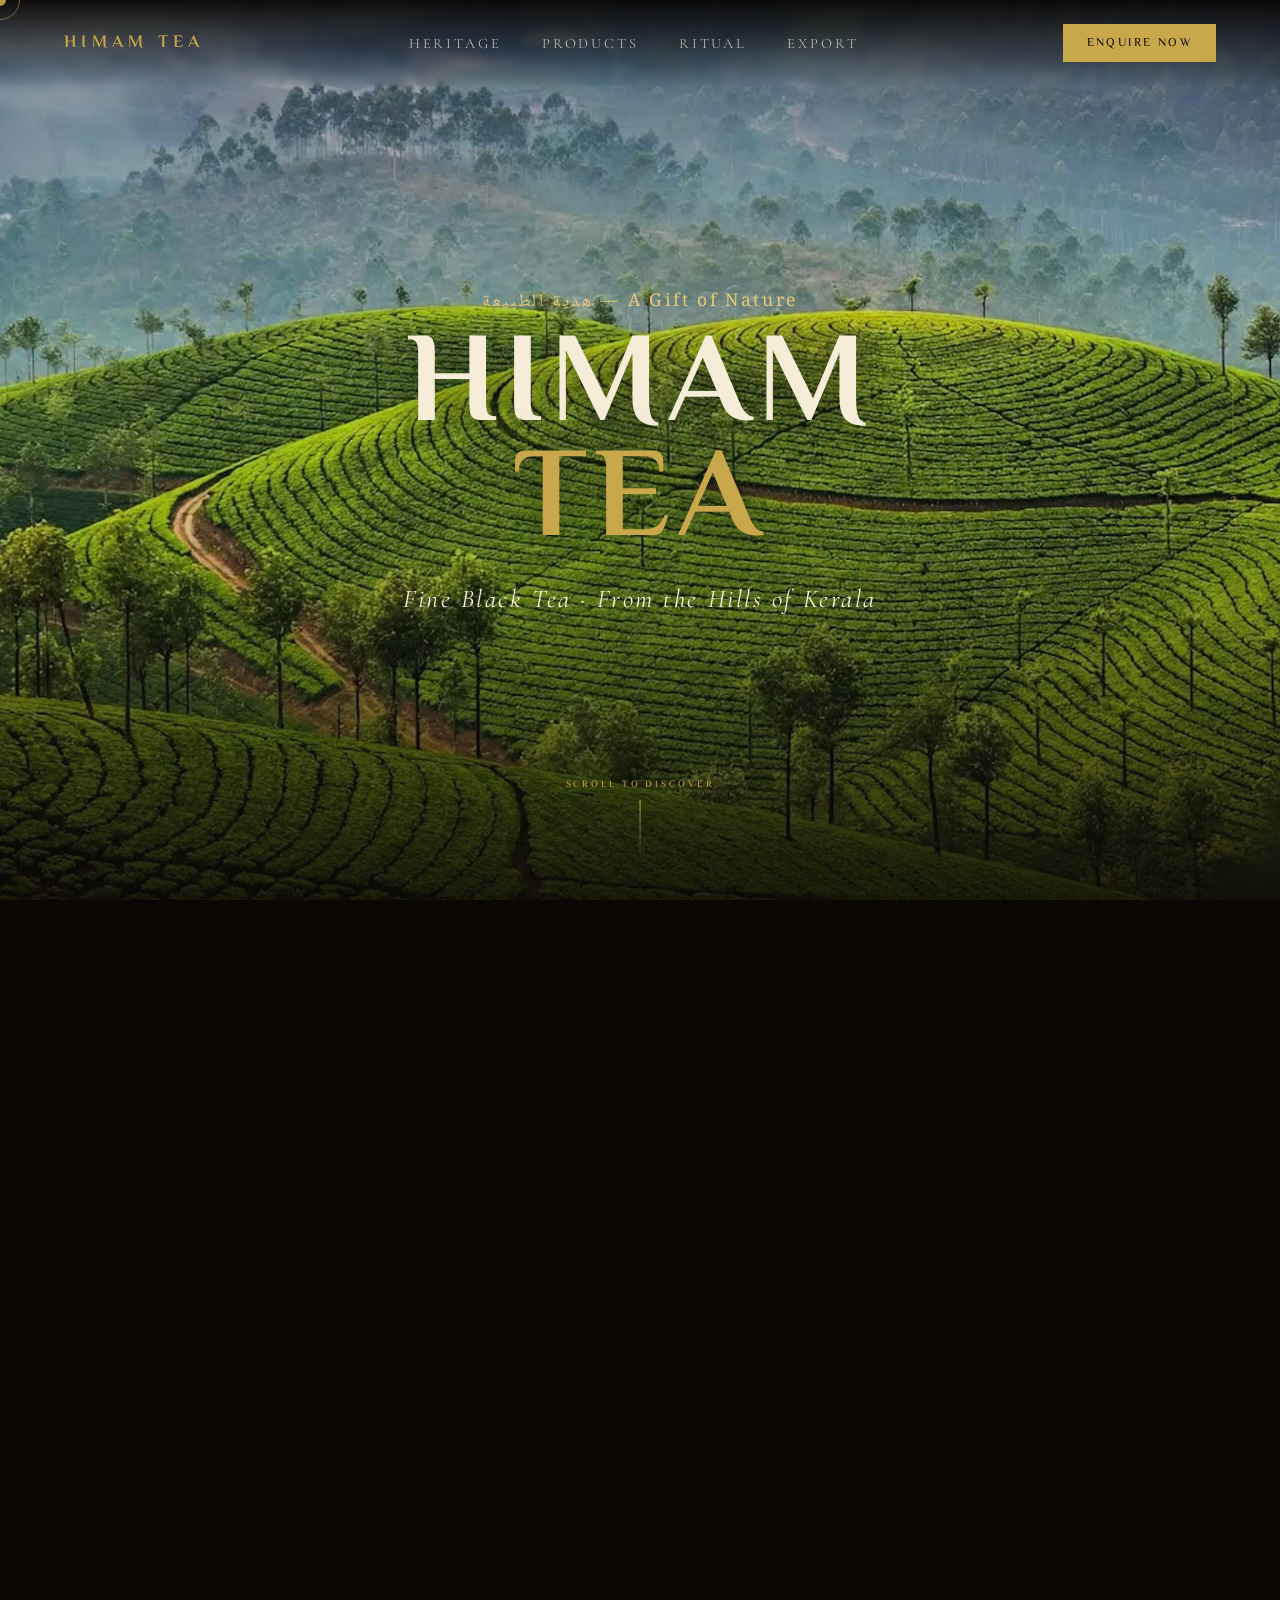
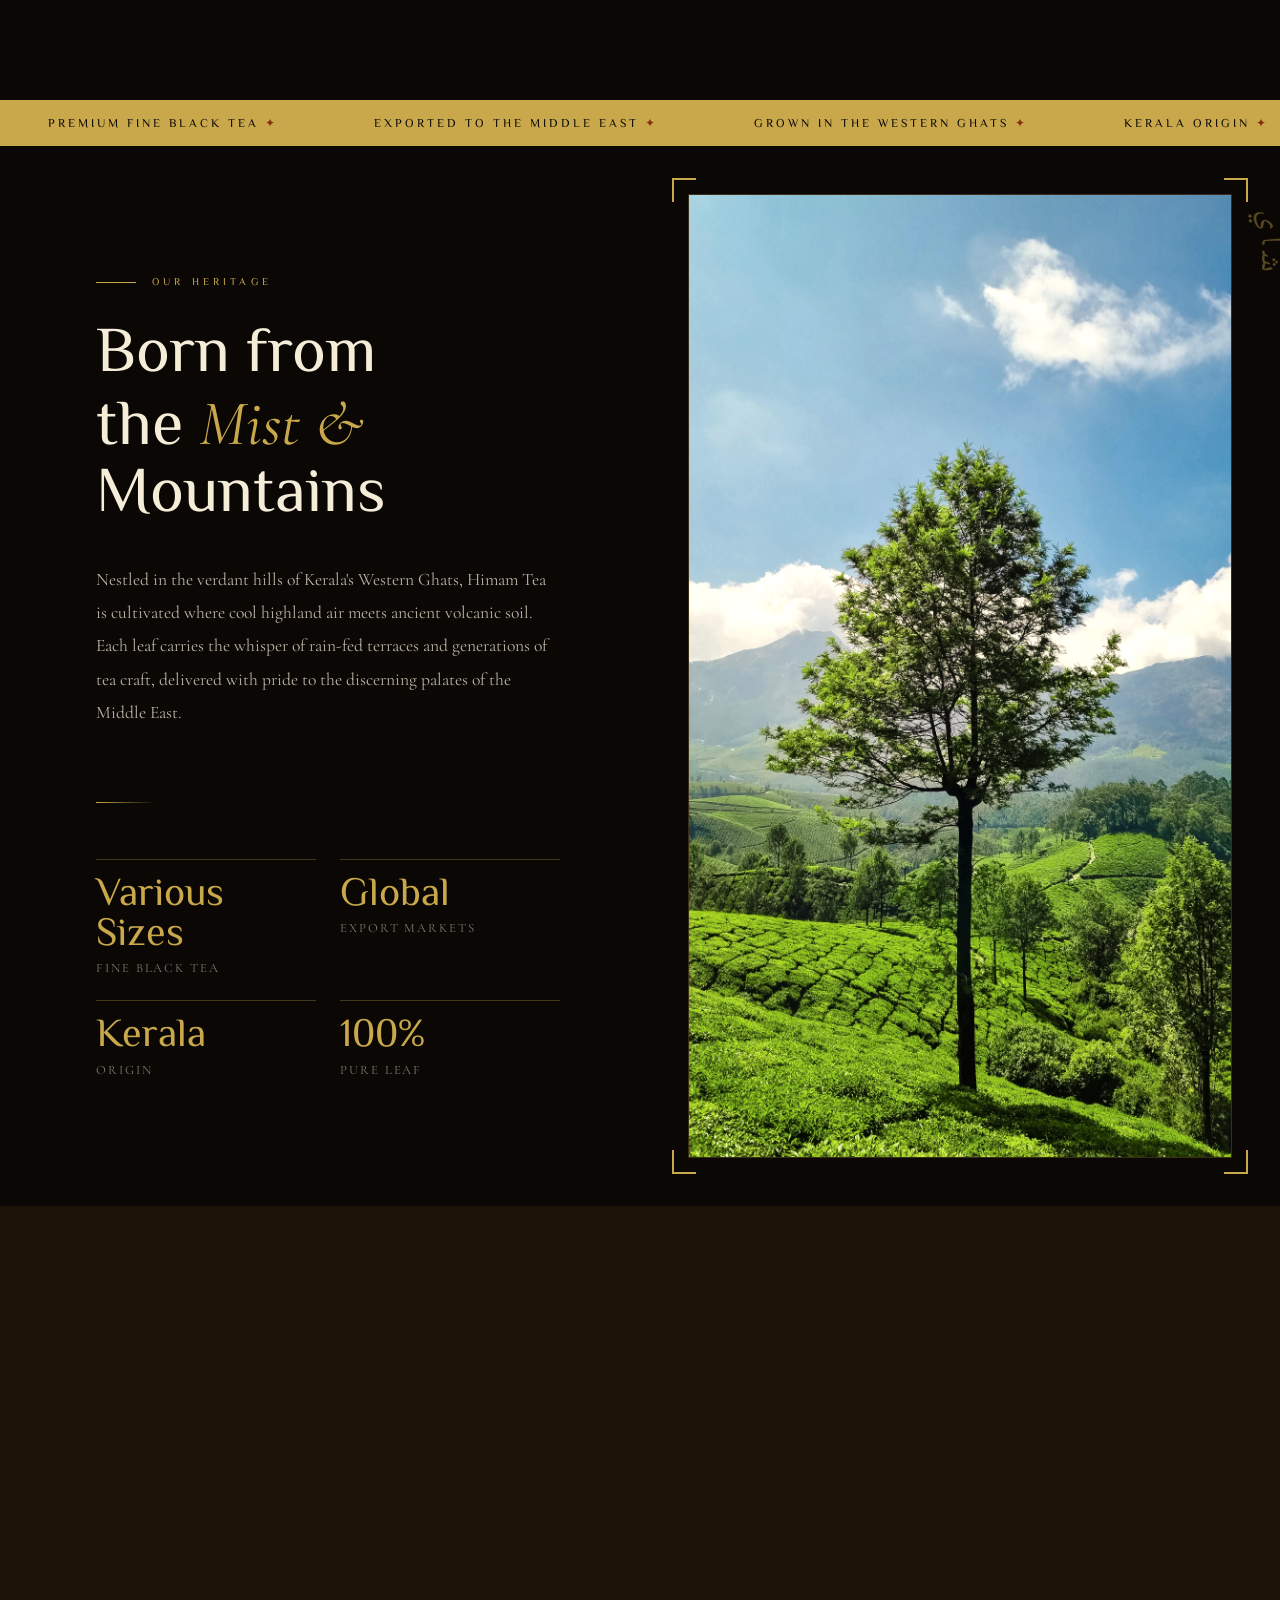
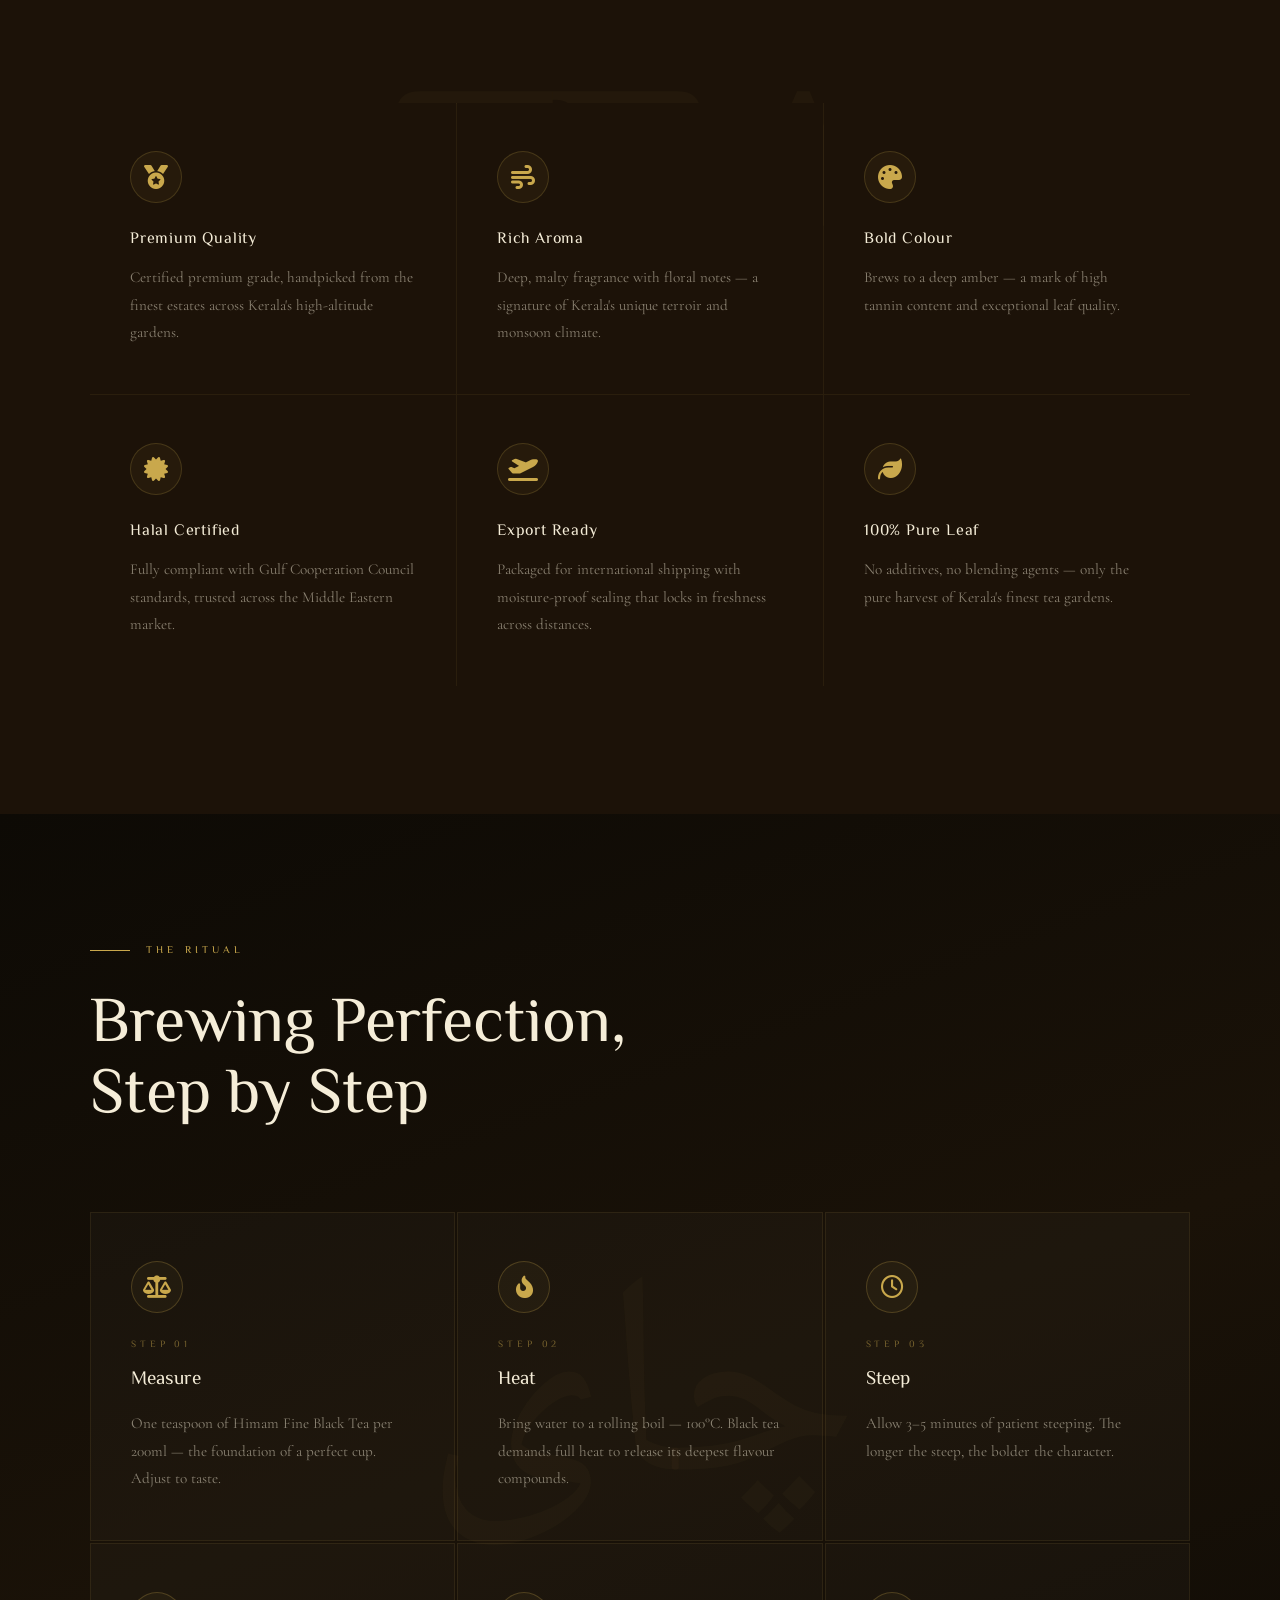
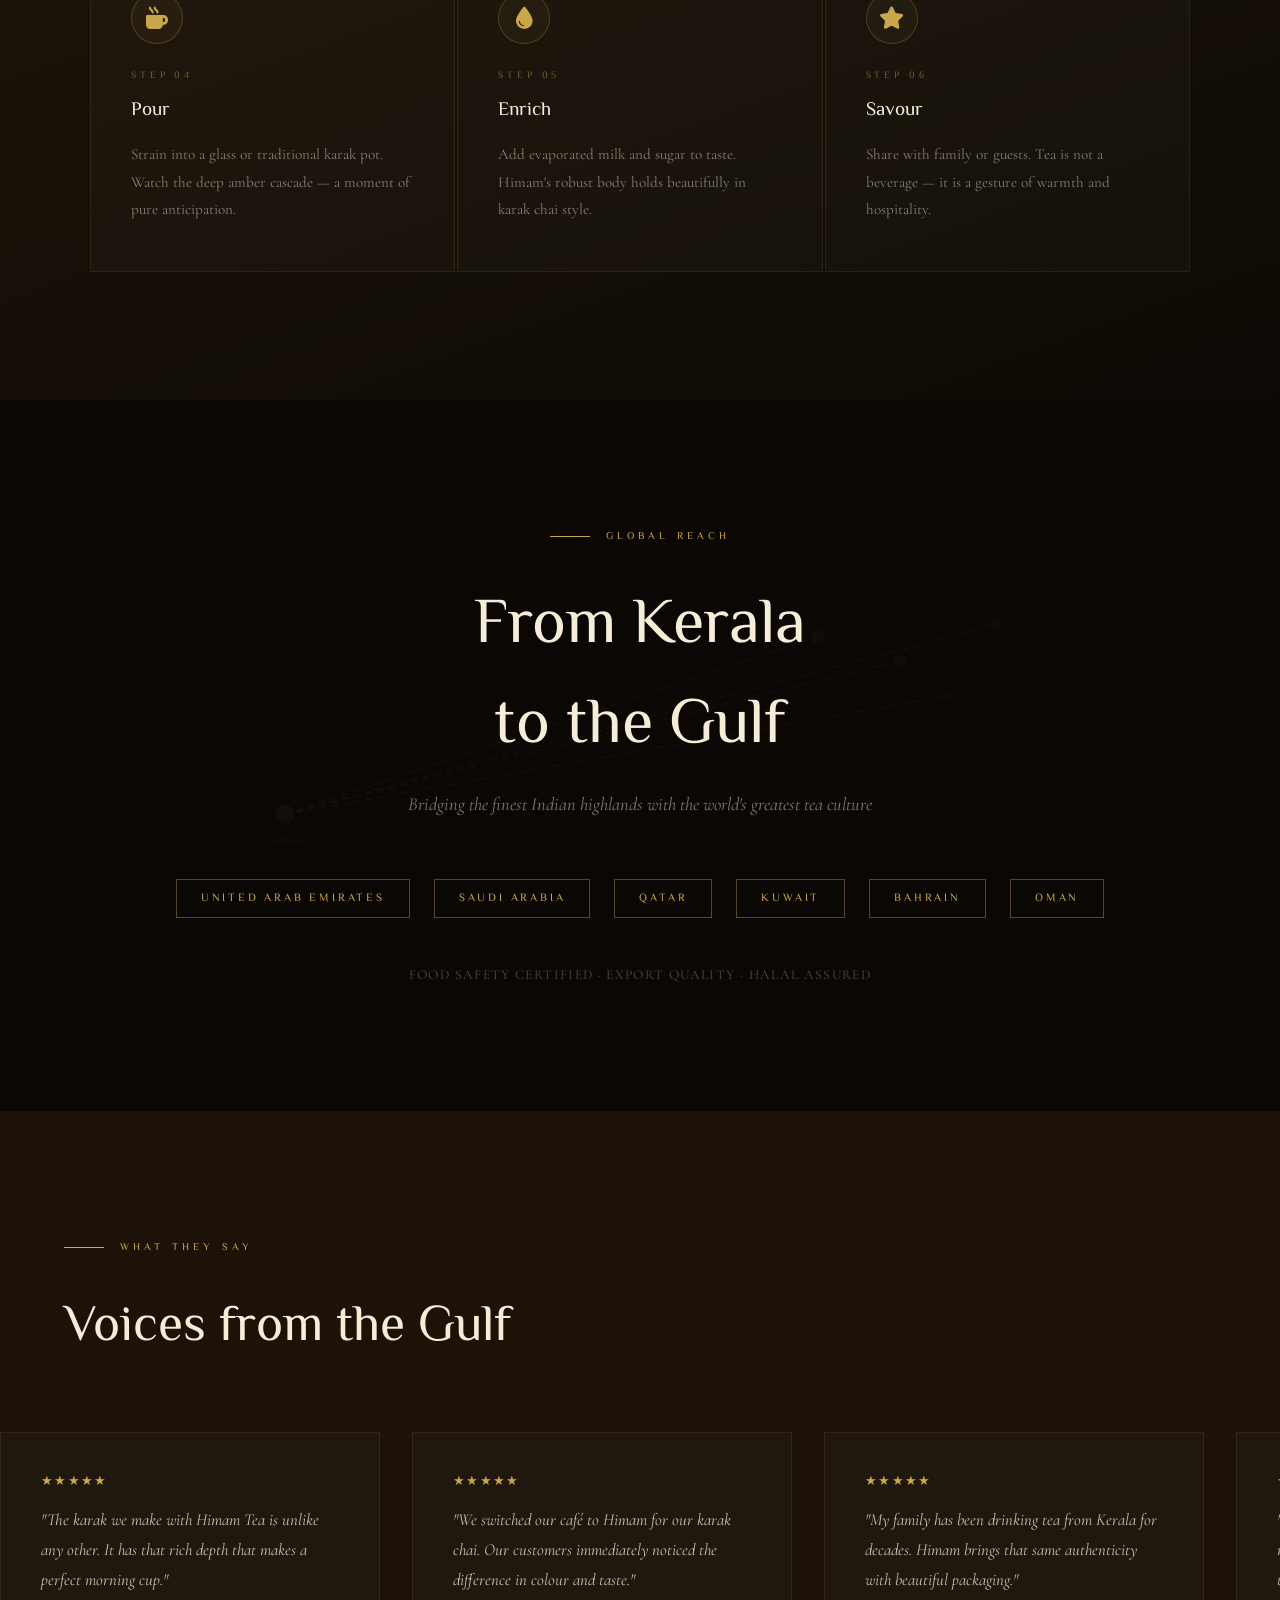
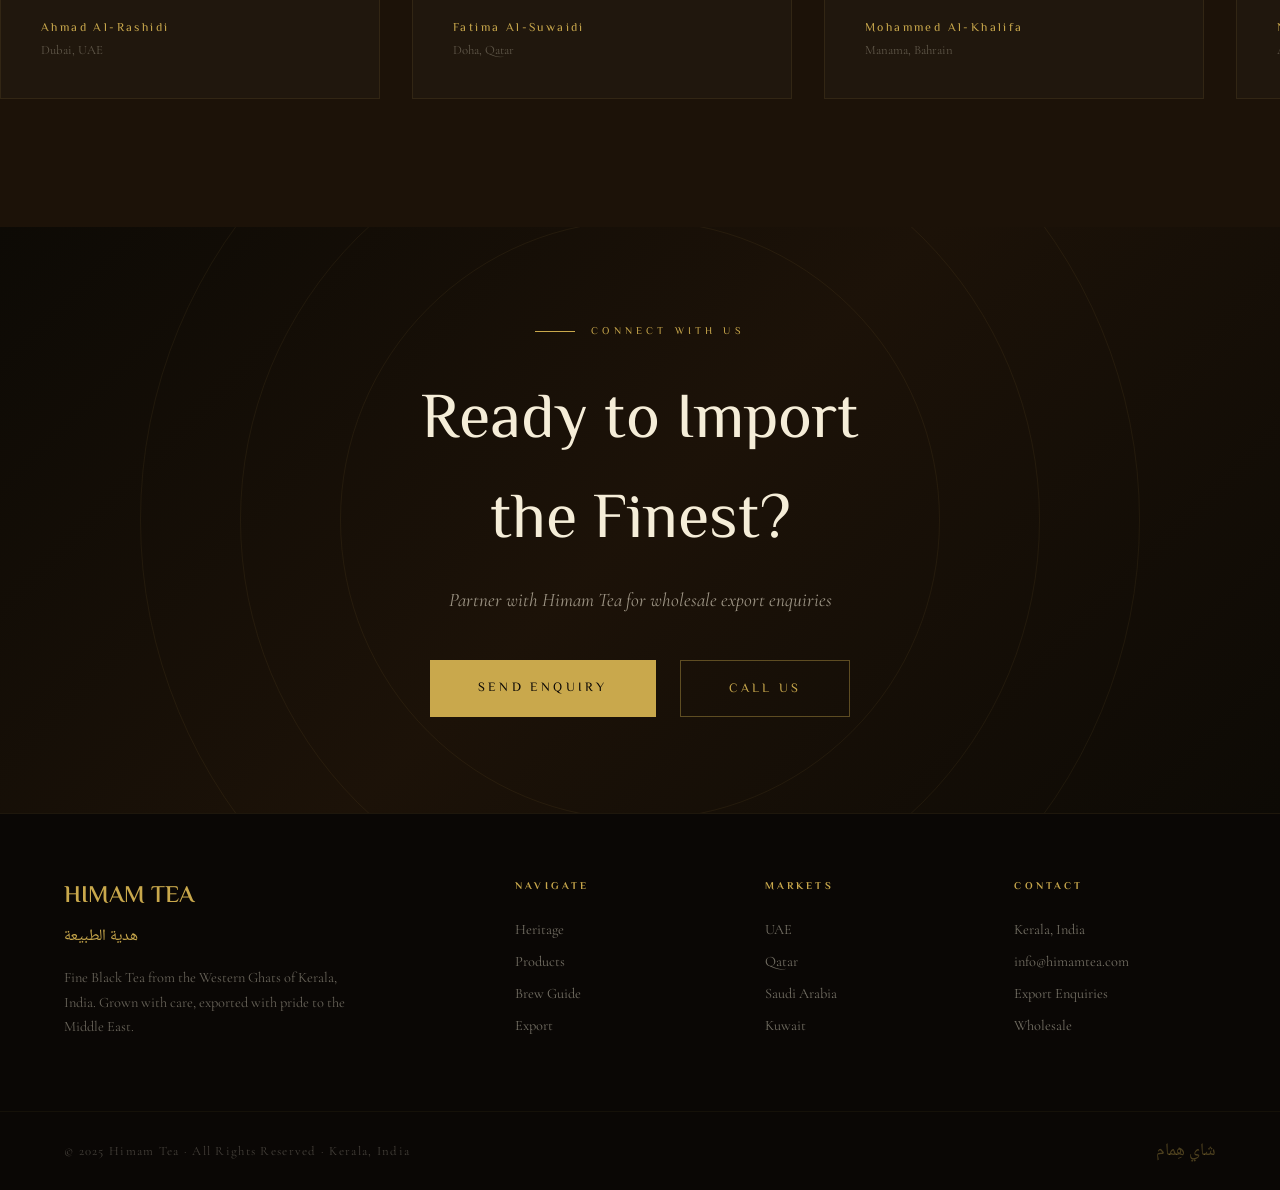
==== index.html @ 919ffbc3 "font change to El Messiri" ====
<!DOCTYPE html>
<html lang="en">
<head>
  <meta charset="UTF-8" />
  <meta name="viewport" content="width=device-width, initial-scale=1.0"/>
  <title>Himam Tea — A Gift of Nature</title>
  <link rel="preconnect" href="https://fonts.googleapis.com">
  <link href="https://fonts.googleapis.com/css2?family=Cormorant+Garamond:ital,wght@0,300;0,400;0,600;1,300;1,400&family=El+Messiri:wght@400;500;600;700&family=Noto+Naskh+Arabic:wght@400;600&display=swap" rel="stylesheet">
  <link rel="stylesheet" href="https://cdnjs.cloudflare.com/ajax/libs/font-awesome/6.5.0/css/all.min.css"/>
  <style>
    :root {
      --gold: #C9A84C;
      --gold-light: #E8C97A;
      --gold-dark: #8B6914;
      --deep: #0A0705;
      --earth: #1C1208;
      --cream: #F5EDD8;
      --rust: #8B2E0F;
      --green-dark: #1A2E1A;
      --mist: rgba(201,168,76,0.08);
    }

    *, *::before, *::after { box-sizing: border-box; margin: 0; padding: 0; }

    html { scroll-behavior: smooth; }

    body {
      background: var(--deep);
      color: var(--cream);
      font-family: 'Cormorant Garamond', Georgia, serif;
      overflow-x: hidden;
      cursor: none;
    }

    /* CUSTOM CURSOR */
    .cursor {
      position: fixed;
      width: 12px; height: 12px;
      background: var(--gold);
      border-radius: 50%;
      pointer-events: none;
      z-index: 9999;
      transform: translate(-50%, -50%);
      transition: transform 0.1s, width 0.3s, height 0.3s, opacity 0.3s;
      mix-blend-mode: difference;
    }
    .cursor-ring {
      position: fixed;
      width: 40px; height: 40px;
      border: 1px solid var(--gold);
      border-radius: 50%;
      pointer-events: none;
      z-index: 9998;
      transform: translate(-50%, -50%);
      transition: transform 0.15s ease, width 0.3s, height 0.3s;
      opacity: 0.5;
    }

    /* NAV */
    nav {
      position: fixed;
      top: 0; left: 0; right: 0;
      z-index: 100;
      display: flex;
      justify-content: space-between;
      align-items: center;
      padding: 1.5rem 4rem;
      background: linear-gradient(to bottom, rgba(10,7,5,0.95), transparent);
      backdrop-filter: blur(4px);
    }
    .nav-logo {
      font-family: 'El Messiri', serif;
      font-size: 1.1rem;
      font-weight: 600;
      letter-spacing: 0.3em;
      color: var(--gold);
      text-transform: uppercase;
    }
    .nav-links {
      display: flex;
      gap: 2.5rem;
      list-style: none;
    }
    .nav-links a {
      font-family: 'Cormorant Garamond', serif;
      font-size: 0.9rem;
      letter-spacing: 0.2em;
      color: var(--cream);
      text-decoration: none;
      text-transform: uppercase;
      opacity: 0.7;
      transition: opacity 0.3s, color 0.3s;
    }
    .nav-links a:hover { opacity: 1; color: var(--gold); }
    .nav-cta {
      font-family: 'El Messiri', serif;
      font-size: 0.75rem;
      letter-spacing: 0.2em;
      color: var(--deep);
      background: var(--gold);
      padding: 0.6rem 1.5rem;
      text-decoration: none;
      text-transform: uppercase;
      transition: background 0.3s;
    }
    .nav-cta:hover { background: var(--gold-light); }

    /* ══════════════════════════════════
       HERO — SCROLL-DRIVEN VIDEO FRAMES
    ══════════════════════════════════ */
    #hero-scroll-area {
      position: relative;
      height: 900vh; /* tall scroll container */
    }
    #hero-sticky {
      position: sticky;
      top: 0;
      width: 100%;
      height: 100vh;
      overflow: hidden;
      display: flex;
      align-items: center;
      justify-content: center;
    }
    #frame-canvas {
      position: absolute;
      inset: 0;
      width: 100%;
      height: 100%;
      object-fit: cover;
    }
    /* Dark overlay for text legibility */
    .hero-overlay {
      position: absolute;
      inset: 0;
      background: linear-gradient(
        to bottom,
        rgba(10,7,5,0.45) 0%,
        rgba(10,7,5,0.1) 40%,
        rgba(10,7,5,0.15) 60%,
        rgba(10,7,5,0.85) 100%
      );
      pointer-events: none;
    }
    /* Grain texture */
    .grain {
      position: absolute;
      inset: 0;
      opacity: 0.06;
      pointer-events: none;
      background-image: url("data:image/svg+xml,%3Csvg xmlns='http://www.w3.org/2000/svg' width='300' height='300'%3E%3Cfilter id='noise'%3E%3CfeTurbulence type='fractalNoise' baseFrequency='0.75' numOctaves='4' stitchTiles='stitch'/%3E%3C/filter%3E%3Crect width='300' height='300' filter='url(%23noise)' opacity='1'/%3E%3C/svg%3E");
    }
    .hero-content {
      position: relative;
      z-index: 10;
      text-align: center;
      padding: 2rem;
    }
    /* ── PHASE 1: Hero intro text ── */
    .hero-content {
      will-change: opacity, transform;
      /* JS controls opacity; CSS handles the entrance */
    }
    .hero-eyebrow {
      font-family: 'Noto Naskh Arabic', serif;
      font-size: 1.1rem;
      color: var(--gold-light);
      letter-spacing: 0.15em;
      margin-bottom: 1rem;
      opacity: 0;
      animation: fadeUp 1.2s 0.3s forwards;
    }
    .hero-title {
      font-family: 'El Messiri', serif;
      font-size: clamp(3.5rem, 10vw, 9rem);
      font-weight: 900;
      line-height: 0.9;
      letter-spacing: 0.05em;
      color: var(--cream);
      text-shadow: 0 4px 40px rgba(0,0,0,0.6);
      opacity: 0;
      animation: fadeUp 1.2s 0.6s forwards;
    }
    .hero-title span { color: var(--gold); }
    .hero-subtitle {
      font-family: 'Cormorant Garamond', serif;
      font-style: italic;
      font-size: clamp(1rem, 2.5vw, 1.6rem);
      color: var(--cream);
      opacity: 0;
      margin-top: 1.2rem;
      letter-spacing: 0.1em;
      animation: fadeUp 1.2s 0.9s forwards;
    }

    /* ── PHASE 3: End-of-frames reveal overlay ── */
    #hero-end-reveal {
      position: absolute;
      inset: 0;
      z-index: 12;
      display: flex;
      flex-direction: column;
      align-items: center;
      justify-content: center;
      text-align: center;
      padding: 2rem;
      opacity: 0;
      pointer-events: none;
      background: linear-gradient(to bottom,
        rgba(10,7,5,0.15) 0%,
        rgba(10,7,5,0.55) 40%,
        rgba(10,7,5,0.85) 100%
      );
      transition: opacity 0.8s ease;
    }
    #hero-end-reveal.visible {
      opacity: 1;
      pointer-events: auto;
    }
    .reveal-divider {
      display: flex;
      align-items: center;
      gap: 1.2rem;
      margin-bottom: 2rem;
      opacity: 0;
      transform: scaleX(0.4);
      transition: opacity 0.9s 0.3s, transform 0.9s 0.3s;
    }
    #hero-end-reveal.visible .reveal-divider {
      opacity: 1;
      transform: scaleX(1);
    }
    .reveal-divider-line {
      width: 80px;
      height: 1px;
      background: linear-gradient(to right, transparent, var(--gold));
    }
    .reveal-divider-line.right {
      background: linear-gradient(to left, transparent, var(--gold));
    }
    .reveal-divider-icon {
      color: var(--gold);
      font-size: 0.9rem;
    }
    .reveal-arabic {
      font-family: 'Noto Naskh Arabic', serif;
      font-size: clamp(1.2rem, 3vw, 2rem);
      color: var(--gold-light);
      letter-spacing: 0.1em;
      margin-bottom: 1.5rem;
      opacity: 0;
      transform: translateY(20px);
      transition: opacity 0.9s 0.5s, transform 0.9s 0.5s;
    }
    #hero-end-reveal.visible .reveal-arabic {
      opacity: 1;
      transform: translateY(0);
    }
    .reveal-tagline {
      font-family: 'El Messiri', serif;
      font-size: clamp(1.8rem, 5vw, 5rem);
      font-weight: 900;
      color: var(--cream);
      line-height: 1;
      letter-spacing: 0.06em;
      text-shadow: 0 4px 40px rgba(0,0,0,0.7);
      opacity: 0;
      transform: translateY(30px);
      transition: opacity 1s 0.7s, transform 1s 0.7s;
    }
    #hero-end-reveal.visible .reveal-tagline { opacity: 1; transform: translateY(0); }
    .reveal-tagline span { color: var(--gold); }
    .reveal-subtitle {
      font-family: 'Cormorant Garamond', serif;
      font-style: italic;
      font-size: clamp(1rem, 2vw, 1.5rem);
      color: rgba(245,237,216,0.7);
      margin-top: 1rem;
      letter-spacing: 0.12em;
      opacity: 0;
      transform: translateY(20px);
      transition: opacity 0.9s 0.95s, transform 0.9s 0.95s;
    }
    #hero-end-reveal.visible .reveal-subtitle { opacity: 1; transform: translateY(0); }
    .reveal-cta-group {
      display: flex;
      gap: 1.2rem;
      margin-top: 2.5rem;
      justify-content: center;
      opacity: 0;
      transform: translateY(20px);
      transition: opacity 0.9s 1.2s, transform 0.9s 1.2s;
    }
    #hero-end-reveal.visible .reveal-cta-group { opacity: 1; transform: translateY(0); }

    .scroll-hint {
      position: absolute;
      bottom: 2.5rem;
      left: 50%;
      transform: translateX(-50%);
      display: flex;
      flex-direction: column;
      align-items: center;
      gap: 0.5rem;
      opacity: 0;
      animation: fadeIn 1.5s 2s forwards;
      z-index: 10;
      transition: opacity 0.5s;
    }
    .scroll-hint.hidden { opacity: 0 !important; pointer-events: none; }
    .scroll-hint span {
      font-family: 'El Messiri', serif;
      font-size: 0.6rem;
      letter-spacing: 0.3em;
      color: var(--gold);
      text-transform: uppercase;
    }
    .scroll-line {
      width: 1px;
      height: 60px;
      background: linear-gradient(to bottom, var(--gold), transparent);
      animation: scrollLine 2s infinite;
    }
    @keyframes scrollLine {
      0% { transform: scaleY(0); transform-origin: top; opacity: 1; }
      50% { transform: scaleY(1); transform-origin: top; opacity: 1; }
      100% { transform: scaleY(1); transform-origin: bottom; opacity: 0; }
    }

    /* FRAME COUNTER / PROGRESS */
    .frame-progress {
      position: absolute;
      top: 50%;
      right: 2.5rem;
      transform: translateY(-50%);
      display: flex;
      flex-direction: column;
      align-items: center;
      gap: 0.4rem;
      z-index: 10;
    }
    .frame-progress-bar {
      width: 2px;
      height: 120px;
      background: rgba(201,168,76,0.2);
      position: relative;
      overflow: hidden;
    }
    .frame-progress-fill {
      position: absolute;
      top: 0; left: 0; right: 0;
      background: var(--gold);
      height: 0%;
      transition: height 0.1s;
    }
    .frame-progress-label {
      font-family: 'El Messiri', serif;
      font-size: 0.55rem;
      letter-spacing: 0.2em;
      color: var(--gold);
      writing-mode: vertical-rl;
      text-orientation: mixed;
      opacity: 0.6;
      margin-top: 0.5rem;
    }

    @keyframes fadeUp {
      from { opacity: 0; transform: translateY(30px); }
      to { opacity: 1; transform: translateY(0); }
    }
    @keyframes fadeIn {
      from { opacity: 0; }
      to { opacity: 1; }
    }

    /* ══════════════ MARQUEE BAND ══════════════ */
    .marquee-band {
      background: var(--gold);
      overflow: hidden;
      padding: 0.75rem 0;
      white-space: nowrap;
    }
    .marquee-track {
      display: inline-flex;
      animation: marquee 20s linear infinite;
    }
    .marquee-item {
      font-family: 'El Messiri', serif;
      font-size: 0.75rem;
      letter-spacing: 0.25em;
      color: var(--deep);
      text-transform: uppercase;
      padding: 0 3rem;
    }
    .marquee-dot { color: var(--rust); }
    @keyframes marquee {
      0% { transform: translateX(0); }
      100% { transform: translateX(-50%); }
    }

    /* ══════════════ ORIGIN SECTION ══════════════ */
    #origin {
      position: relative;
      min-height: 100vh;
      display: grid;
      grid-template-columns: 1fr 1fr;
      overflow: hidden;
    }
    .origin-left {
      padding: 8rem 5rem 8rem 6rem;
      display: flex;
      flex-direction: column;
      justify-content: center;
      position: relative;
      z-index: 2;
    }
    .section-tag {
      font-family: 'El Messiri', serif;
      font-size: 0.65rem;
      letter-spacing: 0.4em;
      color: var(--gold);
      text-transform: uppercase;
      margin-bottom: 2rem;
      display: flex;
      align-items: center;
      gap: 1rem;
    }
    .section-tag::before {
      content: '';
      display: block;
      width: 40px;
      height: 1px;
      background: var(--gold);
    }
    .origin-heading {
      font-family: 'El Messiri', serif;
      font-size: clamp(2.5rem, 5vw, 4.5rem);
      font-weight: 400;
      line-height: 1.05;
      margin-bottom: 2rem;
      color: var(--cream);
    }
    .origin-heading em {
      font-family: 'Cormorant Garamond', serif;
      font-style: italic;
      color: var(--gold);
    }
    .origin-body {
      font-size: 1.1rem;
      line-height: 1.9;
      color: rgba(245,237,216,0.75);
      max-width: 480px;
      margin-bottom: 3rem;
    }
    .arabic-callout {
      font-family: 'Noto Naskh Arabic', serif;
      font-size: 2rem;
      color: var(--gold);
      opacity: 0.4;
      position: absolute;
      top: 4rem;
      right: -1rem;
      writing-mode: vertical-rl;
      letter-spacing: 0.2em;
    }
    .origin-right {
      position: relative;
      overflow: hidden;
    }
    .origin-image-frame {
      position: absolute;
      inset: 3rem;
      border: 1px solid rgba(201,168,76,0.25);
    }
    .origin-image-frame img {
      width: 100%;
      height: 100%;
      object-fit: cover;
      filter: sepia(20%) contrast(1.05);
    }
    .origin-image-corner {
      position: absolute;
      width: 24px; height: 24px;
      border-color: var(--gold);
      border-style: solid;
    }
    .origin-image-corner.tl { top: 2rem; left: 2rem; border-width: 2px 0 0 2px; }
    .origin-image-corner.tr { top: 2rem; right: 2rem; border-width: 2px 2px 0 0; }
    .origin-image-corner.bl { bottom: 2rem; left: 2rem; border-width: 0 0 2px 2px; }
    .origin-image-corner.br { bottom: 2rem; right: 2rem; border-width: 0 2px 2px 0; }
    .origin-stat {
      display: grid;
      grid-template-columns: 1fr 1fr;
      gap: 1.5rem;
      margin-top: 2rem;
    }
    .stat-item {
      border-top: 1px solid rgba(201,168,76,0.3);
      padding-top: 1rem;
    }
    .stat-number {
      font-family: 'El Messiri', serif;
      font-size: 2.5rem;
      color: var(--gold);
      line-height: 1;
    }
    .stat-label {
      font-size: 0.8rem;
      letter-spacing: 0.15em;
      color: rgba(245,237,216,0.5);
      text-transform: uppercase;
      margin-top: 0.3rem;
    }

    /* ══════════════ PRODUCT SECTION ══════════════ */
    #product {
      min-height: 100vh;
      background: var(--earth);
      position: relative;
      display: flex;
      flex-direction: column;
      align-items: center;
      justify-content: center;
      padding: 8rem 4rem;
      overflow: hidden;
    }
    .product-bg-text {
      position: absolute;
      font-family: 'El Messiri', serif;
      font-size: 22vw;
      font-weight: 900;
      color: rgba(201,168,76,0.04);
      letter-spacing: -0.02em;
      top: 50%;
      left: 50%;
      transform: translate(-50%, -50%);
      pointer-events: none;
      white-space: nowrap;
    }
    .product-header {
      text-align: center;
      margin-bottom: 5rem;
      position: relative;
      z-index: 2;
    }
    .product-header h2 {
      font-family: 'El Messiri', serif;
      font-size: clamp(2rem, 5vw, 4rem);
      font-weight: 400;
      color: var(--cream);
      margin-bottom: 1rem;
    }
    .product-header p {
      font-style: italic;
      font-size: 1.2rem;
      color: rgba(245,237,216,0.5);
    }
    .product-showcase {
      display: grid;
      grid-template-columns: repeat(3, 1fr);
      gap: 1px;
      max-width: 1100px;
      width: 100%;
      position: relative;
      z-index: 2;
      background: rgba(201,168,76,0.08);
    }
    .product-feature-card {
      background: var(--earth);
      padding: 3rem 2.5rem;
      position: relative;
      overflow: hidden;
      transition: background 0.4s;
    }
    .product-feature-card::before {
      content: '';
      position: absolute;
      bottom: 0; left: 0; right: 0;
      height: 2px;
      background: linear-gradient(to right, transparent, var(--gold), transparent);
      transform: scaleX(0);
      transition: transform 0.4s;
    }
    .product-feature-card:hover { background: rgba(201,168,76,0.04); }
    .product-feature-card:hover::before { transform: scaleX(1); }
    .pf-icon {
      font-size: 1.5rem;
      color: var(--gold);
      margin-bottom: 1.5rem;
      display: inline-flex;
      align-items: center;
      justify-content: center;
      width: 52px;
      height: 52px;
      border: 1px solid rgba(201,168,76,0.2);
      border-radius: 50%;
      background: rgba(201,168,76,0.06);
      transition: background 0.3s;
    }
    .product-feature-card:hover .pf-icon {
      background: rgba(201,168,76,0.14);
    }
    .pf-title {
      font-family: 'El Messiri', serif;
      font-size: 1rem;
      color: var(--cream);
      margin-bottom: 0.75rem;
      font-weight: 400;
      letter-spacing: 0.05em;
    }
    .pf-desc {
      font-size: 0.95rem;
      line-height: 1.8;
      color: rgba(245,237,216,0.5);
    }

    /* ══════════════ RITUAL SECTION ══════════════ */
    #ritual {
      min-height: 100vh;
      background: linear-gradient(160deg, #0D0A05 0%, #1A1208 50%, #0D0A05 100%);
      padding: 8rem 4rem;
      position: relative;
      overflow: hidden;
    }
    .ritual-grid {
      display: grid;
      grid-template-columns: repeat(3, 1fr);
      gap: 2px;
      max-width: 1100px;
      margin: 5rem auto 0;
    }
    .ritual-card {
      background: rgba(255,255,255,0.02);
      border: 1px solid rgba(201,168,76,0.1);
      padding: 3rem 2.5rem;
      position: relative;
      overflow: hidden;
      transition: background 0.4s;
    }
    .ritual-card:hover { background: rgba(201,168,76,0.05); }
    .ritual-card::before {
      content: '';
      position: absolute;
      top: 0; left: 0; right: 0;
      height: 2px;
      background: linear-gradient(to right, transparent, var(--gold), transparent);
      transform: scaleX(0);
      transition: transform 0.4s;
    }
    .ritual-card:hover::before { transform: scaleX(1); }
    .ritual-icon {
      font-size: 1.4rem;
      margin-bottom: 1.5rem;
      display: inline-flex;
      align-items: center;
      justify-content: center;
      width: 52px;
      height: 52px;
      border: 1px solid rgba(201,168,76,0.25);
      color: var(--gold);
      border-radius: 50%;
      background: rgba(201,168,76,0.05);
      transition: background 0.3s, border-color 0.3s;
    }
    .ritual-card:hover .ritual-icon {
      background: rgba(201,168,76,0.12);
      border-color: rgba(201,168,76,0.5);
    }
    .ritual-step {
      font-family: 'El Messiri', serif;
      font-size: 0.6rem;
      letter-spacing: 0.4em;
      color: var(--gold);
      opacity: 0.5;
      margin-bottom: 0.75rem;
      text-transform: uppercase;
    }
    .ritual-title {
      font-family: 'El Messiri', serif;
      font-size: 1.2rem;
      color: var(--cream);
      margin-bottom: 1rem;
      font-weight: 400;
    }
    .ritual-desc {
      font-size: 0.95rem;
      line-height: 1.8;
      color: rgba(245,237,216,0.5);
    }
    .ritual-bg-arabic {
      position: absolute;
      font-family: 'Noto Naskh Arabic', serif;
      font-size: 18rem;
      color: rgba(201,168,76,0.03);
      top: 50%;
      left: 50%;
      transform: translate(-50%, -50%);
      pointer-events: none;
      white-space: nowrap;
    }

    /* ══════════════ EXPORT SECTION ══════════════ */
    #export {
      background: var(--deep);
      padding: 8rem 4rem;
      text-align: center;
      position: relative;
      overflow: hidden;
    }
    .export-map {
      position: relative;
      max-width: 900px;
      margin: 4rem auto;
    }
    .export-connections {
      display: flex;
      justify-content: center;
      flex-wrap: wrap;
      gap: 1.5rem;
      margin-top: 4rem;
    }
    .export-tag {
      font-family: 'El Messiri', serif;
      font-size: 0.7rem;
      letter-spacing: 0.25em;
      color: var(--deep);
      background: var(--gold);
      padding: 0.6rem 1.5rem;
      text-transform: uppercase;
      position: relative;
      overflow: hidden;
      transition: background 0.3s;
    }
    .export-tag:hover { background: var(--gold-light); }
    .export-tag.outline {
      background: transparent;
      color: var(--gold);
      border: 1px solid rgba(201,168,76,0.4);
    }
    .export-tag.outline:hover {
      background: rgba(201,168,76,0.1);
    }
    .geo-lines {
      position: absolute;
      inset: 0;
      pointer-events: none;
      opacity: 0.07;
    }

    /* ══════════════ TESTIMONIAL ══════════════ */
    #testimonials {
      background: var(--earth);
      padding: 8rem 4rem;
      overflow: hidden;
    }
    .testimonial-track {
      display: flex;
      gap: 2rem;
      margin-top: 4rem;
      animation: testimonialScroll 30s linear infinite;
      width: max-content;
    }
    @keyframes testimonialScroll {
      0% { transform: translateX(0); }
      100% { transform: translateX(-50%); }
    }
    .testimonial-card {
      width: 380px;
      flex-shrink: 0;
      background: rgba(255,255,255,0.02);
      border: 1px solid rgba(201,168,76,0.1);
      padding: 2.5rem;
    }
    .testimonial-quote {
      font-style: italic;
      font-size: 1.05rem;
      line-height: 1.8;
      color: rgba(245,237,216,0.8);
      margin-bottom: 1.5rem;
    }
    .testimonial-author {
      font-family: 'El Messiri', serif;
      font-size: 0.75rem;
      letter-spacing: 0.2em;
      color: var(--gold);
    }
    .testimonial-location {
      font-size: 0.8rem;
      color: rgba(245,237,216,0.3);
      margin-top: 0.25rem;
    }
    .testimonial-stars {
      color: var(--gold);
      font-size: 0.8rem;
      margin-bottom: 1rem;
      letter-spacing: 0.1em;
    }

    /* ══════════════ CTA ══════════════ */
    #cta {
      min-height: 60vh;
      background: linear-gradient(135deg, #0D0A05, #1C1208, #0D0A05);
      display: flex;
      align-items: center;
      justify-content: center;
      text-align: center;
      padding: 6rem 4rem;
      position: relative;
      overflow: hidden;
    }
    .cta-circle {
      position: absolute;
      border-radius: 50%;
      border: 1px solid rgba(201,168,76,0.08);
      pointer-events: none;
    }
    .cta-circle.c1 { width: 600px; height: 600px; top: 50%; left: 50%; transform: translate(-50%,-50%); }
    .cta-circle.c2 { width: 800px; height: 800px; top: 50%; left: 50%; transform: translate(-50%,-50%); }
    .cta-circle.c3 { width: 1000px; height: 1000px; top: 50%; left: 50%; transform: translate(-50%,-50%); }
    .cta-content { position: relative; z-index: 2; }
    .cta-content h2 {
      font-family: 'El Messiri', serif;
      font-size: clamp(2rem, 5vw, 4.5rem);
      color: var(--cream);
      margin-bottom: 1rem;
      font-weight: 400;
    }
    .cta-content p {
      font-style: italic;
      font-size: 1.2rem;
      color: rgba(245,237,216,0.6);
      margin-bottom: 3rem;
    }
    .cta-buttons { display: flex; gap: 1.5rem; justify-content: center; flex-wrap: wrap; }
    .btn-primary {
      font-family: 'El Messiri', serif;
      font-size: 0.8rem;
      letter-spacing: 0.25em;
      color: var(--deep);
      background: var(--gold);
      border: none;
      padding: 1.1rem 3rem;
      cursor: none;
      text-transform: uppercase;
      text-decoration: none;
      transition: background 0.3s, transform 0.2s;
    }
    .btn-primary:hover { background: var(--gold-light); transform: translateY(-2px); }
    .btn-secondary {
      font-family: 'El Messiri', serif;
      font-size: 0.8rem;
      letter-spacing: 0.25em;
      color: var(--gold);
      background: transparent;
      border: 1px solid rgba(201,168,76,0.4);
      padding: 1.1rem 3rem;
      cursor: none;
      text-transform: uppercase;
      text-decoration: none;
      transition: border-color 0.3s, background 0.3s, transform 0.2s;
    }
    .btn-secondary:hover { border-color: var(--gold); background: rgba(201,168,76,0.08); transform: translateY(-2px); }

    /* ══════════════ FOOTER ══════════════ */
    footer {
      background: var(--deep);
      border-top: 1px solid rgba(201,168,76,0.1);
      padding: 4rem;
      display: grid;
      grid-template-columns: 2fr 1fr 1fr 1fr;
      gap: 3rem;
    }
    .footer-brand h3 {
      font-family: 'El Messiri', serif;
      font-size: 1.5rem;
      font-weight: 600;
      color: var(--gold);
      margin-bottom: 0.5rem;
    }
    .footer-brand p {
      font-size: 0.9rem;
      color: rgba(245,237,216,0.4);
      line-height: 1.7;
      max-width: 300px;
      margin-top: 1rem;
    }
    .footer-col h4 {
      font-family: 'El Messiri', serif;
      font-size: 0.65rem;
      letter-spacing: 0.3em;
      color: var(--gold);
      text-transform: uppercase;
      margin-bottom: 1.5rem;
    }
    .footer-col ul { list-style: none; }
    .footer-col ul li { margin-bottom: 0.75rem; }
    .footer-col ul li a {
      font-size: 0.9rem;
      color: rgba(245,237,216,0.45);
      text-decoration: none;
      transition: color 0.2s;
    }
    .footer-col ul li a:hover { color: var(--gold); }
    .footer-bottom {
      padding: 1.5rem 4rem;
      border-top: 1px solid rgba(201,168,76,0.06);
      display: flex;
      justify-content: space-between;
      align-items: center;
    }
    .footer-bottom p {
      font-size: 0.8rem;
      color: rgba(245,237,216,0.25);
      letter-spacing: 0.1em;
    }
    .footer-tagline-arabic {
      font-family: 'Noto Naskh Arabic', serif;
      font-size: 1.1rem;
      color: rgba(201,168,76,0.35);
    }

    /* REVEAL ANIMATIONS */
    .reveal {
      opacity: 0;
      transform: translateY(40px);
      transition: opacity 0.9s ease, transform 0.9s ease;
    }
    .reveal.visible {
      opacity: 1;
      transform: translateY(0);
    }

    /* DECORATIVE GOLD LINE */
    .gold-line {
      display: block;
      width: 60px;
      height: 1px;
      background: linear-gradient(to right, var(--gold), transparent);
      margin: 1.5rem 0;
    }

    /* ══════════════════════════════════
       HAMBURGER MENU
    ══════════════════════════════════ */
    .hamburger {
      display: none;
      flex-direction: column;
      gap: 5px;
      cursor: pointer;
      padding: 4px;
      z-index: 200;
    }
    .hamburger span {
      display: block;
      width: 24px;
      height: 1.5px;
      background: var(--gold);
      transition: transform 0.35s, opacity 0.35s;
      transform-origin: center;
    }
    .hamburger.open span:nth-child(1) { transform: translateY(6.5px) rotate(45deg); }
    .hamburger.open span:nth-child(2) { opacity: 0; transform: scaleX(0); }
    .hamburger.open span:nth-child(3) { transform: translateY(-6.5px) rotate(-45deg); }

    .mobile-menu {
      display: none;
      position: fixed;
      inset: 0;
      background: rgba(10,7,5,0.98);
      z-index: 150;
      flex-direction: column;
      align-items: center;
      justify-content: center;
      gap: 2.5rem;
      opacity: 0;
      transition: opacity 0.35s;
      pointer-events: none;
    }
    .mobile-menu.open {
      opacity: 1;
      pointer-events: auto;
    }
    .mobile-menu a {
      font-family: 'El Messiri', serif;
      font-size: 1.6rem;
      letter-spacing: 0.25em;
      color: var(--cream);
      text-decoration: none;
      text-transform: uppercase;
      opacity: 0;
      transform: translateY(20px);
      transition: opacity 0.4s, transform 0.4s, color 0.2s;
    }
    .mobile-menu.open a { opacity: 1; transform: translateY(0); }
    .mobile-menu.open a:nth-child(1) { transition-delay: 0.05s; }
    .mobile-menu.open a:nth-child(2) { transition-delay: 0.1s; }
    .mobile-menu.open a:nth-child(3) { transition-delay: 0.15s; }
    .mobile-menu.open a:nth-child(4) { transition-delay: 0.2s; }
    .mobile-menu.open a:nth-child(5) { transition-delay: 0.25s; }
    .mobile-menu a:hover { color: var(--gold); }
    .mobile-menu-divider {
      width: 40px;
      height: 1px;
      background: rgba(201,168,76,0.3);
    }

    /* ══════════════════════════════════
       TABLET  ≤ 1024px
    ══════════════════════════════════ */
    @media (max-width: 1024px) {
      nav { padding: 1.2rem 2.5rem; }
      .origin-left { padding: 6rem 3rem 6rem 4rem; }
      .ritual-grid { grid-template-columns: repeat(2, 1fr); }
      footer { grid-template-columns: 1fr 1fr; gap: 2.5rem; }
    }

    /* ══════════════════════════════════
       MOBILE  ≤ 768px
    ══════════════════════════════════ */
    @media (max-width: 768px) {

      /* — cursor off on touch — */
      body { cursor: auto; }
      .cursor, .cursor-ring { display: none; }

      /* — nav — */
      nav { padding: 1rem 1.5rem; }
      .nav-links { display: none; }
      .nav-cta { display: none; }
      .hamburger { display: flex; }
      .mobile-menu { display: flex; }

      /* — hero text — */
      .hero-content { padding: 1.2rem; }
      .hero-eyebrow { font-size: 0.85rem; letter-spacing: 0.08em; }
      .hero-subtitle { font-size: 0.95rem; margin-top: 0.75rem; letter-spacing: 0.06em; }

      /* — hero end reveal — */
      #hero-end-reveal { padding: 1.5rem; }
      .reveal-tagline { font-size: clamp(1.4rem, 7vw, 2.5rem); }
      .reveal-arabic  { font-size: 1rem; margin-bottom: 1rem; }
      .reveal-subtitle { font-size: 0.85rem; letter-spacing: 0.06em; }
      .reveal-cta-group { flex-direction: column; align-items: center; gap: 0.8rem; margin-top: 1.5rem; }
      .reveal-divider { margin-bottom: 1rem; }
      .reveal-divider-line { width: 40px; }
      .btn-primary, .btn-secondary { padding: 0.9rem 2rem; font-size: 0.7rem; }

      /* — frame progress bar hidden — */
      .frame-progress { display: none; }

      /* — scroll hint — */
      .scroll-hint { bottom: 1.5rem; }

      /* — marquee — */
      .marquee-item { font-size: 0.65rem; padding: 0 1.5rem; }

      /* — origin section — */
      #origin { grid-template-columns: 1fr; }
      .origin-left { padding: 4rem 1.5rem 3rem; }
      .origin-body { font-size: 1rem; margin-bottom: 2rem; }
      .origin-right { height: 55vw; min-height: 260px; }
      .origin-image-frame { inset: 1.5rem; }
      .arabic-callout { display: none; }
      .origin-stat { gap: 1rem; }
      .stat-number { font-size: 1.8rem; }

      /* — product section — */
      #product { padding: 4rem 1.5rem; }
      .product-header { margin-bottom: 3rem; }
      .product-showcase { grid-template-columns: 1fr 1fr; }
      .product-feature-card { padding: 2rem 1.5rem; }
      .pf-icon { width: 44px; height: 44px; font-size: 1.1rem; margin-bottom: 1rem; }

      /* — ritual section — */
      #ritual { padding: 4rem 1.5rem; }
      .ritual-grid { grid-template-columns: 1fr; margin-top: 3rem; }
      .ritual-card { padding: 2rem 1.5rem; }
      .ritual-bg-arabic { font-size: 8rem; }

      /* — export section — */
      #export { padding: 4rem 1.5rem; }
      .export-connections { gap: 0.75rem; margin-top: 2.5rem; }
      .export-tag { font-size: 0.6rem; padding: 0.5rem 1rem; letter-spacing: 0.15em; }
      .geo-lines svg { display: none; } /* hide map lines on small screens */

      /* — testimonials — */
      #testimonials { padding: 4rem 0; }
      #testimonials > .section-tag,
      #testimonials > h2 { padding: 0 1.5rem; }
      .testimonial-card { width: 280px; padding: 1.8rem; }
      .testimonial-quote { font-size: 0.95rem; }

      /* — cta — */
      #cta { padding: 4rem 1.5rem; min-height: 50vh; }
      .cta-content p { font-size: 1rem; margin-bottom: 2rem; }
      .cta-buttons { flex-direction: column; align-items: center; gap: 0.8rem; }
      .cta-circle.c2, .cta-circle.c3 { display: none; }

      /* — footer — */
      footer { grid-template-columns: 1fr; gap: 2rem; padding: 3rem 1.5rem; }
      .footer-brand p { max-width: 100%; }
      .footer-bottom { padding: 1.2rem 1.5rem; flex-direction: column; gap: 0.5rem; text-align: center; }

      /* — section headings / tags — */
      .section-tag { font-size: 0.6rem; }
    }

    /* ══════════════════════════════════
       SMALL PHONES  ≤ 380px
    ══════════════════════════════════ */
    @media (max-width: 380px) {
      .hero-title { font-size: clamp(2.8rem, 15vw, 4rem); }
      .product-showcase { grid-template-columns: 1fr; }
      .origin-stat { grid-template-columns: 1fr 1fr; }
      .testimonial-card { width: 250px; }
    }
  </style>
</head>
<body>

  <div class="cursor" id="cursor"></div>
  <div class="cursor-ring" id="cursor-ring"></div>

  <!-- MOBILE MENU OVERLAY -->
  <div class="mobile-menu" id="mobile-menu">
    <a href="#origin" onclick="closeMobileMenu()">Heritage</a>
    <div class="mobile-menu-divider"></div>
    <a href="#product" onclick="closeMobileMenu()">Products</a>
    <div class="mobile-menu-divider"></div>
    <a href="#ritual" onclick="closeMobileMenu()">Ritual</a>
    <div class="mobile-menu-divider"></div>
    <a href="#export" onclick="closeMobileMenu()">Export</a>
    <div class="mobile-menu-divider"></div>
    <a href="#cta" onclick="closeMobileMenu()" style="color:var(--gold)">Enquire Now</a>
  </div>

  <!-- NAV -->
  <nav>
    <div class="nav-logo">Himam Tea</div>
    <ul class="nav-links">
      <li><a href="#origin">Heritage</a></li>
      <li><a href="#product">Products</a></li>
      <li><a href="#ritual">Ritual</a></li>
      <li><a href="#export">Export</a></li>
    </ul>
    <a href="#cta" class="nav-cta">Enquire Now</a>
    <div class="hamburger" id="hamburger" onclick="toggleMobileMenu()">
      <span></span><span></span><span></span>
    </div>
  </nav>

  <!-- HERO -->
  <section id="hero-scroll-area">
    <div id="hero-sticky">
      <canvas id="frame-canvas"></canvas>
      <div class="grain"></div>
      <div class="hero-overlay"></div>

      <!-- PHASE 1: Intro text (fades out on scroll) -->
      <div class="hero-content" id="hero-intro">
        <p class="hero-eyebrow">هدية الطبيعة — A Gift of Nature</p>
        <h1 class="hero-title">HIMAM<br><span>TEA</span></h1>
        <p class="hero-subtitle">Fine Black Tea · From the Hills of Kerala</p>
      </div>

      <!-- PHASE 3: End-of-journey reveal (fades in at last frame) -->
      <div id="hero-end-reveal">
        <div class="reveal-divider">
          <div class="reveal-divider-line"></div>
          <span class="reveal-divider-icon"><i class="fa-solid fa-mug-hot"></i></span>
          <div class="reveal-divider-line right"></div>
        </div>
        <p class="reveal-arabic">هدية الطبيعة</p>
        <h2 class="reveal-tagline">WHERE TEA<br>BECOMES <span>RITUAL</span></h2>
        <p class="reveal-subtitle">From the Mist of Kerala · To the Heart of the Middle East</p>
        <div class="reveal-cta-group">
          <a href="#origin" class="btn-primary">Discover Our Story</a>
          <a href="#cta" class="btn-secondary">Export Enquiry</a>
        </div>
      </div>

      <div class="scroll-hint" id="scroll-hint">
        <span>Scroll to Discover</span>
        <div class="scroll-line"></div>
      </div>
      <div class="frame-progress">
        <div class="frame-progress-bar">
          <div class="frame-progress-fill" id="progress-fill"></div>
        </div>
        <span class="frame-progress-label">JOURNEY</span>
      </div>
    </div>
  </section>

  <!-- MARQUEE -->
  <div class="marquee-band">
    <div class="marquee-track" id="marquee-track">
      <span class="marquee-item">Premium Fine Black Tea <span class="marquee-dot">✦</span></span>
      <span class="marquee-item">Exported to the Middle East <span class="marquee-dot">✦</span></span>
      <span class="marquee-item">Grown in the Western Ghats <span class="marquee-dot">✦</span></span>
      <span class="marquee-item">Kerala Origin <span class="marquee-dot">✦</span></span>
      <span class="marquee-item">Himam Tea — هدية الطبيعة <span class="marquee-dot">✦</span></span>
      <span class="marquee-item">Premium Fine Black Tea <span class="marquee-dot">✦</span></span>
      <span class="marquee-item">Exported to the Middle East <span class="marquee-dot">✦</span></span>
      <span class="marquee-item">Grown in the Western Ghats <span class="marquee-dot">✦</span></span>
      <span class="marquee-item">Kerala Origin <span class="marquee-dot">✦</span></span>
      <span class="marquee-item">Himam Tea — هدية الطبيعة <span class="marquee-dot">✦</span></span>
    </div>
  </div>

  <!-- ORIGIN -->
  <section id="origin">
    <div class="origin-left reveal">
      <div class="section-tag">Our Heritage</div>
      <h2 class="origin-heading">Born from<br>the <em>Mist &</em><br>Mountains</h2>
      <p class="origin-body">
        Nestled in the verdant hills of Kerala's Western Ghats, Himam Tea is cultivated where cool highland air meets ancient volcanic soil. Each leaf carries the whisper of rain-fed terraces and generations of tea craft, delivered with pride to the discerning palates of the Middle East.
      </p>
      <span class="gold-line"></span>
      <div class="origin-stat">
        <div class="stat-item">
          <div class="stat-number">Various Sizes</div>
          <div class="stat-label">Fine Black Tea</div>
        </div>
        <div class="stat-item">
          <div class="stat-number">Global</div>
          <div class="stat-label">Export Markets</div>
        </div>
        <div class="stat-item">
          <div class="stat-number">Kerala</div>
          <div class="stat-label">Origin</div>
        </div>
        <div class="stat-item">
          <div class="stat-number">100%</div>
          <div class="stat-label">Pure Leaf</div>
        </div>
      </div>
    </div>
    <div class="origin-right">
      <div class="origin-image-corner tl"></div>
      <div class="origin-image-corner tr"></div>
      <div class="origin-image-corner bl"></div>
      <div class="origin-image-corner br"></div>
      <div class="origin-image-frame">
        <!-- Tea plantation image using unsplash for a placeholder -->
        <img src="public/tea_plantation.jpeg" alt="Kerala tea plantation" loading="lazy" onerror="this.style.background='linear-gradient(135deg, #1A2E1A, #0D1A0D)';this.style.display='block'"/>
      </div>
      <div class="arabic-callout">شاي</div>
    </div>
  </section>

  <!-- PRODUCT -->
  <section id="product">
    <div class="product-bg-text">TEA</div>
    <div class="product-header reveal">
      <div class="section-tag" style="justify-content:center;">The Product</div>
      <h2>Himam Fine<br>Black Tea</h2>
      <p>Precision harvested · Meticulously processed</p>
    </div>
    <div class="product-showcase">
      <div class="product-feature-card reveal">
        <div class="pf-icon"><i class="fa-solid fa-medal"></i></div>
        <h3 class="pf-title">Premium Quality</h3>
        <p class="pf-desc">Certified premium grade, handpicked from the finest estates across Kerala's high-altitude gardens.</p>
      </div>
      <div class="product-feature-card reveal" style="transition-delay:0.1s">
        <div class="pf-icon"><i class="fa-solid fa-wind"></i></div>
        <h3 class="pf-title">Rich Aroma</h3>
        <p class="pf-desc">Deep, malty fragrance with floral notes — a signature of Kerala's unique terroir and monsoon climate.</p>
      </div>
      <div class="product-feature-card reveal" style="transition-delay:0.2s">
        <div class="pf-icon"><i class="fa-solid fa-palette"></i></div>
        <h3 class="pf-title">Bold Colour</h3>
        <p class="pf-desc">Brews to a deep amber — a mark of high tannin content and exceptional leaf quality.</p>
      </div>
      <div class="product-feature-card reveal" style="transition-delay:0.3s">
        <div class="pf-icon"><i class="fa-solid fa-certificate"></i></div>
        <h3 class="pf-title">Halal Certified</h3>
        <p class="pf-desc">Fully compliant with Gulf Cooperation Council standards, trusted across the Middle Eastern market.</p>
      </div>
      <div class="product-feature-card reveal" style="transition-delay:0.4s">
        <div class="pf-icon"><i class="fa-solid fa-plane-departure"></i></div>
        <h3 class="pf-title">Export Ready</h3>
        <p class="pf-desc">Packaged for international shipping with moisture-proof sealing that locks in freshness across distances.</p>
      </div>
      <div class="product-feature-card reveal" style="transition-delay:0.5s">
        <div class="pf-icon"><i class="fa-solid fa-leaf"></i></div>
        <h3 class="pf-title">100% Pure Leaf</h3>
        <p class="pf-desc">No additives, no blending agents — only the pure harvest of Kerala's finest tea gardens.</p>
      </div>
    </div>
  </section>

  <!-- RITUAL -->
  <section id="ritual">
    <div class="ritual-bg-arabic">چای</div>
    <div style="max-width:1100px;margin:0 auto;">
      <div class="section-tag reveal">The Ritual</div>
      <h2 class="reveal" style="font-family:'El Messiri',serif;font-size:clamp(2rem,5vw,4rem);font-weight:400;line-height:1.1;max-width:600px;">
        Brewing Perfection,<br>Step by Step
      </h2>
      <div class="ritual-grid">
        <div class="ritual-card reveal">
          <span class="ritual-icon"><i class="fa-solid fa-scale-balanced"></i></span>
          <div class="ritual-step">Step 01</div>
          <h3 class="ritual-title">Measure</h3>
          <p class="ritual-desc">One teaspoon of Himam Fine Black Tea per 200ml — the foundation of a perfect cup. Adjust to taste.</p>
        </div>
        <div class="ritual-card reveal" style="transition-delay:0.15s">
          <span class="ritual-icon"><i class="fa-solid fa-fire-flame-curved"></i></span>
          <div class="ritual-step">Step 02</div>
          <h3 class="ritual-title">Heat</h3>
          <p class="ritual-desc">Bring water to a rolling boil — 100°C. Black tea demands full heat to release its deepest flavour compounds.</p>
        </div>
        <div class="ritual-card reveal" style="transition-delay:0.3s">
          <span class="ritual-icon"><i class="fa-regular fa-clock"></i></span>
          <div class="ritual-step">Step 03</div>
          <h3 class="ritual-title">Steep</h3>
          <p class="ritual-desc">Allow 3–5 minutes of patient steeping. The longer the steep, the bolder the character.</p>
        </div>
        <div class="ritual-card reveal" style="transition-delay:0.1s">
          <span class="ritual-icon"><i class="fa-solid fa-mug-hot"></i></span>
          <div class="ritual-step">Step 04</div>
          <h3 class="ritual-title">Pour</h3>
          <p class="ritual-desc">Strain into a glass or traditional karak pot. Watch the deep amber cascade — a moment of pure anticipation.</p>
        </div>
        <div class="ritual-card reveal" style="transition-delay:0.25s">
          <span class="ritual-icon"><i class="fa-solid fa-droplet"></i></span>
          <div class="ritual-step">Step 05</div>
          <h3 class="ritual-title">Enrich</h3>
          <p class="ritual-desc">Add evaporated milk and sugar to taste. Himam's robust body holds beautifully in karak chai style.</p>
        </div>
        <div class="ritual-card reveal" style="ftransition-delay:0.4s">
          <span class="ritual-icon"><i class="fa-solid fa-star"></i></span>
          <div class="ritual-step">Step 06</div>
          <h3 class="ritual-title">Savour</h3>
          <p class="ritual-desc">Share with family or guests. Tea is not a beverage — it is a gesture of warmth and hospitality.</p>
        </div>
      </div>
    </div>
  </section>

  <!-- EXPORT -->
  <section id="export">
    <div class="geo-lines">
      <svg width="100%" height="100%" viewBox="0 0 1200 600" preserveAspectRatio="xMidYMid slice">
        <circle cx="300" cy="350" r="8" fill="#C9A84C" opacity="0.6"/>
        <circle cx="750" cy="200" r="6" fill="#C9A84C" opacity="0.5"/>
        <circle cx="820" cy="220" r="5" fill="#C9A84C" opacity="0.4"/>
        <circle cx="900" cy="190" r="5" fill="#C9A84C" opacity="0.4"/>
        <circle cx="860" cy="250" r="4" fill="#C9A84C" opacity="0.35"/>
        <line x1="300" y1="350" x2="750" y2="200" stroke="#C9A84C" stroke-width="0.8" stroke-dasharray="6,4"/>
        <line x1="300" y1="350" x2="820" y2="220" stroke="#C9A84C" stroke-width="0.8" stroke-dasharray="6,4"/>
        <line x1="300" y1="350" x2="900" y2="190" stroke="#C9A84C" stroke-width="0.8" stroke-dasharray="6,4"/>
        <line x1="300" y1="350" x2="860" y2="250" stroke="#C9A84C" stroke-width="0.8" stroke-dasharray="6,4"/>
        <text x="285" y="375" font-family="serif" font-size="11" fill="#C9A84C" opacity="0.7">Kerala</text>
        <text x="755" y="195" font-family="serif" font-size="10" fill="#C9A84C" opacity="0.6">UAE</text>
        <text x="825" y="215" font-family="serif" font-size="10" fill="#C9A84C" opacity="0.5">Qatar</text>
        <text x="905" y="185" font-family="serif" font-size="10" fill="#C9A84C" opacity="0.5">KSA</text>
        <text x="865" y="268" font-family="serif" font-size="10" fill="#C9A84C" opacity="0.5">Kuwait</text>
      </svg>
    </div>
    <div class="reveal" style="position:relative;z-index:2;">
      <div class="section-tag" style="justify-content:center;">Global Reach</div>
      <h2 style="font-family:'El Messiri',serif;font-size:clamp(2rem,5vw,4rem);font-weight:400;margin-bottom:1rem;">From Kerala<br>to the Gulf</h2>
      <p style="font-style:italic;font-size:1.15rem;color:rgba(245,237,216,0.5);margin-bottom:3rem;">Bridging the finest Indian highlands with the world's greatest tea culture</p>
      <div class="export-connections">
        <div class="export-tag outline">United Arab Emirates</div>
        <div class="export-tag outline">Saudi Arabia</div>
        <div class="export-tag outline">Qatar</div>
        <div class="export-tag outline">Kuwait</div>
        <div class="export-tag outline">Bahrain</div>
        <div class="export-tag outline">Oman</div>
      </div>
      <p style="margin-top:3rem;font-size:0.85rem;letter-spacing:0.1em;color:rgba(245,237,216,0.3);">
        FOOD SAFETY CERTIFIED · EXPORT QUALITY · HALAL ASSURED
      </p>
    </div>
  </section>

  <!-- TESTIMONIALS -->
  <section id="testimonials">
    <div class="section-tag reveal">What They Say</div>
    <h2 class="reveal" style="font-family:'El Messiri',serif;font-size:clamp(1.8rem,4vw,3.5rem);font-weight:400;">Voices from the Gulf</h2>
    <div style="overflow:hidden;margin:0 -4rem;">
      <div class="testimonial-track" id="testimonial-track">
        <div class="testimonial-card">
          <div class="testimonial-stars">★★★★★</div>
          <p class="testimonial-quote">"The karak we make with Himam Tea is unlike any other. It has that rich depth that makes a perfect morning cup."</p>
          <div class="testimonial-author">Ahmad Al-Rashidi</div>
          <div class="testimonial-location">Dubai, UAE</div>
        </div>
        <div class="testimonial-card">
          <div class="testimonial-stars">★★★★★</div>
          <p class="testimonial-quote">"We switched our café to Himam for our karak chai. Our customers immediately noticed the difference in colour and taste."</p>
          <div class="testimonial-author">Fatima Al-Suwaidi</div>
          <div class="testimonial-location">Doha, Qatar</div>
        </div>
        <div class="testimonial-card">
          <div class="testimonial-stars">★★★★★</div>
          <p class="testimonial-quote">"My family has been drinking tea from Kerala for decades. Himam brings that same authenticity with beautiful packaging."</p>
          <div class="testimonial-author">Mohammed Al-Khalifa</div>
          <div class="testimonial-location">Manama, Bahrain</div>
        </div>
        <div class="testimonial-card">
          <div class="testimonial-stars">★★★★★</div>
          <p class="testimonial-quote">"The bold brew, the golden colour — Himam is now my daily ritual. Nothing else comes close for traditional karak."</p>
          <div class="testimonial-author">Noura Al-Mazrouei</div>
          <div class="testimonial-location">Abu Dhabi, UAE</div>
        </div>
        <!-- Duplicate for infinite scroll -->
        <div class="testimonial-card">
          <div class="testimonial-stars">★★★★★</div>
          <p class="testimonial-quote">"The karak we make with Himam Tea is unlike any other. It has that rich depth that makes a perfect morning cup."</p>
          <div class="testimonial-author">Ahmad Al-Rashidi</div>
          <div class="testimonial-location">Dubai, UAE</div>
        </div>
        <div class="testimonial-card">
          <div class="testimonial-stars">★★★★★</div>
          <p class="testimonial-quote">"We switched our café to Himam for our karak chai. Our customers immediately noticed the difference in colour and taste."</p>
          <div class="testimonial-author">Fatima Al-Suwaidi</div>
          <div class="testimonial-location">Doha, Qatar</div>
        </div>
        <div class="testimonial-card">
          <div class="testimonial-stars">★★★★★</div>
          <p class="testimonial-quote">"My family has been drinking tea from Kerala for decades. Himam brings that same authenticity with beautiful packaging."</p>
          <div class="testimonial-author">Mohammed Al-Khalifa</div>
          <div class="testimonial-location">Manama, Bahrain</div>
        </div>
        <div class="testimonial-card">
          <div class="testimonial-stars">★★★★★</div>
          <p class="testimonial-quote">"The bold brew, the golden colour — Himam is now my daily ritual. Nothing else comes close for traditional karak."</p>
          <div class="testimonial-author">Noura Al-Mazrouei</div>
          <div class="testimonial-location">Abu Dhabi, UAE</div>
        </div>
      </div>
    </div>
  </section>

  <!-- CTA -->
  <section id="cta">
    <div class="cta-circle c1"></div>
    <div class="cta-circle c2"></div>
    <div class="cta-circle c3"></div>
    <div class="cta-content reveal">
      <div class="section-tag" style="justify-content:center;">Connect With Us</div>
      <h2>Ready to Import<br>the Finest?</h2>
      <p>Partner with Himam Tea for wholesale export enquiries</p>
      <div class="cta-buttons">
        <a href="mailto:info@himamtea.com" class="btn-primary">Send Enquiry</a>
        <a href="tel:+91" class="btn-secondary">Call Us</a>
      </div>
    </div>
  </section>

  <!-- FOOTER -->
  <footer>
    <div class="footer-brand">
      <h3>HIMAM TEA</h3>
      <span style="font-family:'Noto Naskh Arabic',serif;color:var(--gold);font-size:1rem;">هدية الطبيعة</span>
      <p>Fine Black Tea from the Western Ghats of Kerala, India. Grown with care, exported with pride to the Middle East.</p>
    </div>
    <div class="footer-col">
      <h4>Navigate</h4>
      <ul>
        <li><a href="#origin">Heritage</a></li>
        <li><a href="#product">Products</a></li>
        <li><a href="#ritual">Brew Guide</a></li>
        <li><a href="#export">Export</a></li>
      </ul>
    </div>
    <div class="footer-col">
      <h4>Markets</h4>
      <ul>
        <li><a href="#">UAE</a></li>
        <li><a href="#">Qatar</a></li>
        <li><a href="#">Saudi Arabia</a></li>
        <li><a href="#">Kuwait</a></li>
      </ul>
    </div>
    <div class="footer-col">
      <h4>Contact</h4>
      <ul>
        <li><a href="#">Kerala, India</a></li>
        <li><a href="mailto:info@himamtea.com">info@himamtea.com</a></li>
        <li><a href="#">Export Enquiries</a></li>
        <li><a href="#">Wholesale</a></li>
      </ul>
    </div>
  </footer>
  <div class="footer-bottom">
    <p>© 2025 Himam Tea · All Rights Reserved · Kerala, India</p>
    <span class="footer-tagline-arabic">شاي هِمام</span>
  </div>

  <script>
    // ══════════════════════════════════
    // CUSTOM CURSOR
    // ══════════════════════════════════
    const cursor = document.getElementById('cursor');
    const cursorRing = document.getElementById('cursor-ring');
    let mx = 0, my = 0, rx = 0, ry = 0;
    document.addEventListener('mousemove', e => {
      mx = e.clientX; my = e.clientY;
      cursor.style.left = mx + 'px';
      cursor.style.top = my + 'px';
    });
    function animateCursor() {
      rx += (mx - rx) * 0.12;
      ry += (my - ry) * 0.12;
      cursorRing.style.left = rx + 'px';
      cursorRing.style.top = ry + 'px';
      requestAnimationFrame(animateCursor);
    }
    animateCursor();
    document.querySelectorAll('a, button, .ritual-card').forEach(el => {
      el.addEventListener('mouseenter', () => {
        cursor.style.width = '20px';
        cursor.style.height = '20px';
        cursorRing.style.width = '60px';
        cursorRing.style.height = '60px';
      });
      el.addEventListener('mouseleave', () => {
        cursor.style.width = '12px';
        cursor.style.height = '12px';
        cursorRing.style.width = '40px';
        cursorRing.style.height = '40px';
      });
    });

    // ══════════════════════════════════
    // SCROLL-DRIVEN FRAME ANIMATION
    // Three-phase hero:
    //   0%–18%  → intro text fades out
    //   18%–82% → frames play
    //   82%–100% → end reveal fades in
    // Mobile: loads from public/frames-mobile/
    // Desktop: loads from public/frames/
    // ══════════════════════════════════
    const canvas = document.getElementById('frame-canvas');
    const ctx = canvas.getContext('2d');
    const TOTAL_FRAMES = 120;
    const frames = [];
    let currentFrame = 0;
    let loadedCount = 0;

    const heroIntro     = document.getElementById('hero-intro');
    const heroEndReveal = document.getElementById('hero-end-reveal');
    const scrollHint    = document.getElementById('scroll-hint');

    // Detect mobile once at load (portrait phones & small tablets)
    const IS_MOBILE = window.matchMedia('(max-width: 768px)').matches;
    const FRAME_SRC = IS_MOBILE
      ? (i) => `public/frames-mobile/frame (${i}).jpg`
      : (i) => `public/frames/frame (${i}).jpg`;

    function resizeCanvas() {
      canvas.width  = window.innerWidth;
      canvas.height = window.innerHeight;
      if (frames[currentFrame] && frames[currentFrame].complete && frames[currentFrame].naturalWidth > 0) {
        drawFrame(currentFrame);
      } else {
        drawPlaceholder(0);
      }
    }
    resizeCanvas();
    window.addEventListener('resize', resizeCanvas);
    window.addEventListener('orientationchange', () => setTimeout(resizeCanvas, 120));

    function drawFrame(index) {
      if (!frames[index] || !frames[index].naturalWidth) return;
      ctx.clearRect(0, 0, canvas.width, canvas.height);
      const img = frames[index];
      // Standard cover-fit: works perfectly for both
      // — desktop 1920×1080 landscape frames
      // — mobile portrait frames (already correct ratio)
      const scale = Math.max(canvas.width / img.width, canvas.height / img.height);
      const w = img.width  * scale;
      const h = img.height * scale;
      ctx.drawImage(img, (canvas.width - w) / 2, (canvas.height - h) / 2, w, h);
    }

    function drawPlaceholder(t) {
      const grad = ctx.createLinearGradient(0, 0, canvas.width, canvas.height);
      grad.addColorStop(0,   `hsl(${25 + t * 20}, 40%, ${8  + t * 5}%)`);
      grad.addColorStop(0.5, `hsl(${30 + t * 15}, 35%, ${12 + t * 8}%)`);
      grad.addColorStop(1,   `hsl(${20 + t * 10}, 30%, ${6  + t * 3}%)`);
      ctx.fillStyle = grad;
      ctx.fillRect(0, 0, canvas.width, canvas.height);
    }

    function loadFrames() {
      for (let i = 1; i <= TOTAL_FRAMES; i++) {
        const img = new Image();
        img.onload  = () => { loadedCount++; };
        img.onerror = () => { frames[i - 1] = null; loadedCount++; };
        img.src = FRAME_SRC(i);
        frames.push(img);
      }
    }
    loadFrames();

    const heroScrollArea = document.getElementById('hero-scroll-area');
    const progressFill   = document.getElementById('progress-fill');

    const INTRO_FADE_START = 0.0;
    const INTRO_FADE_END   = 0.18;
    const END_FADE_START   = 0.82;
    const END_FADE_END     = 1.0;

    function clamp(v, lo, hi) { return Math.min(Math.max(v, lo), hi); }
    function remap(v, a, b)   { return clamp((v - a) / (b - a), 0, 1); }

    function onScroll() {
      const scrollTop  = window.scrollY;
      const heroHeight = heroScrollArea.offsetHeight - window.innerHeight;
      const progress   = clamp(scrollTop / heroHeight, 0, 1);

      if (progressFill) progressFill.style.height = (progress * 100) + '%';

      // Phase 1 — intro fade out
      const introOpacity = 1 - remap(progress, INTRO_FADE_START, INTRO_FADE_END);
      heroIntro.style.opacity      = introOpacity;
      heroIntro.style.transform    = `translateY(${(1 - introOpacity) * -30}px)`;
      heroIntro.style.pointerEvents = introOpacity < 0.05 ? 'none' : 'auto';

      if (progress > 0.04) scrollHint.classList.add('hidden');
      else scrollHint.classList.remove('hidden');

      // Phase 2 — frame playback
      const frameIndex = clamp(Math.floor(progress * (TOTAL_FRAMES - 1)), 0, TOTAL_FRAMES - 1);
      if (frameIndex !== currentFrame) {
        currentFrame = frameIndex;
        if (frames[frameIndex] && frames[frameIndex].complete && frames[frameIndex].naturalWidth > 0) {
          drawFrame(frameIndex);
        } else {
          drawPlaceholder(progress);
        }
      }

      // Phase 3 — end reveal fade in
      const endOpacity = remap(progress, END_FADE_START, END_FADE_END);
      if (endOpacity > 0.01) {
        heroEndReveal.classList.add('visible');
        heroEndReveal.style.opacity = endOpacity;
      } else {
        heroEndReveal.classList.remove('visible');
        heroEndReveal.style.opacity = 0;
      }
    }

    window.addEventListener('scroll', onScroll, { passive: true });

    function animatePlaceholder() {
      if (loadedCount >= TOTAL_FRAMES) { onScroll(); return; }
      const t  = (Date.now() % 5000) / 5000;
      const fi = Math.floor((window.scrollY / Math.max(heroScrollArea.offsetHeight - window.innerHeight, 1)) * (TOTAL_FRAMES - 1));
      if (!frames[fi] || !frames[fi].complete) drawPlaceholder(t);
      requestAnimationFrame(animatePlaceholder);
    }
    animatePlaceholder();

    // ══════════════════════════════════
    // HAMBURGER MENU
    // ══════════════════════════════════
    const hamburger   = document.getElementById('hamburger');
    const mobileMenu  = document.getElementById('mobile-menu');

    function toggleMobileMenu() {
      hamburger.classList.toggle('open');
      mobileMenu.classList.toggle('open');
      document.body.style.overflow = mobileMenu.classList.contains('open') ? 'hidden' : '';
    }
    function closeMobileMenu() {
      hamburger.classList.remove('open');
      mobileMenu.classList.remove('open');
      document.body.style.overflow = '';
    }

    // ══════════════════════════════════
    // DISABLE CURSOR ON TOUCH DEVICES
    // ══════════════════════════════════
    if ('ontouchstart' in window || navigator.maxTouchPoints > 0) {
      document.querySelector('.cursor').style.display = 'none';
      document.querySelector('.cursor-ring').style.display = 'none';
    }

    // ══════════════════════════════════
    // INTERSECTION OBSERVER — REVEALS
    // ══════════════════════════════════
    const reveals = document.querySelectorAll('.reveal, .feature-item');
    const io = new IntersectionObserver((entries) => {
      entries.forEach(e => {
        if (e.isIntersecting) {
          e.target.classList.add('visible');
        }
      });
    }, { threshold: 0.12 });
    reveals.forEach(el => io.observe(el));
  </script>
</body>
</html>
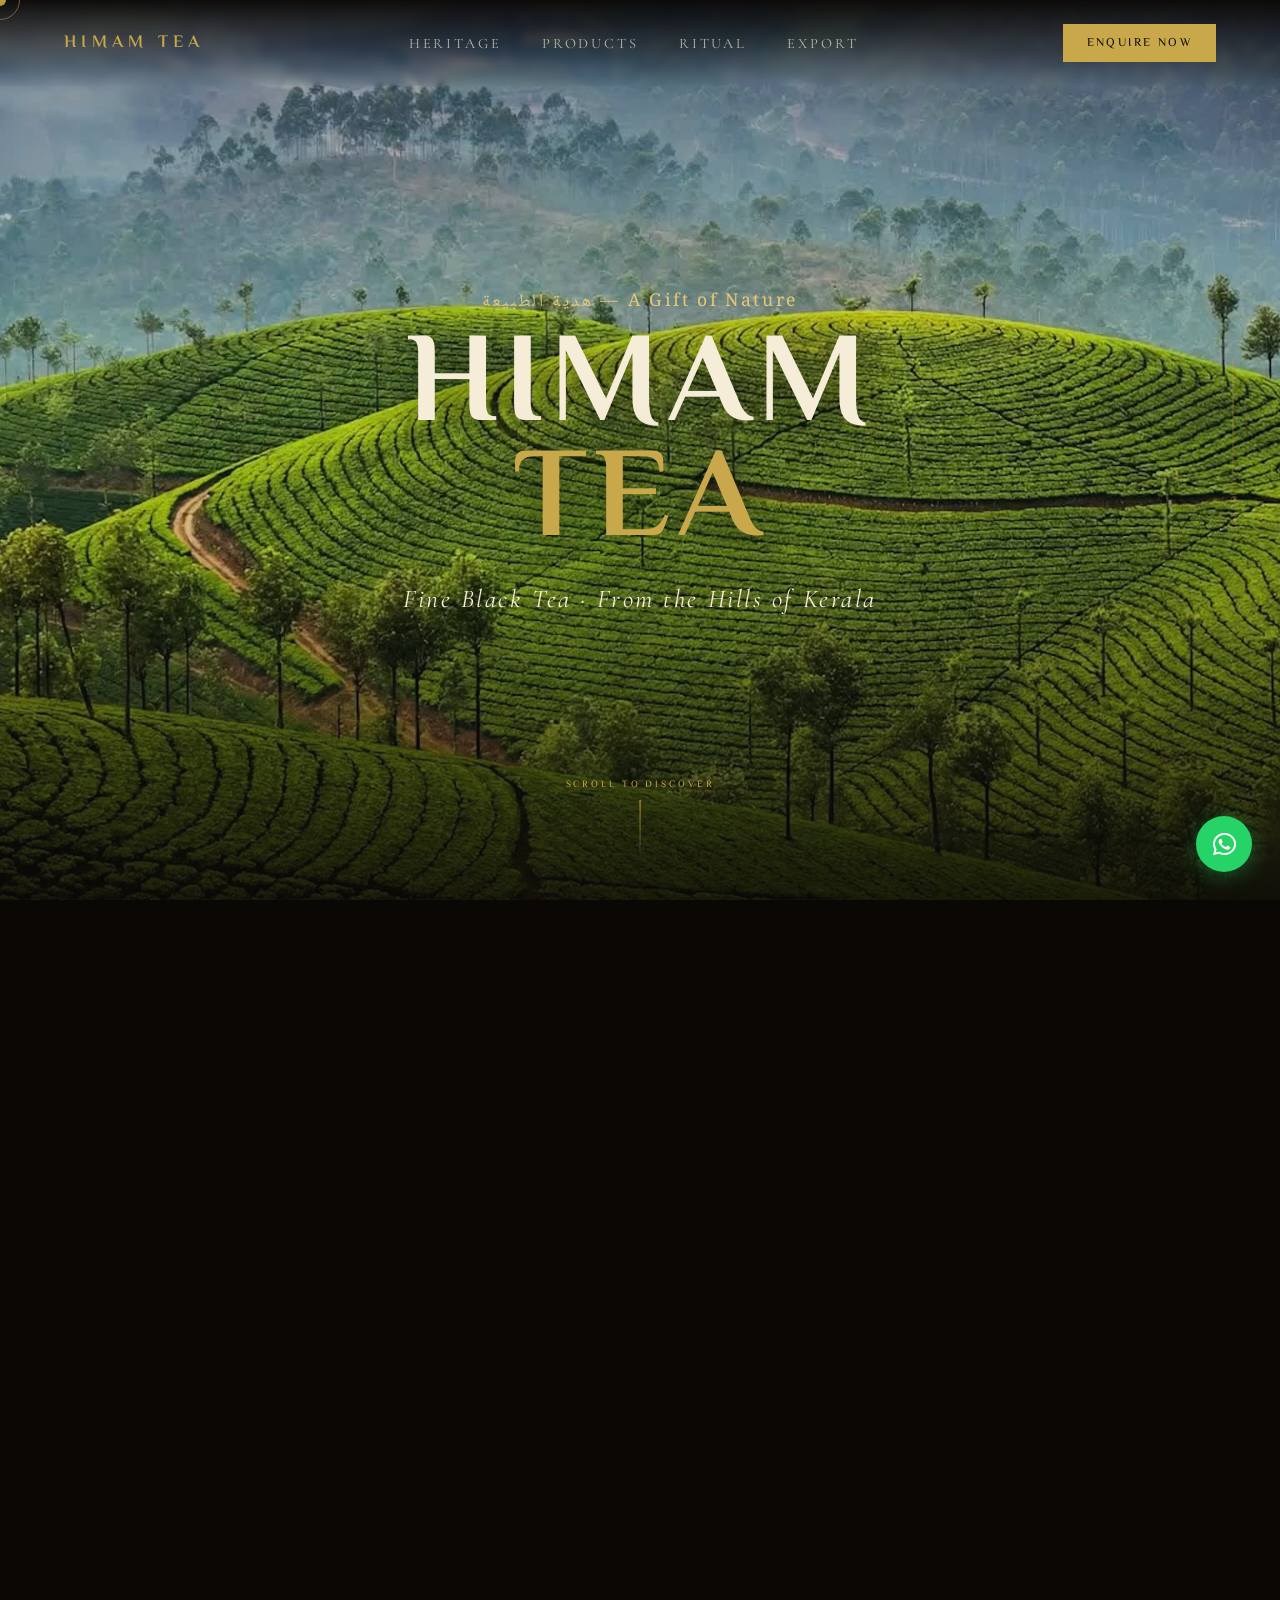
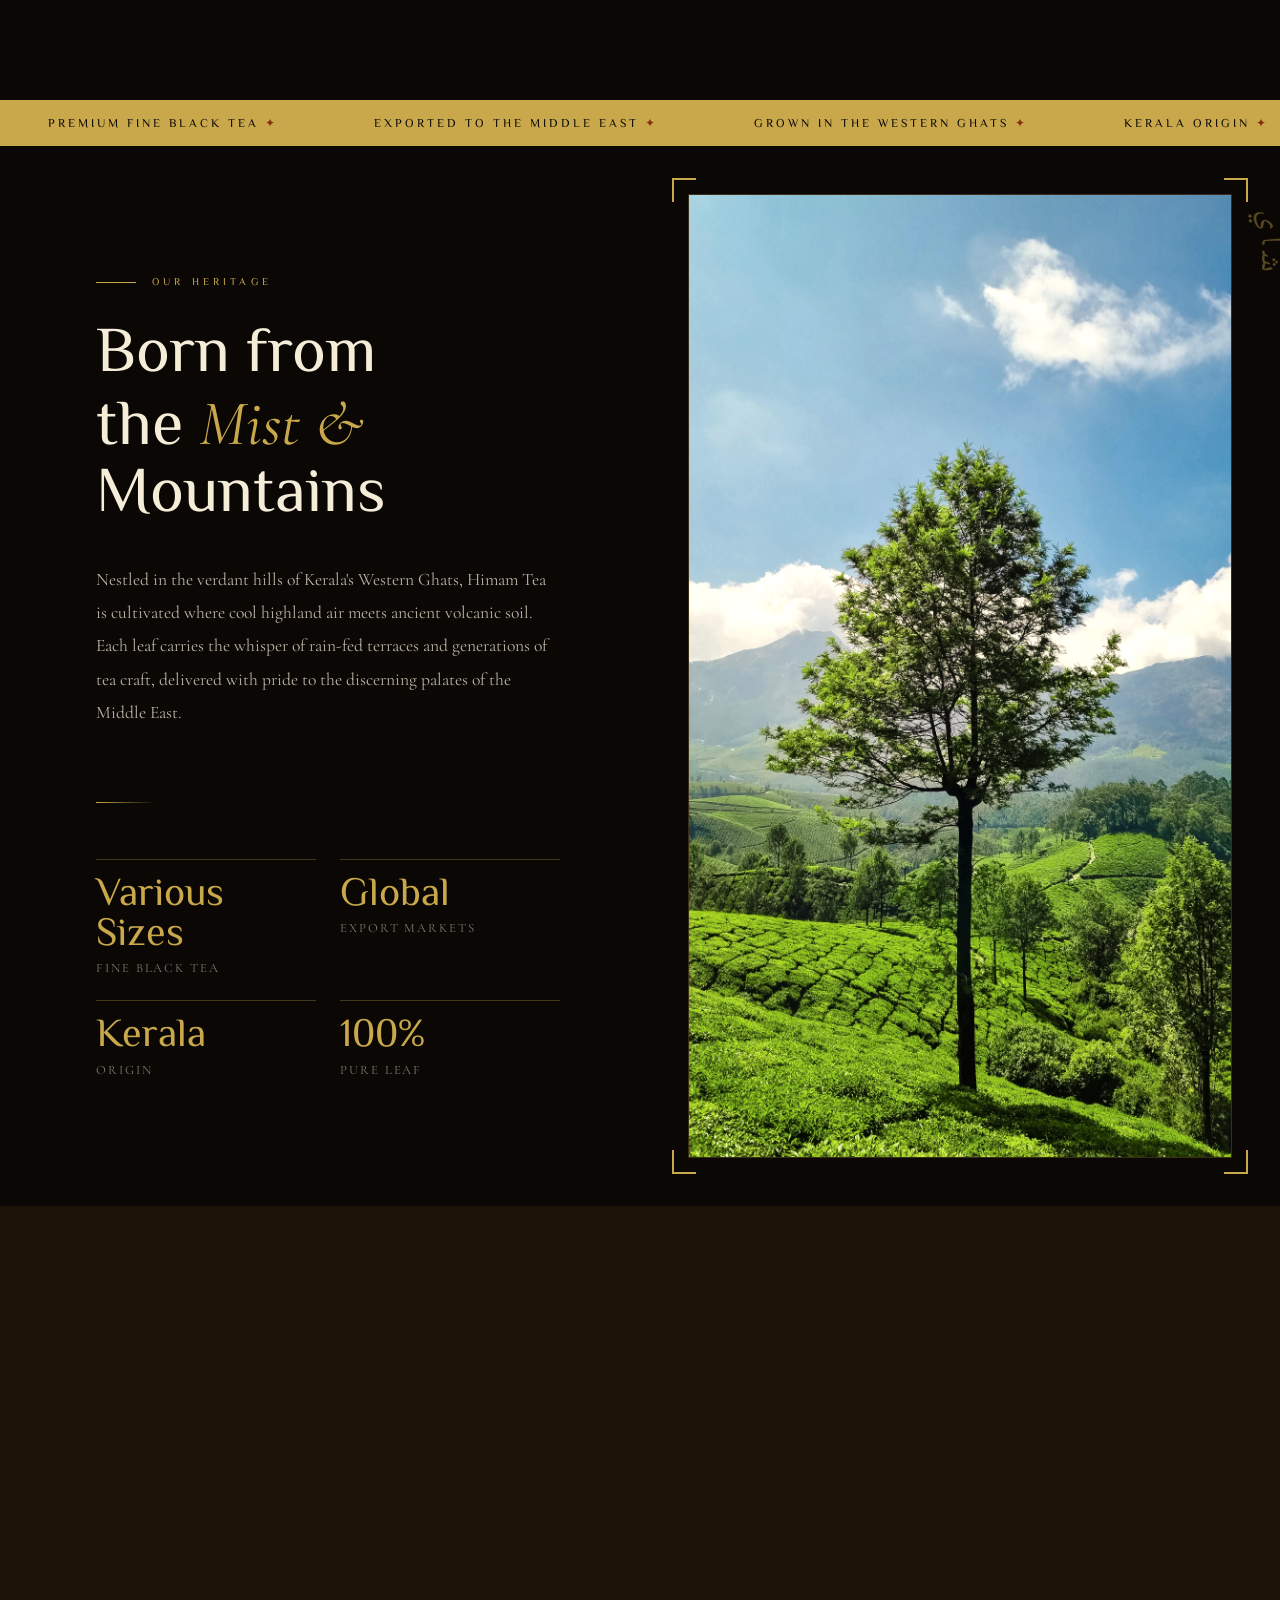
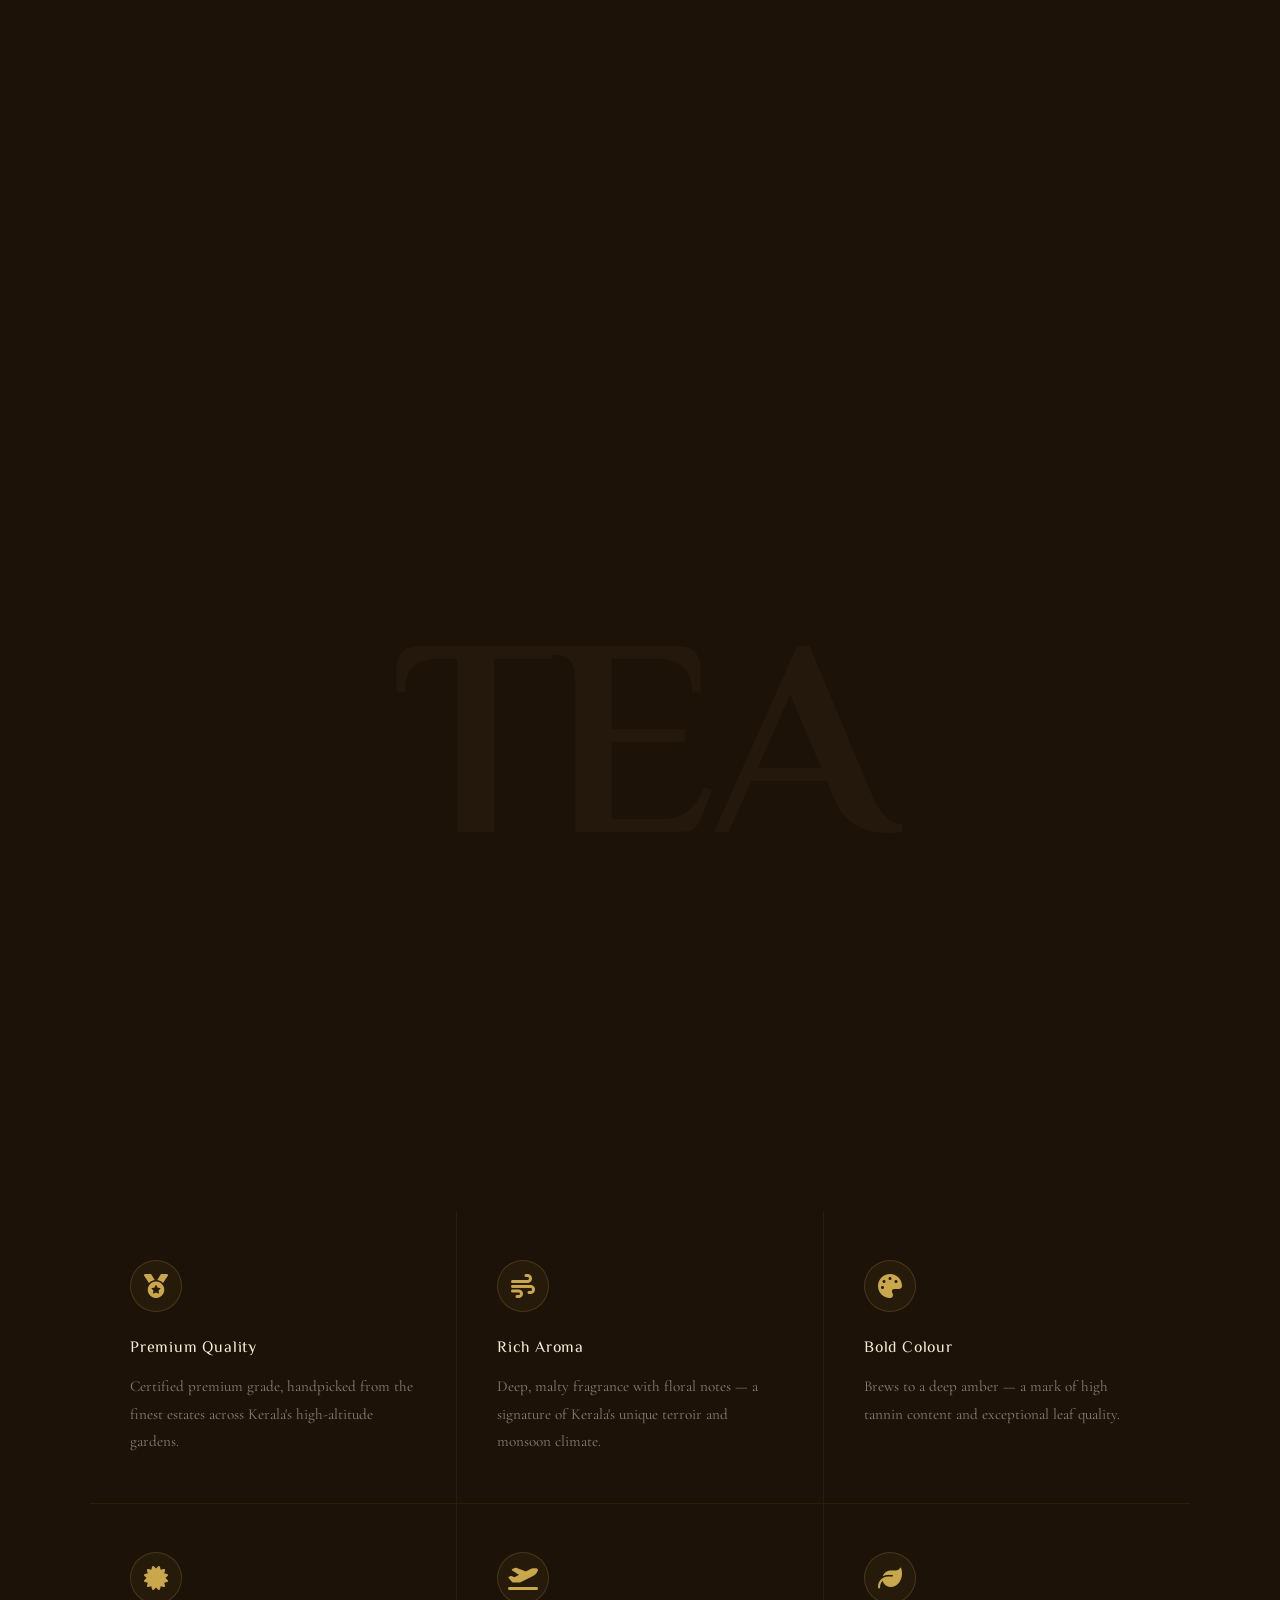
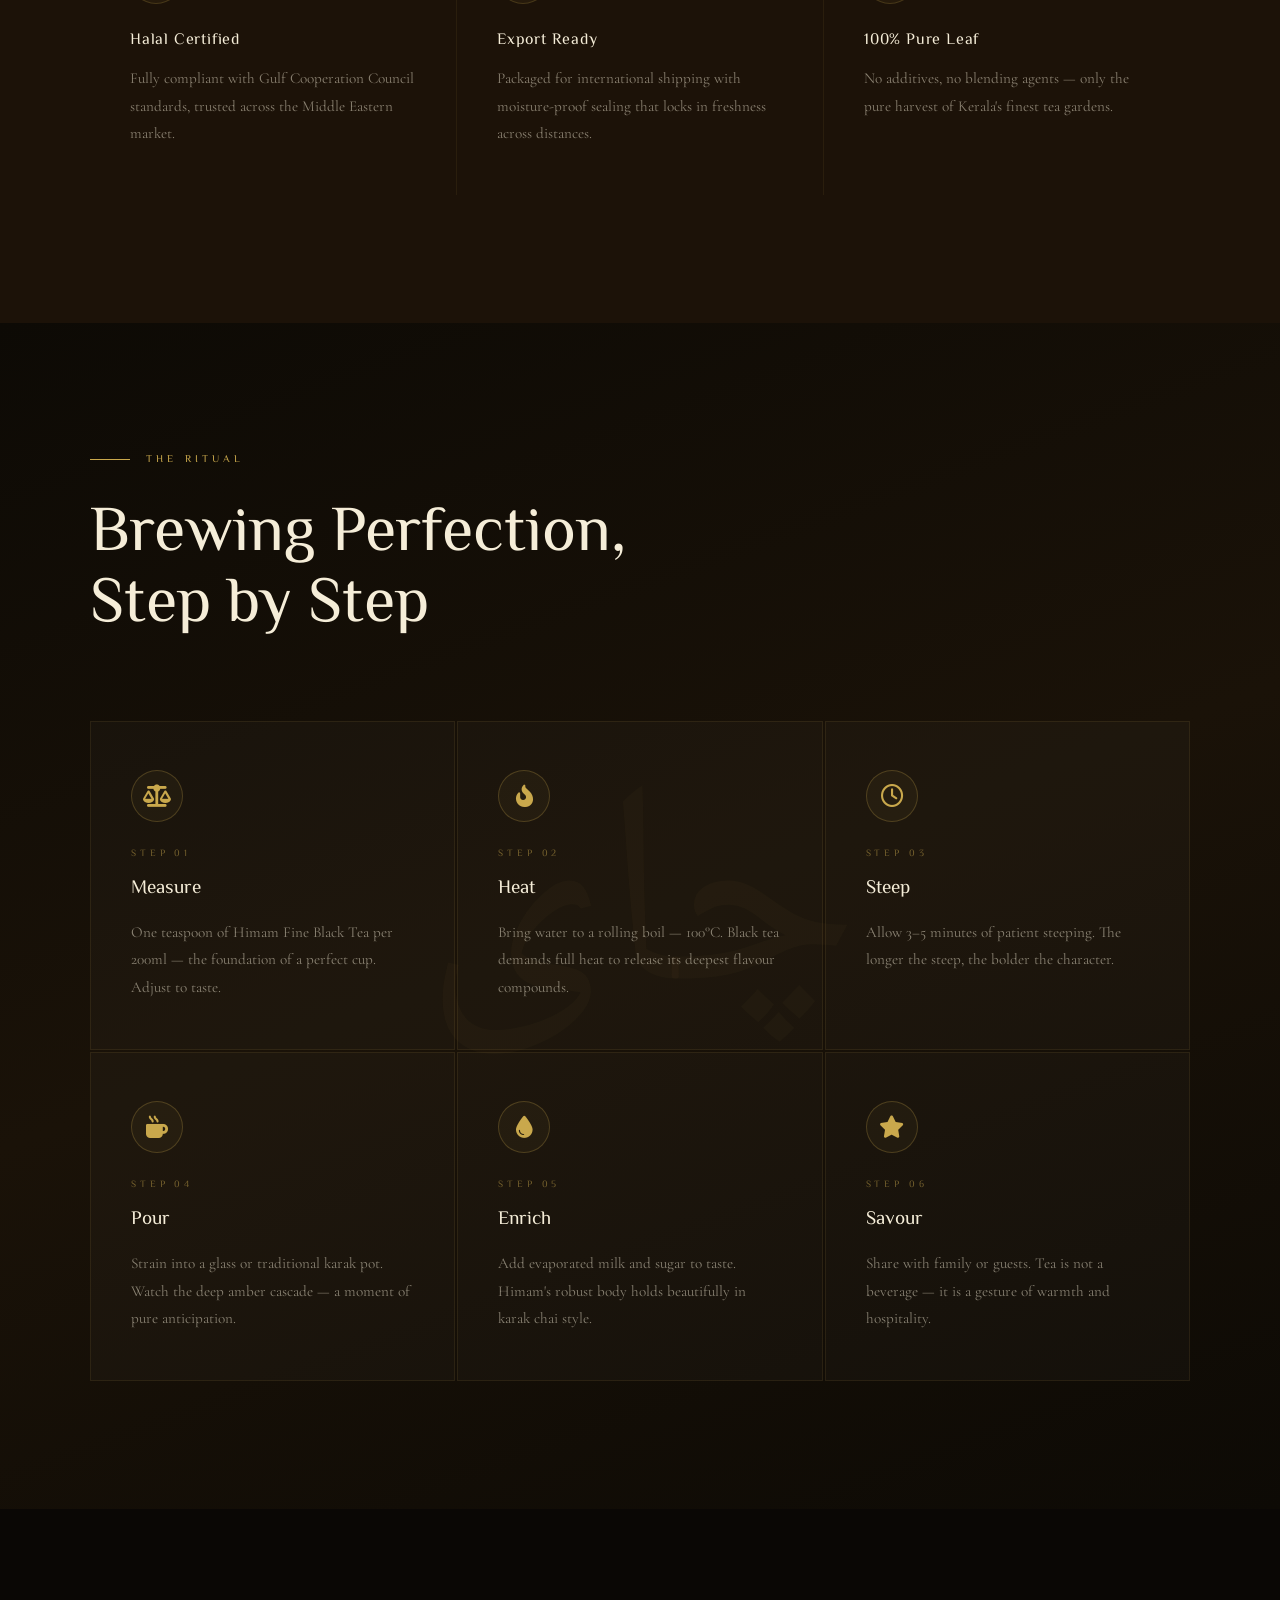
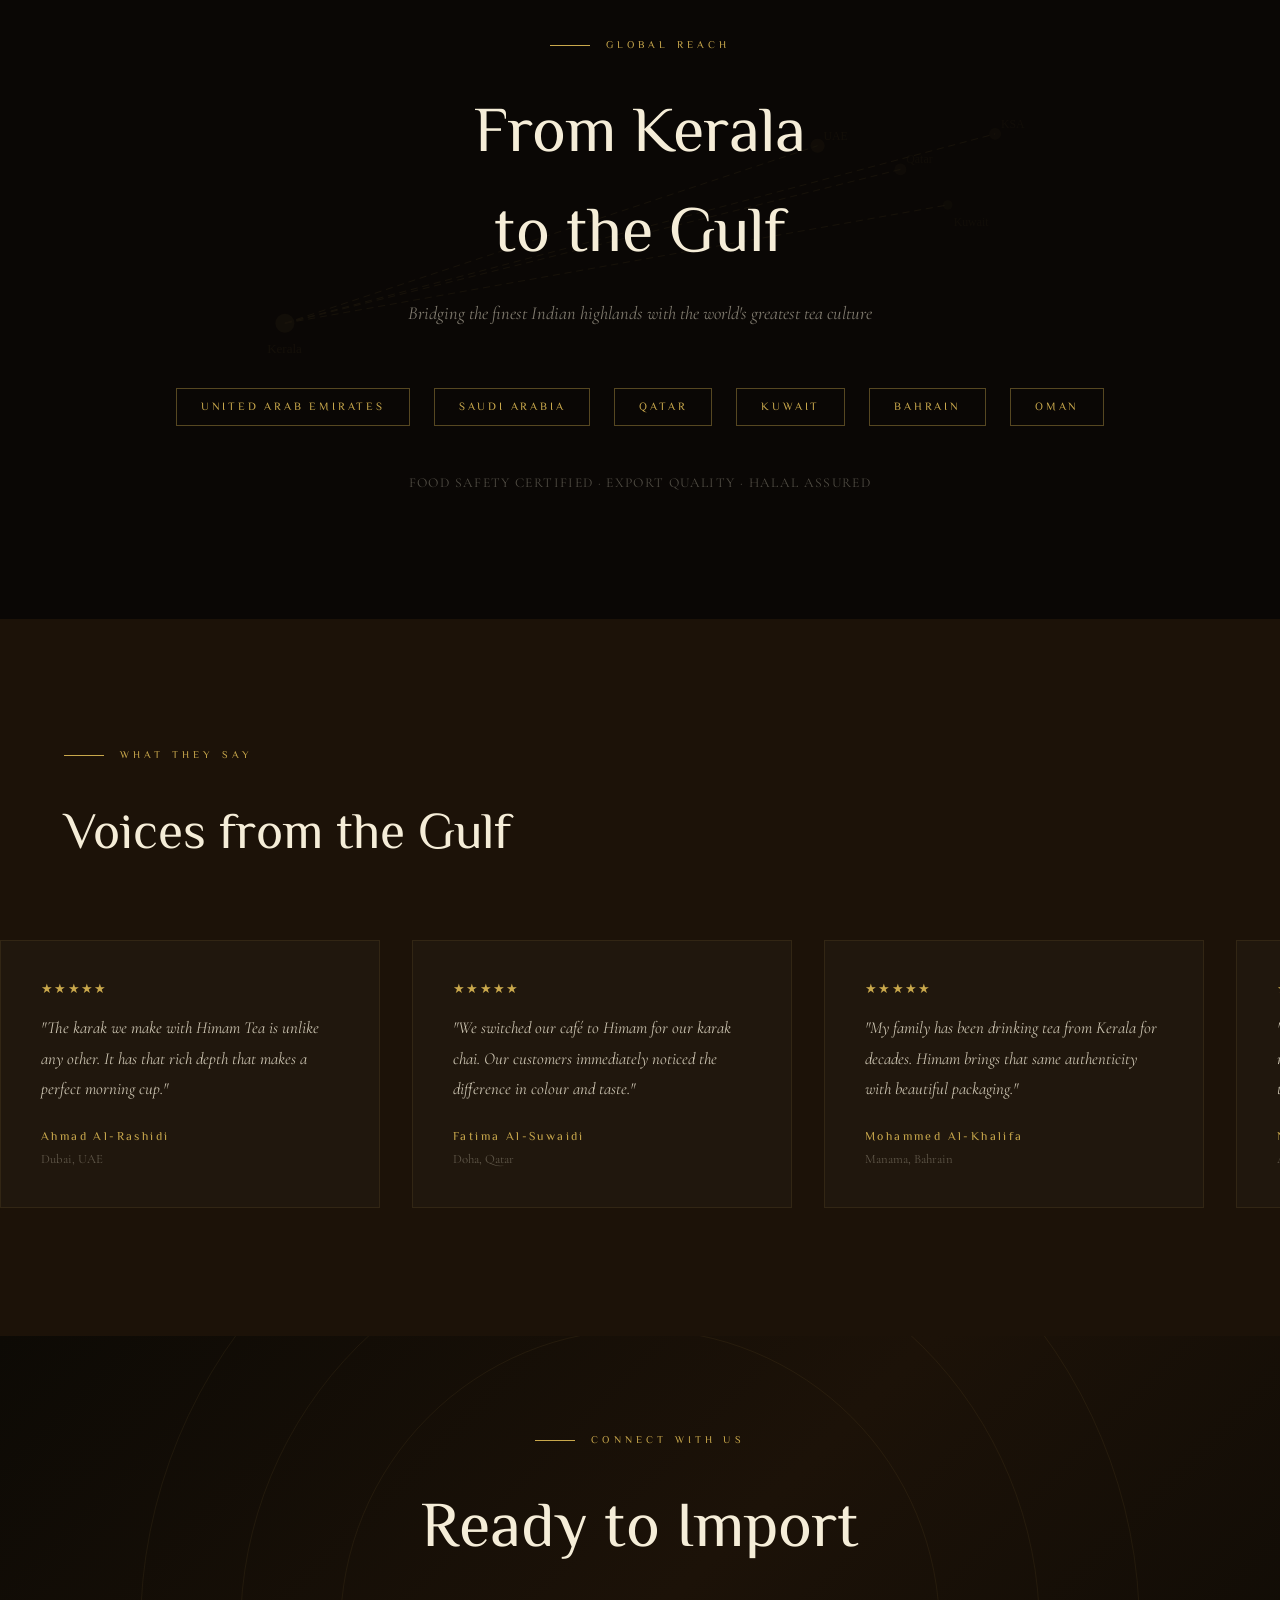
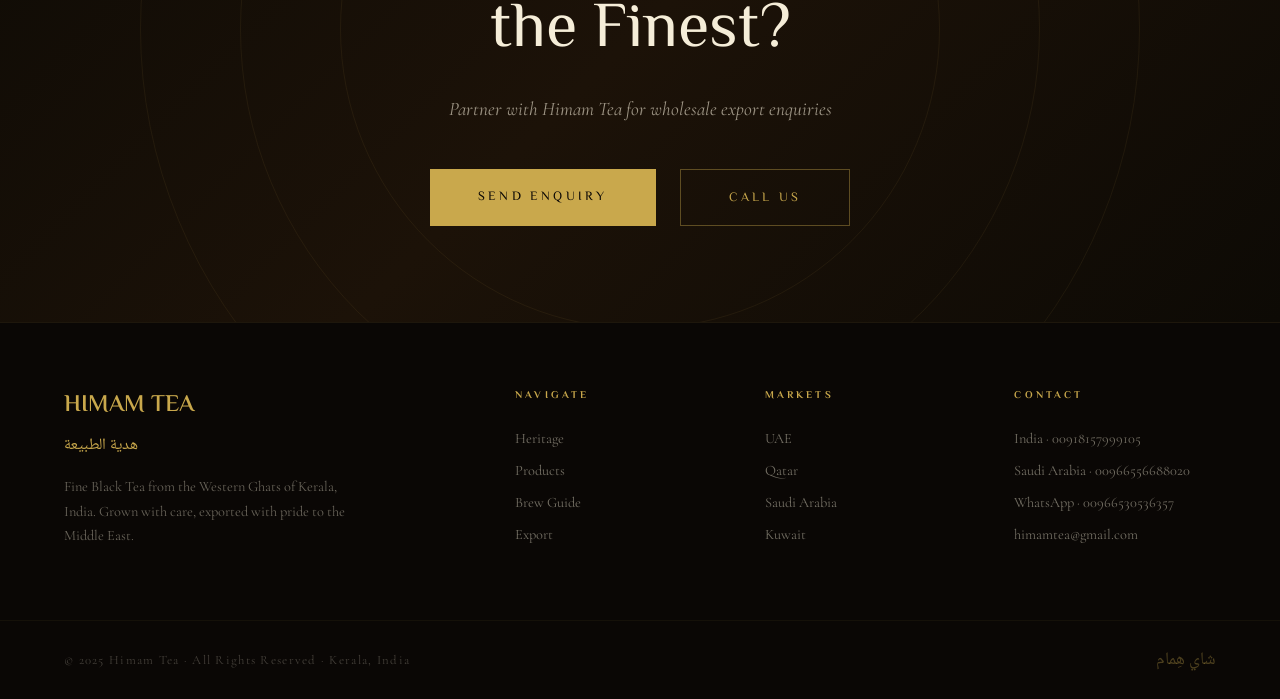
==== commit 54ab41bd: "product images" ====
--- a/index.html
+++ b/index.html
@@ -1,12 +1,15 @@
 <!DOCTYPE html>
 <html lang="en">
+
 <head>
   <meta charset="UTF-8" />
-  <meta name="viewport" content="width=device-width, initial-scale=1.0"/>
+  <meta name="viewport" content="width=device-width, initial-scale=1.0" />
   <title>Himam Tea — A Gift of Nature</title>
   <link rel="preconnect" href="https://fonts.googleapis.com">
-  <link href="https://fonts.googleapis.com/css2?family=Cormorant+Garamond:ital,wght@0,300;0,400;0,600;1,300;1,400&family=El+Messiri:wght@400;500;600;700&family=Noto+Naskh+Arabic:wght@400;600&display=swap" rel="stylesheet">
-  <link rel="stylesheet" href="https://cdnjs.cloudflare.com/ajax/libs/font-awesome/6.5.0/css/all.min.css"/>
+  <link
+    href="https://fonts.googleapis.com/css2?family=Cormorant+Garamond:ital,wght@0,300;0,400;0,600;1,300;1,400&family=El+Messiri:wght@400;500;600;700&family=Noto+Naskh+Arabic:wght@400;600&display=swap"
+    rel="stylesheet">
+  <link rel="stylesheet" href="https://cdnjs.cloudflare.com/ajax/libs/font-awesome/6.5.0/css/all.min.css" />
   <style>
     :root {
       --gold: #C9A84C;
@@ -17,12 +20,20 @@
       --cream: #F5EDD8;
       --rust: #8B2E0F;
       --green-dark: #1A2E1A;
-      --mist: rgba(201,168,76,0.08);
-    }
-
-    *, *::before, *::after { box-sizing: border-box; margin: 0; padding: 0; }
-
-    html { scroll-behavior: smooth; }
+      --mist: rgba(201, 168, 76, 0.08);
+    }
+
+    *,
+    *::before,
+    *::after {
+      box-sizing: border-box;
+      margin: 0;
+      padding: 0;
+    }
+
+    html {
+      scroll-behavior: smooth;
+    }
 
     body {
       background: var(--deep);
@@ -35,7 +46,8 @@
     /* CUSTOM CURSOR */
     .cursor {
       position: fixed;
-      width: 12px; height: 12px;
+      width: 12px;
+      height: 12px;
       background: var(--gold);
       border-radius: 50%;
       pointer-events: none;
@@ -44,9 +56,11 @@
       transition: transform 0.1s, width 0.3s, height 0.3s, opacity 0.3s;
       mix-blend-mode: difference;
     }
+
     .cursor-ring {
       position: fixed;
-      width: 40px; height: 40px;
+      width: 40px;
+      height: 40px;
       border: 1px solid var(--gold);
       border-radius: 50%;
       pointer-events: none;
@@ -59,15 +73,18 @@
     /* NAV */
     nav {
       position: fixed;
-      top: 0; left: 0; right: 0;
+      top: 0;
+      left: 0;
+      right: 0;
       z-index: 100;
       display: flex;
       justify-content: space-between;
       align-items: center;
       padding: 1.5rem 4rem;
-      background: linear-gradient(to bottom, rgba(10,7,5,0.95), transparent);
+      background: linear-gradient(to bottom, rgba(10, 7, 5, 0.95), transparent);
       backdrop-filter: blur(4px);
     }
+
     .nav-logo {
       font-family: 'El Messiri', serif;
       font-size: 1.1rem;
@@ -76,11 +93,13 @@
       color: var(--gold);
       text-transform: uppercase;
     }
+
     .nav-links {
       display: flex;
       gap: 2.5rem;
       list-style: none;
     }
+
     .nav-links a {
       font-family: 'Cormorant Garamond', serif;
       font-size: 0.9rem;
@@ -91,7 +110,12 @@
       opacity: 0.7;
       transition: opacity 0.3s, color 0.3s;
     }
-    .nav-links a:hover { opacity: 1; color: var(--gold); }
+
+    .nav-links a:hover {
+      opacity: 1;
+      color: var(--gold);
+    }
+
     .nav-cta {
       font-family: 'El Messiri', serif;
       font-size: 0.75rem;
@@ -103,15 +127,20 @@
       text-transform: uppercase;
       transition: background 0.3s;
     }
-    .nav-cta:hover { background: var(--gold-light); }
+
+    .nav-cta:hover {
+      background: var(--gold-light);
+    }
 
     /* ══════════════════════════════════
        HERO — SCROLL-DRIVEN VIDEO FRAMES
     ══════════════════════════════════ */
     #hero-scroll-area {
       position: relative;
-      height: 900vh; /* tall scroll container */
-    }
+      height: 900vh;
+      /* tall scroll container */
+    }
+
     #hero-sticky {
       position: sticky;
       top: 0;
@@ -122,6 +151,7 @@
       align-items: center;
       justify-content: center;
     }
+
     #frame-canvas {
       position: absolute;
       inset: 0;
@@ -129,19 +159,19 @@
       height: 100%;
       object-fit: cover;
     }
+
     /* Dark overlay for text legibility */
     .hero-overlay {
       position: absolute;
       inset: 0;
-      background: linear-gradient(
-        to bottom,
-        rgba(10,7,5,0.45) 0%,
-        rgba(10,7,5,0.1) 40%,
-        rgba(10,7,5,0.15) 60%,
-        rgba(10,7,5,0.85) 100%
-      );
+      background: linear-gradient(to bottom,
+          rgba(10, 7, 5, 0.45) 0%,
+          rgba(10, 7, 5, 0.1) 40%,
+          rgba(10, 7, 5, 0.15) 60%,
+          rgba(10, 7, 5, 0.85) 100%);
       pointer-events: none;
     }
+
     /* Grain texture */
     .grain {
       position: absolute;
@@ -150,17 +180,20 @@
       pointer-events: none;
       background-image: url("data:image/svg+xml,%3Csvg xmlns='http://www.w3.org/2000/svg' width='300' height='300'%3E%3Cfilter id='noise'%3E%3CfeTurbulence type='fractalNoise' baseFrequency='0.75' numOctaves='4' stitchTiles='stitch'/%3E%3C/filter%3E%3Crect width='300' height='300' filter='url(%23noise)' opacity='1'/%3E%3C/svg%3E");
     }
+
     .hero-content {
       position: relative;
       z-index: 10;
       text-align: center;
       padding: 2rem;
     }
+
     /* ── PHASE 1: Hero intro text ── */
     .hero-content {
       will-change: opacity, transform;
       /* JS controls opacity; CSS handles the entrance */
     }
+
     .hero-eyebrow {
       font-family: 'Noto Naskh Arabic', serif;
       font-size: 1.1rem;
@@ -170,6 +203,7 @@
       opacity: 0;
       animation: fadeUp 1.2s 0.3s forwards;
     }
+
     .hero-title {
       font-family: 'El Messiri', serif;
       font-size: clamp(3.5rem, 10vw, 9rem);
@@ -177,11 +211,15 @@
       line-height: 0.9;
       letter-spacing: 0.05em;
       color: var(--cream);
-      text-shadow: 0 4px 40px rgba(0,0,0,0.6);
+      text-shadow: 0 4px 40px rgba(0, 0, 0, 0.6);
       opacity: 0;
       animation: fadeUp 1.2s 0.6s forwards;
     }
-    .hero-title span { color: var(--gold); }
+
+    .hero-title span {
+      color: var(--gold);
+    }
+
     .hero-subtitle {
       font-family: 'Cormorant Garamond', serif;
       font-style: italic;
@@ -207,16 +245,17 @@
       opacity: 0;
       pointer-events: none;
       background: linear-gradient(to bottom,
-        rgba(10,7,5,0.15) 0%,
-        rgba(10,7,5,0.55) 40%,
-        rgba(10,7,5,0.85) 100%
-      );
+          rgba(10, 7, 5, 0.15) 0%,
+          rgba(10, 7, 5, 0.55) 40%,
+          rgba(10, 7, 5, 0.85) 100%);
       transition: opacity 0.8s ease;
     }
+
     #hero-end-reveal.visible {
       opacity: 1;
       pointer-events: auto;
     }
+
     .reveal-divider {
       display: flex;
       align-items: center;
@@ -226,22 +265,27 @@
       transform: scaleX(0.4);
       transition: opacity 0.9s 0.3s, transform 0.9s 0.3s;
     }
+
     #hero-end-reveal.visible .reveal-divider {
       opacity: 1;
       transform: scaleX(1);
     }
+
     .reveal-divider-line {
       width: 80px;
       height: 1px;
       background: linear-gradient(to right, transparent, var(--gold));
     }
+
     .reveal-divider-line.right {
       background: linear-gradient(to left, transparent, var(--gold));
     }
+
     .reveal-divider-icon {
       color: var(--gold);
       font-size: 0.9rem;
     }
+
     .reveal-arabic {
       font-family: 'Noto Naskh Arabic', serif;
       font-size: clamp(1.2rem, 3vw, 2rem);
@@ -252,10 +296,12 @@
       transform: translateY(20px);
       transition: opacity 0.9s 0.5s, transform 0.9s 0.5s;
     }
+
     #hero-end-reveal.visible .reveal-arabic {
       opacity: 1;
       transform: translateY(0);
     }
+
     .reveal-tagline {
       font-family: 'El Messiri', serif;
       font-size: clamp(1.8rem, 5vw, 5rem);
@@ -263,25 +309,38 @@
       color: var(--cream);
       line-height: 1;
       letter-spacing: 0.06em;
-      text-shadow: 0 4px 40px rgba(0,0,0,0.7);
+      text-shadow: 0 4px 40px rgba(0, 0, 0, 0.7);
       opacity: 0;
       transform: translateY(30px);
       transition: opacity 1s 0.7s, transform 1s 0.7s;
     }
-    #hero-end-reveal.visible .reveal-tagline { opacity: 1; transform: translateY(0); }
-    .reveal-tagline span { color: var(--gold); }
+
+    #hero-end-reveal.visible .reveal-tagline {
+      opacity: 1;
+      transform: translateY(0);
+    }
+
+    .reveal-tagline span {
+      color: var(--gold);
+    }
+
     .reveal-subtitle {
       font-family: 'Cormorant Garamond', serif;
       font-style: italic;
       font-size: clamp(1rem, 2vw, 1.5rem);
-      color: rgba(245,237,216,0.7);
+      color: rgba(245, 237, 216, 0.7);
       margin-top: 1rem;
       letter-spacing: 0.12em;
       opacity: 0;
       transform: translateY(20px);
       transition: opacity 0.9s 0.95s, transform 0.9s 0.95s;
     }
-    #hero-end-reveal.visible .reveal-subtitle { opacity: 1; transform: translateY(0); }
+
+    #hero-end-reveal.visible .reveal-subtitle {
+      opacity: 1;
+      transform: translateY(0);
+    }
+
     .reveal-cta-group {
       display: flex;
       gap: 1.2rem;
@@ -291,7 +350,11 @@
       transform: translateY(20px);
       transition: opacity 0.9s 1.2s, transform 0.9s 1.2s;
     }
-    #hero-end-reveal.visible .reveal-cta-group { opacity: 1; transform: translateY(0); }
+
+    #hero-end-reveal.visible .reveal-cta-group {
+      opacity: 1;
+      transform: translateY(0);
+    }
 
     .scroll-hint {
       position: absolute;
@@ -307,7 +370,12 @@
       z-index: 10;
       transition: opacity 0.5s;
     }
-    .scroll-hint.hidden { opacity: 0 !important; pointer-events: none; }
+
+    .scroll-hint.hidden {
+      opacity: 0 !important;
+      pointer-events: none;
+    }
+
     .scroll-hint span {
       font-family: 'El Messiri', serif;
       font-size: 0.6rem;
@@ -315,16 +383,32 @@
       color: var(--gold);
       text-transform: uppercase;
     }
+
     .scroll-line {
       width: 1px;
       height: 60px;
       background: linear-gradient(to bottom, var(--gold), transparent);
       animation: scrollLine 2s infinite;
     }
+
     @keyframes scrollLine {
-      0% { transform: scaleY(0); transform-origin: top; opacity: 1; }
-      50% { transform: scaleY(1); transform-origin: top; opacity: 1; }
-      100% { transform: scaleY(1); transform-origin: bottom; opacity: 0; }
+      0% {
+        transform: scaleY(0);
+        transform-origin: top;
+        opacity: 1;
+      }
+
+      50% {
+        transform: scaleY(1);
+        transform-origin: top;
+        opacity: 1;
+      }
+
+      100% {
+        transform: scaleY(1);
+        transform-origin: bottom;
+        opacity: 0;
+      }
     }
 
     /* FRAME COUNTER / PROGRESS */
@@ -339,20 +423,25 @@
       gap: 0.4rem;
       z-index: 10;
     }
+
     .frame-progress-bar {
       width: 2px;
       height: 120px;
-      background: rgba(201,168,76,0.2);
+      background: rgba(201, 168, 76, 0.2);
       position: relative;
       overflow: hidden;
     }
+
     .frame-progress-fill {
       position: absolute;
-      top: 0; left: 0; right: 0;
+      top: 0;
+      left: 0;
+      right: 0;
       background: var(--gold);
       height: 0%;
       transition: height 0.1s;
     }
+
     .frame-progress-label {
       font-family: 'El Messiri', serif;
       font-size: 0.55rem;
@@ -365,12 +454,25 @@
     }
 
     @keyframes fadeUp {
-      from { opacity: 0; transform: translateY(30px); }
-      to { opacity: 1; transform: translateY(0); }
-    }
+      from {
+        opacity: 0;
+        transform: translateY(30px);
+      }
+
+      to {
+        opacity: 1;
+        transform: translateY(0);
+      }
+    }
+
     @keyframes fadeIn {
-      from { opacity: 0; }
-      to { opacity: 1; }
+      from {
+        opacity: 0;
+      }
+
+      to {
+        opacity: 1;
+      }
     }
 
     /* ══════════════ MARQUEE BAND ══════════════ */
@@ -380,10 +482,12 @@
       padding: 0.75rem 0;
       white-space: nowrap;
     }
+
     .marquee-track {
       display: inline-flex;
       animation: marquee 20s linear infinite;
     }
+
     .marquee-item {
       font-family: 'El Messiri', serif;
       font-size: 0.75rem;
@@ -392,10 +496,19 @@
       text-transform: uppercase;
       padding: 0 3rem;
     }
-    .marquee-dot { color: var(--rust); }
+
+    .marquee-dot {
+      color: var(--rust);
+    }
+
     @keyframes marquee {
-      0% { transform: translateX(0); }
-      100% { transform: translateX(-50%); }
+      0% {
+        transform: translateX(0);
+      }
+
+      100% {
+        transform: translateX(-50%);
+      }
     }
 
     /* ══════════════ ORIGIN SECTION ══════════════ */
@@ -406,6 +519,7 @@
       grid-template-columns: 1fr 1fr;
       overflow: hidden;
     }
+
     .origin-left {
       padding: 8rem 5rem 8rem 6rem;
       display: flex;
@@ -414,6 +528,7 @@
       position: relative;
       z-index: 2;
     }
+
     .section-tag {
       font-family: 'El Messiri', serif;
       font-size: 0.65rem;
@@ -425,6 +540,7 @@
       align-items: center;
       gap: 1rem;
     }
+
     .section-tag::before {
       content: '';
       display: block;
@@ -432,6 +548,7 @@
       height: 1px;
       background: var(--gold);
     }
+
     .origin-heading {
       font-family: 'El Messiri', serif;
       font-size: clamp(2.5rem, 5vw, 4.5rem);
@@ -440,18 +557,21 @@
       margin-bottom: 2rem;
       color: var(--cream);
     }
+
     .origin-heading em {
       font-family: 'Cormorant Garamond', serif;
       font-style: italic;
       color: var(--gold);
     }
+
     .origin-body {
       font-size: 1.1rem;
       line-height: 1.9;
-      color: rgba(245,237,216,0.75);
+      color: rgba(245, 237, 216, 0.75);
       max-width: 480px;
       margin-bottom: 3rem;
     }
+
     .arabic-callout {
       font-family: 'Noto Naskh Arabic', serif;
       font-size: 2rem;
@@ -463,51 +583,80 @@
       writing-mode: vertical-rl;
       letter-spacing: 0.2em;
     }
+
     .origin-right {
       position: relative;
       overflow: hidden;
     }
+
     .origin-image-frame {
       position: absolute;
       inset: 3rem;
-      border: 1px solid rgba(201,168,76,0.25);
-    }
+      border: 1px solid rgba(201, 168, 76, 0.25);
+    }
+
     .origin-image-frame img {
       width: 100%;
       height: 100%;
       object-fit: cover;
       filter: sepia(20%) contrast(1.05);
     }
+
     .origin-image-corner {
       position: absolute;
-      width: 24px; height: 24px;
+      width: 24px;
+      height: 24px;
       border-color: var(--gold);
       border-style: solid;
     }
-    .origin-image-corner.tl { top: 2rem; left: 2rem; border-width: 2px 0 0 2px; }
-    .origin-image-corner.tr { top: 2rem; right: 2rem; border-width: 2px 2px 0 0; }
-    .origin-image-corner.bl { bottom: 2rem; left: 2rem; border-width: 0 0 2px 2px; }
-    .origin-image-corner.br { bottom: 2rem; right: 2rem; border-width: 0 2px 2px 0; }
+
+    .origin-image-corner.tl {
+      top: 2rem;
+      left: 2rem;
+      border-width: 2px 0 0 2px;
+    }
+
+    .origin-image-corner.tr {
+      top: 2rem;
+      right: 2rem;
+      border-width: 2px 2px 0 0;
+    }
+
+    .origin-image-corner.bl {
+      bottom: 2rem;
+      left: 2rem;
+      border-width: 0 0 2px 2px;
+    }
+
+    .origin-image-corner.br {
+      bottom: 2rem;
+      right: 2rem;
+      border-width: 0 2px 2px 0;
+    }
+
     .origin-stat {
       display: grid;
       grid-template-columns: 1fr 1fr;
       gap: 1.5rem;
       margin-top: 2rem;
     }
+
     .stat-item {
-      border-top: 1px solid rgba(201,168,76,0.3);
+      border-top: 1px solid rgba(201, 168, 76, 0.3);
       padding-top: 1rem;
     }
+
     .stat-number {
       font-family: 'El Messiri', serif;
       font-size: 2.5rem;
       color: var(--gold);
       line-height: 1;
     }
+
     .stat-label {
       font-size: 0.8rem;
       letter-spacing: 0.15em;
-      color: rgba(245,237,216,0.5);
+      color: rgba(245, 237, 216, 0.5);
       text-transform: uppercase;
       margin-top: 0.3rem;
     }
@@ -524,12 +673,13 @@
       padding: 8rem 4rem;
       overflow: hidden;
     }
+
     .product-bg-text {
       position: absolute;
       font-family: 'El Messiri', serif;
       font-size: 22vw;
       font-weight: 900;
-      color: rgba(201,168,76,0.04);
+      color: rgba(201, 168, 76, 0.04);
       letter-spacing: -0.02em;
       top: 50%;
       left: 50%;
@@ -537,12 +687,14 @@
       pointer-events: none;
       white-space: nowrap;
     }
+
     .product-header {
       text-align: center;
       margin-bottom: 5rem;
       position: relative;
       z-index: 2;
     }
+
     .product-header h2 {
       font-family: 'El Messiri', serif;
       font-size: clamp(2rem, 5vw, 4rem);
@@ -550,11 +702,13 @@
       color: var(--cream);
       margin-bottom: 1rem;
     }
+
     .product-header p {
       font-style: italic;
       font-size: 1.2rem;
-      color: rgba(245,237,216,0.5);
-    }
+      color: rgba(245, 237, 216, 0.5);
+    }
+
     .product-showcase {
       display: grid;
       grid-template-columns: repeat(3, 1fr);
@@ -563,8 +717,9 @@
       width: 100%;
       position: relative;
       z-index: 2;
-      background: rgba(201,168,76,0.08);
-    }
+      background: rgba(201, 168, 76, 0.08);
+    }
+
     .product-feature-card {
       background: var(--earth);
       padding: 3rem 2.5rem;
@@ -572,17 +727,27 @@
       overflow: hidden;
       transition: background 0.4s;
     }
+
     .product-feature-card::before {
       content: '';
       position: absolute;
-      bottom: 0; left: 0; right: 0;
+      bottom: 0;
+      left: 0;
+      right: 0;
       height: 2px;
       background: linear-gradient(to right, transparent, var(--gold), transparent);
       transform: scaleX(0);
       transition: transform 0.4s;
     }
-    .product-feature-card:hover { background: rgba(201,168,76,0.04); }
-    .product-feature-card:hover::before { transform: scaleX(1); }
+
+    .product-feature-card:hover {
+      background: rgba(201, 168, 76, 0.04);
+    }
+
+    .product-feature-card:hover::before {
+      transform: scaleX(1);
+    }
+
     .pf-icon {
       font-size: 1.5rem;
       color: var(--gold);
@@ -592,14 +757,16 @@
       justify-content: center;
       width: 52px;
       height: 52px;
-      border: 1px solid rgba(201,168,76,0.2);
+      border: 1px solid rgba(201, 168, 76, 0.2);
       border-radius: 50%;
-      background: rgba(201,168,76,0.06);
+      background: rgba(201, 168, 76, 0.06);
       transition: background 0.3s;
     }
+
     .product-feature-card:hover .pf-icon {
-      background: rgba(201,168,76,0.14);
-    }
+      background: rgba(201, 168, 76, 0.14);
+    }
+
     .pf-title {
       font-family: 'El Messiri', serif;
       font-size: 1rem;
@@ -608,10 +775,110 @@
       font-weight: 400;
       letter-spacing: 0.05em;
     }
+
     .pf-desc {
       font-size: 0.95rem;
       line-height: 1.8;
-      color: rgba(245,237,216,0.5);
+      color: rgba(245, 237, 216, 0.5);
+    }
+
+    .product-catalog-header {
+      text-align: center;
+      margin-bottom: 2.5rem;
+      position: relative;
+      z-index: 2;
+    }
+
+    .product-catalog-title {
+      font-family: 'El Messiri', serif;
+      font-size: 1.25rem;
+      font-weight: 400;
+      letter-spacing: 0.15em;
+      text-transform: uppercase;
+      color: var(--gold);
+      margin-bottom: 0.5rem;
+    }
+
+    .product-catalog-sub {
+      font-size: 0.95rem;
+      font-style: italic;
+      color: rgba(245, 237, 216, 0.4);
+    }
+
+    .product-catalog {
+      display: grid;
+      grid-template-columns: repeat(auto-fill, minmax(280px, 1fr));
+      gap: 1.5rem;
+      max-width: 1100px;
+      width: 100%;
+      margin-bottom: 5rem;
+      position: relative;
+      z-index: 2;
+    }
+
+    .product-card {
+      background: rgba(255, 255, 255, 0.02);
+      border: 1px solid rgba(201, 168, 76, 0.12);
+      overflow: hidden;
+      transition: border-color 0.4s, transform 0.4s;
+    }
+
+    .product-card:hover {
+      border-color: rgba(201, 168, 76, 0.35);
+      transform: translateY(-4px);
+    }
+
+    .product-card-image {
+      aspect-ratio: 4 / 3;
+      overflow: hidden;
+      background: rgba(0, 0, 0, 0.25);
+      display: flex;
+      align-items: center;
+      justify-content: center;
+    }
+
+    .product-card-image img {
+      width: 100%;
+      height: 100%;
+      object-fit: contain;
+      padding: 1.25rem;
+      transition: transform 0.5s;
+    }
+
+    .product-card:hover .product-card-image img {
+      transform: scale(1.04);
+    }
+
+    .product-card-image.image-missing {
+      background: linear-gradient(135deg, rgba(26, 46, 26, 0.6), rgba(13, 26, 13, 0.8));
+    }
+
+    .product-card-info {
+      padding: 1.5rem 1.75rem 2rem;
+      border-top: 1px solid rgba(201, 168, 76, 0.08);
+    }
+
+    .product-card-size {
+      font-family: 'El Messiri', serif;
+      font-size: 0.6rem;
+      letter-spacing: 0.35em;
+      text-transform: uppercase;
+      color: var(--gold);
+      margin-bottom: 0.5rem;
+    }
+
+    .product-card-name {
+      font-family: 'El Messiri', serif;
+      font-size: 1.15rem;
+      font-weight: 400;
+      color: var(--cream);
+      margin-bottom: 0.5rem;
+    }
+
+    .product-card-desc {
+      font-size: 0.9rem;
+      line-height: 1.7;
+      color: rgba(245, 237, 216, 0.5);
     }
 
     /* ══════════════ RITUAL SECTION ══════════════ */
@@ -622,6 +889,7 @@
       position: relative;
       overflow: hidden;
     }
+
     .ritual-grid {
       display: grid;
       grid-template-columns: repeat(3, 1fr);
@@ -629,25 +897,36 @@
       max-width: 1100px;
       margin: 5rem auto 0;
     }
+
     .ritual-card {
-      background: rgba(255,255,255,0.02);
-      border: 1px solid rgba(201,168,76,0.1);
+      background: rgba(255, 255, 255, 0.02);
+      border: 1px solid rgba(201, 168, 76, 0.1);
       padding: 3rem 2.5rem;
       position: relative;
       overflow: hidden;
       transition: background 0.4s;
     }
-    .ritual-card:hover { background: rgba(201,168,76,0.05); }
+
+    .ritual-card:hover {
+      background: rgba(201, 168, 76, 0.05);
+    }
+
     .ritual-card::before {
       content: '';
       position: absolute;
-      top: 0; left: 0; right: 0;
+      top: 0;
+      left: 0;
+      right: 0;
       height: 2px;
       background: linear-gradient(to right, transparent, var(--gold), transparent);
       transform: scaleX(0);
       transition: transform 0.4s;
     }
-    .ritual-card:hover::before { transform: scaleX(1); }
+
+    .ritual-card:hover::before {
+      transform: scaleX(1);
+    }
+
     .ritual-icon {
       font-size: 1.4rem;
       margin-bottom: 1.5rem;
@@ -656,16 +935,18 @@
       justify-content: center;
       width: 52px;
       height: 52px;
-      border: 1px solid rgba(201,168,76,0.25);
+      border: 1px solid rgba(201, 168, 76, 0.25);
       color: var(--gold);
       border-radius: 50%;
-      background: rgba(201,168,76,0.05);
+      background: rgba(201, 168, 76, 0.05);
       transition: background 0.3s, border-color 0.3s;
     }
+
     .ritual-card:hover .ritual-icon {
-      background: rgba(201,168,76,0.12);
-      border-color: rgba(201,168,76,0.5);
-    }
+      background: rgba(201, 168, 76, 0.12);
+      border-color: rgba(201, 168, 76, 0.5);
+    }
+
     .ritual-step {
       font-family: 'El Messiri', serif;
       font-size: 0.6rem;
@@ -675,6 +956,7 @@
       margin-bottom: 0.75rem;
       text-transform: uppercase;
     }
+
     .ritual-title {
       font-family: 'El Messiri', serif;
       font-size: 1.2rem;
@@ -682,16 +964,18 @@
       margin-bottom: 1rem;
       font-weight: 400;
     }
+
     .ritual-desc {
       font-size: 0.95rem;
       line-height: 1.8;
-      color: rgba(245,237,216,0.5);
-    }
+      color: rgba(245, 237, 216, 0.5);
+    }
+
     .ritual-bg-arabic {
       position: absolute;
       font-family: 'Noto Naskh Arabic', serif;
       font-size: 18rem;
-      color: rgba(201,168,76,0.03);
+      color: rgba(201, 168, 76, 0.03);
       top: 50%;
       left: 50%;
       transform: translate(-50%, -50%);
@@ -707,11 +991,13 @@
       position: relative;
       overflow: hidden;
     }
+
     .export-map {
       position: relative;
       max-width: 900px;
       margin: 4rem auto;
     }
+
     .export-connections {
       display: flex;
       justify-content: center;
@@ -719,6 +1005,7 @@
       gap: 1.5rem;
       margin-top: 4rem;
     }
+
     .export-tag {
       font-family: 'El Messiri', serif;
       font-size: 0.7rem;
@@ -731,15 +1018,21 @@
       overflow: hidden;
       transition: background 0.3s;
     }
-    .export-tag:hover { background: var(--gold-light); }
+
+    .export-tag:hover {
+      background: var(--gold-light);
+    }
+
     .export-tag.outline {
       background: transparent;
       color: var(--gold);
-      border: 1px solid rgba(201,168,76,0.4);
-    }
+      border: 1px solid rgba(201, 168, 76, 0.4);
+    }
+
     .export-tag.outline:hover {
-      background: rgba(201,168,76,0.1);
-    }
+      background: rgba(201, 168, 76, 0.1);
+    }
+
     .geo-lines {
       position: absolute;
       inset: 0;
@@ -753,6 +1046,7 @@
       padding: 8rem 4rem;
       overflow: hidden;
     }
+
     .testimonial-track {
       display: flex;
       gap: 2rem;
@@ -760,35 +1054,46 @@
       animation: testimonialScroll 30s linear infinite;
       width: max-content;
     }
+
     @keyframes testimonialScroll {
-      0% { transform: translateX(0); }
-      100% { transform: translateX(-50%); }
-    }
+      0% {
+        transform: translateX(0);
+      }
+
+      100% {
+        transform: translateX(-50%);
+      }
+    }
+
     .testimonial-card {
       width: 380px;
       flex-shrink: 0;
-      background: rgba(255,255,255,0.02);
-      border: 1px solid rgba(201,168,76,0.1);
+      background: rgba(255, 255, 255, 0.02);
+      border: 1px solid rgba(201, 168, 76, 0.1);
       padding: 2.5rem;
     }
+
     .testimonial-quote {
       font-style: italic;
       font-size: 1.05rem;
       line-height: 1.8;
-      color: rgba(245,237,216,0.8);
+      color: rgba(245, 237, 216, 0.8);
       margin-bottom: 1.5rem;
     }
+
     .testimonial-author {
       font-family: 'El Messiri', serif;
       font-size: 0.75rem;
       letter-spacing: 0.2em;
       color: var(--gold);
     }
+
     .testimonial-location {
       font-size: 0.8rem;
-      color: rgba(245,237,216,0.3);
+      color: rgba(245, 237, 216, 0.3);
       margin-top: 0.25rem;
     }
+
     .testimonial-stars {
       color: var(--gold);
       font-size: 0.8rem;
@@ -808,16 +1113,43 @@
       position: relative;
       overflow: hidden;
     }
+
     .cta-circle {
       position: absolute;
       border-radius: 50%;
-      border: 1px solid rgba(201,168,76,0.08);
+      border: 1px solid rgba(201, 168, 76, 0.08);
       pointer-events: none;
     }
-    .cta-circle.c1 { width: 600px; height: 600px; top: 50%; left: 50%; transform: translate(-50%,-50%); }
-    .cta-circle.c2 { width: 800px; height: 800px; top: 50%; left: 50%; transform: translate(-50%,-50%); }
-    .cta-circle.c3 { width: 1000px; height: 1000px; top: 50%; left: 50%; transform: translate(-50%,-50%); }
-    .cta-content { position: relative; z-index: 2; }
+
+    .cta-circle.c1 {
+      width: 600px;
+      height: 600px;
+      top: 50%;
+      left: 50%;
+      transform: translate(-50%, -50%);
+    }
+
+    .cta-circle.c2 {
+      width: 800px;
+      height: 800px;
+      top: 50%;
+      left: 50%;
+      transform: translate(-50%, -50%);
+    }
+
+    .cta-circle.c3 {
+      width: 1000px;
+      height: 1000px;
+      top: 50%;
+      left: 50%;
+      transform: translate(-50%, -50%);
+    }
+
+    .cta-content {
+      position: relative;
+      z-index: 2;
+    }
+
     .cta-content h2 {
       font-family: 'El Messiri', serif;
       font-size: clamp(2rem, 5vw, 4.5rem);
@@ -825,13 +1157,21 @@
       margin-bottom: 1rem;
       font-weight: 400;
     }
+
     .cta-content p {
       font-style: italic;
       font-size: 1.2rem;
-      color: rgba(245,237,216,0.6);
+      color: rgba(245, 237, 216, 0.6);
       margin-bottom: 3rem;
     }
-    .cta-buttons { display: flex; gap: 1.5rem; justify-content: center; flex-wrap: wrap; }
+
+    .cta-buttons {
+      display: flex;
+      gap: 1.5rem;
+      justify-content: center;
+      flex-wrap: wrap;
+    }
+
     .btn-primary {
       font-family: 'El Messiri', serif;
       font-size: 0.8rem;
@@ -845,31 +1185,72 @@
       text-decoration: none;
       transition: background 0.3s, transform 0.2s;
     }
-    .btn-primary:hover { background: var(--gold-light); transform: translateY(-2px); }
+
+    .btn-primary:hover {
+      background: var(--gold-light);
+      transform: translateY(-2px);
+    }
+
     .btn-secondary {
       font-family: 'El Messiri', serif;
       font-size: 0.8rem;
       letter-spacing: 0.25em;
       color: var(--gold);
       background: transparent;
-      border: 1px solid rgba(201,168,76,0.4);
+      border: 1px solid rgba(201, 168, 76, 0.4);
       padding: 1.1rem 3rem;
       cursor: none;
       text-transform: uppercase;
       text-decoration: none;
       transition: border-color 0.3s, background 0.3s, transform 0.2s;
     }
-    .btn-secondary:hover { border-color: var(--gold); background: rgba(201,168,76,0.08); transform: translateY(-2px); }
+
+    .btn-secondary:hover {
+      border-color: var(--gold);
+      background: rgba(201, 168, 76, 0.08);
+      transform: translateY(-2px);
+    }
+
+    /* ══════════════ WHATSAPP FLOAT ══════════════ */
+    .whatsapp-float {
+      position: fixed;
+      bottom: 1.75rem;
+      right: 1.75rem;
+      z-index: 200;
+      width: 3.5rem;
+      height: 3.5rem;
+      display: flex;
+      align-items: center;
+      justify-content: center;
+      background: #25D366;
+      color: #fff;
+      border-radius: 50%;
+      font-size: 1.65rem;
+      text-decoration: none;
+      box-shadow: 0 4px 20px rgba(37, 211, 102, 0.35);
+      transition: transform 0.25s, box-shadow 0.25s;
+    }
+
+    .whatsapp-float:hover {
+      transform: translateY(-3px) scale(1.05);
+      box-shadow: 0 8px 28px rgba(37, 211, 102, 0.45);
+    }
+
+    .whatsapp-float:focus-visible {
+      outline: 2px solid var(--gold-light);
+      outline-offset: 3px;
+    }
 
     /* ══════════════ FOOTER ══════════════ */
     footer {
       background: var(--deep);
-      border-top: 1px solid rgba(201,168,76,0.1);
+      border-top: 1px solid rgba(201, 168, 76, 0.1);
       padding: 4rem;
       display: grid;
       grid-template-columns: 2fr 1fr 1fr 1fr;
       gap: 3rem;
     }
+
     .footer-brand h3 {
       font-family: 'El Messiri', serif;
       font-size: 1.5rem;
@@ -877,13 +1258,15 @@
       color: var(--gold);
       margin-bottom: 0.5rem;
     }
+
     .footer-brand p {
       font-size: 0.9rem;
-      color: rgba(245,237,216,0.4);
+      color: rgba(245, 237, 216, 0.4);
       line-height: 1.7;
       max-width: 300px;
       margin-top: 1rem;
     }
+
     .footer-col h4 {
       font-family: 'El Messiri', serif;
       font-size: 0.65rem;
@@ -892,31 +1275,44 @@
       text-transform: uppercase;
       margin-bottom: 1.5rem;
     }
-    .footer-col ul { list-style: none; }
-    .footer-col ul li { margin-bottom: 0.75rem; }
+
+    .footer-col ul {
+      list-style: none;
+    }
+
+    .footer-col ul li {
+      margin-bottom: 0.75rem;
+    }
+
     .footer-col ul li a {
       font-size: 0.9rem;
-      color: rgba(245,237,216,0.45);
+      color: rgba(245, 237, 216, 0.45);
       text-decoration: none;
       transition: color 0.2s;
     }
-    .footer-col ul li a:hover { color: var(--gold); }
+
+    .footer-col ul li a:hover {
+      color: var(--gold);
+    }
+
     .footer-bottom {
       padding: 1.5rem 4rem;
-      border-top: 1px solid rgba(201,168,76,0.06);
+      border-top: 1px solid rgba(201, 168, 76, 0.06);
       display: flex;
       justify-content: space-between;
       align-items: center;
     }
+
     .footer-bottom p {
       font-size: 0.8rem;
-      color: rgba(245,237,216,0.25);
+      color: rgba(245, 237, 216, 0.25);
       letter-spacing: 0.1em;
     }
+
     .footer-tagline-arabic {
       font-family: 'Noto Naskh Arabic', serif;
       font-size: 1.1rem;
-      color: rgba(201,168,76,0.35);
+      color: rgba(201, 168, 76, 0.35);
     }
 
     /* REVEAL ANIMATIONS */
@@ -925,6 +1321,7 @@
       transform: translateY(40px);
       transition: opacity 0.9s ease, transform 0.9s ease;
     }
+
     .reveal.visible {
       opacity: 1;
       transform: translateY(0);
@@ -950,6 +1347,7 @@
       padding: 4px;
       z-index: 200;
     }
+
     .hamburger span {
       display: block;
       width: 24px;
@@ -958,15 +1356,25 @@
       transition: transform 0.35s, opacity 0.35s;
       transform-origin: center;
     }
-    .hamburger.open span:nth-child(1) { transform: translateY(6.5px) rotate(45deg); }
-    .hamburger.open span:nth-child(2) { opacity: 0; transform: scaleX(0); }
-    .hamburger.open span:nth-child(3) { transform: translateY(-6.5px) rotate(-45deg); }
+
+    .hamburger.open span:nth-child(1) {
+      transform: translateY(6.5px) rotate(45deg);
+    }
+
+    .hamburger.open span:nth-child(2) {
+      opacity: 0;
+      transform: scaleX(0);
+    }
+
+    .hamburger.open span:nth-child(3) {
+      transform: translateY(-6.5px) rotate(-45deg);
+    }
 
     .mobile-menu {
       display: none;
       position: fixed;
       inset: 0;
-      background: rgba(10,7,5,0.98);
+      background: rgba(10, 7, 5, 0.98);
       z-index: 150;
       flex-direction: column;
       align-items: center;
@@ -976,10 +1384,12 @@
       transition: opacity 0.35s;
       pointer-events: none;
     }
+
     .mobile-menu.open {
       opacity: 1;
       pointer-events: auto;
     }
+
     .mobile-menu a {
       font-family: 'El Messiri', serif;
       font-size: 1.6rem;
@@ -991,27 +1401,62 @@
       transform: translateY(20px);
       transition: opacity 0.4s, transform 0.4s, color 0.2s;
     }
-    .mobile-menu.open a { opacity: 1; transform: translateY(0); }
-    .mobile-menu.open a:nth-child(1) { transition-delay: 0.05s; }
-    .mobile-menu.open a:nth-child(2) { transition-delay: 0.1s; }
-    .mobile-menu.open a:nth-child(3) { transition-delay: 0.15s; }
-    .mobile-menu.open a:nth-child(4) { transition-delay: 0.2s; }
-    .mobile-menu.open a:nth-child(5) { transition-delay: 0.25s; }
-    .mobile-menu a:hover { color: var(--gold); }
+
+    .mobile-menu.open a {
+      opacity: 1;
+      transform: translateY(0);
+    }
+
+    .mobile-menu.open a:nth-child(1) {
+      transition-delay: 0.05s;
+    }
+
+    .mobile-menu.open a:nth-child(2) {
+      transition-delay: 0.1s;
+    }
+
+    .mobile-menu.open a:nth-child(3) {
+      transition-delay: 0.15s;
+    }
+
+    .mobile-menu.open a:nth-child(4) {
+      transition-delay: 0.2s;
+    }
+
+    .mobile-menu.open a:nth-child(5) {
+      transition-delay: 0.25s;
+    }
+
+    .mobile-menu a:hover {
+      color: var(--gold);
+    }
+
     .mobile-menu-divider {
       width: 40px;
       height: 1px;
-      background: rgba(201,168,76,0.3);
+      background: rgba(201, 168, 76, 0.3);
     }
 
     /* ══════════════════════════════════
        TABLET  ≤ 1024px
     ══════════════════════════════════ */
     @media (max-width: 1024px) {
-      nav { padding: 1.2rem 2.5rem; }
-      .origin-left { padding: 6rem 3rem 6rem 4rem; }
-      .ritual-grid { grid-template-columns: repeat(2, 1fr); }
-      footer { grid-template-columns: 1fr 1fr; gap: 2.5rem; }
+      nav {
+        padding: 1.2rem 2.5rem;
+      }
+
+      .origin-left {
+        padding: 6rem 3rem 6rem 4rem;
+      }
+
+      .ritual-grid {
+        grid-template-columns: repeat(2, 1fr);
+      }
+
+      footer {
+        grid-template-columns: 1fr 1fr;
+        gap: 2.5rem;
+      }
     }
 
     /* ══════════════════════════════════
@@ -1020,102 +1465,317 @@
     @media (max-width: 768px) {
 
       /* — cursor off on touch — */
-      body { cursor: auto; }
-      .cursor, .cursor-ring { display: none; }
+      body {
+        cursor: auto;
+      }
+
+      .cursor,
+      .cursor-ring {
+        display: none;
+      }
 
       /* — nav — */
-      nav { padding: 1rem 1.5rem; }
-      .nav-links { display: none; }
-      .nav-cta { display: none; }
-      .hamburger { display: flex; }
-      .mobile-menu { display: flex; }
+      nav {
+        padding: 1rem 1.5rem;
+      }
+
+      .nav-links {
+        display: none;
+      }
+
+      .nav-cta {
+        display: none;
+      }
+
+      .hamburger {
+        display: flex;
+      }
+
+      .mobile-menu {
+        display: flex;
+      }
 
       /* — hero text — */
-      .hero-content { padding: 1.2rem; }
-      .hero-eyebrow { font-size: 0.85rem; letter-spacing: 0.08em; }
-      .hero-subtitle { font-size: 0.95rem; margin-top: 0.75rem; letter-spacing: 0.06em; }
+      .hero-content {
+        padding: 1.2rem;
+      }
+
+      .hero-eyebrow {
+        font-size: 0.85rem;
+        letter-spacing: 0.08em;
+      }
+
+      .hero-subtitle {
+        font-size: 0.95rem;
+        margin-top: 0.75rem;
+        letter-spacing: 0.06em;
+      }
 
       /* — hero end reveal — */
-      #hero-end-reveal { padding: 1.5rem; }
-      .reveal-tagline { font-size: clamp(1.4rem, 7vw, 2.5rem); }
-      .reveal-arabic  { font-size: 1rem; margin-bottom: 1rem; }
-      .reveal-subtitle { font-size: 0.85rem; letter-spacing: 0.06em; }
-      .reveal-cta-group { flex-direction: column; align-items: center; gap: 0.8rem; margin-top: 1.5rem; }
-      .reveal-divider { margin-bottom: 1rem; }
-      .reveal-divider-line { width: 40px; }
-      .btn-primary, .btn-secondary { padding: 0.9rem 2rem; font-size: 0.7rem; }
+      #hero-end-reveal {
+        padding: 1.5rem;
+      }
+
+      .reveal-tagline {
+        font-size: clamp(1.4rem, 7vw, 2.5rem);
+      }
+
+      .reveal-arabic {
+        font-size: 1rem;
+        margin-bottom: 1rem;
+      }
+
+      .reveal-subtitle {
+        font-size: 0.85rem;
+        letter-spacing: 0.06em;
+      }
+
+      .reveal-cta-group {
+        flex-direction: column;
+        align-items: center;
+        gap: 0.8rem;
+        margin-top: 1.5rem;
+      }
+
+      .reveal-divider {
+        margin-bottom: 1rem;
+      }
+
+      .reveal-divider-line {
+        width: 40px;
+      }
+
+      .btn-primary,
+      .btn-secondary {
+        padding: 0.9rem 2rem;
+        font-size: 0.7rem;
+      }
 
       /* — frame progress bar hidden — */
-      .frame-progress { display: none; }
+      .frame-progress {
+        display: none;
+      }
 
       /* — scroll hint — */
-      .scroll-hint { bottom: 1.5rem; }
+      .scroll-hint {
+        bottom: 1.5rem;
+      }
 
       /* — marquee — */
-      .marquee-item { font-size: 0.65rem; padding: 0 1.5rem; }
+      .marquee-item {
+        font-size: 0.65rem;
+        padding: 0 1.5rem;
+      }
 
       /* — origin section — */
-      #origin { grid-template-columns: 1fr; }
-      .origin-left { padding: 4rem 1.5rem 3rem; }
-      .origin-body { font-size: 1rem; margin-bottom: 2rem; }
-      .origin-right { height: 55vw; min-height: 260px; }
-      .origin-image-frame { inset: 1.5rem; }
-      .arabic-callout { display: none; }
-      .origin-stat { gap: 1rem; }
-      .stat-number { font-size: 1.8rem; }
+      #origin {
+        grid-template-columns: 1fr;
+      }
+
+      .origin-left {
+        padding: 4rem 1.5rem 3rem;
+      }
+
+      .origin-body {
+        font-size: 1rem;
+        margin-bottom: 2rem;
+      }
+
+      .origin-right {
+        height: 55vw;
+        min-height: 260px;
+      }
+
+      .origin-image-frame {
+        inset: 1.5rem;
+      }
+
+      .arabic-callout {
+        display: none;
+      }
+
+      .origin-stat {
+        gap: 1rem;
+      }
+
+      .stat-number {
+        font-size: 1.8rem;
+      }
 
       /* — product section — */
-      #product { padding: 4rem 1.5rem; }
-      .product-header { margin-bottom: 3rem; }
-      .product-showcase { grid-template-columns: 1fr 1fr; }
-      .product-feature-card { padding: 2rem 1.5rem; }
-      .pf-icon { width: 44px; height: 44px; font-size: 1.1rem; margin-bottom: 1rem; }
+      #product {
+        padding: 4rem 1.5rem;
+      }
+
+      .product-header {
+        margin-bottom: 3rem;
+      }
+
+      .product-catalog {
+        grid-template-columns: 1fr 1fr;
+        margin-bottom: 3rem;
+        gap: 1rem;
+      }
+
+      .product-card-info {
+        padding: 1.25rem 1.5rem 1.5rem;
+      }
+
+      .product-showcase {
+        grid-template-columns: 1fr 1fr;
+      }
+
+      .product-feature-card {
+        padding: 2rem 1.5rem;
+      }
+
+      .pf-icon {
+        width: 44px;
+        height: 44px;
+        font-size: 1.1rem;
+        margin-bottom: 1rem;
+      }
 
       /* — ritual section — */
-      #ritual { padding: 4rem 1.5rem; }
-      .ritual-grid { grid-template-columns: 1fr; margin-top: 3rem; }
-      .ritual-card { padding: 2rem 1.5rem; }
-      .ritual-bg-arabic { font-size: 8rem; }
+      #ritual {
+        padding: 4rem 1.5rem;
+      }
+
+      .ritual-grid {
+        grid-template-columns: 1fr;
+        margin-top: 3rem;
+      }
+
+      .ritual-card {
+        padding: 2rem 1.5rem;
+      }
+
+      .ritual-bg-arabic {
+        font-size: 8rem;
+      }
 
       /* — export section — */
-      #export { padding: 4rem 1.5rem; }
-      .export-connections { gap: 0.75rem; margin-top: 2.5rem; }
-      .export-tag { font-size: 0.6rem; padding: 0.5rem 1rem; letter-spacing: 0.15em; }
-      .geo-lines svg { display: none; } /* hide map lines on small screens */
+      #export {
+        padding: 4rem 1.5rem;
+      }
+
+      .export-connections {
+        gap: 0.75rem;
+        margin-top: 2.5rem;
+      }
+
+      .export-tag {
+        font-size: 0.6rem;
+        padding: 0.5rem 1rem;
+        letter-spacing: 0.15em;
+      }
+
+      .geo-lines svg {
+        display: none;
+      }
+
+      /* hide map lines on small screens */
 
       /* — testimonials — */
-      #testimonials { padding: 4rem 0; }
-      #testimonials > .section-tag,
-      #testimonials > h2 { padding: 0 1.5rem; }
-      .testimonial-card { width: 280px; padding: 1.8rem; }
-      .testimonial-quote { font-size: 0.95rem; }
+      #testimonials {
+        padding: 4rem 0;
+      }
+
+      #testimonials>.section-tag,
+      #testimonials>h2 {
+        padding: 0 1.5rem;
+      }
+
+      .testimonial-card {
+        width: 280px;
+        padding: 1.8rem;
+      }
+
+      .testimonial-quote {
+        font-size: 0.95rem;
+      }
 
       /* — cta — */
-      #cta { padding: 4rem 1.5rem; min-height: 50vh; }
-      .cta-content p { font-size: 1rem; margin-bottom: 2rem; }
-      .cta-buttons { flex-direction: column; align-items: center; gap: 0.8rem; }
-      .cta-circle.c2, .cta-circle.c3 { display: none; }
+      #cta {
+        padding: 4rem 1.5rem;
+        min-height: 50vh;
+      }
+
+      .cta-content p {
+        font-size: 1rem;
+        margin-bottom: 2rem;
+      }
+
+      .cta-buttons {
+        flex-direction: column;
+        align-items: center;
+        gap: 0.8rem;
+      }
+
+      .cta-circle.c2,
+      .cta-circle.c3 {
+        display: none;
+      }
 
       /* — footer — */
-      footer { grid-template-columns: 1fr; gap: 2rem; padding: 3rem 1.5rem; }
-      .footer-brand p { max-width: 100%; }
-      .footer-bottom { padding: 1.2rem 1.5rem; flex-direction: column; gap: 0.5rem; text-align: center; }
+      footer {
+        grid-template-columns: 1fr;
+        gap: 2rem;
+        padding: 3rem 1.5rem;
+      }
+
+      .footer-brand p {
+        max-width: 100%;
+      }
+
+      .footer-bottom {
+        padding: 1.2rem 1.5rem;
+        flex-direction: column;
+        gap: 0.5rem;
+        text-align: center;
+      }
+
+      .whatsapp-float {
+        bottom: 1.25rem;
+        right: 1.25rem;
+        width: 3.25rem;
+        height: 3.25rem;
+        font-size: 1.5rem;
+      }
 
       /* — section headings / tags — */
-      .section-tag { font-size: 0.6rem; }
+      .section-tag {
+        font-size: 0.6rem;
+      }
     }
 
     /* ══════════════════════════════════
        SMALL PHONES  ≤ 380px
     ══════════════════════════════════ */
     @media (max-width: 380px) {
-      .hero-title { font-size: clamp(2.8rem, 15vw, 4rem); }
-      .product-showcase { grid-template-columns: 1fr; }
-      .origin-stat { grid-template-columns: 1fr 1fr; }
-      .testimonial-card { width: 250px; }
+      .hero-title {
+        font-size: clamp(2.8rem, 15vw, 4rem);
+      }
+
+      .product-catalog {
+        grid-template-columns: 1fr;
+      }
+
+      .product-showcase {
+        grid-template-columns: 1fr;
+      }
+
+      .origin-stat {
+        grid-template-columns: 1fr 1fr;
+      }
+
+      .testimonial-card {
+        width: 250px;
+      }
     }
   </style>
 </head>
+
 <body>
 
   <div class="cursor" id="cursor"></div>
@@ -1214,7 +1874,9 @@
       <div class="section-tag">Our Heritage</div>
       <h2 class="origin-heading">Born from<br>the <em>Mist &</em><br>Mountains</h2>
       <p class="origin-body">
-        Nestled in the verdant hills of Kerala's Western Ghats, Himam Tea is cultivated where cool highland air meets ancient volcanic soil. Each leaf carries the whisper of rain-fed terraces and generations of tea craft, delivered with pride to the discerning palates of the Middle East.
+        Nestled in the verdant hills of Kerala's Western Ghats, Himam Tea is cultivated where cool highland air meets
+        ancient volcanic soil. Each leaf carries the whisper of rain-fed terraces and generations of tea craft,
+        delivered with pride to the discerning palates of the Middle East.
       </p>
       <span class="gold-line"></span>
       <div class="origin-stat">
@@ -1243,7 +1905,8 @@
       <div class="origin-image-corner br"></div>
       <div class="origin-image-frame">
         <!-- Tea plantation image using unsplash for a placeholder -->
-        <img src="public/tea_plantation.jpeg" alt="Kerala tea plantation" loading="lazy" onerror="this.style.background='linear-gradient(135deg, #1A2E1A, #0D1A0D)';this.style.display='block'"/>
+        <img src="public/tea_plantation.jpeg" alt="Kerala tea plantation" loading="lazy"
+          onerror="this.style.background='linear-gradient(135deg, #1A2E1A, #0D1A0D)';this.style.display='block'" />
       </div>
       <div class="arabic-callout">شاي</div>
     </div>
@@ -1257,16 +1920,23 @@
       <h2>Himam Fine<br>Black Tea</h2>
       <p>Precision harvested · Meticulously processed</p>
     </div>
+    <div class="product-catalog-header reveal">
+      <h3 class="product-catalog-title">Our Packaging</h3>
+      <p class="product-catalog-sub">Available in retail and bulk formats</p>
+    </div>
+    <div class="product-catalog" id="product-catalog"></div>
     <div class="product-showcase">
       <div class="product-feature-card reveal">
         <div class="pf-icon"><i class="fa-solid fa-medal"></i></div>
         <h3 class="pf-title">Premium Quality</h3>
-        <p class="pf-desc">Certified premium grade, handpicked from the finest estates across Kerala's high-altitude gardens.</p>
+        <p class="pf-desc">Certified premium grade, handpicked from the finest estates across Kerala's high-altitude
+          gardens.</p>
       </div>
       <div class="product-feature-card reveal" style="transition-delay:0.1s">
         <div class="pf-icon"><i class="fa-solid fa-wind"></i></div>
         <h3 class="pf-title">Rich Aroma</h3>
-        <p class="pf-desc">Deep, malty fragrance with floral notes — a signature of Kerala's unique terroir and monsoon climate.</p>
+        <p class="pf-desc">Deep, malty fragrance with floral notes — a signature of Kerala's unique terroir and monsoon
+          climate.</p>
       </div>
       <div class="product-feature-card reveal" style="transition-delay:0.2s">
         <div class="pf-icon"><i class="fa-solid fa-palette"></i></div>
@@ -1276,12 +1946,14 @@
       <div class="product-feature-card reveal" style="transition-delay:0.3s">
         <div class="pf-icon"><i class="fa-solid fa-certificate"></i></div>
         <h3 class="pf-title">Halal Certified</h3>
-        <p class="pf-desc">Fully compliant with Gulf Cooperation Council standards, trusted across the Middle Eastern market.</p>
+        <p class="pf-desc">Fully compliant with Gulf Cooperation Council standards, trusted across the Middle Eastern
+          market.</p>
       </div>
       <div class="product-feature-card reveal" style="transition-delay:0.4s">
         <div class="pf-icon"><i class="fa-solid fa-plane-departure"></i></div>
         <h3 class="pf-title">Export Ready</h3>
-        <p class="pf-desc">Packaged for international shipping with moisture-proof sealing that locks in freshness across distances.</p>
+        <p class="pf-desc">Packaged for international shipping with moisture-proof sealing that locks in freshness
+          across distances.</p>
       </div>
       <div class="product-feature-card reveal" style="transition-delay:0.5s">
         <div class="pf-icon"><i class="fa-solid fa-leaf"></i></div>
@@ -1296,7 +1968,8 @@
     <div class="ritual-bg-arabic">چای</div>
     <div style="max-width:1100px;margin:0 auto;">
       <div class="section-tag reveal">The Ritual</div>
-      <h2 class="reveal" style="font-family:'El Messiri',serif;font-size:clamp(2rem,5vw,4rem);font-weight:400;line-height:1.1;max-width:600px;">
+      <h2 class="reveal"
+        style="font-family:'El Messiri',serif;font-size:clamp(2rem,5vw,4rem);font-weight:400;line-height:1.1;max-width:600px;">
         Brewing Perfection,<br>Step by Step
       </h2>
       <div class="ritual-grid">
@@ -1304,37 +1977,43 @@
           <span class="ritual-icon"><i class="fa-solid fa-scale-balanced"></i></span>
           <div class="ritual-step">Step 01</div>
           <h3 class="ritual-title">Measure</h3>
-          <p class="ritual-desc">One teaspoon of Himam Fine Black Tea per 200ml — the foundation of a perfect cup. Adjust to taste.</p>
+          <p class="ritual-desc">One teaspoon of Himam Fine Black Tea per 200ml — the foundation of a perfect cup.
+            Adjust to taste.</p>
         </div>
         <div class="ritual-card reveal" style="transition-delay:0.15s">
           <span class="ritual-icon"><i class="fa-solid fa-fire-flame-curved"></i></span>
           <div class="ritual-step">Step 02</div>
           <h3 class="ritual-title">Heat</h3>
-          <p class="ritual-desc">Bring water to a rolling boil — 100°C. Black tea demands full heat to release its deepest flavour compounds.</p>
+          <p class="ritual-desc">Bring water to a rolling boil — 100°C. Black tea demands full heat to release its
+            deepest flavour compounds.</p>
         </div>
         <div class="ritual-card reveal" style="transition-delay:0.3s">
           <span class="ritual-icon"><i class="fa-regular fa-clock"></i></span>
           <div class="ritual-step">Step 03</div>
           <h3 class="ritual-title">Steep</h3>
-          <p class="ritual-desc">Allow 3–5 minutes of patient steeping. The longer the steep, the bolder the character.</p>
+          <p class="ritual-desc">Allow 3–5 minutes of patient steeping. The longer the steep, the bolder the character.
+          </p>
         </div>
         <div class="ritual-card reveal" style="transition-delay:0.1s">
           <span class="ritual-icon"><i class="fa-solid fa-mug-hot"></i></span>
           <div class="ritual-step">Step 04</div>
           <h3 class="ritual-title">Pour</h3>
-          <p class="ritual-desc">Strain into a glass or traditional karak pot. Watch the deep amber cascade — a moment of pure anticipation.</p>
+          <p class="ritual-desc">Strain into a glass or traditional karak pot. Watch the deep amber cascade — a moment
+            of pure anticipation.</p>
         </div>
         <div class="ritual-card reveal" style="transition-delay:0.25s">
           <span class="ritual-icon"><i class="fa-solid fa-droplet"></i></span>
           <div class="ritual-step">Step 05</div>
           <h3 class="ritual-title">Enrich</h3>
-          <p class="ritual-desc">Add evaporated milk and sugar to taste. Himam's robust body holds beautifully in karak chai style.</p>
+          <p class="ritual-desc">Add evaporated milk and sugar to taste. Himam's robust body holds beautifully in karak
+            chai style.</p>
         </div>
         <div class="ritual-card reveal" style="ftransition-delay:0.4s">
           <span class="ritual-icon"><i class="fa-solid fa-star"></i></span>
           <div class="ritual-step">Step 06</div>
           <h3 class="ritual-title">Savour</h3>
-          <p class="ritual-desc">Share with family or guests. Tea is not a beverage — it is a gesture of warmth and hospitality.</p>
+          <p class="ritual-desc">Share with family or guests. Tea is not a beverage — it is a gesture of warmth and
+            hospitality.</p>
         </div>
       </div>
     </div>
@@ -1344,15 +2023,15 @@
   <section id="export">
     <div class="geo-lines">
       <svg width="100%" height="100%" viewBox="0 0 1200 600" preserveAspectRatio="xMidYMid slice">
-        <circle cx="300" cy="350" r="8" fill="#C9A84C" opacity="0.6"/>
-        <circle cx="750" cy="200" r="6" fill="#C9A84C" opacity="0.5"/>
-        <circle cx="820" cy="220" r="5" fill="#C9A84C" opacity="0.4"/>
-        <circle cx="900" cy="190" r="5" fill="#C9A84C" opacity="0.4"/>
-        <circle cx="860" cy="250" r="4" fill="#C9A84C" opacity="0.35"/>
-        <line x1="300" y1="350" x2="750" y2="200" stroke="#C9A84C" stroke-width="0.8" stroke-dasharray="6,4"/>
-        <line x1="300" y1="350" x2="820" y2="220" stroke="#C9A84C" stroke-width="0.8" stroke-dasharray="6,4"/>
-        <line x1="300" y1="350" x2="900" y2="190" stroke="#C9A84C" stroke-width="0.8" stroke-dasharray="6,4"/>
-        <line x1="300" y1="350" x2="860" y2="250" stroke="#C9A84C" stroke-width="0.8" stroke-dasharray="6,4"/>
+        <circle cx="300" cy="350" r="8" fill="#C9A84C" opacity="0.6" />
+        <circle cx="750" cy="200" r="6" fill="#C9A84C" opacity="0.5" />
+        <circle cx="820" cy="220" r="5" fill="#C9A84C" opacity="0.4" />
+        <circle cx="900" cy="190" r="5" fill="#C9A84C" opacity="0.4" />
+        <circle cx="860" cy="250" r="4" fill="#C9A84C" opacity="0.35" />
+        <line x1="300" y1="350" x2="750" y2="200" stroke="#C9A84C" stroke-width="0.8" stroke-dasharray="6,4" />
+        <line x1="300" y1="350" x2="820" y2="220" stroke="#C9A84C" stroke-width="0.8" stroke-dasharray="6,4" />
+        <line x1="300" y1="350" x2="900" y2="190" stroke="#C9A84C" stroke-width="0.8" stroke-dasharray="6,4" />
+        <line x1="300" y1="350" x2="860" y2="250" stroke="#C9A84C" stroke-width="0.8" stroke-dasharray="6,4" />
         <text x="285" y="375" font-family="serif" font-size="11" fill="#C9A84C" opacity="0.7">Kerala</text>
         <text x="755" y="195" font-family="serif" font-size="10" fill="#C9A84C" opacity="0.6">UAE</text>
         <text x="825" y="215" font-family="serif" font-size="10" fill="#C9A84C" opacity="0.5">Qatar</text>
@@ -1362,8 +2041,10 @@
     </div>
     <div class="reveal" style="position:relative;z-index:2;">
       <div class="section-tag" style="justify-content:center;">Global Reach</div>
-      <h2 style="font-family:'El Messiri',serif;font-size:clamp(2rem,5vw,4rem);font-weight:400;margin-bottom:1rem;">From Kerala<br>to the Gulf</h2>
-      <p style="font-style:italic;font-size:1.15rem;color:rgba(245,237,216,0.5);margin-bottom:3rem;">Bridging the finest Indian highlands with the world's greatest tea culture</p>
+      <h2 style="font-family:'El Messiri',serif;font-size:clamp(2rem,5vw,4rem);font-weight:400;margin-bottom:1rem;">From
+        Kerala<br>to the Gulf</h2>
+      <p style="font-style:italic;font-size:1.15rem;color:rgba(245,237,216,0.5);margin-bottom:3rem;">Bridging the finest
+        Indian highlands with the world's greatest tea culture</p>
       <div class="export-connections">
         <div class="export-tag outline">United Arab Emirates</div>
         <div class="export-tag outline">Saudi Arabia</div>
@@ -1381,55 +2062,64 @@
   <!-- TESTIMONIALS -->
   <section id="testimonials">
     <div class="section-tag reveal">What They Say</div>
-    <h2 class="reveal" style="font-family:'El Messiri',serif;font-size:clamp(1.8rem,4vw,3.5rem);font-weight:400;">Voices from the Gulf</h2>
+    <h2 class="reveal" style="font-family:'El Messiri',serif;font-size:clamp(1.8rem,4vw,3.5rem);font-weight:400;">Voices
+      from the Gulf</h2>
     <div style="overflow:hidden;margin:0 -4rem;">
       <div class="testimonial-track" id="testimonial-track">
         <div class="testimonial-card">
           <div class="testimonial-stars">★★★★★</div>
-          <p class="testimonial-quote">"The karak we make with Himam Tea is unlike any other. It has that rich depth that makes a perfect morning cup."</p>
+          <p class="testimonial-quote">"The karak we make with Himam Tea is unlike any other. It has that rich depth
+            that makes a perfect morning cup."</p>
           <div class="testimonial-author">Ahmad Al-Rashidi</div>
           <div class="testimonial-location">Dubai, UAE</div>
         </div>
         <div class="testimonial-card">
           <div class="testimonial-stars">★★★★★</div>
-          <p class="testimonial-quote">"We switched our café to Himam for our karak chai. Our customers immediately noticed the difference in colour and taste."</p>
+          <p class="testimonial-quote">"We switched our café to Himam for our karak chai. Our customers immediately
+            noticed the difference in colour and taste."</p>
           <div class="testimonial-author">Fatima Al-Suwaidi</div>
           <div class="testimonial-location">Doha, Qatar</div>
         </div>
         <div class="testimonial-card">
           <div class="testimonial-stars">★★★★★</div>
-          <p class="testimonial-quote">"My family has been drinking tea from Kerala for decades. Himam brings that same authenticity with beautiful packaging."</p>
+          <p class="testimonial-quote">"My family has been drinking tea from Kerala for decades. Himam brings that same
+            authenticity with beautiful packaging."</p>
           <div class="testimonial-author">Mohammed Al-Khalifa</div>
           <div class="testimonial-location">Manama, Bahrain</div>
         </div>
         <div class="testimonial-card">
           <div class="testimonial-stars">★★★★★</div>
-          <p class="testimonial-quote">"The bold brew, the golden colour — Himam is now my daily ritual. Nothing else comes close for traditional karak."</p>
+          <p class="testimonial-quote">"The bold brew, the golden colour — Himam is now my daily ritual. Nothing else
+            comes close for traditional karak."</p>
           <div class="testimonial-author">Noura Al-Mazrouei</div>
           <div class="testimonial-location">Abu Dhabi, UAE</div>
         </div>
         <!-- Duplicate for infinite scroll -->
         <div class="testimonial-card">
           <div class="testimonial-stars">★★★★★</div>
-          <p class="testimonial-quote">"The karak we make with Himam Tea is unlike any other. It has that rich depth that makes a perfect morning cup."</p>
+          <p class="testimonial-quote">"The karak we make with Himam Tea is unlike any other. It has that rich depth
+            that makes a perfect morning cup."</p>
           <div class="testimonial-author">Ahmad Al-Rashidi</div>
           <div class="testimonial-location">Dubai, UAE</div>
         </div>
         <div class="testimonial-card">
           <div class="testimonial-stars">★★★★★</div>
-          <p class="testimonial-quote">"We switched our café to Himam for our karak chai. Our customers immediately noticed the difference in colour and taste."</p>
+          <p class="testimonial-quote">"We switched our café to Himam for our karak chai. Our customers immediately
+            noticed the difference in colour and taste."</p>
           <div class="testimonial-author">Fatima Al-Suwaidi</div>
           <div class="testimonial-location">Doha, Qatar</div>
         </div>
         <div class="testimonial-card">
           <div class="testimonial-stars">★★★★★</div>
-          <p class="testimonial-quote">"My family has been drinking tea from Kerala for decades. Himam brings that same authenticity with beautiful packaging."</p>
+          <p class="testimonial-quote">"My family has been drinking tea from Kerala for decades. Himam brings that same
+            authenticity with beautiful packaging."</p>
           <div class="testimonial-author">Mohammed Al-Khalifa</div>
           <div class="testimonial-location">Manama, Bahrain</div>
         </div>
         <div class="testimonial-card">
           <div class="testimonial-stars">★★★★★</div>
-          <p class="testimonial-quote">"The bold brew, the golden colour — Himam is now my daily ritual. Nothing else comes close for traditional karak."</p>
+          <p class="testimonial-quote">"The bold brew, the golden colour — Himam is now my daily ritual. Nothing else
+            comes close for traditional karak."</p>
           <div class="testimonial-author">Noura Al-Mazrouei</div>
           <div class="testimonial-location">Abu Dhabi, UAE</div>
         </div>
@@ -1447,8 +2137,8 @@
       <h2>Ready to Import<br>the Finest?</h2>
       <p>Partner with Himam Tea for wholesale export enquiries</p>
       <div class="cta-buttons">
-        <a href="mailto:info@himamtea.com" class="btn-primary">Send Enquiry</a>
-        <a href="tel:+91" class="btn-secondary">Call Us</a>
+        <a href="mailto:himamtea@gmail.com" class="btn-primary">Send Enquiry</a>
+        <a href="tel:+918157999105" class="btn-secondary">Call Us</a>
       </div>
     </div>
   </section>
@@ -1458,7 +2148,8 @@
     <div class="footer-brand">
       <h3>HIMAM TEA</h3>
       <span style="font-family:'Noto Naskh Arabic',serif;color:var(--gold);font-size:1rem;">هدية الطبيعة</span>
-      <p>Fine Black Tea from the Western Ghats of Kerala, India. Grown with care, exported with pride to the Middle East.</p>
+      <p>Fine Black Tea from the Western Ghats of Kerala, India. Grown with care, exported with pride to the Middle
+        East.</p>
     </div>
     <div class="footer-col">
       <h4>Navigate</h4>
@@ -1481,10 +2172,11 @@
     <div class="footer-col">
       <h4>Contact</h4>
       <ul>
-        <li><a href="#">Kerala, India</a></li>
-        <li><a href="mailto:info@himamtea.com">info@himamtea.com</a></li>
-        <li><a href="#">Export Enquiries</a></li>
-        <li><a href="#">Wholesale</a></li>
+        <li><a href="tel:+918157999105">India · 00918157999105</a></li>
+        <li><a href="tel:+966556688020">Saudi Arabia · 00966556688020</a></li>
+        <li><a href="https://wa.me/966530536357" target="_blank" rel="noopener noreferrer">WhatsApp · 00966530536357</a>
+        </li>
+        <li><a href="mailto:himamtea@gmail.com">himamtea@gmail.com</a></li>
       </ul>
     </div>
   </footer>
@@ -1493,7 +2185,61 @@
     <span class="footer-tagline-arabic">شاي هِمام</span>
   </div>
 
+  <a href="https://wa.me/966530536357" class="whatsapp-float" target="_blank" rel="noopener noreferrer"
+    aria-label="Chat on WhatsApp" title="WhatsApp">
+    <i class="fa-brands fa-whatsapp" aria-hidden="true"></i>
+  </a>
+
   <script>
+    // ══════════════════════════════════
+    // PRODUCT CATALOG — add an entry here when you add an image to public/products/
+    // ══════════════════════════════════
+    const PRODUCTS = [
+      {
+        image: 'public/products/100gm-box.png',
+        size: '100g',
+        name: 'Retail Box',
+        description: 'Finely crafted black tea in an elegant retail box, perfect for everyday enjoyment, gifting, and premium shelf presentation.'
+      },
+      {
+        image: 'public/products/500gm.png',
+        size: '500g',
+        name: 'Family Pack',
+        description:  'A value-sized pack of premium black tea offering rich aroma, strong flavor, and lasting freshness for regular household use.'
+      },
+      {
+        image: 'public/products/1kg.png',
+        size: '1kg',
+        name: 'Value Pack',
+        description: 'Designed for tea lovers and large families, this economical pack delivers consistent taste, quality, and freshness in every cup.'
+      },
+      {
+        image: 'public/products/5kg.jpeg',
+        size: '5kg',
+        name: 'Bulk Pack',
+        description: 'Wholesale-grade packaging tailored for distributors, hotels, restaurants, cafés, and high-volume catering operations.'
+      }
+    ];
+
+    function renderProductCatalog() {
+      const container = document.getElementById('product-catalog');
+      if (!container) return;
+      container.innerHTML = PRODUCTS.map((p, i) => `
+        <article class="product-card reveal" style="transition-delay:${i * 0.1}s">
+          <div class="product-card-image">
+            <img src="${p.image}" alt="${p.name} — Himam Fine Black Tea ${p.size}" loading="lazy"
+              onerror="this.closest('.product-card-image').classList.add('image-missing')"/>
+          </div>
+          <div class="product-card-info">
+            <div class="product-card-size">${p.size}</div>
+            <h3 class="product-card-name">${p.name}</h3>
+            <p class="product-card-desc">${p.description}</p>
+          </div>
+        </article>
+      `).join('');
+    }
+    renderProductCatalog();
+
     // ══════════════════════════════════
     // CUSTOM CURSOR
     // ══════════════════════════════════
@@ -1513,7 +2259,7 @@
       requestAnimationFrame(animateCursor);
     }
     animateCursor();
-    document.querySelectorAll('a, button, .ritual-card').forEach(el => {
+    document.querySelectorAll('a, button, .ritual-card, .product-card').forEach(el => {
       el.addEventListener('mouseenter', () => {
         cursor.style.width = '20px';
         cursor.style.height = '20px';
@@ -1544,9 +2290,9 @@
     let currentFrame = 0;
     let loadedCount = 0;
 
-    const heroIntro     = document.getElementById('hero-intro');
+    const heroIntro = document.getElementById('hero-intro');
     const heroEndReveal = document.getElementById('hero-end-reveal');
-    const scrollHint    = document.getElementById('scroll-hint');
+    const scrollHint = document.getElementById('scroll-hint');
 
     // Detect mobile once at load (portrait phones & small tablets)
     const IS_MOBILE = window.matchMedia('(max-width: 768px)').matches;
@@ -1555,7 +2301,7 @@
       : (i) => `public/frames/frame (${i}).jpg`;
 
     function resizeCanvas() {
-      canvas.width  = window.innerWidth;
+      canvas.width = window.innerWidth;
       canvas.height = window.innerHeight;
       if (frames[currentFrame] && frames[currentFrame].complete && frames[currentFrame].naturalWidth > 0) {
         drawFrame(currentFrame);
@@ -1575,16 +2321,16 @@
       // — desktop 1920×1080 landscape frames
       // — mobile portrait frames (already correct ratio)
       const scale = Math.max(canvas.width / img.width, canvas.height / img.height);
-      const w = img.width  * scale;
+      const w = img.width * scale;
       const h = img.height * scale;
       ctx.drawImage(img, (canvas.width - w) / 2, (canvas.height - h) / 2, w, h);
     }
 
     function drawPlaceholder(t) {
       const grad = ctx.createLinearGradient(0, 0, canvas.width, canvas.height);
-      grad.addColorStop(0,   `hsl(${25 + t * 20}, 40%, ${8  + t * 5}%)`);
+      grad.addColorStop(0, `hsl(${25 + t * 20}, 40%, ${8 + t * 5}%)`);
       grad.addColorStop(0.5, `hsl(${30 + t * 15}, 35%, ${12 + t * 8}%)`);
-      grad.addColorStop(1,   `hsl(${20 + t * 10}, 30%, ${6  + t * 3}%)`);
+      grad.addColorStop(1, `hsl(${20 + t * 10}, 30%, ${6 + t * 3}%)`);
       ctx.fillStyle = grad;
       ctx.fillRect(0, 0, canvas.width, canvas.height);
     }
@@ -1592,7 +2338,7 @@
     function loadFrames() {
       for (let i = 1; i <= TOTAL_FRAMES; i++) {
         const img = new Image();
-        img.onload  = () => { loadedCount++; };
+        img.onload = () => { loadedCount++; };
         img.onerror = () => { frames[i - 1] = null; loadedCount++; };
         img.src = FRAME_SRC(i);
         frames.push(img);
@@ -1601,27 +2347,27 @@
     loadFrames();
 
     const heroScrollArea = document.getElementById('hero-scroll-area');
-    const progressFill   = document.getElementById('progress-fill');
+    const progressFill = document.getElementById('progress-fill');
 
     const INTRO_FADE_START = 0.0;
-    const INTRO_FADE_END   = 0.18;
-    const END_FADE_START   = 0.82;
-    const END_FADE_END     = 1.0;
+    const INTRO_FADE_END = 0.18;
+    const END_FADE_START = 0.82;
+    const END_FADE_END = 1.0;
 
     function clamp(v, lo, hi) { return Math.min(Math.max(v, lo), hi); }
-    function remap(v, a, b)   { return clamp((v - a) / (b - a), 0, 1); }
+    function remap(v, a, b) { return clamp((v - a) / (b - a), 0, 1); }
 
     function onScroll() {
-      const scrollTop  = window.scrollY;
+      const scrollTop = window.scrollY;
       const heroHeight = heroScrollArea.offsetHeight - window.innerHeight;
-      const progress   = clamp(scrollTop / heroHeight, 0, 1);
+      const progress = clamp(scrollTop / heroHeight, 0, 1);
 
       if (progressFill) progressFill.style.height = (progress * 100) + '%';
 
       // Phase 1 — intro fade out
       const introOpacity = 1 - remap(progress, INTRO_FADE_START, INTRO_FADE_END);
-      heroIntro.style.opacity      = introOpacity;
-      heroIntro.style.transform    = `translateY(${(1 - introOpacity) * -30}px)`;
+      heroIntro.style.opacity = introOpacity;
+      heroIntro.style.transform = `translateY(${(1 - introOpacity) * -30}px)`;
       heroIntro.style.pointerEvents = introOpacity < 0.05 ? 'none' : 'auto';
 
       if (progress > 0.04) scrollHint.classList.add('hidden');
@@ -1653,7 +2399,7 @@
 
     function animatePlaceholder() {
       if (loadedCount >= TOTAL_FRAMES) { onScroll(); return; }
-      const t  = (Date.now() % 5000) / 5000;
+      const t = (Date.now() % 5000) / 5000;
       const fi = Math.floor((window.scrollY / Math.max(heroScrollArea.offsetHeight - window.innerHeight, 1)) * (TOTAL_FRAMES - 1));
       if (!frames[fi] || !frames[fi].complete) drawPlaceholder(t);
       requestAnimationFrame(animatePlaceholder);
@@ -1663,8 +2409,8 @@
     // ══════════════════════════════════
     // HAMBURGER MENU
     // ══════════════════════════════════
-    const hamburger   = document.getElementById('hamburger');
-    const mobileMenu  = document.getElementById('mobile-menu');
+    const hamburger = document.getElementById('hamburger');
+    const mobileMenu = document.getElementById('mobile-menu');
 
     function toggleMobileMenu() {
       hamburger.classList.toggle('open');
@@ -1699,4 +2445,5 @@
     reveals.forEach(el => io.observe(el));
   </script>
 </body>
-</html>
+
+</html>
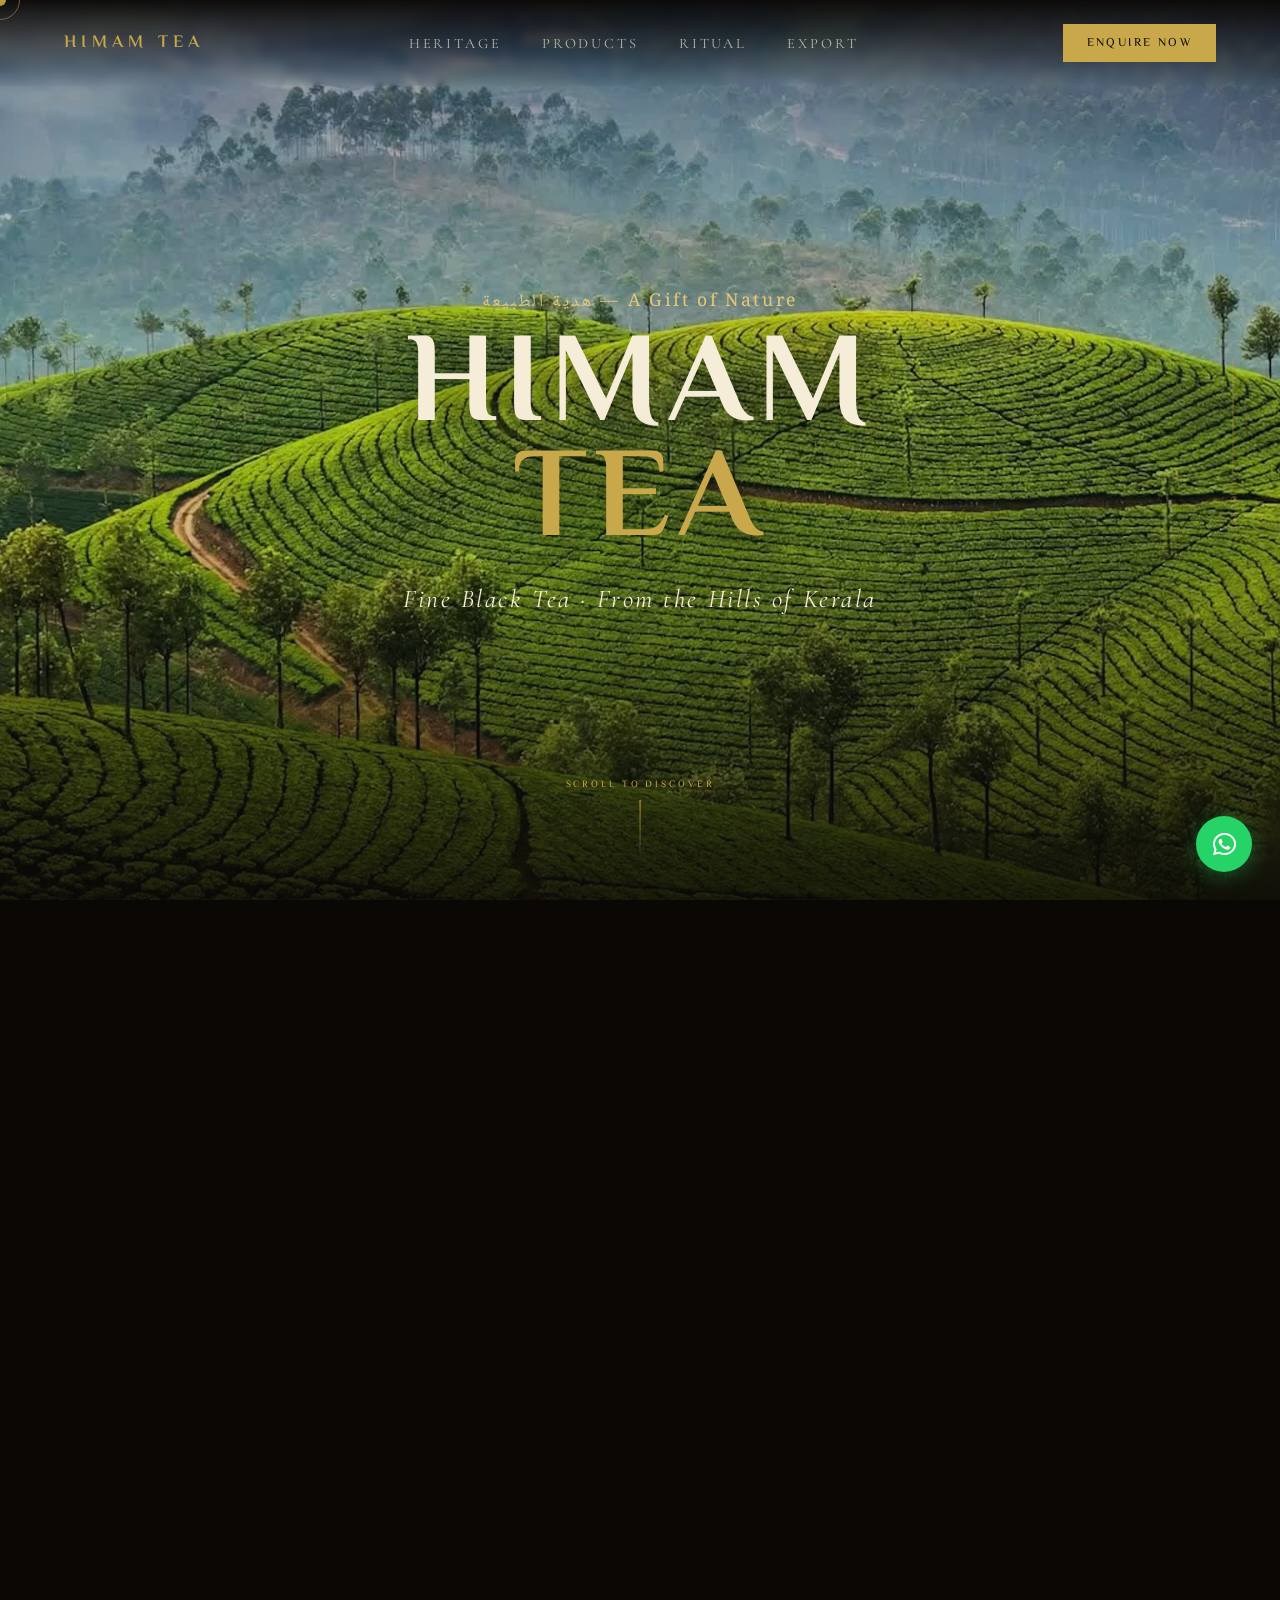
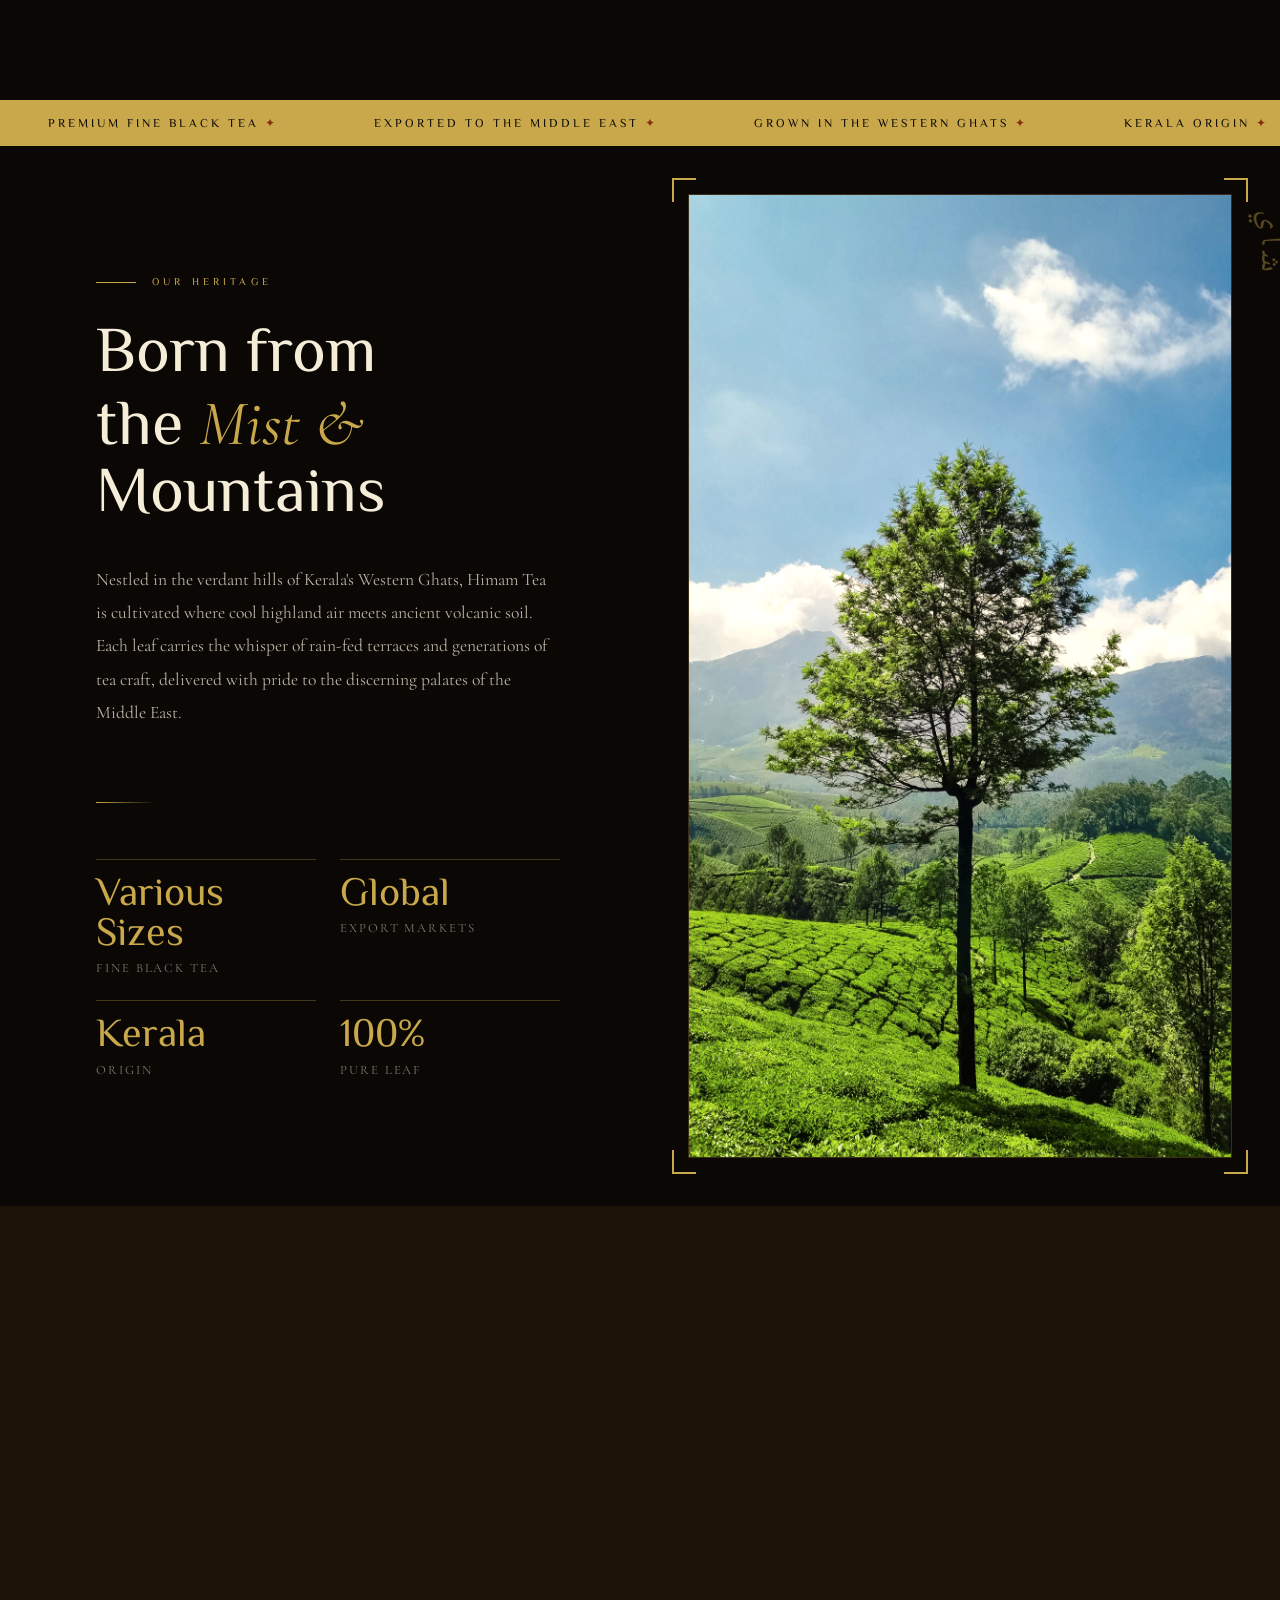
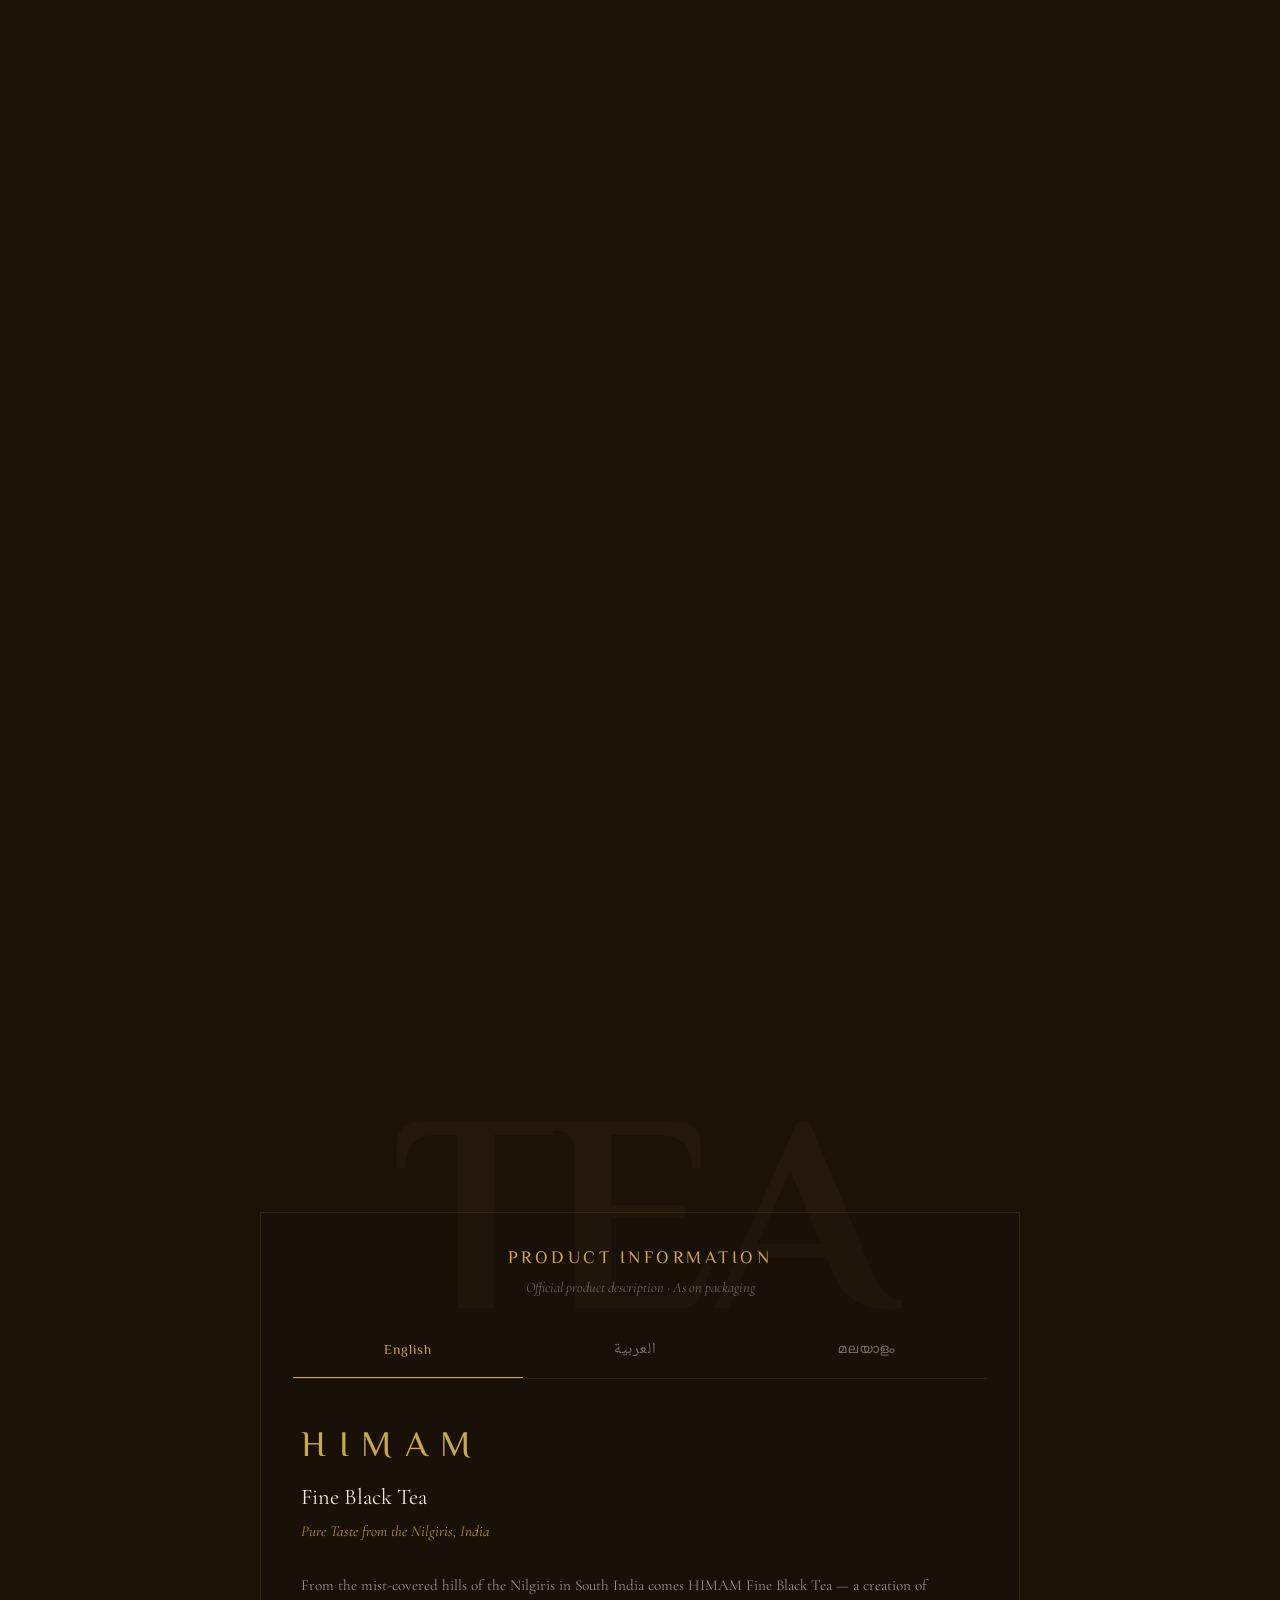
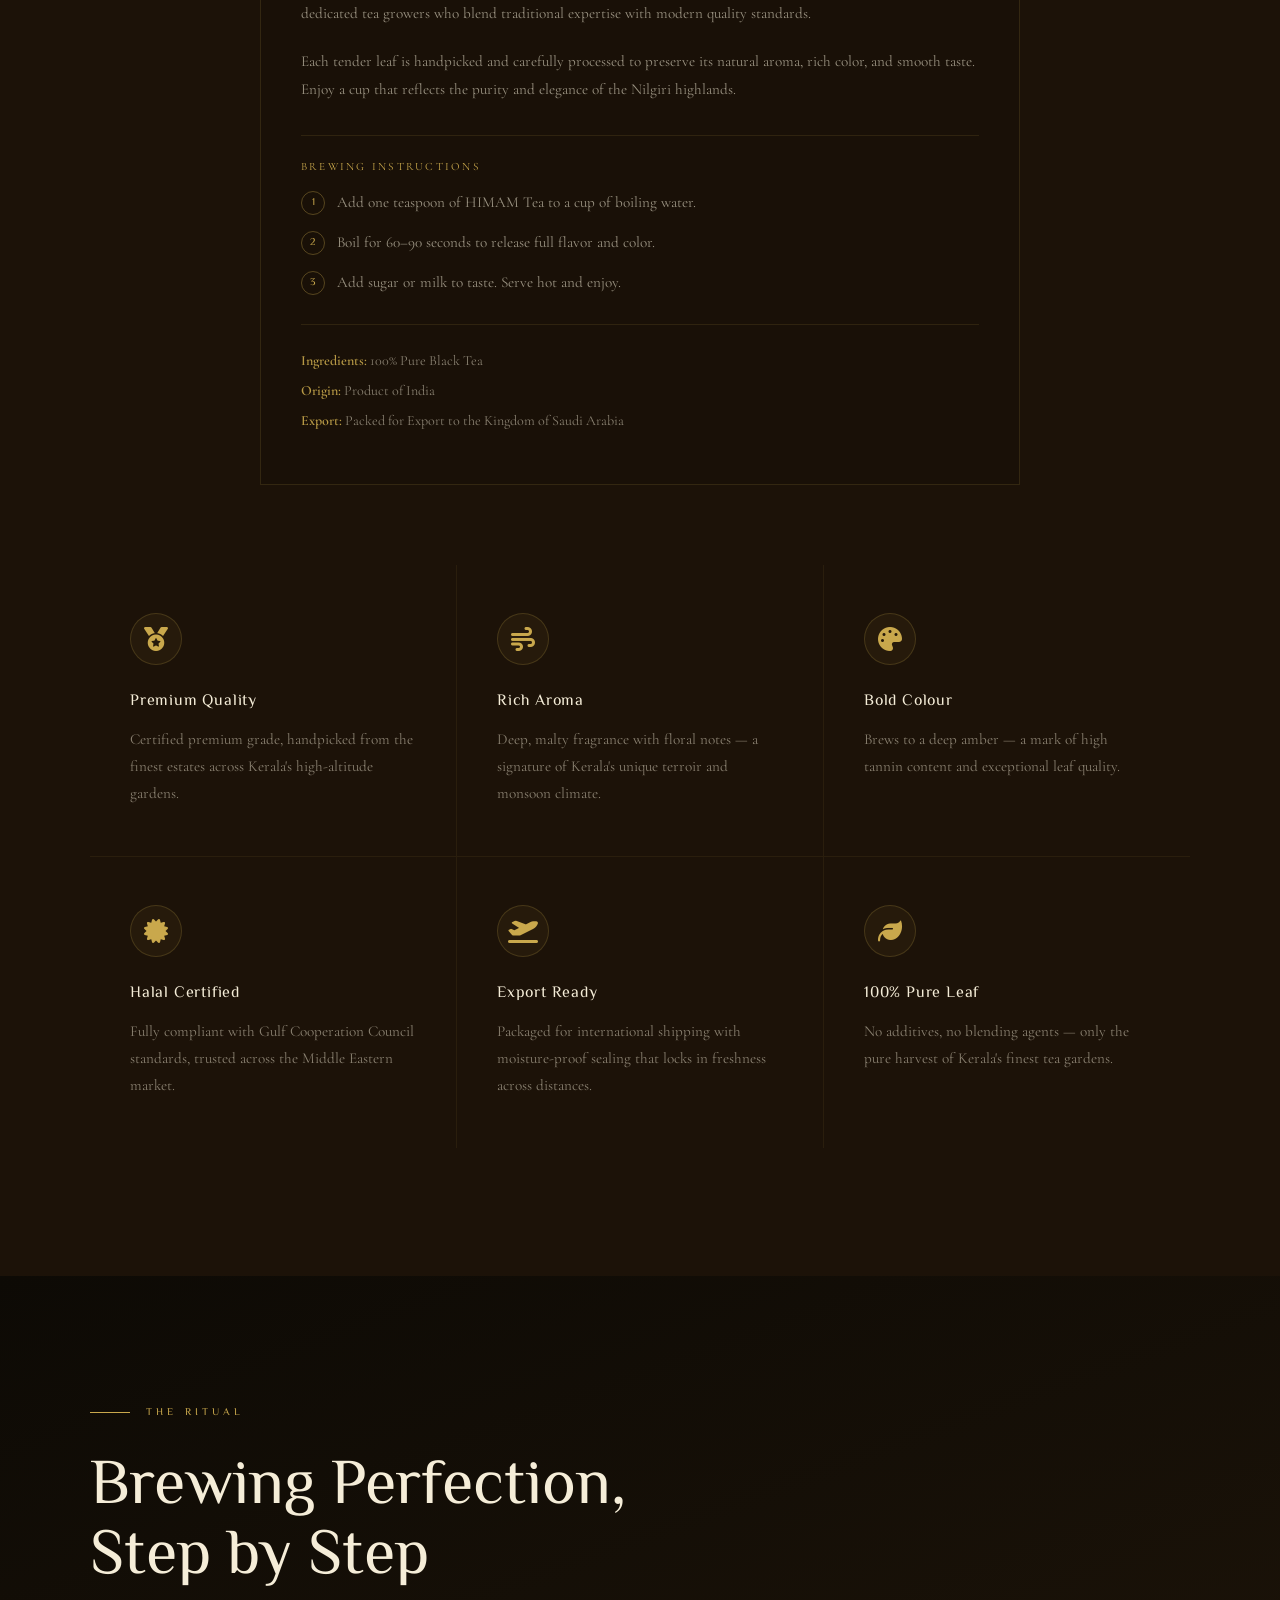
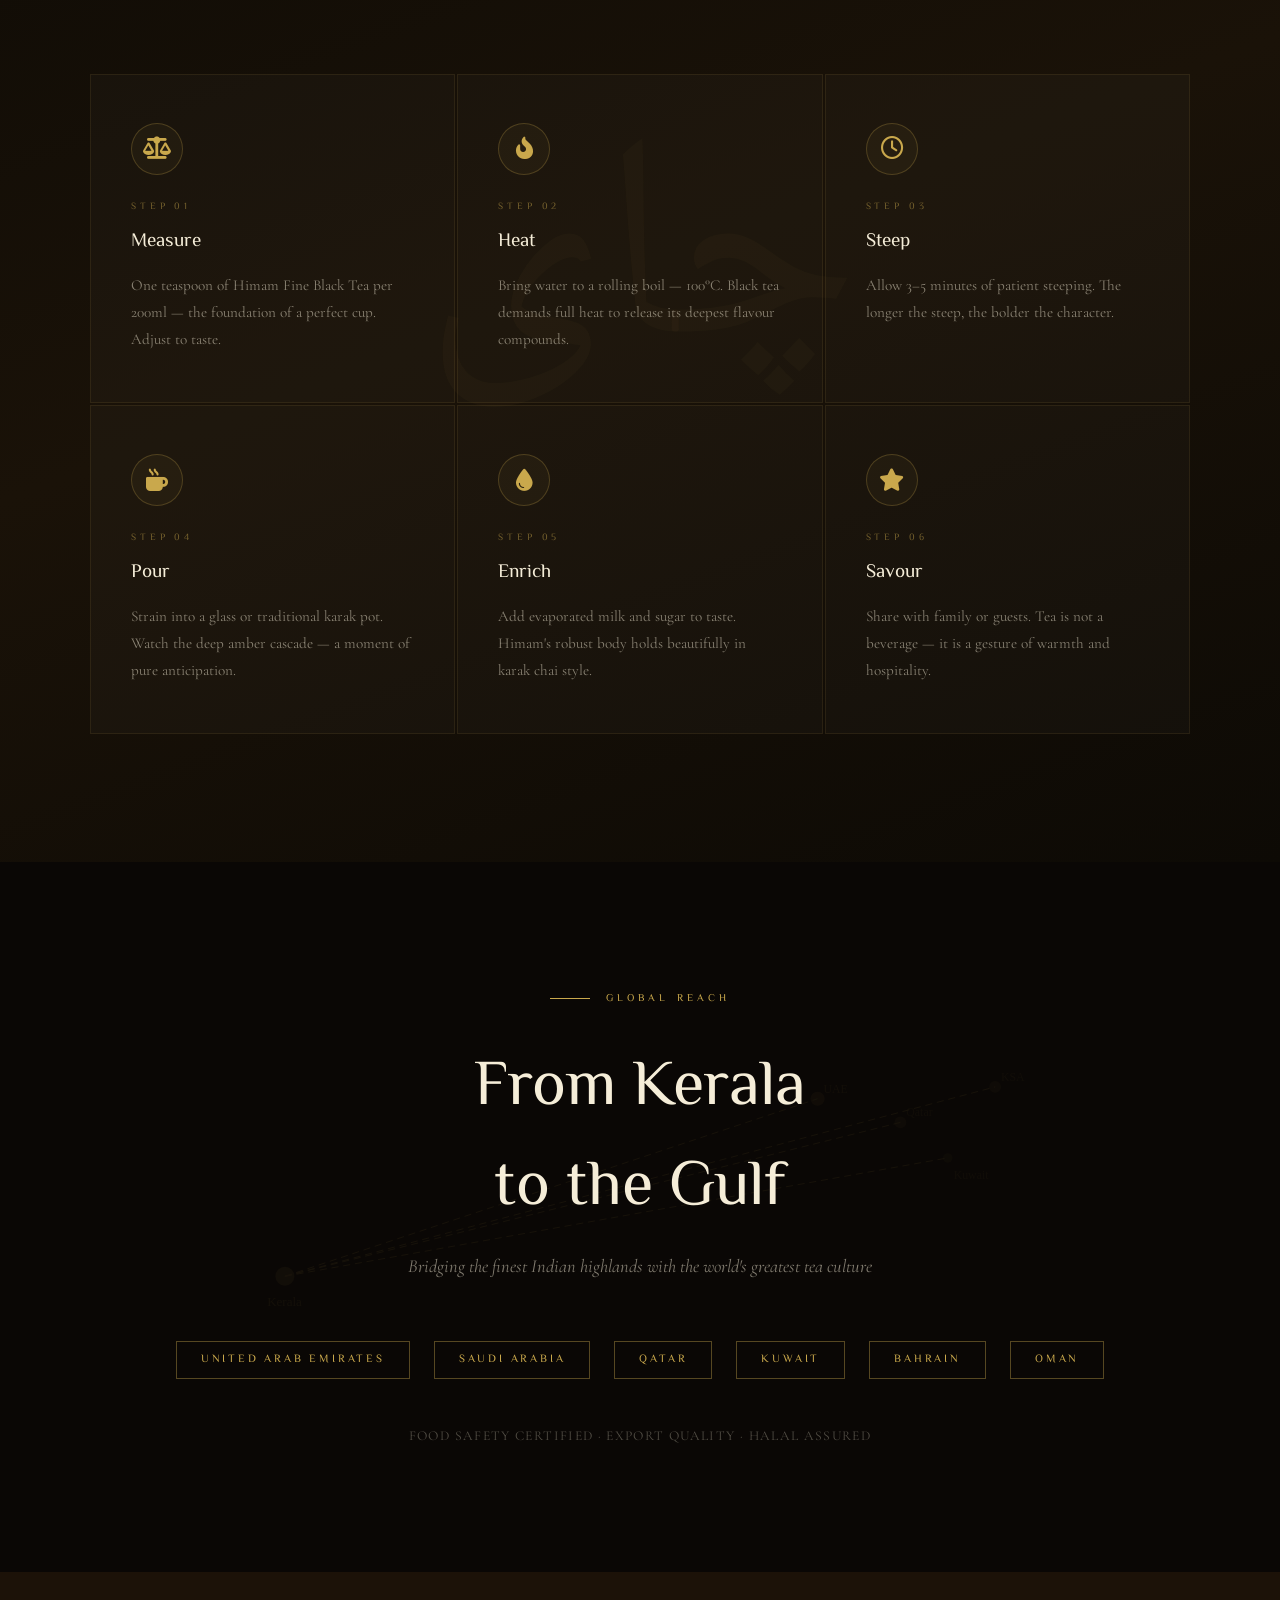
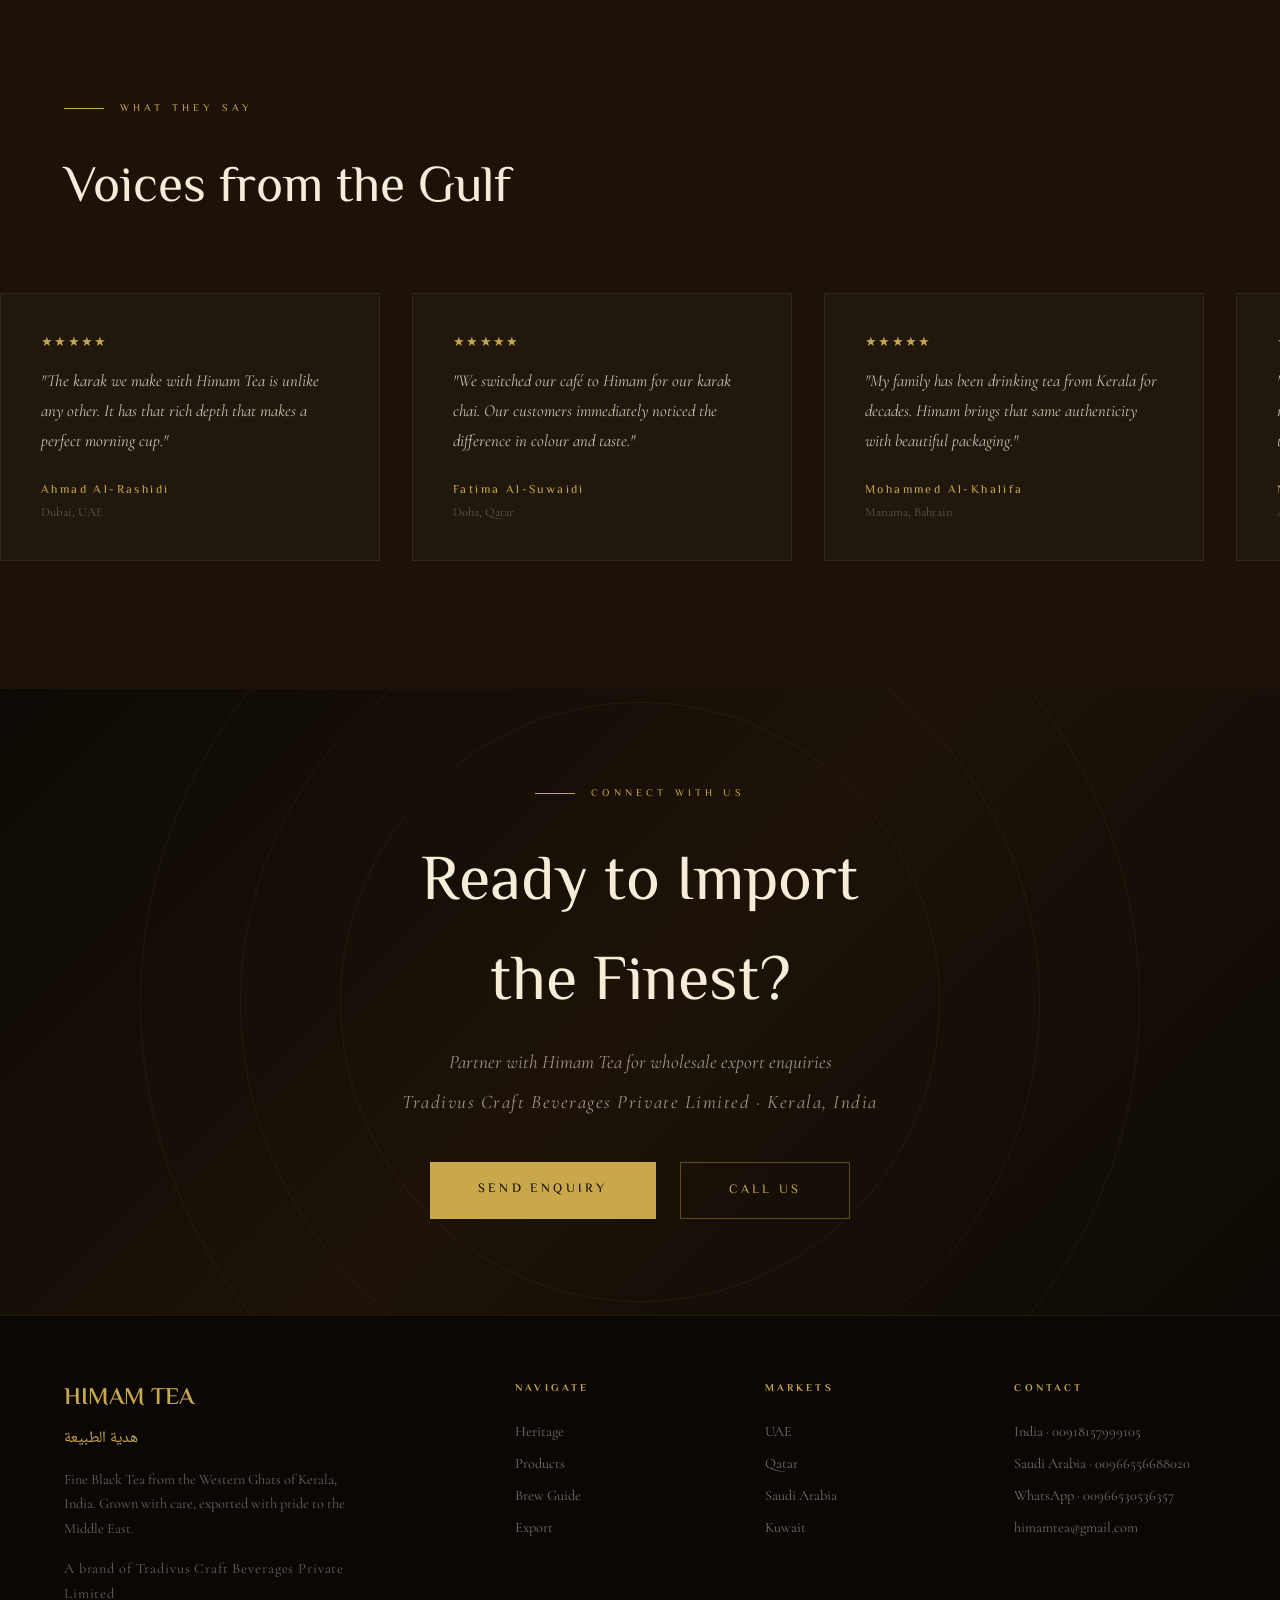
==== commit 6789b7a2: "product description and company name" ====
--- a/index.html
+++ b/index.html
@@ -7,7 +7,7 @@
   <title>Himam Tea — A Gift of Nature</title>
   <link rel="preconnect" href="https://fonts.googleapis.com">
   <link
-    href="https://fonts.googleapis.com/css2?family=Cormorant+Garamond:ital,wght@0,300;0,400;0,600;1,300;1,400&family=El+Messiri:wght@400;500;600;700&family=Noto+Naskh+Arabic:wght@400;600&display=swap"
+    href="https://fonts.googleapis.com/css2?family=Cormorant+Garamond:ital,wght@0,300;0,400;0,600;1,300;1,400&family=El+Messiri:wght@400;500;600;700&family=Noto+Naskh+Arabic:wght@400;600&family=Noto+Sans+Malayalam:wght@400;600&display=swap"
     rel="stylesheet">
   <link rel="stylesheet" href="https://cdnjs.cloudflare.com/ajax/libs/font-awesome/6.5.0/css/all.min.css" />
   <style>
@@ -881,6 +881,247 @@
       color: rgba(245, 237, 216, 0.5);
     }
 
+    .product-info {
+      max-width: 760px;
+      width: 100%;
+      margin: 0 auto 5rem;
+      position: relative;
+      z-index: 2;
+      border: 1px solid rgba(201, 168, 76, 0.15);
+      background: rgba(0, 0, 0, 0.12);
+    }
+
+    .product-info-header {
+      text-align: center;
+      padding: 2rem 2rem 0;
+    }
+
+    .product-info-header h3 {
+      font-family: 'El Messiri', serif;
+      font-size: 1.1rem;
+      font-weight: 400;
+      letter-spacing: 0.2em;
+      text-transform: uppercase;
+      color: var(--gold);
+      margin-bottom: 0.35rem;
+    }
+
+    .product-info-header p {
+      font-size: 0.9rem;
+      font-style: italic;
+      color: rgba(245, 237, 216, 0.4);
+    }
+
+    .product-info-tabs {
+      display: flex;
+      justify-content: center;
+      gap: 0;
+      margin: 1.75rem 2rem 0;
+      border-bottom: 1px solid rgba(201, 168, 76, 0.12);
+      overflow-x: auto;
+      -webkit-overflow-scrolling: touch;
+      scrollbar-width: none;
+    }
+
+    .product-info-tabs::-webkit-scrollbar {
+      display: none;
+    }
+
+    .product-info-tab {
+      flex: 1 1 auto;
+      min-width: max-content;
+      padding: 0.85rem 1.25rem;
+      font-family: 'El Messiri', serif;
+      font-size: 0.85rem;
+      letter-spacing: 0.08em;
+      color: rgba(245, 237, 216, 0.45);
+      background: none;
+      border: none;
+      border-bottom: 2px solid transparent;
+      margin-bottom: -1px;
+      cursor: pointer;
+      transition: color 0.3s, border-color 0.3s;
+      white-space: nowrap;
+    }
+
+    .product-info-tab:hover {
+      color: rgba(245, 237, 216, 0.75);
+    }
+
+    .product-info-tab.active {
+      color: var(--gold);
+      border-bottom-color: var(--gold);
+    }
+
+    .product-info-tab[data-lang="ar"] {
+      font-family: 'Noto Naskh Arabic', serif;
+      font-size: 0.95rem;
+    }
+
+    .product-info-tab[data-lang="ml"] {
+      font-family: 'Noto Sans Malayalam', sans-serif;
+      font-size: 0.8rem;
+    }
+
+    .product-info-panels {
+      padding: 2.5rem 2.5rem 2.75rem;
+    }
+
+    .product-info-panel {
+      display: none;
+      animation: productInfoFade 0.35s ease;
+    }
+
+    .product-info-panel.active {
+      display: block;
+    }
+
+    @keyframes productInfoFade {
+      from {
+        opacity: 0;
+        transform: translateY(6px);
+      }
+
+      to {
+        opacity: 1;
+        transform: translateY(0);
+      }
+    }
+
+    .product-info-panel[lang="en"] .pi-brand {
+      font-family: 'El Messiri', serif;
+    }
+
+    .product-info-panel[lang="ar"] {
+      font-family: 'Noto Naskh Arabic', serif;
+      direction: rtl;
+      text-align: right;
+    }
+
+    .product-info-panel[lang="ml"] {
+      font-family: 'Noto Sans Malayalam', sans-serif;
+    }
+
+    .pi-brand {
+      font-size: clamp(1.75rem, 4vw, 2.25rem);
+      font-weight: 400;
+      letter-spacing: 0.35em;
+      color: var(--gold);
+      margin-bottom: 0.35rem;
+    }
+
+    .product-info-panel[lang="ar"] .pi-brand {
+      letter-spacing: 0.12em;
+    }
+
+    .pi-product-name {
+      font-family: inherit;
+      font-size: clamp(1.15rem, 2.5vw, 1.4rem);
+      font-weight: 400;
+      color: var(--cream);
+      margin-bottom: 0.5rem;
+      line-height: 1.35;
+    }
+
+    .pi-tagline {
+      font-size: 0.95rem;
+      font-style: italic;
+      color: rgba(201, 168, 76, 0.85);
+      margin-bottom: 1.75rem;
+      line-height: 1.5;
+    }
+
+    .product-info-panel[lang="ar"] .pi-tagline {
+      font-style: normal;
+    }
+
+    .pi-body {
+      font-size: 0.95rem;
+      line-height: 1.85;
+      color: rgba(245, 237, 216, 0.58);
+      margin-bottom: 1.25rem;
+    }
+
+    .pi-section-label {
+      font-family: inherit;
+      font-size: 0.7rem;
+      letter-spacing: 0.2em;
+      text-transform: uppercase;
+      color: var(--gold);
+      margin: 2rem 0 1rem;
+      padding-top: 1.5rem;
+      border-top: 1px solid rgba(201, 168, 76, 0.12);
+    }
+
+    .product-info-panel[lang="ar"] .pi-section-label {
+      text-transform: none;
+      letter-spacing: 0.05em;
+      font-size: 0.85rem;
+    }
+
+    .pi-steps {
+      margin: 0;
+      padding: 0;
+      list-style: none;
+      counter-reset: pi-step;
+    }
+
+    .pi-steps li {
+      position: relative;
+      padding-left: 2.25rem;
+      margin-bottom: 0.85rem;
+      font-size: 0.95rem;
+      line-height: 1.75;
+      color: rgba(245, 237, 216, 0.58);
+      counter-increment: pi-step;
+    }
+
+    .product-info-panel[lang="ar"] .pi-steps li {
+      padding-left: 0;
+      padding-right: 2.25rem;
+    }
+
+    .pi-steps li::before {
+      content: counter(pi-step);
+      position: absolute;
+      left: 0;
+      top: 0.1rem;
+      width: 1.5rem;
+      height: 1.5rem;
+      display: flex;
+      align-items: center;
+      justify-content: center;
+      font-family: 'El Messiri', serif;
+      font-size: 0.65rem;
+      color: var(--gold);
+      border: 1px solid rgba(201, 168, 76, 0.35);
+      border-radius: 50%;
+    }
+
+    .product-info-panel[lang="ar"] .pi-steps li::before {
+      left: auto;
+      right: 0;
+      font-family: 'Noto Naskh Arabic', serif;
+    }
+
+    .pi-meta {
+      margin-top: 1.75rem;
+      padding-top: 1.5rem;
+      border-top: 1px solid rgba(201, 168, 76, 0.12);
+    }
+
+    .pi-meta p {
+      font-size: 0.88rem;
+      line-height: 1.75;
+      color: rgba(245, 237, 216, 0.5);
+      margin-bottom: 0.35rem;
+    }
+
+    .pi-meta strong {
+      color: rgba(201, 168, 76, 0.9);
+      font-weight: 600;
+    }
+
     /* ══════════════ RITUAL SECTION ══════════════ */
     #ritual {
       min-height: 100vh;
@@ -1163,6 +1404,15 @@
       font-size: 1.2rem;
       color: rgba(245, 237, 216, 0.6);
       margin-bottom: 3rem;
+    }
+
+    .cta-entity {
+      font-style: normal;
+      font-size: 0.8rem;
+      letter-spacing: 0.08em;
+      color: rgba(245, 237, 216, 0.35);
+      margin-top: -2rem;
+      margin-bottom: 2.5rem;
     }
 
     .cta-buttons {
@@ -1267,6 +1517,28 @@
       margin-top: 1rem;
     }
 
+    .footer-parent {
+      font-size: 0.75rem;
+      color: rgba(245, 237, 216, 0.28);
+      letter-spacing: 0.06em;
+      margin-top: 0.75rem;
+      max-width: 300px;
+      line-height: 1.6;
+    }
+
+    .footer-bottom-legal {
+      display: flex;
+      flex-direction: column;
+      gap: 0.35rem;
+    }
+
+    .footer-bottom-legal .footer-parent {
+      margin-top: 0;
+      max-width: none;
+      font-size: 0.72rem;
+      color: rgba(245, 237, 216, 0.2);
+    }
+
     .footer-col h4 {
       font-family: 'El Messiri', serif;
       font-size: 0.65rem;
@@ -1615,6 +1887,30 @@
         grid-template-columns: 1fr 1fr;
         margin-bottom: 3rem;
         gap: 1rem;
+      }
+
+      .product-info {
+        margin-bottom: 3rem;
+      }
+
+      .product-info-tabs {
+        margin-left: 1rem;
+        margin-right: 1rem;
+        justify-content: flex-start;
+      }
+
+      .product-info-tab {
+        flex: 0 0 auto;
+        padding: 0.75rem 1rem;
+        font-size: 0.8rem;
+      }
+
+      .product-info-panels {
+        padding: 1.75rem 1.5rem 2rem;
+      }
+
+      .product-info-header {
+        padding: 1.5rem 1.5rem 0;
       }
 
       .product-card-info {
@@ -1925,6 +2221,86 @@
       <p class="product-catalog-sub">Available in retail and bulk formats</p>
     </div>
     <div class="product-catalog" id="product-catalog"></div>
+
+    <div class="product-info reveal">
+      <div class="product-info-header">
+        <h3>Product Information</h3>
+        <p>Official product description · As on packaging</p>
+      </div>
+      <div class="product-info-tabs" role="tablist" aria-label="Product description language">
+        <button type="button" class="product-info-tab active" role="tab" id="tab-en" aria-selected="true"
+          aria-controls="panel-en" data-lang="en">English</button>
+        <button type="button" class="product-info-tab" role="tab" id="tab-ar" aria-selected="false"
+          aria-controls="panel-ar" data-lang="ar" tabindex="-1">العربية</button>
+        <button type="button" class="product-info-tab" role="tab" id="tab-ml" aria-selected="false"
+          aria-controls="panel-ml" data-lang="ml" tabindex="-1">മലയാളം</button>
+      </div>
+      <div class="product-info-panels">
+        <div class="product-info-panel active" id="panel-en" role="tabpanel" lang="en" aria-labelledby="tab-en">
+          <p class="pi-brand">HIMAM</p>
+          <h4 class="pi-product-name">Fine Black Tea</h4>
+          <p class="pi-tagline">Pure Taste from the Nilgiris, India</p>
+          <p class="pi-body">From the mist-covered hills of the Nilgiris in South India comes HIMAM Fine Black Tea — a
+            creation of dedicated tea growers who blend traditional expertise with modern quality standards.</p>
+          <p class="pi-body">Each tender leaf is handpicked and carefully processed to preserve its natural aroma, rich
+            color, and smooth taste. Enjoy a cup that reflects the purity and elegance of the Nilgiri highlands.</p>
+          <p class="pi-section-label">Brewing Instructions</p>
+          <ol class="pi-steps">
+            <li>Add one teaspoon of HIMAM Tea to a cup of boiling water.</li>
+            <li>Boil for 60–90 seconds to release full flavor and color.</li>
+            <li>Add sugar or milk to taste. Serve hot and enjoy.</li>
+          </ol>
+          <div class="pi-meta">
+            <p><strong>Ingredients:</strong> 100% Pure Black Tea</p>
+            <p><strong>Origin:</strong> Product of India</p>
+            <p><strong>Export:</strong> Packed for Export to the Kingdom of Saudi Arabia</p>
+          </div>
+        </div>
+        <div class="product-info-panel" id="panel-ar" role="tabpanel" lang="ar" aria-labelledby="tab-ar" hidden>
+          <p class="pi-brand">همـم</p>
+          <h4 class="pi-product-name">شاي أسود فاخر</h4>
+          <p class="pi-tagline">طعم نقي من جبال نيلغيري، الهند</p>
+          <p class="pi-body">من التلال المغمورة بالضباب في منطقة نيلغيري بجنوب الهند، يأتي شاي هيـمـم الأسود الفاخر —
+            من إنتاج مزارعين متخصصين يجمعون بين الخبرة التقليدية ومعايير الجودة الحديثة.</p>
+          <p class="pi-body">تُقطف أوراق الشاي بعناية من الشجيرات الطرية وتُحضّر بدقة للحفاظ على رائحتها الطبيعية ولونها
+            الذهبي الغني ومذاقها الناعم. استمتع بكوب من الشاي يعكس نقاء وأناقة مرتفعات نيلغيري.</p>
+          <p class="pi-section-label">طريقة التحضير</p>
+          <ol class="pi-steps">
+            <li>أضف ملعقة صغيرة من شاي هيـمـم إلى كوب من الماء المغلي.</li>
+            <li>اغلِ لمدة 60 إلى 90 ثانية لإبراز النكهة واللون الكاملين.</li>
+            <li>أضف السكر أو الحليب حسب الرغبة. قدّمه ساخناً وتمتّع بالمذاق الأصيل.</li>
+          </ol>
+          <div class="pi-meta">
+            <p><strong>المكونات:</strong> شاي أسود نقي 100%</p>
+            <p><strong>المنشأ:</strong> منتج من الهند</p>
+            <p><strong>التصدير:</strong> معبأ للتصدير إلى المملكة العربية السعودية</p>
+          </div>
+        </div>
+        <div class="product-info-panel" id="panel-ml" role="tabpanel" lang="ml" aria-labelledby="tab-ml" hidden>
+          <p class="pi-brand">ഹിമം</p>
+          <h4 class="pi-product-name">ഫൈൻ ബ്ലാക്ക് ടീ</h4>
+          <p class="pi-tagline">ഇന്ത്യയിലെ നീലഗിരിയിൽ നിന്നുള്ള ശുദ്ധമായ രുചി</p>
+          <p class="pi-body">ദക്ഷിണേന്ത്യയിലെ നീലഗിരിയിലെ മൂടൽമഞ്ഞ് മൂടിയ കുന്നുകളിൽ നിന്നാണ് ഹിമാം ഫൈൻ ബ്ലാക്ക് ടീ
+            വരുന്നത് - പരമ്പരാഗത വൈദഗ്ദ്ധ്യം ആധുനിക ഗുണനിലവാര മാനദണ്ഡങ്ങളുമായി സംയോജിപ്പിച്ച് സമർപ്പിതരായ തേയില
+            കർഷകരുടെ സൃഷ്ടി.</p>
+          <p class="pi-body">ഓരോ ഇളം ഇലയും കൈകൊണ്ട് ശ്രദ്ധാപൂർവ്വം സംസ്കരിച്ച് അതിന്റെ സ്വാഭാവിക സുഗന്ധം, സമ്പന്നമായ
+            നിറം, മാർദ്ദവമായ രുചി എന്നിവ സംരക്ഷിക്കുന്നു. നീലഗിരിയുടെ ഉയർന്ന പ്രദേശങ്ങളുടെ പരിശുദ്ധിയും ചാരുതയും
+            പ്രതിഫലിപ്പിക്കുന്ന ഒരു കപ്പ് ആസ്വദിക്കൂ.</p>
+          <p class="pi-section-label">ബ്രൂയിംഗ് നിർദ്ദേശങ്ങൾ</p>
+          <ol class="pi-steps">
+            <li>ഒരു കപ്പ് തിളച്ച വെള്ളത്തിൽ ഒരു ടീസ്പൂൺ ഹിമം ചായ ചേർക്കുക.</li>
+            <li>പൂർണ്ണമായ സ്വാദും നിറവും കിട്ടാൻ 60–90 സെക്കൻഡ് തിളപ്പിക്കുക.</li>
+            <li>രുചിയിൽ പഞ്ചസാരയോ പാലോ ചേർക്കുക. ചൂടോടെ വിളമ്പുക, ആസ്വദിക്കുക.</li>
+          </ol>
+          <div class="pi-meta">
+            <p><strong>ചേരുവകൾ:</strong> 100% ശുദ്ധമായ ബ്ലാക്ക് ടീ</p>
+            <p><strong>ഉത്ഭവം:</strong> ഇന്ത്യയുടെ ഉൽപ്പന്നം</p>
+            <p><strong>കയറ്റുമതി:</strong> സൗദി അറേബ്യ യിലേക്ക് കയറ്റുമതി ചെയ്യുന്നതിനായി പായ്ക്ക് ചെയ്തിരിക്കുന്നു</p>
+          </div>
+        </div>
+      </div>
+    </div>
+
     <div class="product-showcase">
       <div class="product-feature-card reveal">
         <div class="pf-icon"><i class="fa-solid fa-medal"></i></div>
@@ -2136,6 +2512,7 @@
       <div class="section-tag" style="justify-content:center;">Connect With Us</div>
       <h2>Ready to Import<br>the Finest?</h2>
       <p>Partner with Himam Tea for wholesale export enquiries</p>
+      <p class="cta-entity">Tradivus Craft Beverages Private Limited · Kerala, India</p>
       <div class="cta-buttons">
         <a href="mailto:himamtea@gmail.com" class="btn-primary">Send Enquiry</a>
         <a href="tel:+918157999105" class="btn-secondary">Call Us</a>
@@ -2150,6 +2527,7 @@
       <span style="font-family:'Noto Naskh Arabic',serif;color:var(--gold);font-size:1rem;">هدية الطبيعة</span>
       <p>Fine Black Tea from the Western Ghats of Kerala, India. Grown with care, exported with pride to the Middle
         East.</p>
+      <p class="footer-parent">A brand of Tradivus Craft Beverages Private Limited</p>
     </div>
     <div class="footer-col">
       <h4>Navigate</h4>
@@ -2181,7 +2559,10 @@
     </div>
   </footer>
   <div class="footer-bottom">
-    <p>© 2025 Himam Tea · All Rights Reserved · Kerala, India</p>
+    <div class="footer-bottom-legal">
+      <p>© 2025 Himam Tea · All Rights Reserved · Kerala, India</p>
+      <p class="footer-parent">Tradivus Craft Beverages Private Limited</p>
+    </div>
     <span class="footer-tagline-arabic">شاي هِمام</span>
   </div>
 
@@ -2241,6 +2622,46 @@
     renderProductCatalog();
 
     // ══════════════════════════════════
+    // PRODUCT INFO — language tabs
+    // ══════════════════════════════════
+    (function initProductInfoTabs() {
+      const tabs = document.querySelectorAll('.product-info-tab');
+      const panels = document.querySelectorAll('.product-info-panel');
+      if (!tabs.length) return;
+
+      function activateTab(tab) {
+        const lang = tab.dataset.lang;
+        tabs.forEach(t => {
+          const isActive = t === tab;
+          t.classList.toggle('active', isActive);
+          t.setAttribute('aria-selected', isActive ? 'true' : 'false');
+          t.tabIndex = isActive ? 0 : -1;
+        });
+        panels.forEach(p => {
+          const isActive = p.id === `panel-${lang}`;
+          p.classList.toggle('active', isActive);
+          p.hidden = !isActive;
+        });
+      }
+
+      tabs.forEach(tab => {
+        tab.addEventListener('click', () => activateTab(tab));
+        tab.addEventListener('keydown', e => {
+          const tabsArr = [...tabs];
+          const i = tabsArr.indexOf(tab);
+          if (e.key === 'ArrowRight' || e.key === 'ArrowLeft') {
+            e.preventDefault();
+            const next = e.key === 'ArrowRight'
+              ? tabsArr[(i + 1) % tabsArr.length]
+              : tabsArr[(i - 1 + tabsArr.length) % tabsArr.length];
+            next.focus();
+            activateTab(next);
+          }
+        });
+      });
+    })();
+
+    // ══════════════════════════════════
     // CUSTOM CURSOR
     // ══════════════════════════════════
     const cursor = document.getElementById('cursor');
@@ -2259,7 +2680,7 @@
       requestAnimationFrame(animateCursor);
     }
     animateCursor();
-    document.querySelectorAll('a, button, .ritual-card, .product-card').forEach(el => {
+    document.querySelectorAll('a, button, .ritual-card, .product-card, .product-info-tab').forEach(el => {
       el.addEventListener('mouseenter', () => {
         cursor.style.width = '20px';
         cursor.style.height = '20px';
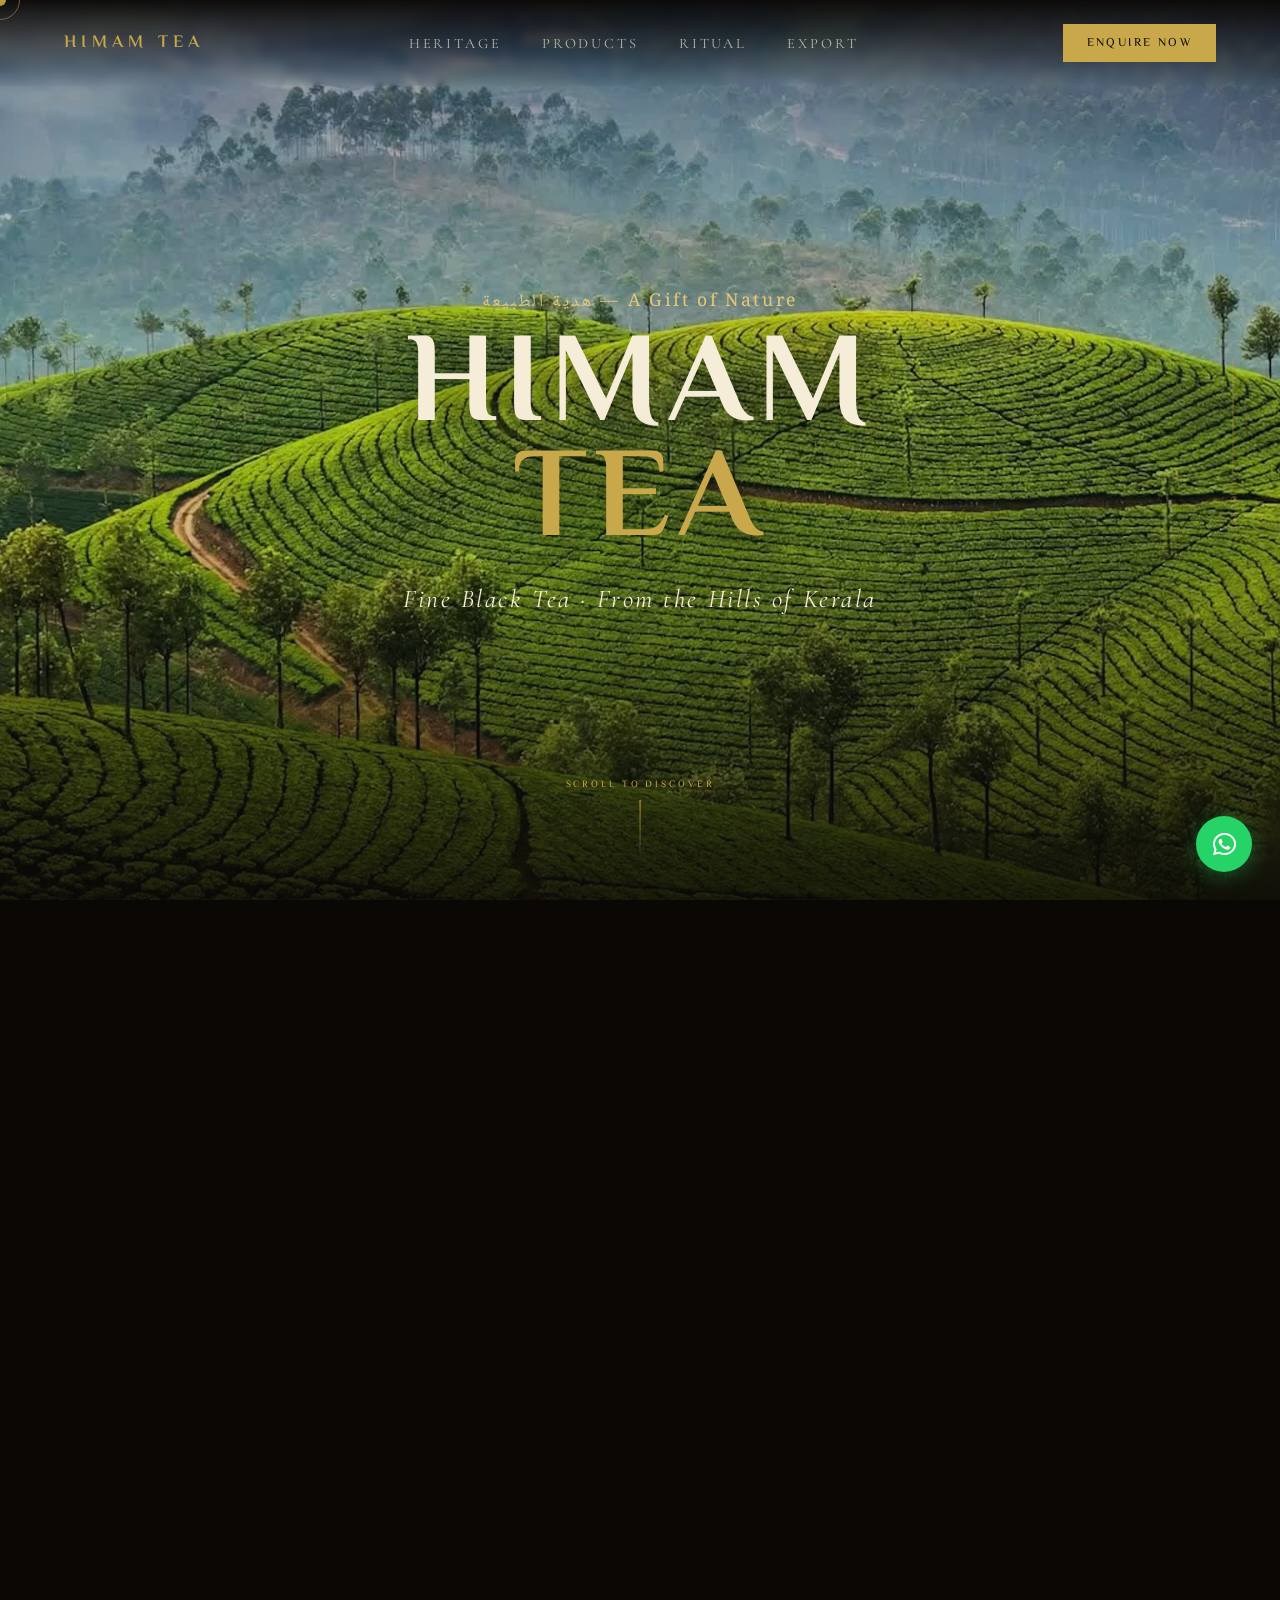
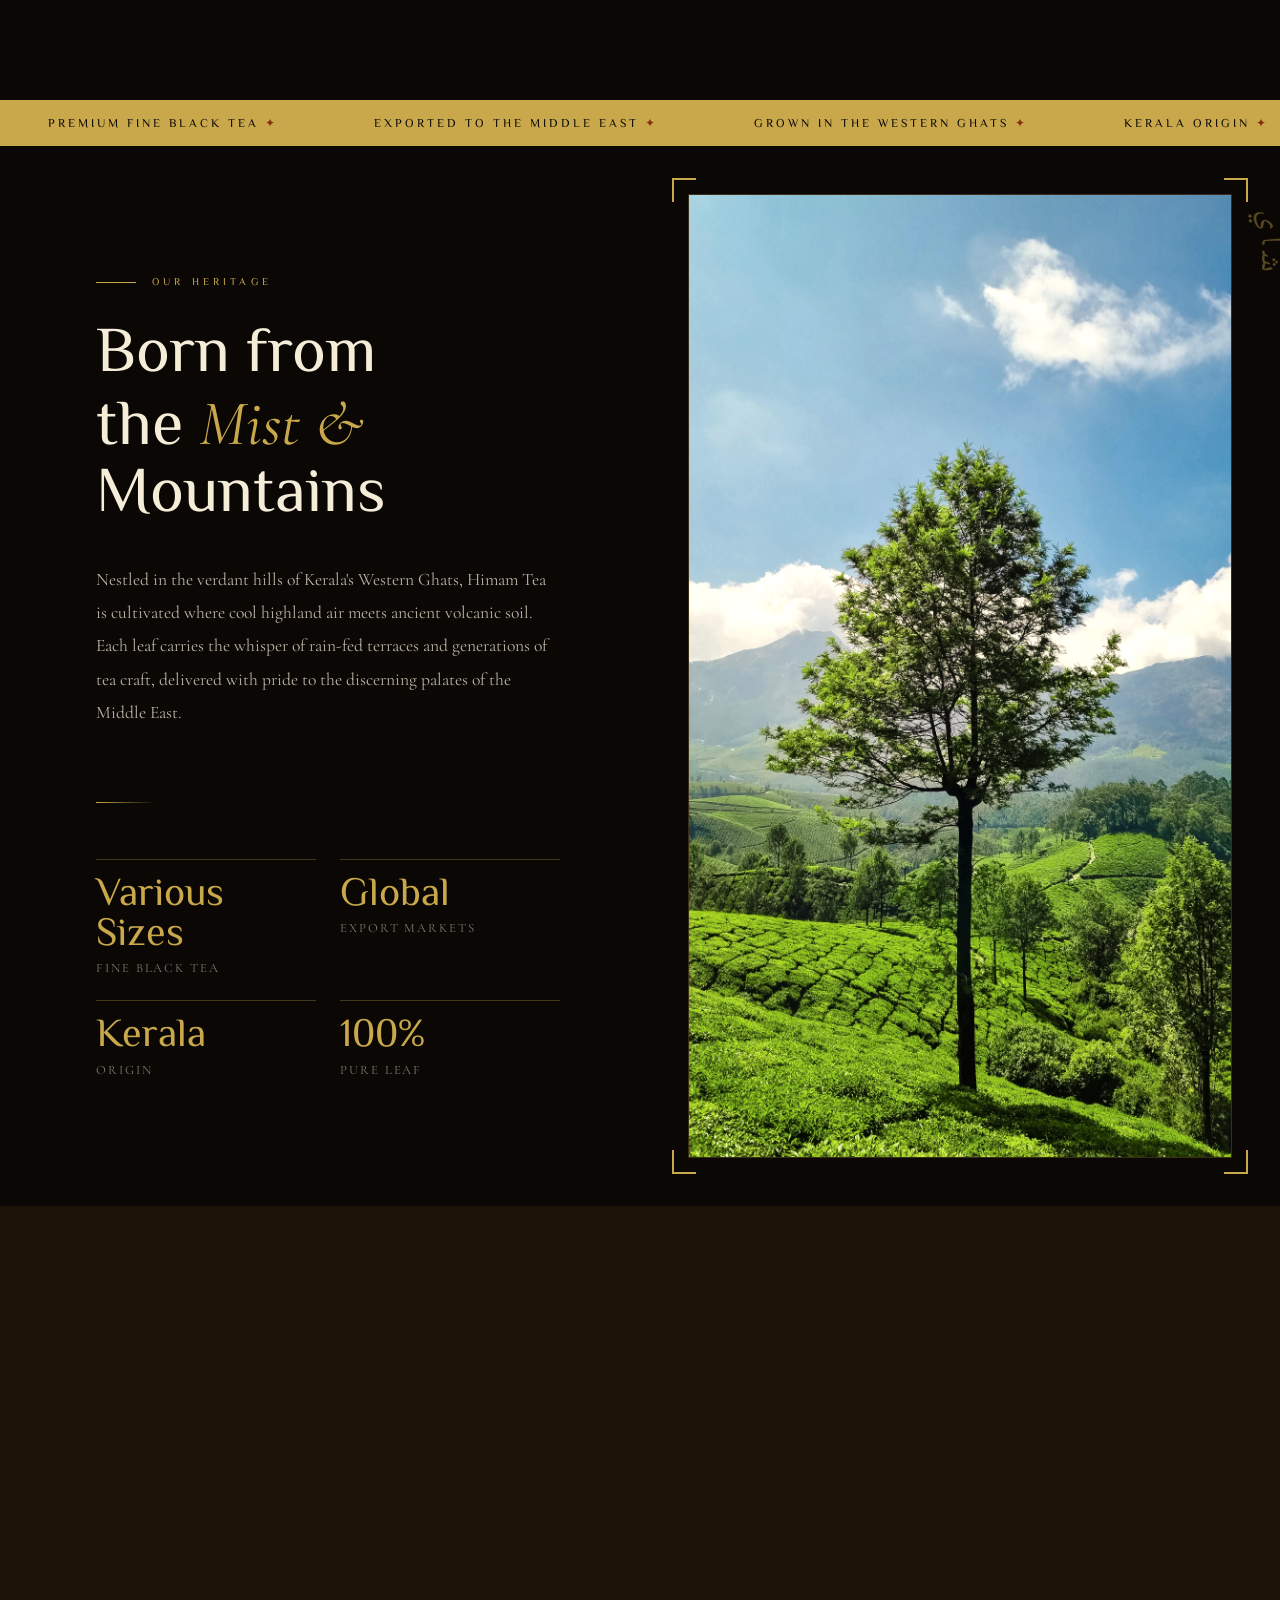
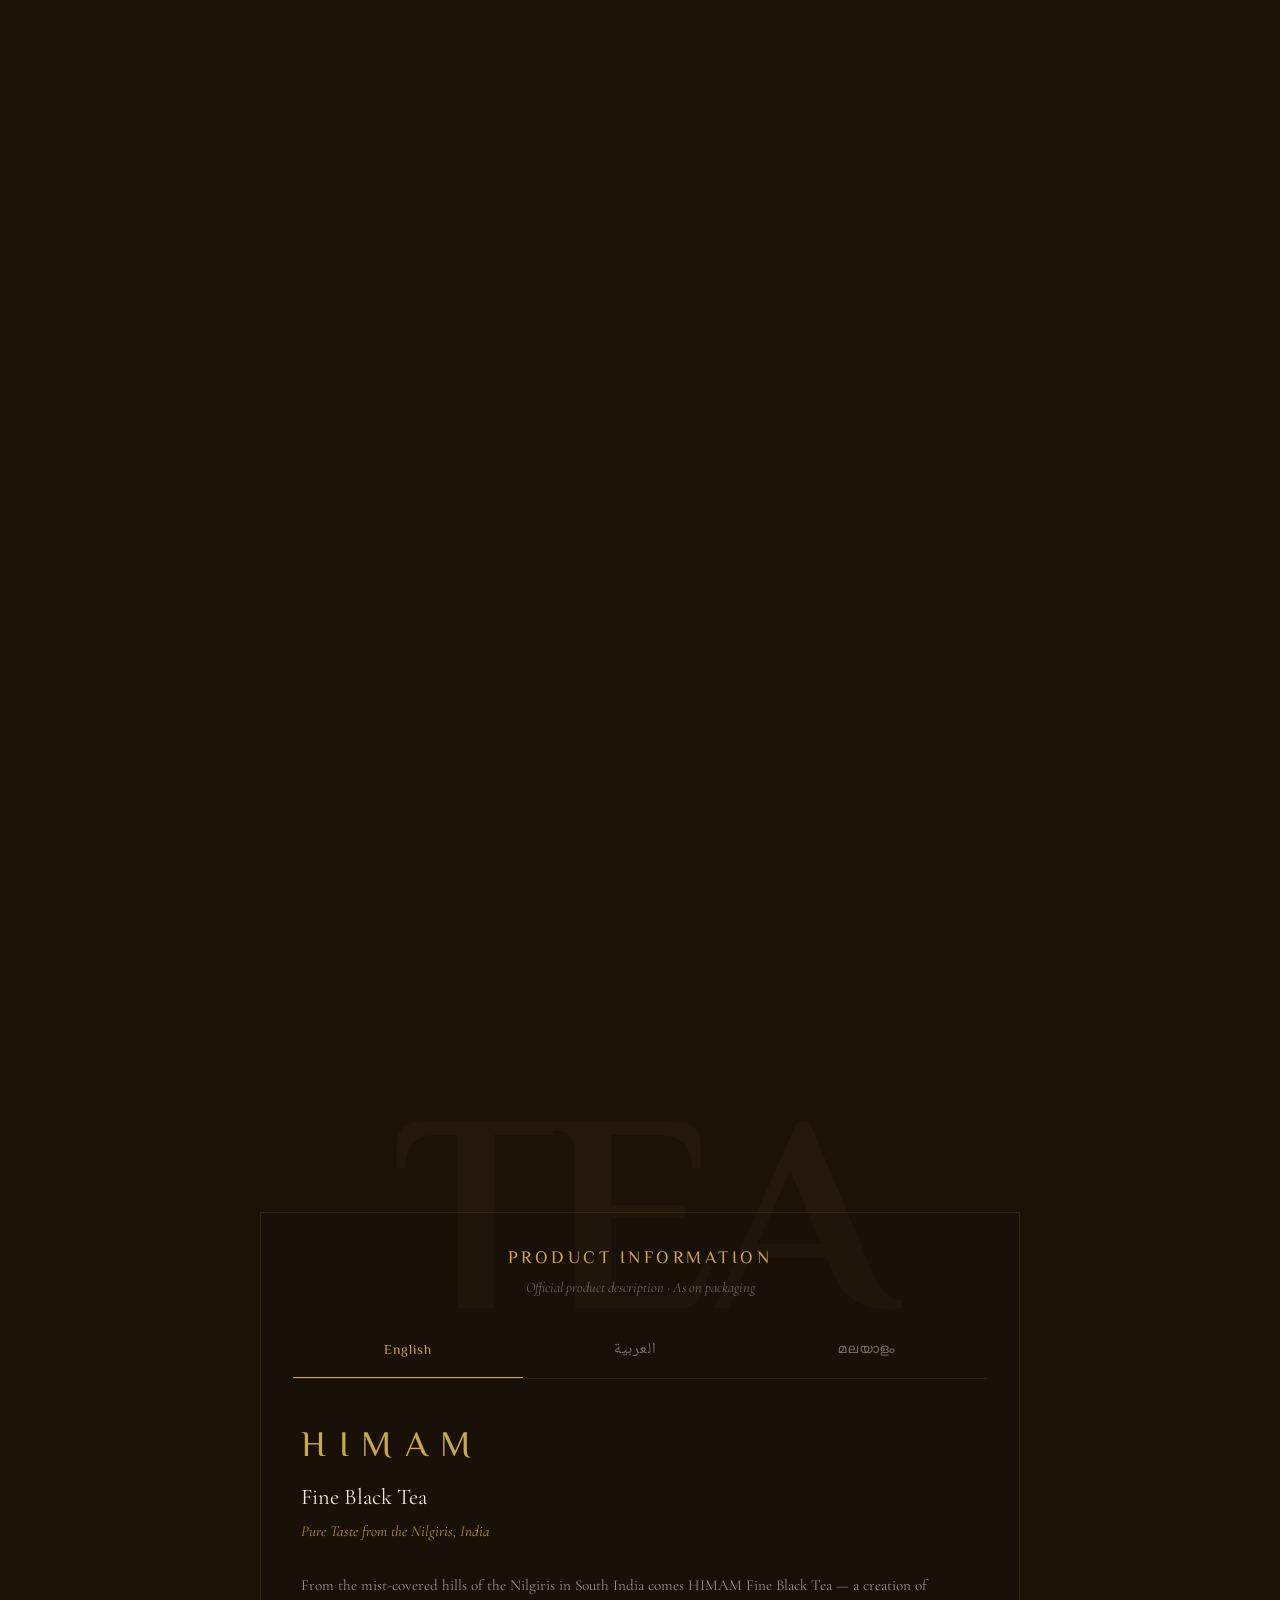
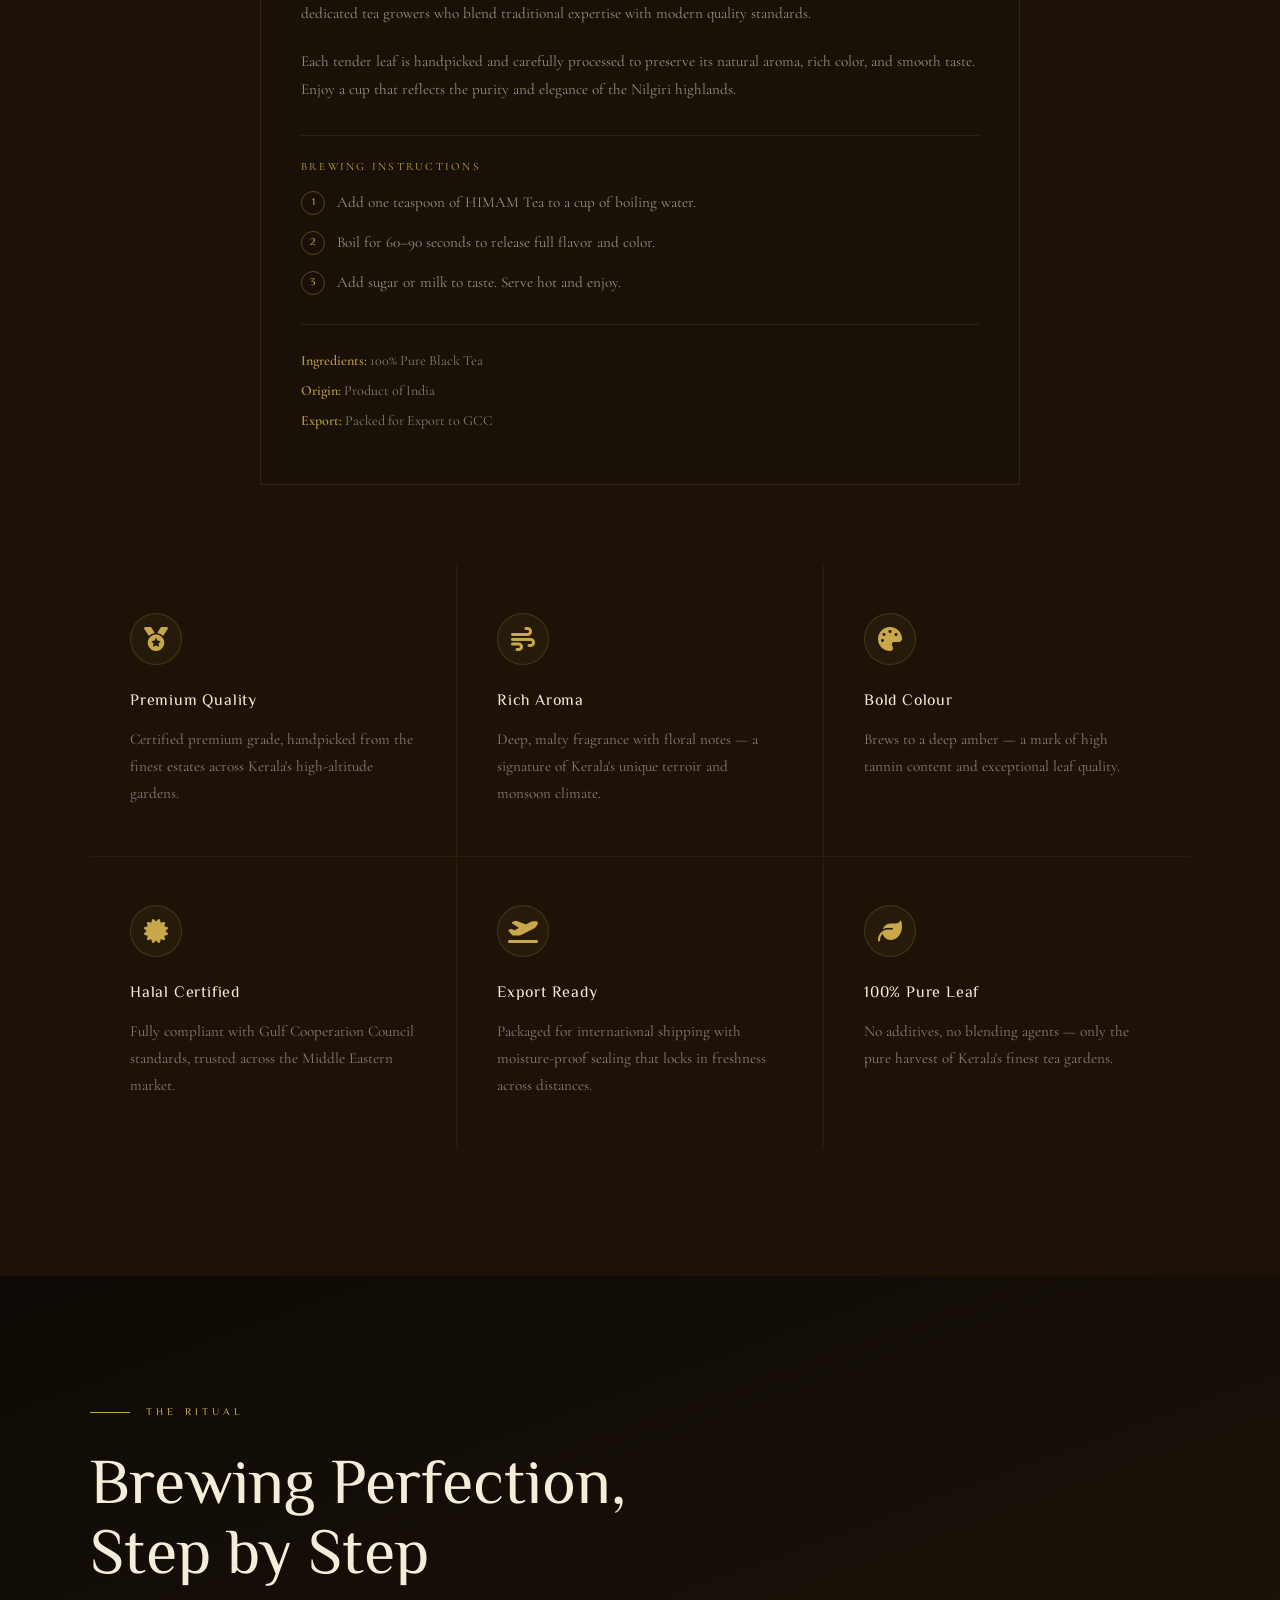
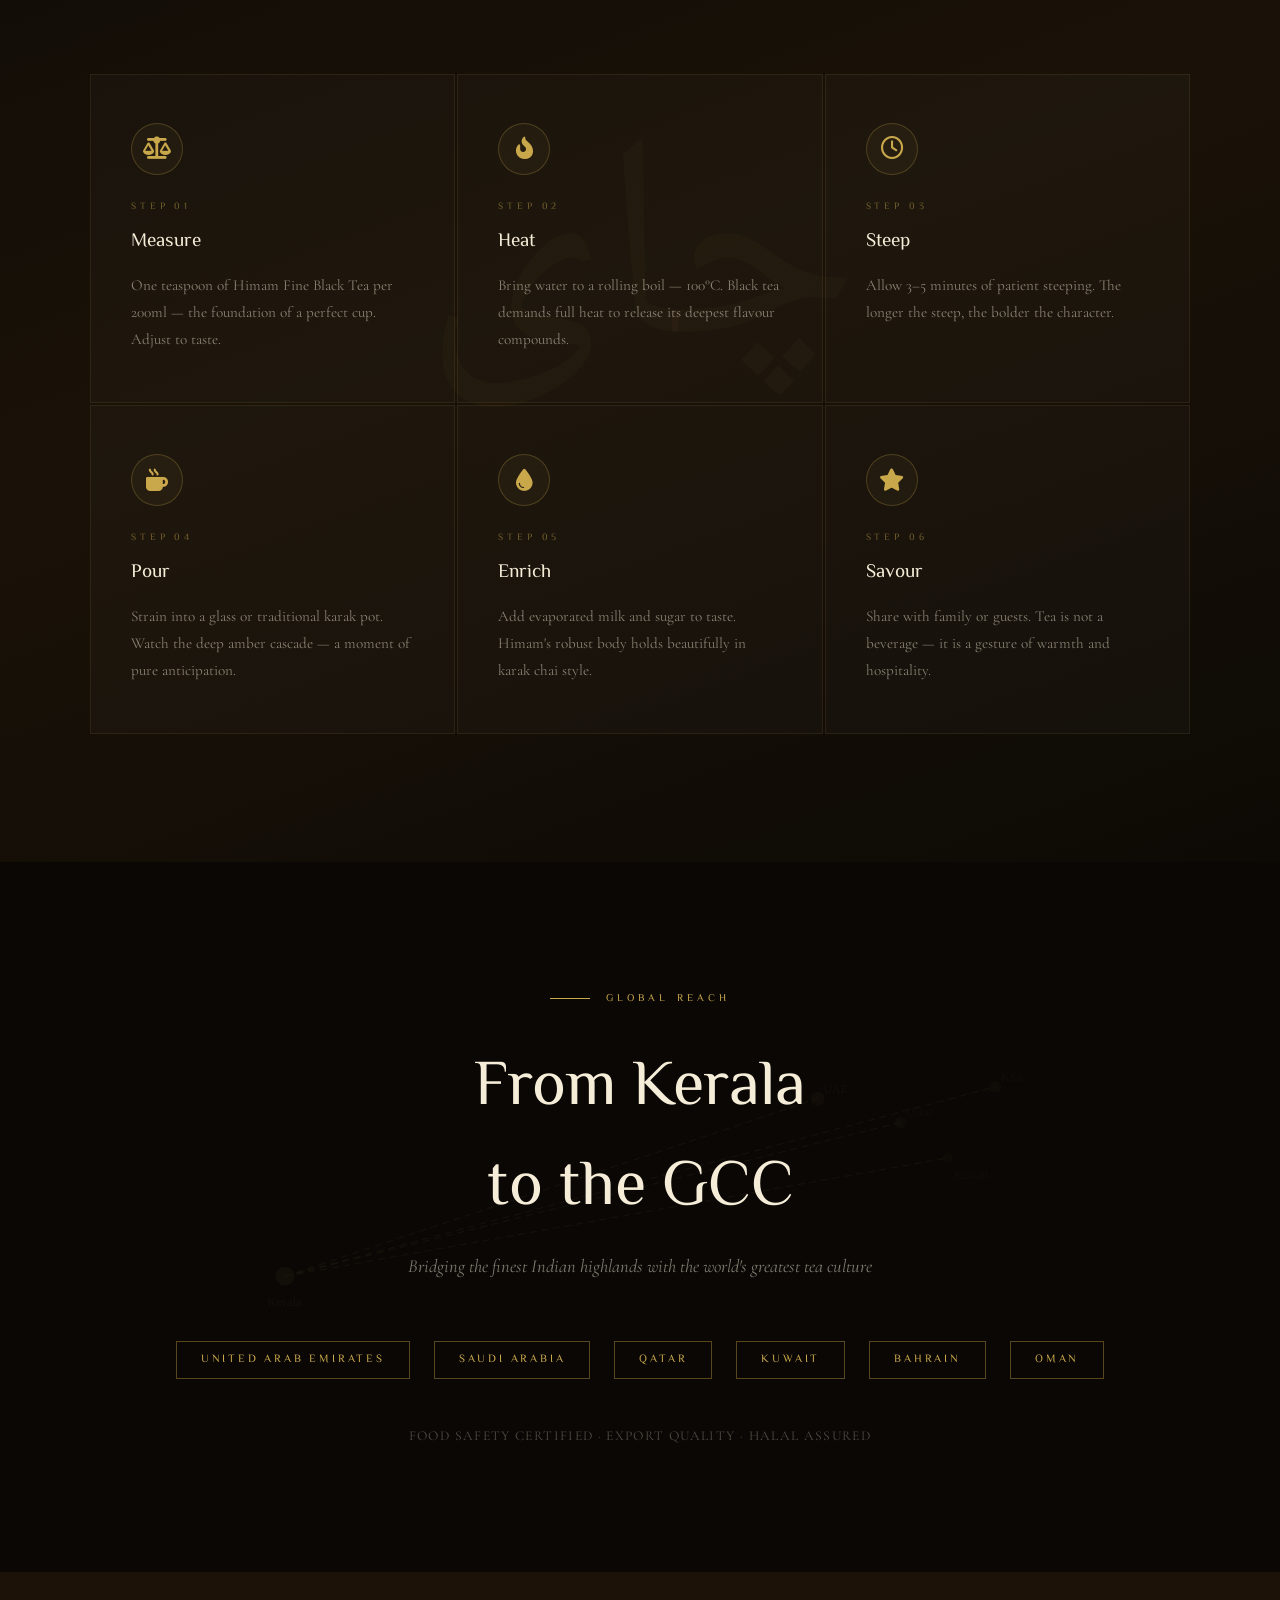
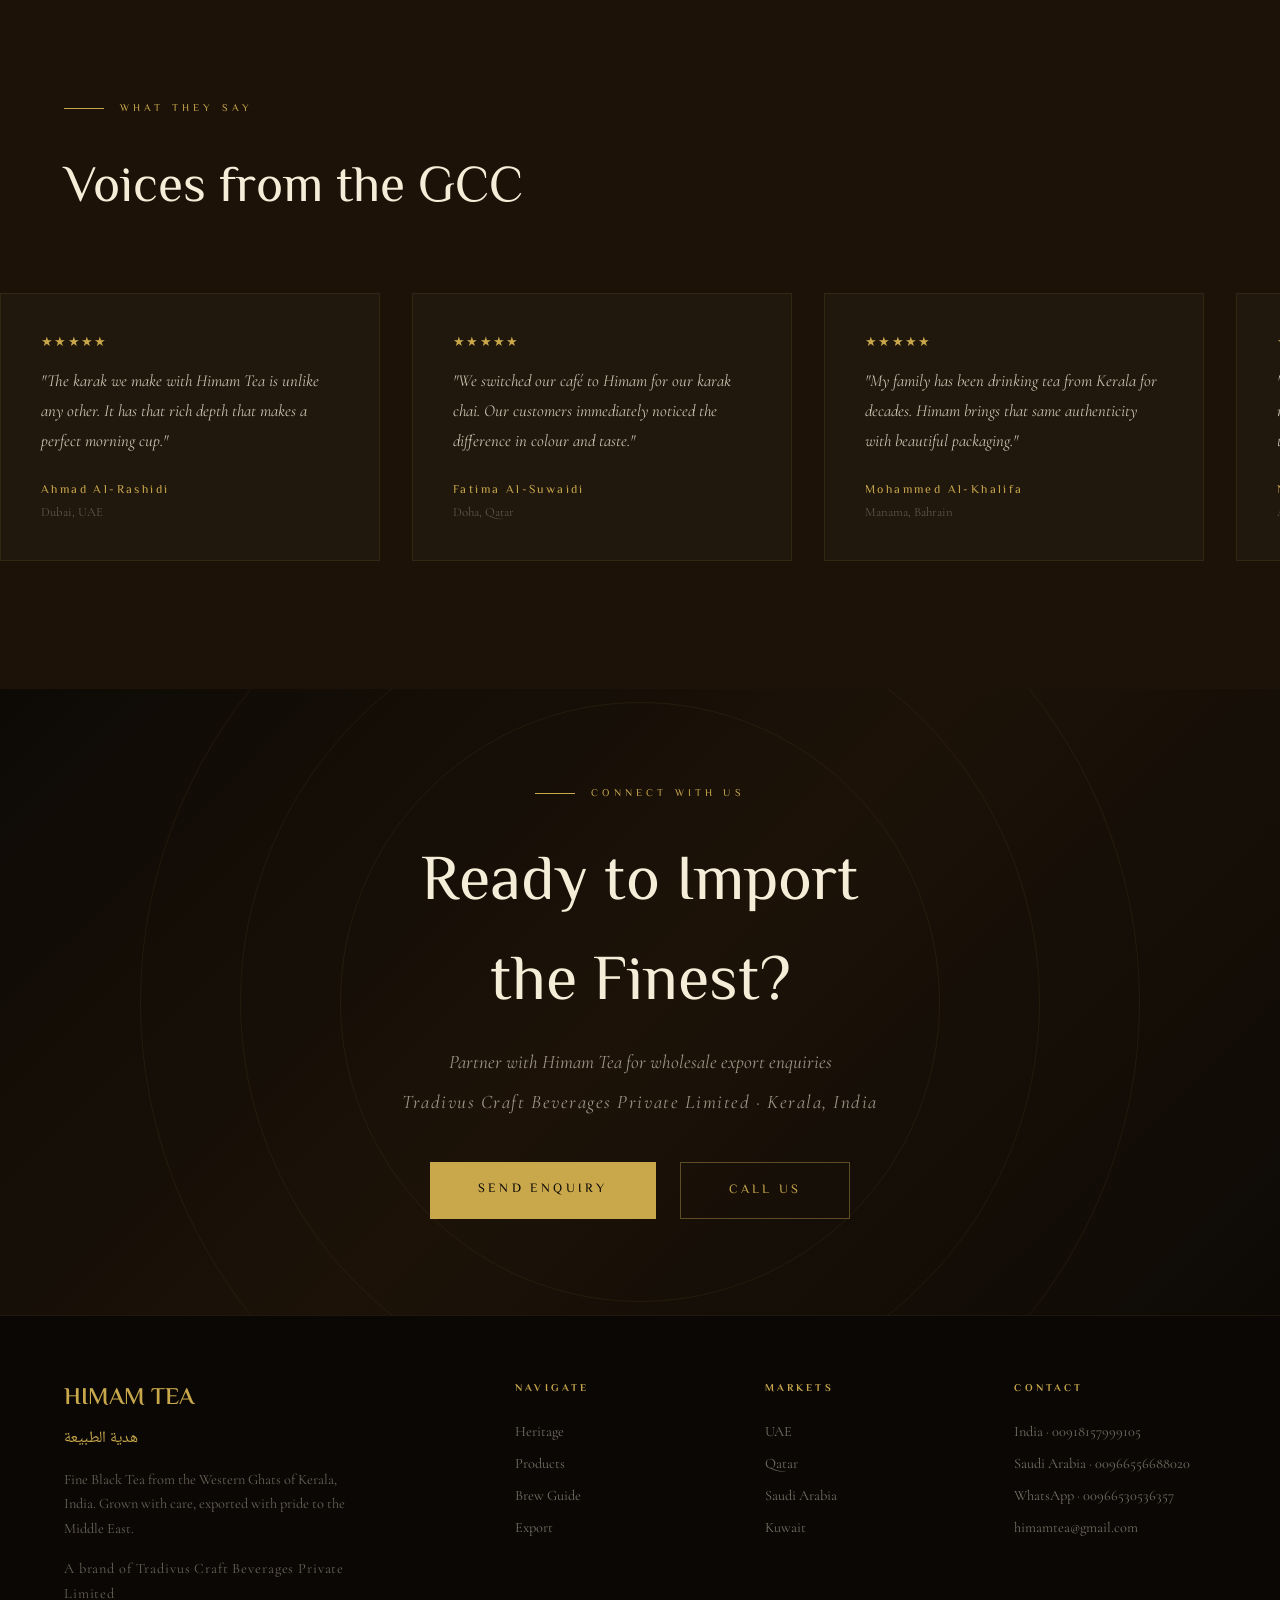
==== commit 9d4105cd: "saudi to gcc" ====
--- a/index.html
+++ b/index.html
@@ -2253,7 +2253,7 @@
           <div class="pi-meta">
             <p><strong>Ingredients:</strong> 100% Pure Black Tea</p>
             <p><strong>Origin:</strong> Product of India</p>
-            <p><strong>Export:</strong> Packed for Export to the Kingdom of Saudi Arabia</p>
+            <p><strong>Export:</strong> Packed for Export to GCC</p>
           </div>
         </div>
         <div class="product-info-panel" id="panel-ar" role="tabpanel" lang="ar" aria-labelledby="tab-ar" hidden>
@@ -2273,7 +2273,7 @@
           <div class="pi-meta">
             <p><strong>المكونات:</strong> شاي أسود نقي 100%</p>
             <p><strong>المنشأ:</strong> منتج من الهند</p>
-            <p><strong>التصدير:</strong> معبأ للتصدير إلى المملكة العربية السعودية</p>
+            <p><strong>التصدير:</strong> معبأ للتصدير إلى دول الخليج</p>
           </div>
         </div>
         <div class="product-info-panel" id="panel-ml" role="tabpanel" lang="ml" aria-labelledby="tab-ml" hidden>
@@ -2295,7 +2295,7 @@
           <div class="pi-meta">
             <p><strong>ചേരുവകൾ:</strong> 100% ശുദ്ധമായ ബ്ലാക്ക് ടീ</p>
             <p><strong>ഉത്ഭവം:</strong> ഇന്ത്യയുടെ ഉൽപ്പന്നം</p>
-            <p><strong>കയറ്റുമതി:</strong> സൗദി അറേബ്യ യിലേക്ക് കയറ്റുമതി ചെയ്യുന്നതിനായി പായ്ക്ക് ചെയ്തിരിക്കുന്നു</p>
+            <p><strong>കയറ്റുമതി:</strong> GCC യിലേക്ക് കയറ്റുമതി ചെയ്യുന്നതിനായി പായ്ക്ക് ചെയ്തിരിക്കുന്നു</p>
           </div>
         </div>
       </div>
@@ -2418,7 +2418,7 @@
     <div class="reveal" style="position:relative;z-index:2;">
       <div class="section-tag" style="justify-content:center;">Global Reach</div>
       <h2 style="font-family:'El Messiri',serif;font-size:clamp(2rem,5vw,4rem);font-weight:400;margin-bottom:1rem;">From
-        Kerala<br>to the Gulf</h2>
+        Kerala<br>to the GCC</h2>
       <p style="font-style:italic;font-size:1.15rem;color:rgba(245,237,216,0.5);margin-bottom:3rem;">Bridging the finest
         Indian highlands with the world's greatest tea culture</p>
       <div class="export-connections">
@@ -2439,7 +2439,7 @@
   <section id="testimonials">
     <div class="section-tag reveal">What They Say</div>
     <h2 class="reveal" style="font-family:'El Messiri',serif;font-size:clamp(1.8rem,4vw,3.5rem);font-weight:400;">Voices
-      from the Gulf</h2>
+      from the GCC</h2>
     <div style="overflow:hidden;margin:0 -4rem;">
       <div class="testimonial-track" id="testimonial-track">
         <div class="testimonial-card">
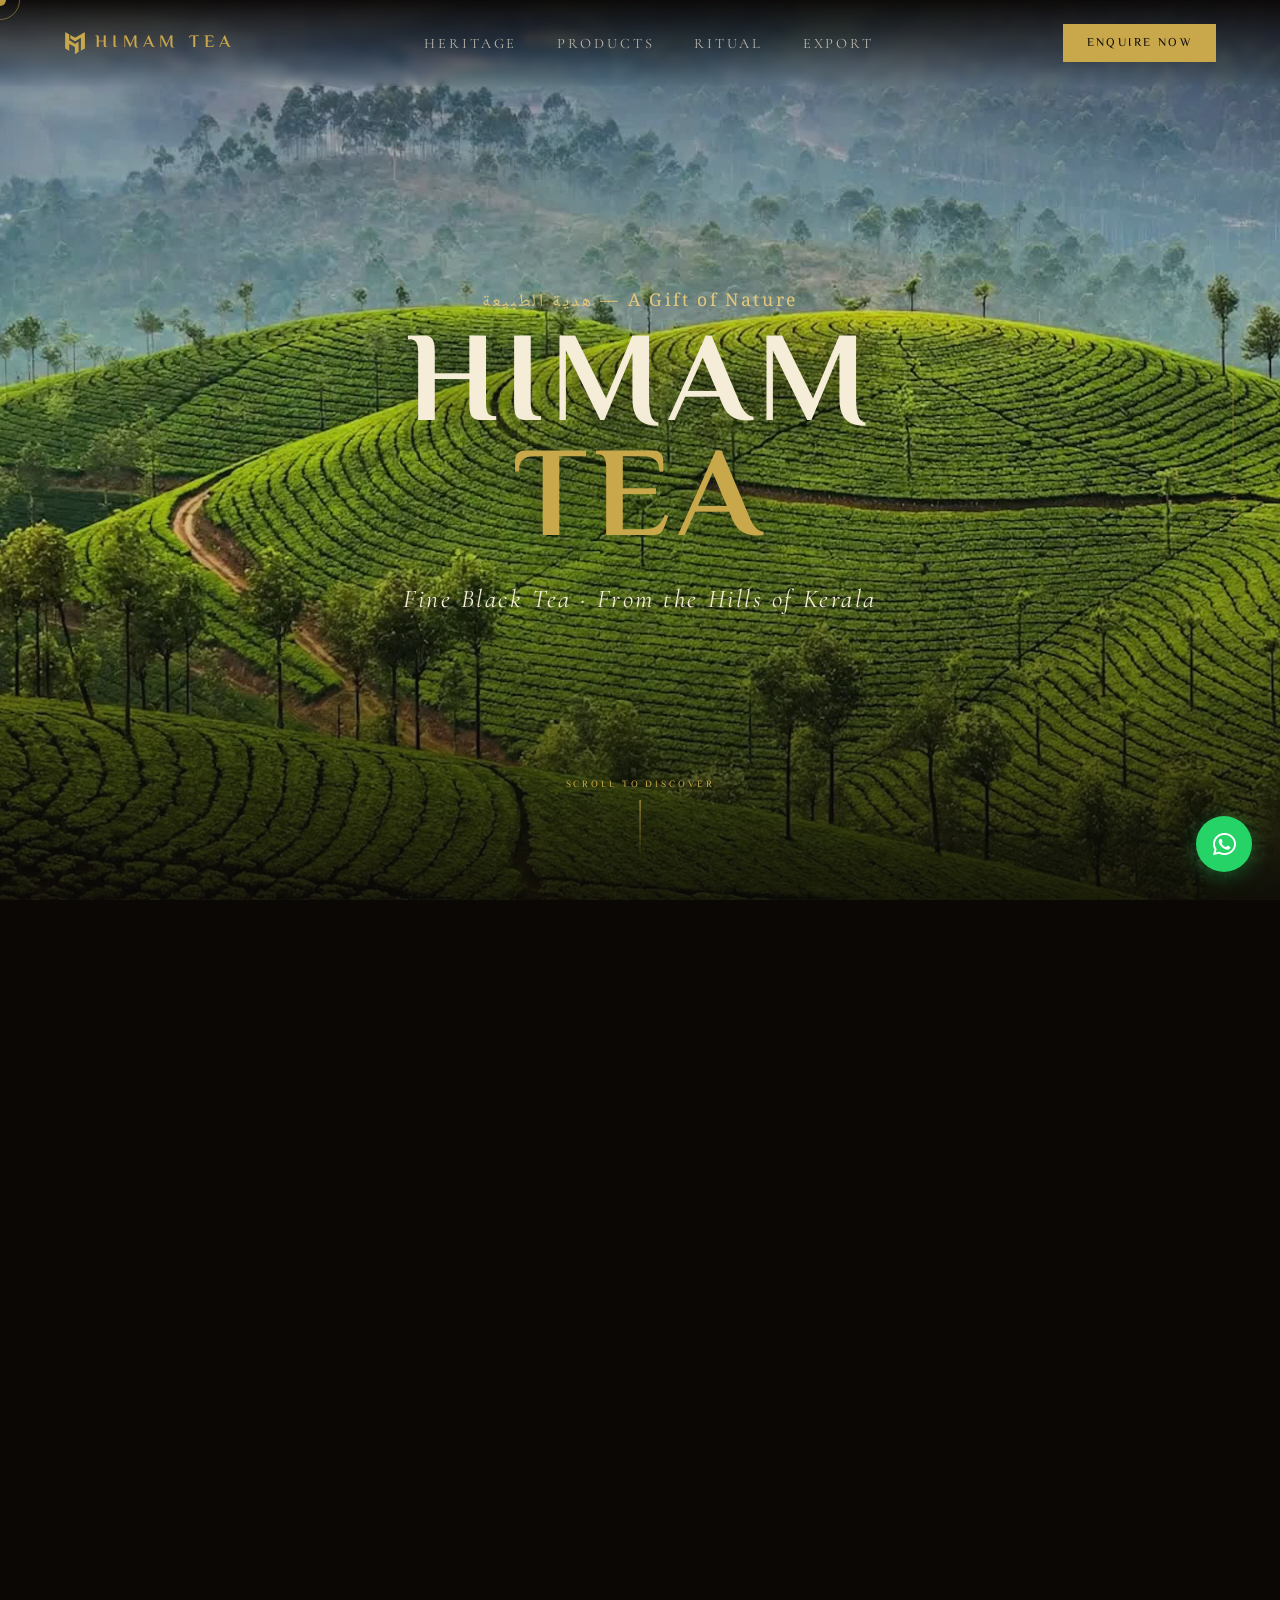
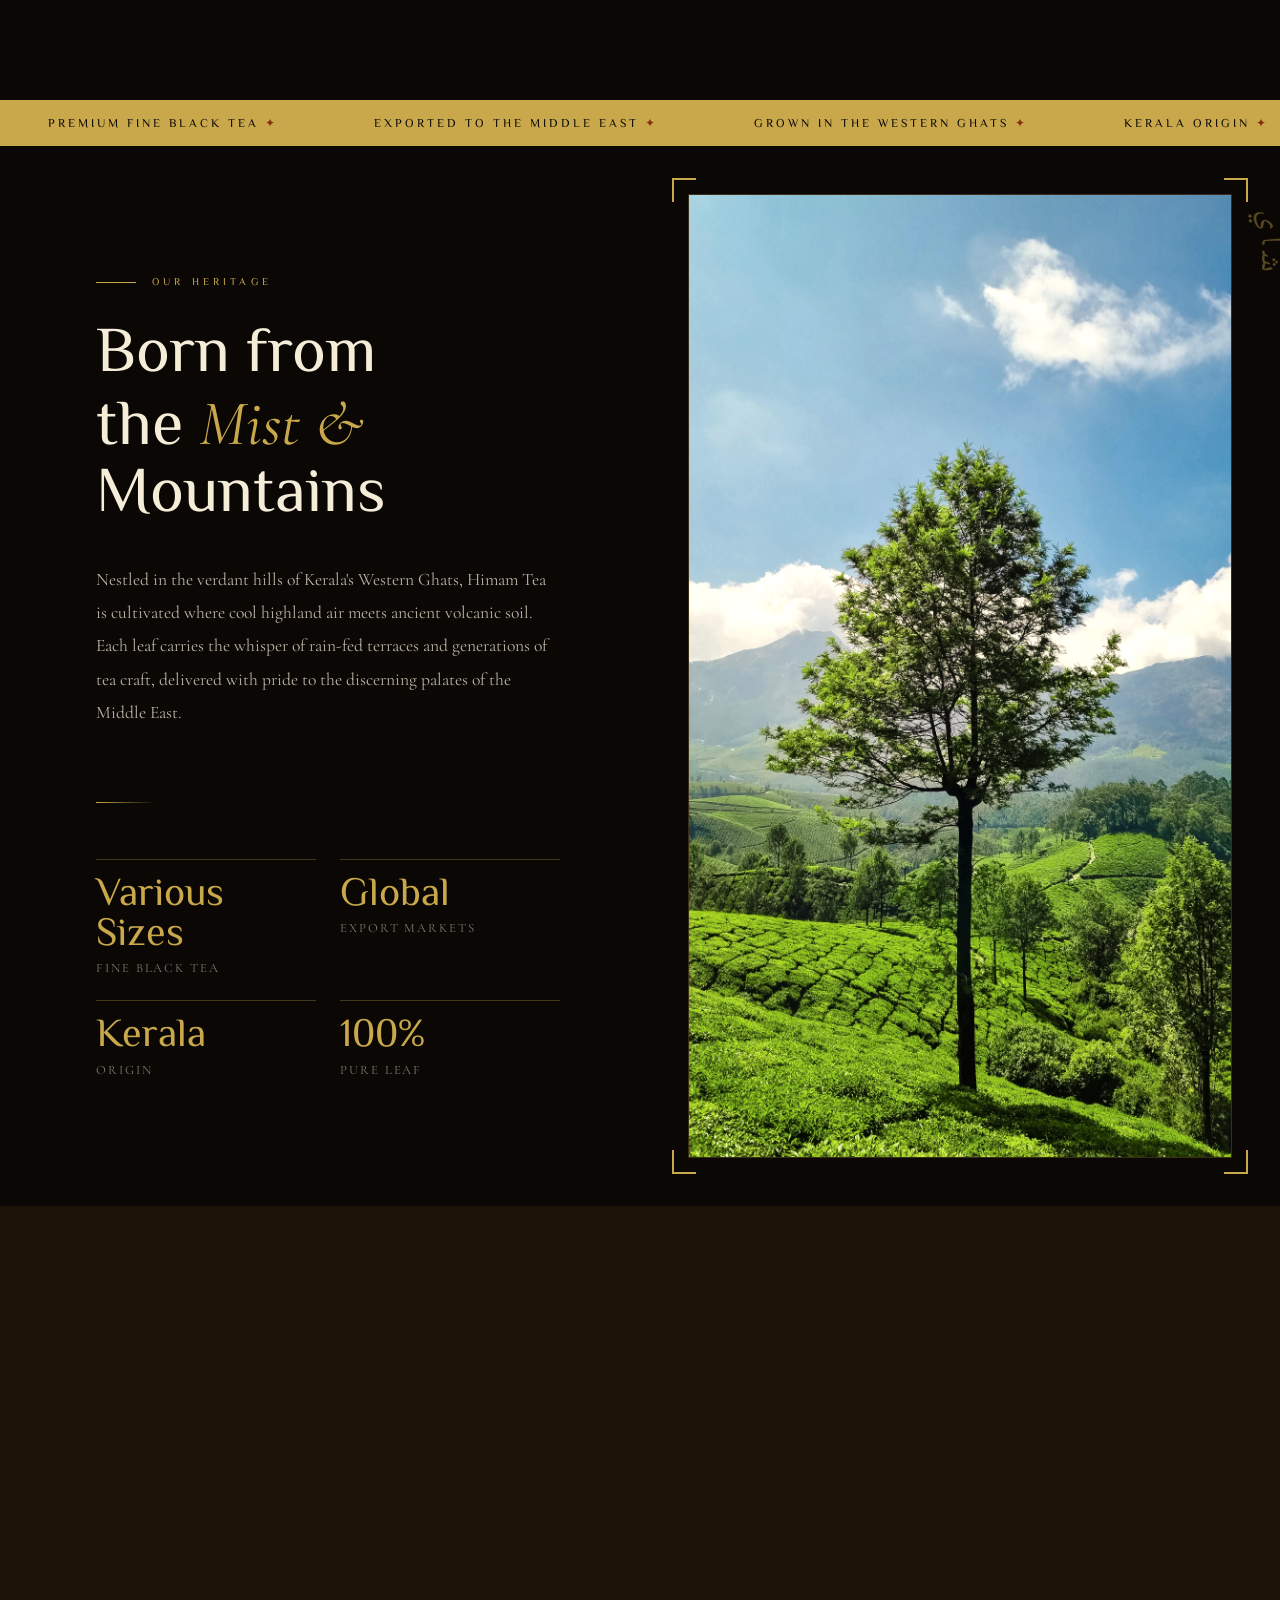
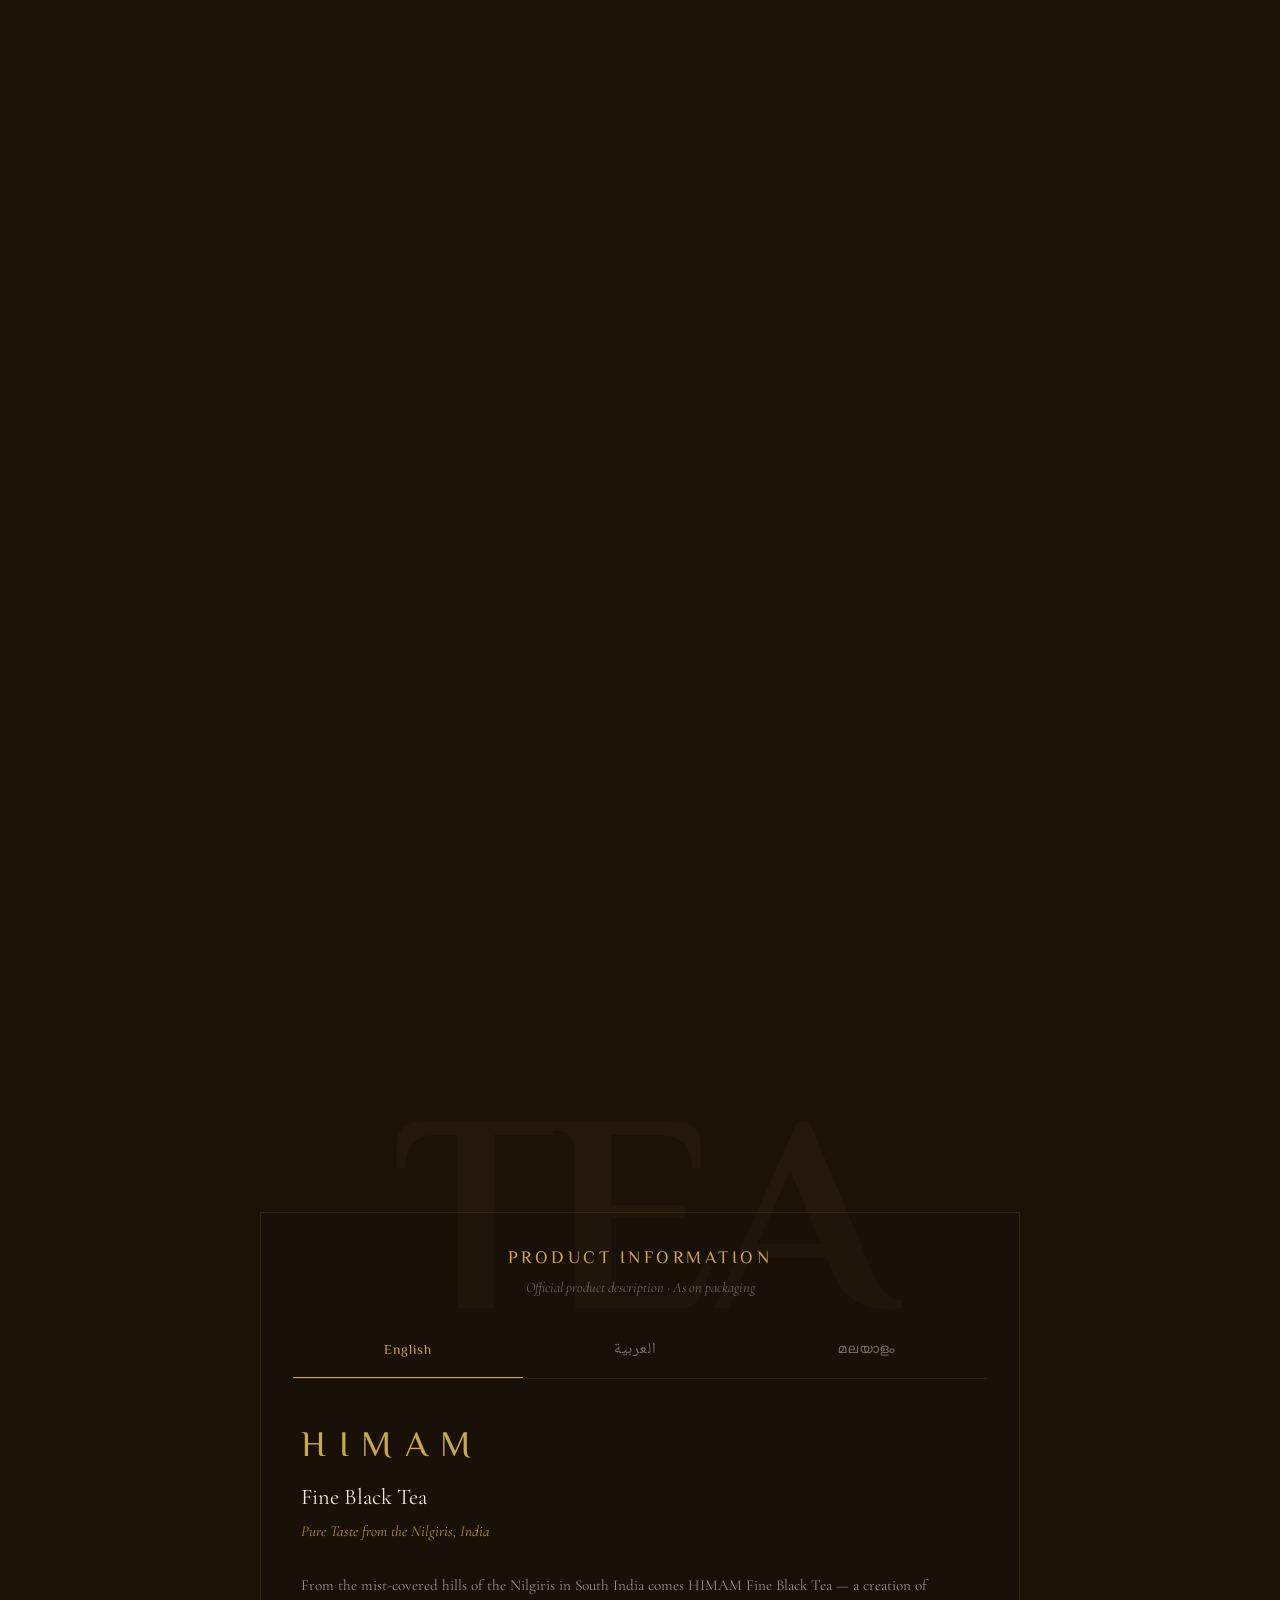
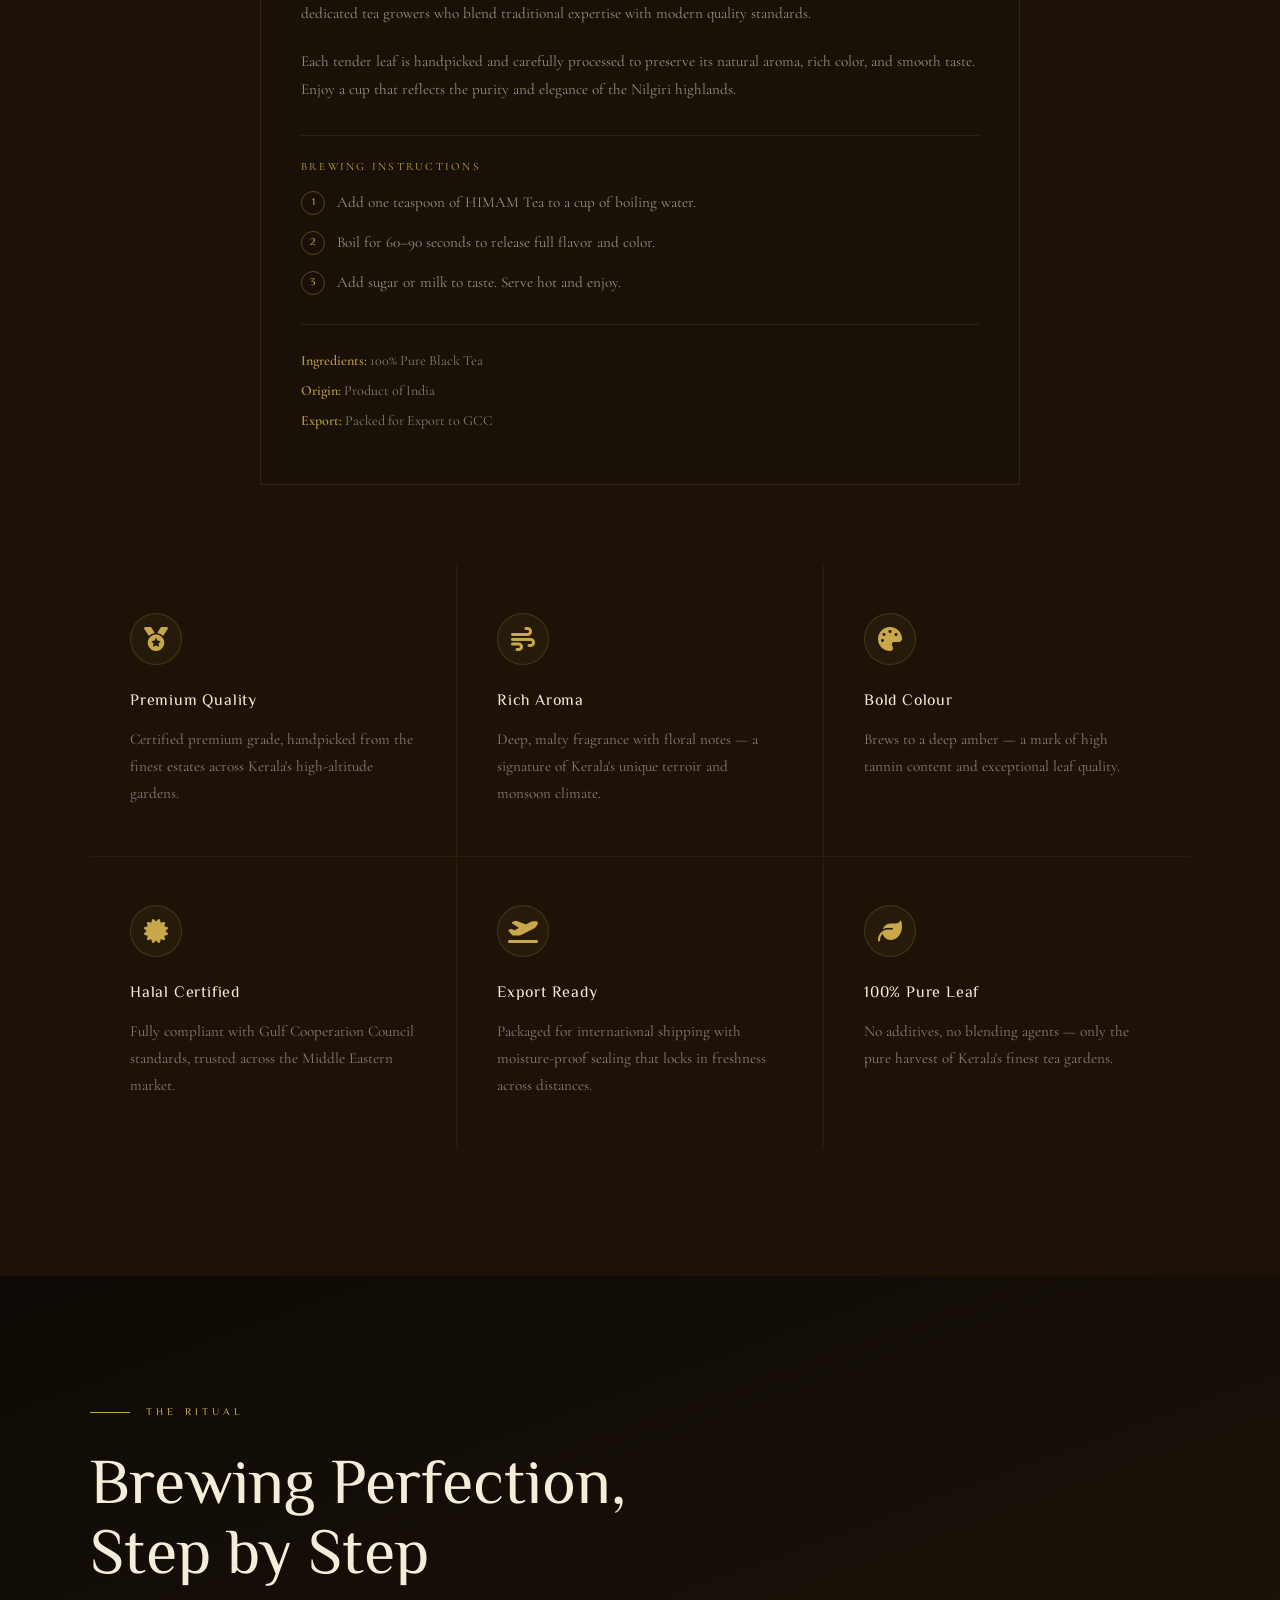
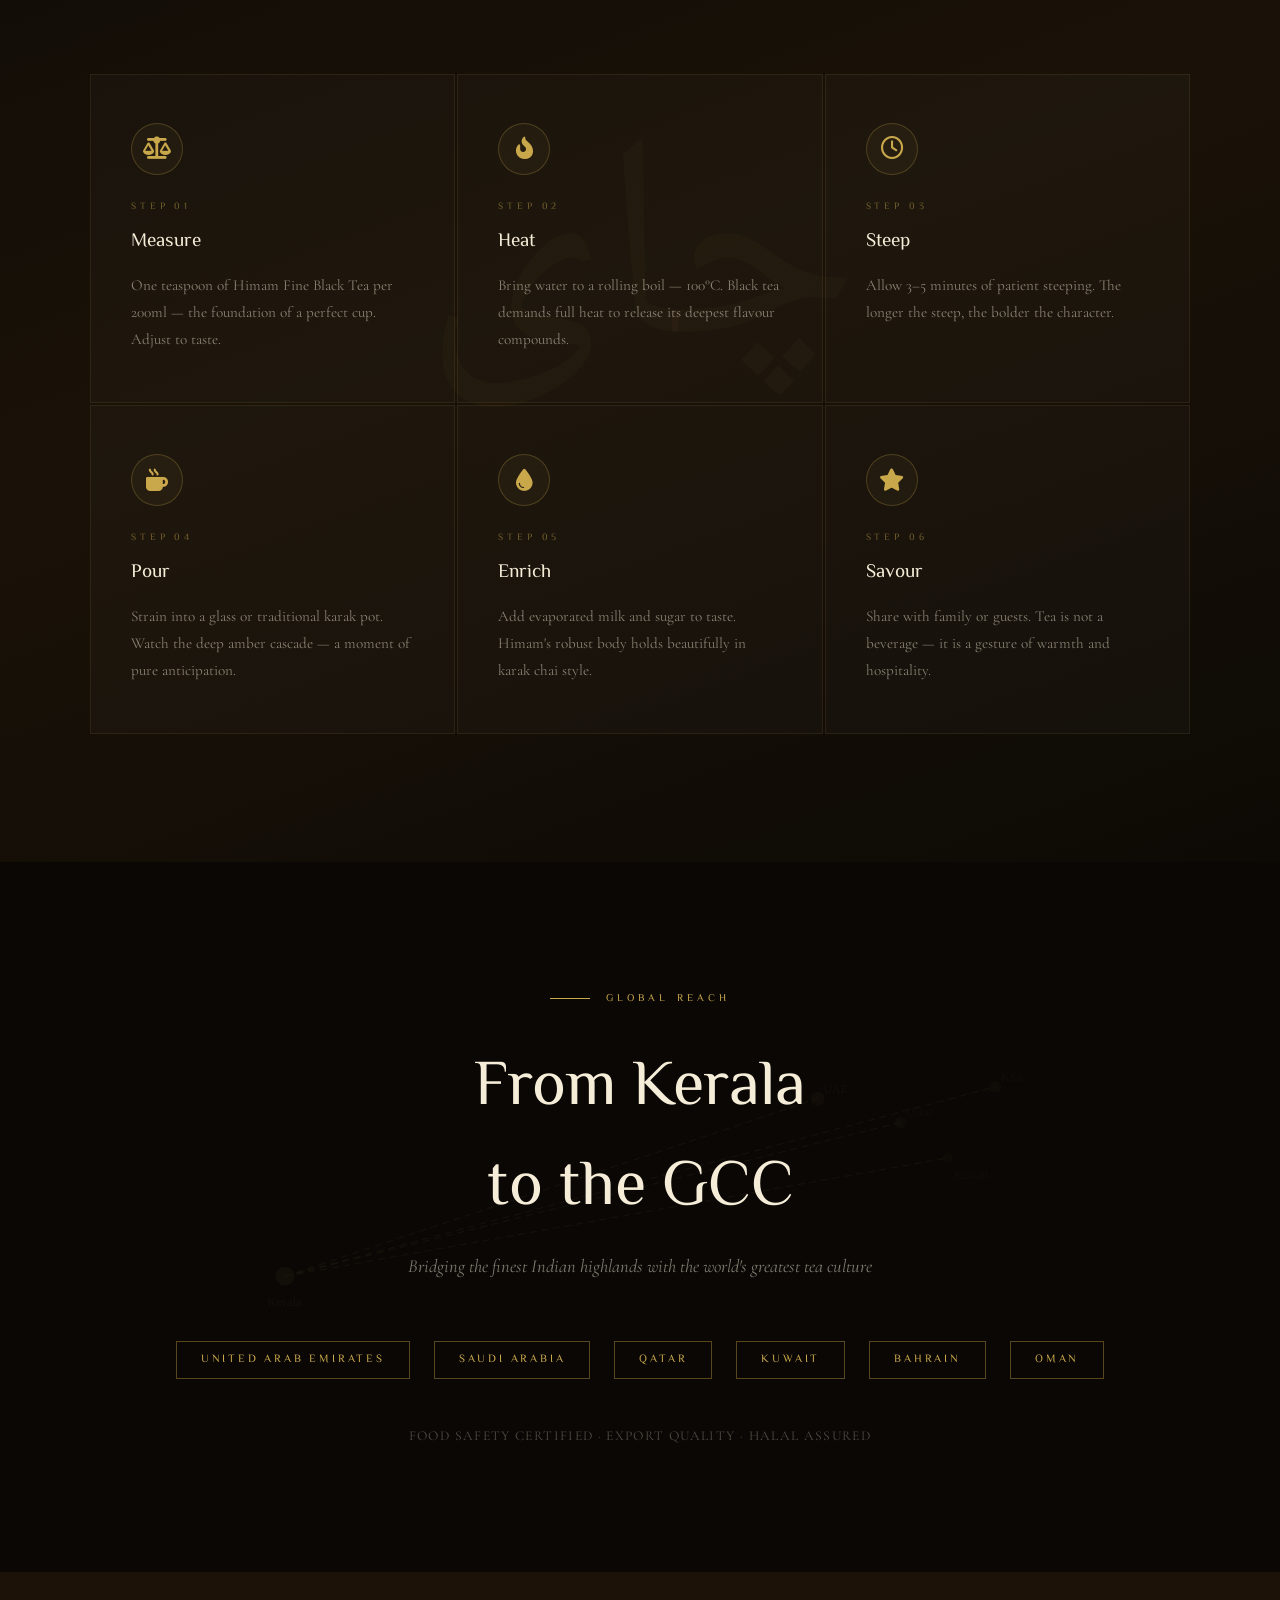
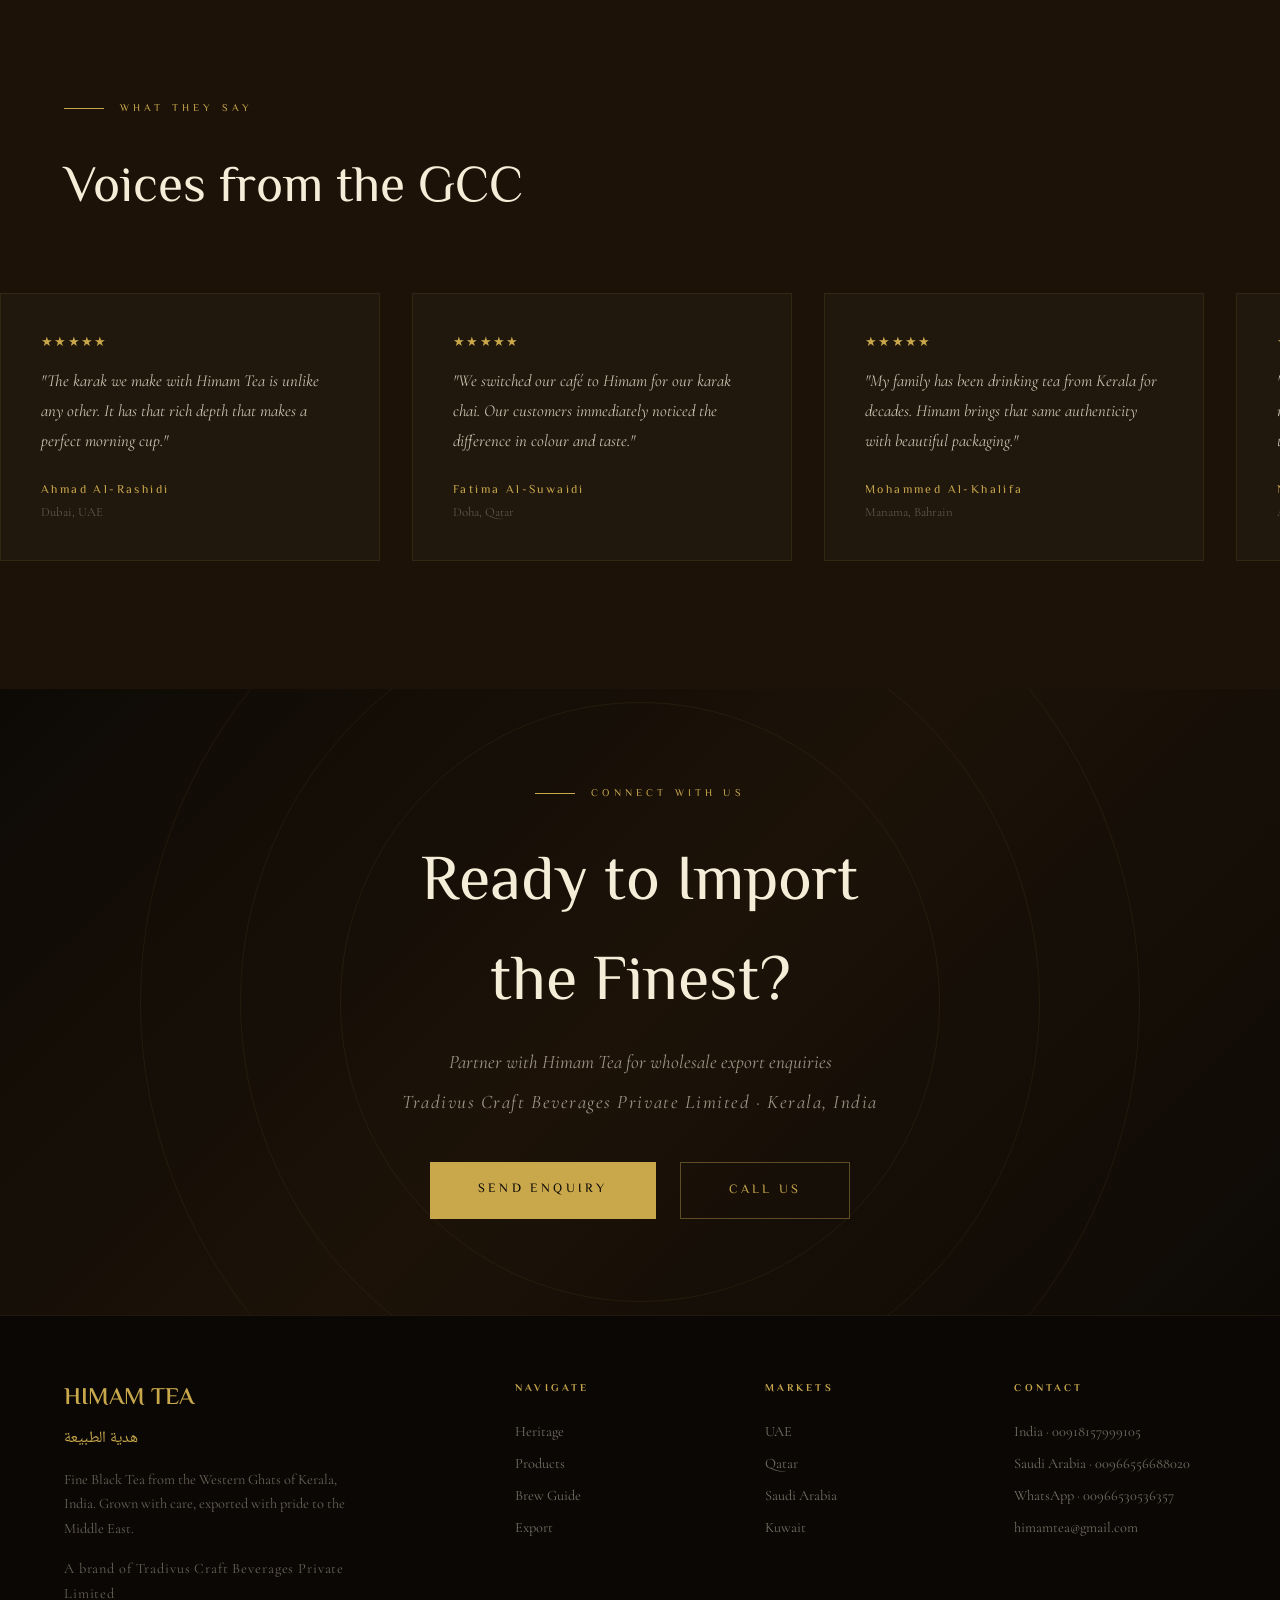
==== commit 0225fe17: "nav logo" ====
--- a/index.html
+++ b/index.html
@@ -10,2066 +10,7 @@
     href="https://fonts.googleapis.com/css2?family=Cormorant+Garamond:ital,wght@0,300;0,400;0,600;1,300;1,400&family=El+Messiri:wght@400;500;600;700&family=Noto+Naskh+Arabic:wght@400;600&family=Noto+Sans+Malayalam:wght@400;600&display=swap"
     rel="stylesheet">
   <link rel="stylesheet" href="https://cdnjs.cloudflare.com/ajax/libs/font-awesome/6.5.0/css/all.min.css" />
-  <style>
-    :root {
-      --gold: #C9A84C;
-      --gold-light: #E8C97A;
-      --gold-dark: #8B6914;
-      --deep: #0A0705;
-      --earth: #1C1208;
-      --cream: #F5EDD8;
-      --rust: #8B2E0F;
-      --green-dark: #1A2E1A;
-      --mist: rgba(201, 168, 76, 0.08);
-    }
-
-    *,
-    *::before,
-    *::after {
-      box-sizing: border-box;
-      margin: 0;
-      padding: 0;
-    }
-
-    html {
-      scroll-behavior: smooth;
-    }
-
-    body {
-      background: var(--deep);
-      color: var(--cream);
-      font-family: 'Cormorant Garamond', Georgia, serif;
-      overflow-x: hidden;
-      cursor: none;
-    }
-
-    /* CUSTOM CURSOR */
-    .cursor {
-      position: fixed;
-      width: 12px;
-      height: 12px;
-      background: var(--gold);
-      border-radius: 50%;
-      pointer-events: none;
-      z-index: 9999;
-      transform: translate(-50%, -50%);
-      transition: transform 0.1s, width 0.3s, height 0.3s, opacity 0.3s;
-      mix-blend-mode: difference;
-    }
-
-    .cursor-ring {
-      position: fixed;
-      width: 40px;
-      height: 40px;
-      border: 1px solid var(--gold);
-      border-radius: 50%;
-      pointer-events: none;
-      z-index: 9998;
-      transform: translate(-50%, -50%);
-      transition: transform 0.15s ease, width 0.3s, height 0.3s;
-      opacity: 0.5;
-    }
-
-    /* NAV */
-    nav {
-      position: fixed;
-      top: 0;
-      left: 0;
-      right: 0;
-      z-index: 100;
-      display: flex;
-      justify-content: space-between;
-      align-items: center;
-      padding: 1.5rem 4rem;
-      background: linear-gradient(to bottom, rgba(10, 7, 5, 0.95), transparent);
-      backdrop-filter: blur(4px);
-    }
-
-    .nav-logo {
-      font-family: 'El Messiri', serif;
-      font-size: 1.1rem;
-      font-weight: 600;
-      letter-spacing: 0.3em;
-      color: var(--gold);
-      text-transform: uppercase;
-    }
-
-    .nav-links {
-      display: flex;
-      gap: 2.5rem;
-      list-style: none;
-    }
-
-    .nav-links a {
-      font-family: 'Cormorant Garamond', serif;
-      font-size: 0.9rem;
-      letter-spacing: 0.2em;
-      color: var(--cream);
-      text-decoration: none;
-      text-transform: uppercase;
-      opacity: 0.7;
-      transition: opacity 0.3s, color 0.3s;
-    }
-
-    .nav-links a:hover {
-      opacity: 1;
-      color: var(--gold);
-    }
-
-    .nav-cta {
-      font-family: 'El Messiri', serif;
-      font-size: 0.75rem;
-      letter-spacing: 0.2em;
-      color: var(--deep);
-      background: var(--gold);
-      padding: 0.6rem 1.5rem;
-      text-decoration: none;
-      text-transform: uppercase;
-      transition: background 0.3s;
-    }
-
-    .nav-cta:hover {
-      background: var(--gold-light);
-    }
-
-    /* ══════════════════════════════════
-       HERO — SCROLL-DRIVEN VIDEO FRAMES
-    ══════════════════════════════════ */
-    #hero-scroll-area {
-      position: relative;
-      height: 900vh;
-      /* tall scroll container */
-    }
-
-    #hero-sticky {
-      position: sticky;
-      top: 0;
-      width: 100%;
-      height: 100vh;
-      overflow: hidden;
-      display: flex;
-      align-items: center;
-      justify-content: center;
-    }
-
-    #frame-canvas {
-      position: absolute;
-      inset: 0;
-      width: 100%;
-      height: 100%;
-      object-fit: cover;
-    }
-
-    /* Dark overlay for text legibility */
-    .hero-overlay {
-      position: absolute;
-      inset: 0;
-      background: linear-gradient(to bottom,
-          rgba(10, 7, 5, 0.45) 0%,
-          rgba(10, 7, 5, 0.1) 40%,
-          rgba(10, 7, 5, 0.15) 60%,
-          rgba(10, 7, 5, 0.85) 100%);
-      pointer-events: none;
-    }
-
-    /* Grain texture */
-    .grain {
-      position: absolute;
-      inset: 0;
-      opacity: 0.06;
-      pointer-events: none;
-      background-image: url("data:image/svg+xml,%3Csvg xmlns='http://www.w3.org/2000/svg' width='300' height='300'%3E%3Cfilter id='noise'%3E%3CfeTurbulence type='fractalNoise' baseFrequency='0.75' numOctaves='4' stitchTiles='stitch'/%3E%3C/filter%3E%3Crect width='300' height='300' filter='url(%23noise)' opacity='1'/%3E%3C/svg%3E");
-    }
-
-    .hero-content {
-      position: relative;
-      z-index: 10;
-      text-align: center;
-      padding: 2rem;
-    }
-
-    /* ── PHASE 1: Hero intro text ── */
-    .hero-content {
-      will-change: opacity, transform;
-      /* JS controls opacity; CSS handles the entrance */
-    }
-
-    .hero-eyebrow {
-      font-family: 'Noto Naskh Arabic', serif;
-      font-size: 1.1rem;
-      color: var(--gold-light);
-      letter-spacing: 0.15em;
-      margin-bottom: 1rem;
-      opacity: 0;
-      animation: fadeUp 1.2s 0.3s forwards;
-    }
-
-    .hero-title {
-      font-family: 'El Messiri', serif;
-      font-size: clamp(3.5rem, 10vw, 9rem);
-      font-weight: 900;
-      line-height: 0.9;
-      letter-spacing: 0.05em;
-      color: var(--cream);
-      text-shadow: 0 4px 40px rgba(0, 0, 0, 0.6);
-      opacity: 0;
-      animation: fadeUp 1.2s 0.6s forwards;
-    }
-
-    .hero-title span {
-      color: var(--gold);
-    }
-
-    .hero-subtitle {
-      font-family: 'Cormorant Garamond', serif;
-      font-style: italic;
-      font-size: clamp(1rem, 2.5vw, 1.6rem);
-      color: var(--cream);
-      opacity: 0;
-      margin-top: 1.2rem;
-      letter-spacing: 0.1em;
-      animation: fadeUp 1.2s 0.9s forwards;
-    }
-
-    /* ── PHASE 3: End-of-frames reveal overlay ── */
-    #hero-end-reveal {
-      position: absolute;
-      inset: 0;
-      z-index: 12;
-      display: flex;
-      flex-direction: column;
-      align-items: center;
-      justify-content: center;
-      text-align: center;
-      padding: 2rem;
-      opacity: 0;
-      pointer-events: none;
-      background: linear-gradient(to bottom,
-          rgba(10, 7, 5, 0.15) 0%,
-          rgba(10, 7, 5, 0.55) 40%,
-          rgba(10, 7, 5, 0.85) 100%);
-      transition: opacity 0.8s ease;
-    }
-
-    #hero-end-reveal.visible {
-      opacity: 1;
-      pointer-events: auto;
-    }
-
-    .reveal-divider {
-      display: flex;
-      align-items: center;
-      gap: 1.2rem;
-      margin-bottom: 2rem;
-      opacity: 0;
-      transform: scaleX(0.4);
-      transition: opacity 0.9s 0.3s, transform 0.9s 0.3s;
-    }
-
-    #hero-end-reveal.visible .reveal-divider {
-      opacity: 1;
-      transform: scaleX(1);
-    }
-
-    .reveal-divider-line {
-      width: 80px;
-      height: 1px;
-      background: linear-gradient(to right, transparent, var(--gold));
-    }
-
-    .reveal-divider-line.right {
-      background: linear-gradient(to left, transparent, var(--gold));
-    }
-
-    .reveal-divider-icon {
-      color: var(--gold);
-      font-size: 0.9rem;
-    }
-
-    .reveal-arabic {
-      font-family: 'Noto Naskh Arabic', serif;
-      font-size: clamp(1.2rem, 3vw, 2rem);
-      color: var(--gold-light);
-      letter-spacing: 0.1em;
-      margin-bottom: 1.5rem;
-      opacity: 0;
-      transform: translateY(20px);
-      transition: opacity 0.9s 0.5s, transform 0.9s 0.5s;
-    }
-
-    #hero-end-reveal.visible .reveal-arabic {
-      opacity: 1;
-      transform: translateY(0);
-    }
-
-    .reveal-tagline {
-      font-family: 'El Messiri', serif;
-      font-size: clamp(1.8rem, 5vw, 5rem);
-      font-weight: 900;
-      color: var(--cream);
-      line-height: 1;
-      letter-spacing: 0.06em;
-      text-shadow: 0 4px 40px rgba(0, 0, 0, 0.7);
-      opacity: 0;
-      transform: translateY(30px);
-      transition: opacity 1s 0.7s, transform 1s 0.7s;
-    }
-
-    #hero-end-reveal.visible .reveal-tagline {
-      opacity: 1;
-      transform: translateY(0);
-    }
-
-    .reveal-tagline span {
-      color: var(--gold);
-    }
-
-    .reveal-subtitle {
-      font-family: 'Cormorant Garamond', serif;
-      font-style: italic;
-      font-size: clamp(1rem, 2vw, 1.5rem);
-      color: rgba(245, 237, 216, 0.7);
-      margin-top: 1rem;
-      letter-spacing: 0.12em;
-      opacity: 0;
-      transform: translateY(20px);
-      transition: opacity 0.9s 0.95s, transform 0.9s 0.95s;
-    }
-
-    #hero-end-reveal.visible .reveal-subtitle {
-      opacity: 1;
-      transform: translateY(0);
-    }
-
-    .reveal-cta-group {
-      display: flex;
-      gap: 1.2rem;
-      margin-top: 2.5rem;
-      justify-content: center;
-      opacity: 0;
-      transform: translateY(20px);
-      transition: opacity 0.9s 1.2s, transform 0.9s 1.2s;
-    }
-
-    #hero-end-reveal.visible .reveal-cta-group {
-      opacity: 1;
-      transform: translateY(0);
-    }
-
-    .scroll-hint {
-      position: absolute;
-      bottom: 2.5rem;
-      left: 50%;
-      transform: translateX(-50%);
-      display: flex;
-      flex-direction: column;
-      align-items: center;
-      gap: 0.5rem;
-      opacity: 0;
-      animation: fadeIn 1.5s 2s forwards;
-      z-index: 10;
-      transition: opacity 0.5s;
-    }
-
-    .scroll-hint.hidden {
-      opacity: 0 !important;
-      pointer-events: none;
-    }
-
-    .scroll-hint span {
-      font-family: 'El Messiri', serif;
-      font-size: 0.6rem;
-      letter-spacing: 0.3em;
-      color: var(--gold);
-      text-transform: uppercase;
-    }
-
-    .scroll-line {
-      width: 1px;
-      height: 60px;
-      background: linear-gradient(to bottom, var(--gold), transparent);
-      animation: scrollLine 2s infinite;
-    }
-
-    @keyframes scrollLine {
-      0% {
-        transform: scaleY(0);
-        transform-origin: top;
-        opacity: 1;
-      }
-
-      50% {
-        transform: scaleY(1);
-        transform-origin: top;
-        opacity: 1;
-      }
-
-      100% {
-        transform: scaleY(1);
-        transform-origin: bottom;
-        opacity: 0;
-      }
-    }
-
-    /* FRAME COUNTER / PROGRESS */
-    .frame-progress {
-      position: absolute;
-      top: 50%;
-      right: 2.5rem;
-      transform: translateY(-50%);
-      display: flex;
-      flex-direction: column;
-      align-items: center;
-      gap: 0.4rem;
-      z-index: 10;
-    }
-
-    .frame-progress-bar {
-      width: 2px;
-      height: 120px;
-      background: rgba(201, 168, 76, 0.2);
-      position: relative;
-      overflow: hidden;
-    }
-
-    .frame-progress-fill {
-      position: absolute;
-      top: 0;
-      left: 0;
-      right: 0;
-      background: var(--gold);
-      height: 0%;
-      transition: height 0.1s;
-    }
-
-    .frame-progress-label {
-      font-family: 'El Messiri', serif;
-      font-size: 0.55rem;
-      letter-spacing: 0.2em;
-      color: var(--gold);
-      writing-mode: vertical-rl;
-      text-orientation: mixed;
-      opacity: 0.6;
-      margin-top: 0.5rem;
-    }
-
-    @keyframes fadeUp {
-      from {
-        opacity: 0;
-        transform: translateY(30px);
-      }
-
-      to {
-        opacity: 1;
-        transform: translateY(0);
-      }
-    }
-
-    @keyframes fadeIn {
-      from {
-        opacity: 0;
-      }
-
-      to {
-        opacity: 1;
-      }
-    }
-
-    /* ══════════════ MARQUEE BAND ══════════════ */
-    .marquee-band {
-      background: var(--gold);
-      overflow: hidden;
-      padding: 0.75rem 0;
-      white-space: nowrap;
-    }
-
-    .marquee-track {
-      display: inline-flex;
-      animation: marquee 20s linear infinite;
-    }
-
-    .marquee-item {
-      font-family: 'El Messiri', serif;
-      font-size: 0.75rem;
-      letter-spacing: 0.25em;
-      color: var(--deep);
-      text-transform: uppercase;
-      padding: 0 3rem;
-    }
-
-    .marquee-dot {
-      color: var(--rust);
-    }
-
-    @keyframes marquee {
-      0% {
-        transform: translateX(0);
-      }
-
-      100% {
-        transform: translateX(-50%);
-      }
-    }
-
-    /* ══════════════ ORIGIN SECTION ══════════════ */
-    #origin {
-      position: relative;
-      min-height: 100vh;
-      display: grid;
-      grid-template-columns: 1fr 1fr;
-      overflow: hidden;
-    }
-
-    .origin-left {
-      padding: 8rem 5rem 8rem 6rem;
-      display: flex;
-      flex-direction: column;
-      justify-content: center;
-      position: relative;
-      z-index: 2;
-    }
-
-    .section-tag {
-      font-family: 'El Messiri', serif;
-      font-size: 0.65rem;
-      letter-spacing: 0.4em;
-      color: var(--gold);
-      text-transform: uppercase;
-      margin-bottom: 2rem;
-      display: flex;
-      align-items: center;
-      gap: 1rem;
-    }
-
-    .section-tag::before {
-      content: '';
-      display: block;
-      width: 40px;
-      height: 1px;
-      background: var(--gold);
-    }
-
-    .origin-heading {
-      font-family: 'El Messiri', serif;
-      font-size: clamp(2.5rem, 5vw, 4.5rem);
-      font-weight: 400;
-      line-height: 1.05;
-      margin-bottom: 2rem;
-      color: var(--cream);
-    }
-
-    .origin-heading em {
-      font-family: 'Cormorant Garamond', serif;
-      font-style: italic;
-      color: var(--gold);
-    }
-
-    .origin-body {
-      font-size: 1.1rem;
-      line-height: 1.9;
-      color: rgba(245, 237, 216, 0.75);
-      max-width: 480px;
-      margin-bottom: 3rem;
-    }
-
-    .arabic-callout {
-      font-family: 'Noto Naskh Arabic', serif;
-      font-size: 2rem;
-      color: var(--gold);
-      opacity: 0.4;
-      position: absolute;
-      top: 4rem;
-      right: -1rem;
-      writing-mode: vertical-rl;
-      letter-spacing: 0.2em;
-    }
-
-    .origin-right {
-      position: relative;
-      overflow: hidden;
-    }
-
-    .origin-image-frame {
-      position: absolute;
-      inset: 3rem;
-      border: 1px solid rgba(201, 168, 76, 0.25);
-    }
-
-    .origin-image-frame img {
-      width: 100%;
-      height: 100%;
-      object-fit: cover;
-      filter: sepia(20%) contrast(1.05);
-    }
-
-    .origin-image-corner {
-      position: absolute;
-      width: 24px;
-      height: 24px;
-      border-color: var(--gold);
-      border-style: solid;
-    }
-
-    .origin-image-corner.tl {
-      top: 2rem;
-      left: 2rem;
-      border-width: 2px 0 0 2px;
-    }
-
-    .origin-image-corner.tr {
-      top: 2rem;
-      right: 2rem;
-      border-width: 2px 2px 0 0;
-    }
-
-    .origin-image-corner.bl {
-      bottom: 2rem;
-      left: 2rem;
-      border-width: 0 0 2px 2px;
-    }
-
-    .origin-image-corner.br {
-      bottom: 2rem;
-      right: 2rem;
-      border-width: 0 2px 2px 0;
-    }
-
-    .origin-stat {
-      display: grid;
-      grid-template-columns: 1fr 1fr;
-      gap: 1.5rem;
-      margin-top: 2rem;
-    }
-
-    .stat-item {
-      border-top: 1px solid rgba(201, 168, 76, 0.3);
-      padding-top: 1rem;
-    }
-
-    .stat-number {
-      font-family: 'El Messiri', serif;
-      font-size: 2.5rem;
-      color: var(--gold);
-      line-height: 1;
-    }
-
-    .stat-label {
-      font-size: 0.8rem;
-      letter-spacing: 0.15em;
-      color: rgba(245, 237, 216, 0.5);
-      text-transform: uppercase;
-      margin-top: 0.3rem;
-    }
-
-    /* ══════════════ PRODUCT SECTION ══════════════ */
-    #product {
-      min-height: 100vh;
-      background: var(--earth);
-      position: relative;
-      display: flex;
-      flex-direction: column;
-      align-items: center;
-      justify-content: center;
-      padding: 8rem 4rem;
-      overflow: hidden;
-    }
-
-    .product-bg-text {
-      position: absolute;
-      font-family: 'El Messiri', serif;
-      font-size: 22vw;
-      font-weight: 900;
-      color: rgba(201, 168, 76, 0.04);
-      letter-spacing: -0.02em;
-      top: 50%;
-      left: 50%;
-      transform: translate(-50%, -50%);
-      pointer-events: none;
-      white-space: nowrap;
-    }
-
-    .product-header {
-      text-align: center;
-      margin-bottom: 5rem;
-      position: relative;
-      z-index: 2;
-    }
-
-    .product-header h2 {
-      font-family: 'El Messiri', serif;
-      font-size: clamp(2rem, 5vw, 4rem);
-      font-weight: 400;
-      color: var(--cream);
-      margin-bottom: 1rem;
-    }
-
-    .product-header p {
-      font-style: italic;
-      font-size: 1.2rem;
-      color: rgba(245, 237, 216, 0.5);
-    }
-
-    .product-showcase {
-      display: grid;
-      grid-template-columns: repeat(3, 1fr);
-      gap: 1px;
-      max-width: 1100px;
-      width: 100%;
-      position: relative;
-      z-index: 2;
-      background: rgba(201, 168, 76, 0.08);
-    }
-
-    .product-feature-card {
-      background: var(--earth);
-      padding: 3rem 2.5rem;
-      position: relative;
-      overflow: hidden;
-      transition: background 0.4s;
-    }
-
-    .product-feature-card::before {
-      content: '';
-      position: absolute;
-      bottom: 0;
-      left: 0;
-      right: 0;
-      height: 2px;
-      background: linear-gradient(to right, transparent, var(--gold), transparent);
-      transform: scaleX(0);
-      transition: transform 0.4s;
-    }
-
-    .product-feature-card:hover {
-      background: rgba(201, 168, 76, 0.04);
-    }
-
-    .product-feature-card:hover::before {
-      transform: scaleX(1);
-    }
-
-    .pf-icon {
-      font-size: 1.5rem;
-      color: var(--gold);
-      margin-bottom: 1.5rem;
-      display: inline-flex;
-      align-items: center;
-      justify-content: center;
-      width: 52px;
-      height: 52px;
-      border: 1px solid rgba(201, 168, 76, 0.2);
-      border-radius: 50%;
-      background: rgba(201, 168, 76, 0.06);
-      transition: background 0.3s;
-    }
-
-    .product-feature-card:hover .pf-icon {
-      background: rgba(201, 168, 76, 0.14);
-    }
-
-    .pf-title {
-      font-family: 'El Messiri', serif;
-      font-size: 1rem;
-      color: var(--cream);
-      margin-bottom: 0.75rem;
-      font-weight: 400;
-      letter-spacing: 0.05em;
-    }
-
-    .pf-desc {
-      font-size: 0.95rem;
-      line-height: 1.8;
-      color: rgba(245, 237, 216, 0.5);
-    }
-
-    .product-catalog-header {
-      text-align: center;
-      margin-bottom: 2.5rem;
-      position: relative;
-      z-index: 2;
-    }
-
-    .product-catalog-title {
-      font-family: 'El Messiri', serif;
-      font-size: 1.25rem;
-      font-weight: 400;
-      letter-spacing: 0.15em;
-      text-transform: uppercase;
-      color: var(--gold);
-      margin-bottom: 0.5rem;
-    }
-
-    .product-catalog-sub {
-      font-size: 0.95rem;
-      font-style: italic;
-      color: rgba(245, 237, 216, 0.4);
-    }
-
-    .product-catalog {
-      display: grid;
-      grid-template-columns: repeat(auto-fill, minmax(280px, 1fr));
-      gap: 1.5rem;
-      max-width: 1100px;
-      width: 100%;
-      margin-bottom: 5rem;
-      position: relative;
-      z-index: 2;
-    }
-
-    .product-card {
-      background: rgba(255, 255, 255, 0.02);
-      border: 1px solid rgba(201, 168, 76, 0.12);
-      overflow: hidden;
-      transition: border-color 0.4s, transform 0.4s;
-    }
-
-    .product-card:hover {
-      border-color: rgba(201, 168, 76, 0.35);
-      transform: translateY(-4px);
-    }
-
-    .product-card-image {
-      aspect-ratio: 4 / 3;
-      overflow: hidden;
-      background: rgba(0, 0, 0, 0.25);
-      display: flex;
-      align-items: center;
-      justify-content: center;
-    }
-
-    .product-card-image img {
-      width: 100%;
-      height: 100%;
-      object-fit: contain;
-      padding: 1.25rem;
-      transition: transform 0.5s;
-    }
-
-    .product-card:hover .product-card-image img {
-      transform: scale(1.04);
-    }
-
-    .product-card-image.image-missing {
-      background: linear-gradient(135deg, rgba(26, 46, 26, 0.6), rgba(13, 26, 13, 0.8));
-    }
-
-    .product-card-info {
-      padding: 1.5rem 1.75rem 2rem;
-      border-top: 1px solid rgba(201, 168, 76, 0.08);
-    }
-
-    .product-card-size {
-      font-family: 'El Messiri', serif;
-      font-size: 0.6rem;
-      letter-spacing: 0.35em;
-      text-transform: uppercase;
-      color: var(--gold);
-      margin-bottom: 0.5rem;
-    }
-
-    .product-card-name {
-      font-family: 'El Messiri', serif;
-      font-size: 1.15rem;
-      font-weight: 400;
-      color: var(--cream);
-      margin-bottom: 0.5rem;
-    }
-
-    .product-card-desc {
-      font-size: 0.9rem;
-      line-height: 1.7;
-      color: rgba(245, 237, 216, 0.5);
-    }
-
-    .product-info {
-      max-width: 760px;
-      width: 100%;
-      margin: 0 auto 5rem;
-      position: relative;
-      z-index: 2;
-      border: 1px solid rgba(201, 168, 76, 0.15);
-      background: rgba(0, 0, 0, 0.12);
-    }
-
-    .product-info-header {
-      text-align: center;
-      padding: 2rem 2rem 0;
-    }
-
-    .product-info-header h3 {
-      font-family: 'El Messiri', serif;
-      font-size: 1.1rem;
-      font-weight: 400;
-      letter-spacing: 0.2em;
-      text-transform: uppercase;
-      color: var(--gold);
-      margin-bottom: 0.35rem;
-    }
-
-    .product-info-header p {
-      font-size: 0.9rem;
-      font-style: italic;
-      color: rgba(245, 237, 216, 0.4);
-    }
-
-    .product-info-tabs {
-      display: flex;
-      justify-content: center;
-      gap: 0;
-      margin: 1.75rem 2rem 0;
-      border-bottom: 1px solid rgba(201, 168, 76, 0.12);
-      overflow-x: auto;
-      -webkit-overflow-scrolling: touch;
-      scrollbar-width: none;
-    }
-
-    .product-info-tabs::-webkit-scrollbar {
-      display: none;
-    }
-
-    .product-info-tab {
-      flex: 1 1 auto;
-      min-width: max-content;
-      padding: 0.85rem 1.25rem;
-      font-family: 'El Messiri', serif;
-      font-size: 0.85rem;
-      letter-spacing: 0.08em;
-      color: rgba(245, 237, 216, 0.45);
-      background: none;
-      border: none;
-      border-bottom: 2px solid transparent;
-      margin-bottom: -1px;
-      cursor: pointer;
-      transition: color 0.3s, border-color 0.3s;
-      white-space: nowrap;
-    }
-
-    .product-info-tab:hover {
-      color: rgba(245, 237, 216, 0.75);
-    }
-
-    .product-info-tab.active {
-      color: var(--gold);
-      border-bottom-color: var(--gold);
-    }
-
-    .product-info-tab[data-lang="ar"] {
-      font-family: 'Noto Naskh Arabic', serif;
-      font-size: 0.95rem;
-    }
-
-    .product-info-tab[data-lang="ml"] {
-      font-family: 'Noto Sans Malayalam', sans-serif;
-      font-size: 0.8rem;
-    }
-
-    .product-info-panels {
-      padding: 2.5rem 2.5rem 2.75rem;
-    }
-
-    .product-info-panel {
-      display: none;
-      animation: productInfoFade 0.35s ease;
-    }
-
-    .product-info-panel.active {
-      display: block;
-    }
-
-    @keyframes productInfoFade {
-      from {
-        opacity: 0;
-        transform: translateY(6px);
-      }
-
-      to {
-        opacity: 1;
-        transform: translateY(0);
-      }
-    }
-
-    .product-info-panel[lang="en"] .pi-brand {
-      font-family: 'El Messiri', serif;
-    }
-
-    .product-info-panel[lang="ar"] {
-      font-family: 'Noto Naskh Arabic', serif;
-      direction: rtl;
-      text-align: right;
-    }
-
-    .product-info-panel[lang="ml"] {
-      font-family: 'Noto Sans Malayalam', sans-serif;
-    }
-
-    .pi-brand {
-      font-size: clamp(1.75rem, 4vw, 2.25rem);
-      font-weight: 400;
-      letter-spacing: 0.35em;
-      color: var(--gold);
-      margin-bottom: 0.35rem;
-    }
-
-    .product-info-panel[lang="ar"] .pi-brand {
-      letter-spacing: 0.12em;
-    }
-
-    .pi-product-name {
-      font-family: inherit;
-      font-size: clamp(1.15rem, 2.5vw, 1.4rem);
-      font-weight: 400;
-      color: var(--cream);
-      margin-bottom: 0.5rem;
-      line-height: 1.35;
-    }
-
-    .pi-tagline {
-      font-size: 0.95rem;
-      font-style: italic;
-      color: rgba(201, 168, 76, 0.85);
-      margin-bottom: 1.75rem;
-      line-height: 1.5;
-    }
-
-    .product-info-panel[lang="ar"] .pi-tagline {
-      font-style: normal;
-    }
-
-    .pi-body {
-      font-size: 0.95rem;
-      line-height: 1.85;
-      color: rgba(245, 237, 216, 0.58);
-      margin-bottom: 1.25rem;
-    }
-
-    .pi-section-label {
-      font-family: inherit;
-      font-size: 0.7rem;
-      letter-spacing: 0.2em;
-      text-transform: uppercase;
-      color: var(--gold);
-      margin: 2rem 0 1rem;
-      padding-top: 1.5rem;
-      border-top: 1px solid rgba(201, 168, 76, 0.12);
-    }
-
-    .product-info-panel[lang="ar"] .pi-section-label {
-      text-transform: none;
-      letter-spacing: 0.05em;
-      font-size: 0.85rem;
-    }
-
-    .pi-steps {
-      margin: 0;
-      padding: 0;
-      list-style: none;
-      counter-reset: pi-step;
-    }
-
-    .pi-steps li {
-      position: relative;
-      padding-left: 2.25rem;
-      margin-bottom: 0.85rem;
-      font-size: 0.95rem;
-      line-height: 1.75;
-      color: rgba(245, 237, 216, 0.58);
-      counter-increment: pi-step;
-    }
-
-    .product-info-panel[lang="ar"] .pi-steps li {
-      padding-left: 0;
-      padding-right: 2.25rem;
-    }
-
-    .pi-steps li::before {
-      content: counter(pi-step);
-      position: absolute;
-      left: 0;
-      top: 0.1rem;
-      width: 1.5rem;
-      height: 1.5rem;
-      display: flex;
-      align-items: center;
-      justify-content: center;
-      font-family: 'El Messiri', serif;
-      font-size: 0.65rem;
-      color: var(--gold);
-      border: 1px solid rgba(201, 168, 76, 0.35);
-      border-radius: 50%;
-    }
-
-    .product-info-panel[lang="ar"] .pi-steps li::before {
-      left: auto;
-      right: 0;
-      font-family: 'Noto Naskh Arabic', serif;
-    }
-
-    .pi-meta {
-      margin-top: 1.75rem;
-      padding-top: 1.5rem;
-      border-top: 1px solid rgba(201, 168, 76, 0.12);
-    }
-
-    .pi-meta p {
-      font-size: 0.88rem;
-      line-height: 1.75;
-      color: rgba(245, 237, 216, 0.5);
-      margin-bottom: 0.35rem;
-    }
-
-    .pi-meta strong {
-      color: rgba(201, 168, 76, 0.9);
-      font-weight: 600;
-    }
-
-    /* ══════════════ RITUAL SECTION ══════════════ */
-    #ritual {
-      min-height: 100vh;
-      background: linear-gradient(160deg, #0D0A05 0%, #1A1208 50%, #0D0A05 100%);
-      padding: 8rem 4rem;
-      position: relative;
-      overflow: hidden;
-    }
-
-    .ritual-grid {
-      display: grid;
-      grid-template-columns: repeat(3, 1fr);
-      gap: 2px;
-      max-width: 1100px;
-      margin: 5rem auto 0;
-    }
-
-    .ritual-card {
-      background: rgba(255, 255, 255, 0.02);
-      border: 1px solid rgba(201, 168, 76, 0.1);
-      padding: 3rem 2.5rem;
-      position: relative;
-      overflow: hidden;
-      transition: background 0.4s;
-    }
-
-    .ritual-card:hover {
-      background: rgba(201, 168, 76, 0.05);
-    }
-
-    .ritual-card::before {
-      content: '';
-      position: absolute;
-      top: 0;
-      left: 0;
-      right: 0;
-      height: 2px;
-      background: linear-gradient(to right, transparent, var(--gold), transparent);
-      transform: scaleX(0);
-      transition: transform 0.4s;
-    }
-
-    .ritual-card:hover::before {
-      transform: scaleX(1);
-    }
-
-    .ritual-icon {
-      font-size: 1.4rem;
-      margin-bottom: 1.5rem;
-      display: inline-flex;
-      align-items: center;
-      justify-content: center;
-      width: 52px;
-      height: 52px;
-      border: 1px solid rgba(201, 168, 76, 0.25);
-      color: var(--gold);
-      border-radius: 50%;
-      background: rgba(201, 168, 76, 0.05);
-      transition: background 0.3s, border-color 0.3s;
-    }
-
-    .ritual-card:hover .ritual-icon {
-      background: rgba(201, 168, 76, 0.12);
-      border-color: rgba(201, 168, 76, 0.5);
-    }
-
-    .ritual-step {
-      font-family: 'El Messiri', serif;
-      font-size: 0.6rem;
-      letter-spacing: 0.4em;
-      color: var(--gold);
-      opacity: 0.5;
-      margin-bottom: 0.75rem;
-      text-transform: uppercase;
-    }
-
-    .ritual-title {
-      font-family: 'El Messiri', serif;
-      font-size: 1.2rem;
-      color: var(--cream);
-      margin-bottom: 1rem;
-      font-weight: 400;
-    }
-
-    .ritual-desc {
-      font-size: 0.95rem;
-      line-height: 1.8;
-      color: rgba(245, 237, 216, 0.5);
-    }
-
-    .ritual-bg-arabic {
-      position: absolute;
-      font-family: 'Noto Naskh Arabic', serif;
-      font-size: 18rem;
-      color: rgba(201, 168, 76, 0.03);
-      top: 50%;
-      left: 50%;
-      transform: translate(-50%, -50%);
-      pointer-events: none;
-      white-space: nowrap;
-    }
-
-    /* ══════════════ EXPORT SECTION ══════════════ */
-    #export {
-      background: var(--deep);
-      padding: 8rem 4rem;
-      text-align: center;
-      position: relative;
-      overflow: hidden;
-    }
-
-    .export-map {
-      position: relative;
-      max-width: 900px;
-      margin: 4rem auto;
-    }
-
-    .export-connections {
-      display: flex;
-      justify-content: center;
-      flex-wrap: wrap;
-      gap: 1.5rem;
-      margin-top: 4rem;
-    }
-
-    .export-tag {
-      font-family: 'El Messiri', serif;
-      font-size: 0.7rem;
-      letter-spacing: 0.25em;
-      color: var(--deep);
-      background: var(--gold);
-      padding: 0.6rem 1.5rem;
-      text-transform: uppercase;
-      position: relative;
-      overflow: hidden;
-      transition: background 0.3s;
-    }
-
-    .export-tag:hover {
-      background: var(--gold-light);
-    }
-
-    .export-tag.outline {
-      background: transparent;
-      color: var(--gold);
-      border: 1px solid rgba(201, 168, 76, 0.4);
-    }
-
-    .export-tag.outline:hover {
-      background: rgba(201, 168, 76, 0.1);
-    }
-
-    .geo-lines {
-      position: absolute;
-      inset: 0;
-      pointer-events: none;
-      opacity: 0.07;
-    }
-
-    /* ══════════════ TESTIMONIAL ══════════════ */
-    #testimonials {
-      background: var(--earth);
-      padding: 8rem 4rem;
-      overflow: hidden;
-    }
-
-    .testimonial-track {
-      display: flex;
-      gap: 2rem;
-      margin-top: 4rem;
-      animation: testimonialScroll 30s linear infinite;
-      width: max-content;
-    }
-
-    @keyframes testimonialScroll {
-      0% {
-        transform: translateX(0);
-      }
-
-      100% {
-        transform: translateX(-50%);
-      }
-    }
-
-    .testimonial-card {
-      width: 380px;
-      flex-shrink: 0;
-      background: rgba(255, 255, 255, 0.02);
-      border: 1px solid rgba(201, 168, 76, 0.1);
-      padding: 2.5rem;
-    }
-
-    .testimonial-quote {
-      font-style: italic;
-      font-size: 1.05rem;
-      line-height: 1.8;
-      color: rgba(245, 237, 216, 0.8);
-      margin-bottom: 1.5rem;
-    }
-
-    .testimonial-author {
-      font-family: 'El Messiri', serif;
-      font-size: 0.75rem;
-      letter-spacing: 0.2em;
-      color: var(--gold);
-    }
-
-    .testimonial-location {
-      font-size: 0.8rem;
-      color: rgba(245, 237, 216, 0.3);
-      margin-top: 0.25rem;
-    }
-
-    .testimonial-stars {
-      color: var(--gold);
-      font-size: 0.8rem;
-      margin-bottom: 1rem;
-      letter-spacing: 0.1em;
-    }
-
-    /* ══════════════ CTA ══════════════ */
-    #cta {
-      min-height: 60vh;
-      background: linear-gradient(135deg, #0D0A05, #1C1208, #0D0A05);
-      display: flex;
-      align-items: center;
-      justify-content: center;
-      text-align: center;
-      padding: 6rem 4rem;
-      position: relative;
-      overflow: hidden;
-    }
-
-    .cta-circle {
-      position: absolute;
-      border-radius: 50%;
-      border: 1px solid rgba(201, 168, 76, 0.08);
-      pointer-events: none;
-    }
-
-    .cta-circle.c1 {
-      width: 600px;
-      height: 600px;
-      top: 50%;
-      left: 50%;
-      transform: translate(-50%, -50%);
-    }
-
-    .cta-circle.c2 {
-      width: 800px;
-      height: 800px;
-      top: 50%;
-      left: 50%;
-      transform: translate(-50%, -50%);
-    }
-
-    .cta-circle.c3 {
-      width: 1000px;
-      height: 1000px;
-      top: 50%;
-      left: 50%;
-      transform: translate(-50%, -50%);
-    }
-
-    .cta-content {
-      position: relative;
-      z-index: 2;
-    }
-
-    .cta-content h2 {
-      font-family: 'El Messiri', serif;
-      font-size: clamp(2rem, 5vw, 4.5rem);
-      color: var(--cream);
-      margin-bottom: 1rem;
-      font-weight: 400;
-    }
-
-    .cta-content p {
-      font-style: italic;
-      font-size: 1.2rem;
-      color: rgba(245, 237, 216, 0.6);
-      margin-bottom: 3rem;
-    }
-
-    .cta-entity {
-      font-style: normal;
-      font-size: 0.8rem;
-      letter-spacing: 0.08em;
-      color: rgba(245, 237, 216, 0.35);
-      margin-top: -2rem;
-      margin-bottom: 2.5rem;
-    }
-
-    .cta-buttons {
-      display: flex;
-      gap: 1.5rem;
-      justify-content: center;
-      flex-wrap: wrap;
-    }
-
-    .btn-primary {
-      font-family: 'El Messiri', serif;
-      font-size: 0.8rem;
-      letter-spacing: 0.25em;
-      color: var(--deep);
-      background: var(--gold);
-      border: none;
-      padding: 1.1rem 3rem;
-      cursor: none;
-      text-transform: uppercase;
-      text-decoration: none;
-      transition: background 0.3s, transform 0.2s;
-    }
-
-    .btn-primary:hover {
-      background: var(--gold-light);
-      transform: translateY(-2px);
-    }
-
-    .btn-secondary {
-      font-family: 'El Messiri', serif;
-      font-size: 0.8rem;
-      letter-spacing: 0.25em;
-      color: var(--gold);
-      background: transparent;
-      border: 1px solid rgba(201, 168, 76, 0.4);
-      padding: 1.1rem 3rem;
-      cursor: none;
-      text-transform: uppercase;
-      text-decoration: none;
-      transition: border-color 0.3s, background 0.3s, transform 0.2s;
-    }
-
-    .btn-secondary:hover {
-      border-color: var(--gold);
-      background: rgba(201, 168, 76, 0.08);
-      transform: translateY(-2px);
-    }
-
-    /* ══════════════ WHATSAPP FLOAT ══════════════ */
-    .whatsapp-float {
-      position: fixed;
-      bottom: 1.75rem;
-      right: 1.75rem;
-      z-index: 200;
-      width: 3.5rem;
-      height: 3.5rem;
-      display: flex;
-      align-items: center;
-      justify-content: center;
-      background: #25D366;
-      color: #fff;
-      border-radius: 50%;
-      font-size: 1.65rem;
-      text-decoration: none;
-      box-shadow: 0 4px 20px rgba(37, 211, 102, 0.35);
-      transition: transform 0.25s, box-shadow 0.25s;
-    }
-
-    .whatsapp-float:hover {
-      transform: translateY(-3px) scale(1.05);
-      box-shadow: 0 8px 28px rgba(37, 211, 102, 0.45);
-    }
-
-    .whatsapp-float:focus-visible {
-      outline: 2px solid var(--gold-light);
-      outline-offset: 3px;
-    }
-
-    /* ══════════════ FOOTER ══════════════ */
-    footer {
-      background: var(--deep);
-      border-top: 1px solid rgba(201, 168, 76, 0.1);
-      padding: 4rem;
-      display: grid;
-      grid-template-columns: 2fr 1fr 1fr 1fr;
-      gap: 3rem;
-    }
-
-    .footer-brand h3 {
-      font-family: 'El Messiri', serif;
-      font-size: 1.5rem;
-      font-weight: 600;
-      color: var(--gold);
-      margin-bottom: 0.5rem;
-    }
-
-    .footer-brand p {
-      font-size: 0.9rem;
-      color: rgba(245, 237, 216, 0.4);
-      line-height: 1.7;
-      max-width: 300px;
-      margin-top: 1rem;
-    }
-
-    .footer-parent {
-      font-size: 0.75rem;
-      color: rgba(245, 237, 216, 0.28);
-      letter-spacing: 0.06em;
-      margin-top: 0.75rem;
-      max-width: 300px;
-      line-height: 1.6;
-    }
-
-    .footer-bottom-legal {
-      display: flex;
-      flex-direction: column;
-      gap: 0.35rem;
-    }
-
-    .footer-bottom-legal .footer-parent {
-      margin-top: 0;
-      max-width: none;
-      font-size: 0.72rem;
-      color: rgba(245, 237, 216, 0.2);
-    }
-
-    .footer-col h4 {
-      font-family: 'El Messiri', serif;
-      font-size: 0.65rem;
-      letter-spacing: 0.3em;
-      color: var(--gold);
-      text-transform: uppercase;
-      margin-bottom: 1.5rem;
-    }
-
-    .footer-col ul {
-      list-style: none;
-    }
-
-    .footer-col ul li {
-      margin-bottom: 0.75rem;
-    }
-
-    .footer-col ul li a {
-      font-size: 0.9rem;
-      color: rgba(245, 237, 216, 0.45);
-      text-decoration: none;
-      transition: color 0.2s;
-    }
-
-    .footer-col ul li a:hover {
-      color: var(--gold);
-    }
-
-    .footer-bottom {
-      padding: 1.5rem 4rem;
-      border-top: 1px solid rgba(201, 168, 76, 0.06);
-      display: flex;
-      justify-content: space-between;
-      align-items: center;
-    }
-
-    .footer-bottom p {
-      font-size: 0.8rem;
-      color: rgba(245, 237, 216, 0.25);
-      letter-spacing: 0.1em;
-    }
-
-    .footer-tagline-arabic {
-      font-family: 'Noto Naskh Arabic', serif;
-      font-size: 1.1rem;
-      color: rgba(201, 168, 76, 0.35);
-    }
-
-    /* REVEAL ANIMATIONS */
-    .reveal {
-      opacity: 0;
-      transform: translateY(40px);
-      transition: opacity 0.9s ease, transform 0.9s ease;
-    }
-
-    .reveal.visible {
-      opacity: 1;
-      transform: translateY(0);
-    }
-
-    /* DECORATIVE GOLD LINE */
-    .gold-line {
-      display: block;
-      width: 60px;
-      height: 1px;
-      background: linear-gradient(to right, var(--gold), transparent);
-      margin: 1.5rem 0;
-    }
-
-    /* ══════════════════════════════════
-       HAMBURGER MENU
-    ══════════════════════════════════ */
-    .hamburger {
-      display: none;
-      flex-direction: column;
-      gap: 5px;
-      cursor: pointer;
-      padding: 4px;
-      z-index: 200;
-    }
-
-    .hamburger span {
-      display: block;
-      width: 24px;
-      height: 1.5px;
-      background: var(--gold);
-      transition: transform 0.35s, opacity 0.35s;
-      transform-origin: center;
-    }
-
-    .hamburger.open span:nth-child(1) {
-      transform: translateY(6.5px) rotate(45deg);
-    }
-
-    .hamburger.open span:nth-child(2) {
-      opacity: 0;
-      transform: scaleX(0);
-    }
-
-    .hamburger.open span:nth-child(3) {
-      transform: translateY(-6.5px) rotate(-45deg);
-    }
-
-    .mobile-menu {
-      display: none;
-      position: fixed;
-      inset: 0;
-      background: rgba(10, 7, 5, 0.98);
-      z-index: 150;
-      flex-direction: column;
-      align-items: center;
-      justify-content: center;
-      gap: 2.5rem;
-      opacity: 0;
-      transition: opacity 0.35s;
-      pointer-events: none;
-    }
-
-    .mobile-menu.open {
-      opacity: 1;
-      pointer-events: auto;
-    }
-
-    .mobile-menu a {
-      font-family: 'El Messiri', serif;
-      font-size: 1.6rem;
-      letter-spacing: 0.25em;
-      color: var(--cream);
-      text-decoration: none;
-      text-transform: uppercase;
-      opacity: 0;
-      transform: translateY(20px);
-      transition: opacity 0.4s, transform 0.4s, color 0.2s;
-    }
-
-    .mobile-menu.open a {
-      opacity: 1;
-      transform: translateY(0);
-    }
-
-    .mobile-menu.open a:nth-child(1) {
-      transition-delay: 0.05s;
-    }
-
-    .mobile-menu.open a:nth-child(2) {
-      transition-delay: 0.1s;
-    }
-
-    .mobile-menu.open a:nth-child(3) {
-      transition-delay: 0.15s;
-    }
-
-    .mobile-menu.open a:nth-child(4) {
-      transition-delay: 0.2s;
-    }
-
-    .mobile-menu.open a:nth-child(5) {
-      transition-delay: 0.25s;
-    }
-
-    .mobile-menu a:hover {
-      color: var(--gold);
-    }
-
-    .mobile-menu-divider {
-      width: 40px;
-      height: 1px;
-      background: rgba(201, 168, 76, 0.3);
-    }
-
-    /* ══════════════════════════════════
-       TABLET  ≤ 1024px
-    ══════════════════════════════════ */
-    @media (max-width: 1024px) {
-      nav {
-        padding: 1.2rem 2.5rem;
-      }
-
-      .origin-left {
-        padding: 6rem 3rem 6rem 4rem;
-      }
-
-      .ritual-grid {
-        grid-template-columns: repeat(2, 1fr);
-      }
-
-      footer {
-        grid-template-columns: 1fr 1fr;
-        gap: 2.5rem;
-      }
-    }
-
-    /* ══════════════════════════════════
-       MOBILE  ≤ 768px
-    ══════════════════════════════════ */
-    @media (max-width: 768px) {
-
-      /* — cursor off on touch — */
-      body {
-        cursor: auto;
-      }
-
-      .cursor,
-      .cursor-ring {
-        display: none;
-      }
-
-      /* — nav — */
-      nav {
-        padding: 1rem 1.5rem;
-      }
-
-      .nav-links {
-        display: none;
-      }
-
-      .nav-cta {
-        display: none;
-      }
-
-      .hamburger {
-        display: flex;
-      }
-
-      .mobile-menu {
-        display: flex;
-      }
-
-      /* — hero text — */
-      .hero-content {
-        padding: 1.2rem;
-      }
-
-      .hero-eyebrow {
-        font-size: 0.85rem;
-        letter-spacing: 0.08em;
-      }
-
-      .hero-subtitle {
-        font-size: 0.95rem;
-        margin-top: 0.75rem;
-        letter-spacing: 0.06em;
-      }
-
-      /* — hero end reveal — */
-      #hero-end-reveal {
-        padding: 1.5rem;
-      }
-
-      .reveal-tagline {
-        font-size: clamp(1.4rem, 7vw, 2.5rem);
-      }
-
-      .reveal-arabic {
-        font-size: 1rem;
-        margin-bottom: 1rem;
-      }
-
-      .reveal-subtitle {
-        font-size: 0.85rem;
-        letter-spacing: 0.06em;
-      }
-
-      .reveal-cta-group {
-        flex-direction: column;
-        align-items: center;
-        gap: 0.8rem;
-        margin-top: 1.5rem;
-      }
-
-      .reveal-divider {
-        margin-bottom: 1rem;
-      }
-
-      .reveal-divider-line {
-        width: 40px;
-      }
-
-      .btn-primary,
-      .btn-secondary {
-        padding: 0.9rem 2rem;
-        font-size: 0.7rem;
-      }
-
-      /* — frame progress bar hidden — */
-      .frame-progress {
-        display: none;
-      }
-
-      /* — scroll hint — */
-      .scroll-hint {
-        bottom: 1.5rem;
-      }
-
-      /* — marquee — */
-      .marquee-item {
-        font-size: 0.65rem;
-        padding: 0 1.5rem;
-      }
-
-      /* — origin section — */
-      #origin {
-        grid-template-columns: 1fr;
-      }
-
-      .origin-left {
-        padding: 4rem 1.5rem 3rem;
-      }
-
-      .origin-body {
-        font-size: 1rem;
-        margin-bottom: 2rem;
-      }
-
-      .origin-right {
-        height: 55vw;
-        min-height: 260px;
-      }
-
-      .origin-image-frame {
-        inset: 1.5rem;
-      }
-
-      .arabic-callout {
-        display: none;
-      }
-
-      .origin-stat {
-        gap: 1rem;
-      }
-
-      .stat-number {
-        font-size: 1.8rem;
-      }
-
-      /* — product section — */
-      #product {
-        padding: 4rem 1.5rem;
-      }
-
-      .product-header {
-        margin-bottom: 3rem;
-      }
-
-      .product-catalog {
-        grid-template-columns: 1fr 1fr;
-        margin-bottom: 3rem;
-        gap: 1rem;
-      }
-
-      .product-info {
-        margin-bottom: 3rem;
-      }
-
-      .product-info-tabs {
-        margin-left: 1rem;
-        margin-right: 1rem;
-        justify-content: flex-start;
-      }
-
-      .product-info-tab {
-        flex: 0 0 auto;
-        padding: 0.75rem 1rem;
-        font-size: 0.8rem;
-      }
-
-      .product-info-panels {
-        padding: 1.75rem 1.5rem 2rem;
-      }
-
-      .product-info-header {
-        padding: 1.5rem 1.5rem 0;
-      }
-
-      .product-card-info {
-        padding: 1.25rem 1.5rem 1.5rem;
-      }
-
-      .product-showcase {
-        grid-template-columns: 1fr 1fr;
-      }
-
-      .product-feature-card {
-        padding: 2rem 1.5rem;
-      }
-
-      .pf-icon {
-        width: 44px;
-        height: 44px;
-        font-size: 1.1rem;
-        margin-bottom: 1rem;
-      }
-
-      /* — ritual section — */
-      #ritual {
-        padding: 4rem 1.5rem;
-      }
-
-      .ritual-grid {
-        grid-template-columns: 1fr;
-        margin-top: 3rem;
-      }
-
-      .ritual-card {
-        padding: 2rem 1.5rem;
-      }
-
-      .ritual-bg-arabic {
-        font-size: 8rem;
-      }
-
-      /* — export section — */
-      #export {
-        padding: 4rem 1.5rem;
-      }
-
-      .export-connections {
-        gap: 0.75rem;
-        margin-top: 2.5rem;
-      }
-
-      .export-tag {
-        font-size: 0.6rem;
-        padding: 0.5rem 1rem;
-        letter-spacing: 0.15em;
-      }
-
-      .geo-lines svg {
-        display: none;
-      }
-
-      /* hide map lines on small screens */
-
-      /* — testimonials — */
-      #testimonials {
-        padding: 4rem 0;
-      }
-
-      #testimonials>.section-tag,
-      #testimonials>h2 {
-        padding: 0 1.5rem;
-      }
-
-      .testimonial-card {
-        width: 280px;
-        padding: 1.8rem;
-      }
-
-      .testimonial-quote {
-        font-size: 0.95rem;
-      }
-
-      /* — cta — */
-      #cta {
-        padding: 4rem 1.5rem;
-        min-height: 50vh;
-      }
-
-      .cta-content p {
-        font-size: 1rem;
-        margin-bottom: 2rem;
-      }
-
-      .cta-buttons {
-        flex-direction: column;
-        align-items: center;
-        gap: 0.8rem;
-      }
-
-      .cta-circle.c2,
-      .cta-circle.c3 {
-        display: none;
-      }
-
-      /* — footer — */
-      footer {
-        grid-template-columns: 1fr;
-        gap: 2rem;
-        padding: 3rem 1.5rem;
-      }
-
-      .footer-brand p {
-        max-width: 100%;
-      }
-
-      .footer-bottom {
-        padding: 1.2rem 1.5rem;
-        flex-direction: column;
-        gap: 0.5rem;
-        text-align: center;
-      }
-
-      .whatsapp-float {
-        bottom: 1.25rem;
-        right: 1.25rem;
-        width: 3.25rem;
-        height: 3.25rem;
-        font-size: 1.5rem;
-      }
-
-      /* — section headings / tags — */
-      .section-tag {
-        font-size: 0.6rem;
-      }
-    }
-
-    /* ══════════════════════════════════
-       SMALL PHONES  ≤ 380px
-    ══════════════════════════════════ */
-    @media (max-width: 380px) {
-      .hero-title {
-        font-size: clamp(2.8rem, 15vw, 4rem);
-      }
-
-      .product-catalog {
-        grid-template-columns: 1fr;
-      }
-
-      .product-showcase {
-        grid-template-columns: 1fr;
-      }
-
-      .origin-stat {
-        grid-template-columns: 1fr 1fr;
-      }
-
-      .testimonial-card {
-        width: 250px;
-      }
-    }
-  </style>
+  <link rel="stylesheet" href="styles.css" />
 </head>
 
 <body>
@@ -2092,7 +33,10 @@
 
   <!-- NAV -->
   <nav>
-    <div class="nav-logo">Himam Tea</div>
+    <div class="nav-logo">
+      <img src="public/logos/logo.svg" alt="Himam Tea logo" class="nav-logo-icon" aria-hidden="true" />
+      Himam Tea
+    </div>
     <ul class="nav-links">
       <li><a href="#origin">Heritage</a></li>
       <li><a href="#product">Products</a></li>
--- a/styles.css
+++ b/styles.css
@@ -0,0 +1,2069 @@
+:root {
+  --gold: #C9A84C;
+  --gold-light: #E8C97A;
+  --gold-dark: #8B6914;
+  --deep: #0A0705;
+  --earth: #1C1208;
+  --cream: #F5EDD8;
+  --rust: #8B2E0F;
+  --green-dark: #1A2E1A;
+  --mist: rgba(201, 168, 76, 0.08);
+}
+
+*,
+*::before,
+*::after {
+  box-sizing: border-box;
+  margin: 0;
+  padding: 0;
+}
+
+html {
+  scroll-behavior: smooth;
+}
+
+body {
+  background: var(--deep);
+  color: var(--cream);
+  font-family: 'Cormorant Garamond', Georgia, serif;
+  overflow-x: hidden;
+  cursor: none;
+}
+
+/* CUSTOM CURSOR */
+.cursor {
+  position: fixed;
+  width: 12px;
+  height: 12px;
+  background: var(--gold);
+  border-radius: 50%;
+  pointer-events: none;
+  z-index: 9999;
+  transform: translate(-50%, -50%);
+  transition: transform 0.1s, width 0.3s, height 0.3s, opacity 0.3s;
+  mix-blend-mode: difference;
+}
+
+.cursor-ring {
+  position: fixed;
+  width: 40px;
+  height: 40px;
+  border: 1px solid var(--gold);
+  border-radius: 50%;
+  pointer-events: none;
+  z-index: 9998;
+  transform: translate(-50%, -50%);
+  transition: transform 0.15s ease, width 0.3s, height 0.3s;
+  opacity: 0.5;
+}
+
+/* NAV */
+nav {
+  position: fixed;
+  top: 0;
+  left: 0;
+  right: 0;
+  z-index: 100;
+  display: flex;
+  justify-content: space-between;
+  align-items: center;
+  padding: 1.5rem 4rem;
+  background: linear-gradient(to bottom, rgba(10, 7, 5, 0.95), transparent);
+  backdrop-filter: blur(4px);
+}
+
+.nav-logo {
+  display: flex;
+  align-items: center;
+  gap: 0.6rem;
+  font-family: 'El Messiri', serif;
+  font-size: 1.1rem;
+  font-weight: 600;
+  letter-spacing: 0.3em;
+  color: var(--gold);
+  text-transform: uppercase;
+}
+
+.nav-logo-icon {
+  flex-shrink: 0;
+  width: 1.35rem;
+  height: 1.5rem;
+  display: block;
+  object-fit: contain;
+}
+
+.nav-links {
+  display: flex;
+  gap: 2.5rem;
+  list-style: none;
+}
+
+.nav-links a {
+  font-family: 'Cormorant Garamond', serif;
+  font-size: 0.9rem;
+  letter-spacing: 0.2em;
+  color: var(--cream);
+  text-decoration: none;
+  text-transform: uppercase;
+  opacity: 0.7;
+  transition: opacity 0.3s, color 0.3s;
+}
+
+.nav-links a:hover {
+  opacity: 1;
+  color: var(--gold);
+}
+
+.nav-cta {
+  font-family: 'El Messiri', serif;
+  font-size: 0.75rem;
+  letter-spacing: 0.2em;
+  color: var(--deep);
+  background: var(--gold);
+  padding: 0.6rem 1.5rem;
+  text-decoration: none;
+  text-transform: uppercase;
+  transition: background 0.3s;
+}
+
+.nav-cta:hover {
+  background: var(--gold-light);
+}
+
+/* ══════════════════════════════════
+   HERO — SCROLL-DRIVEN VIDEO FRAMES
+══════════════════════════════════ */
+#hero-scroll-area {
+  position: relative;
+  height: 900vh;
+  /* tall scroll container */
+}
+
+#hero-sticky {
+  position: sticky;
+  top: 0;
+  width: 100%;
+  height: 100vh;
+  overflow: hidden;
+  display: flex;
+  align-items: center;
+  justify-content: center;
+}
+
+#frame-canvas {
+  position: absolute;
+  inset: 0;
+  width: 100%;
+  height: 100%;
+  object-fit: cover;
+}
+
+/* Dark overlay for text legibility */
+.hero-overlay {
+  position: absolute;
+  inset: 0;
+  background: linear-gradient(to bottom,
+      rgba(10, 7, 5, 0.45) 0%,
+      rgba(10, 7, 5, 0.1) 40%,
+      rgba(10, 7, 5, 0.15) 60%,
+      rgba(10, 7, 5, 0.85) 100%);
+  pointer-events: none;
+}
+
+/* Grain texture */
+.grain {
+  position: absolute;
+  inset: 0;
+  opacity: 0.06;
+  pointer-events: none;
+  background-image: url("data:image/svg+xml,%3Csvg xmlns='http://www.w3.org/2000/svg' width='300' height='300'%3E%3Cfilter id='noise'%3E%3CfeTurbulence type='fractalNoise' baseFrequency='0.75' numOctaves='4' stitchTiles='stitch'/%3E%3C/filter%3E%3Crect width='300' height='300' filter='url(%23noise)' opacity='1'/%3E%3C/svg%3E");
+}
+
+.hero-content {
+  position: relative;
+  z-index: 10;
+  text-align: center;
+  padding: 2rem;
+}
+
+/* ── PHASE 1: Hero intro text ── */
+.hero-content {
+  will-change: opacity, transform;
+  /* JS controls opacity; CSS handles the entrance */
+}
+
+.hero-eyebrow {
+  font-family: 'Noto Naskh Arabic', serif;
+  font-size: 1.1rem;
+  color: var(--gold-light);
+  letter-spacing: 0.15em;
+  margin-bottom: 1rem;
+  opacity: 0;
+  animation: fadeUp 1.2s 0.3s forwards;
+}
+
+.hero-title {
+  font-family: 'El Messiri', serif;
+  font-size: clamp(3.5rem, 10vw, 9rem);
+  font-weight: 900;
+  line-height: 0.9;
+  letter-spacing: 0.05em;
+  color: var(--cream);
+  text-shadow: 0 4px 40px rgba(0, 0, 0, 0.6);
+  opacity: 0;
+  animation: fadeUp 1.2s 0.6s forwards;
+}
+
+.hero-title span {
+  color: var(--gold);
+}
+
+.hero-subtitle {
+  font-family: 'Cormorant Garamond', serif;
+  font-style: italic;
+  font-size: clamp(1rem, 2.5vw, 1.6rem);
+  color: var(--cream);
+  opacity: 0;
+  margin-top: 1.2rem;
+  letter-spacing: 0.1em;
+  animation: fadeUp 1.2s 0.9s forwards;
+}
+
+/* ── PHASE 3: End-of-frames reveal overlay ── */
+#hero-end-reveal {
+  position: absolute;
+  inset: 0;
+  z-index: 12;
+  display: flex;
+  flex-direction: column;
+  align-items: center;
+  justify-content: center;
+  text-align: center;
+  padding: 2rem;
+  opacity: 0;
+  pointer-events: none;
+  background: linear-gradient(to bottom,
+      rgba(10, 7, 5, 0.15) 0%,
+      rgba(10, 7, 5, 0.55) 40%,
+      rgba(10, 7, 5, 0.85) 100%);
+  transition: opacity 0.8s ease;
+}
+
+#hero-end-reveal.visible {
+  opacity: 1;
+  pointer-events: auto;
+}
+
+.reveal-divider {
+  display: flex;
+  align-items: center;
+  gap: 1.2rem;
+  margin-bottom: 2rem;
+  opacity: 0;
+  transform: scaleX(0.4);
+  transition: opacity 0.9s 0.3s, transform 0.9s 0.3s;
+}
+
+#hero-end-reveal.visible .reveal-divider {
+  opacity: 1;
+  transform: scaleX(1);
+}
+
+.reveal-divider-line {
+  width: 80px;
+  height: 1px;
+  background: linear-gradient(to right, transparent, var(--gold));
+}
+
+.reveal-divider-line.right {
+  background: linear-gradient(to left, transparent, var(--gold));
+}
+
+.reveal-divider-icon {
+  color: var(--gold);
+  font-size: 0.9rem;
+}
+
+.reveal-arabic {
+  font-family: 'Noto Naskh Arabic', serif;
+  font-size: clamp(1.2rem, 3vw, 2rem);
+  color: var(--gold-light);
+  letter-spacing: 0.1em;
+  margin-bottom: 1.5rem;
+  opacity: 0;
+  transform: translateY(20px);
+  transition: opacity 0.9s 0.5s, transform 0.9s 0.5s;
+}
+
+#hero-end-reveal.visible .reveal-arabic {
+  opacity: 1;
+  transform: translateY(0);
+}
+
+.reveal-tagline {
+  font-family: 'El Messiri', serif;
+  font-size: clamp(1.8rem, 5vw, 5rem);
+  font-weight: 900;
+  color: var(--cream);
+  line-height: 1;
+  letter-spacing: 0.06em;
+  text-shadow: 0 4px 40px rgba(0, 0, 0, 0.7);
+  opacity: 0;
+  transform: translateY(30px);
+  transition: opacity 1s 0.7s, transform 1s 0.7s;
+}
+
+#hero-end-reveal.visible .reveal-tagline {
+  opacity: 1;
+  transform: translateY(0);
+}
+
+.reveal-tagline span {
+  color: var(--gold);
+}
+
+.reveal-subtitle {
+  font-family: 'Cormorant Garamond', serif;
+  font-style: italic;
+  font-size: clamp(1rem, 2vw, 1.5rem);
+  color: rgba(245, 237, 216, 0.7);
+  margin-top: 1rem;
+  letter-spacing: 0.12em;
+  opacity: 0;
+  transform: translateY(20px);
+  transition: opacity 0.9s 0.95s, transform 0.9s 0.95s;
+}
+
+#hero-end-reveal.visible .reveal-subtitle {
+  opacity: 1;
+  transform: translateY(0);
+}
+
+.reveal-cta-group {
+  display: flex;
+  gap: 1.2rem;
+  margin-top: 2.5rem;
+  justify-content: center;
+  opacity: 0;
+  transform: translateY(20px);
+  transition: opacity 0.9s 1.2s, transform 0.9s 1.2s;
+}
+
+#hero-end-reveal.visible .reveal-cta-group {
+  opacity: 1;
+  transform: translateY(0);
+}
+
+.scroll-hint {
+  position: absolute;
+  bottom: 2.5rem;
+  left: 50%;
+  transform: translateX(-50%);
+  display: flex;
+  flex-direction: column;
+  align-items: center;
+  gap: 0.5rem;
+  opacity: 0;
+  animation: fadeIn 1.5s 2s forwards;
+  z-index: 10;
+  transition: opacity 0.5s;
+}
+
+.scroll-hint.hidden {
+  opacity: 0 !important;
+  pointer-events: none;
+}
+
+.scroll-hint span {
+  font-family: 'El Messiri', serif;
+  font-size: 0.6rem;
+  letter-spacing: 0.3em;
+  color: var(--gold);
+  text-transform: uppercase;
+}
+
+.scroll-line {
+  width: 1px;
+  height: 60px;
+  background: linear-gradient(to bottom, var(--gold), transparent);
+  animation: scrollLine 2s infinite;
+}
+
+@keyframes scrollLine {
+  0% {
+    transform: scaleY(0);
+    transform-origin: top;
+    opacity: 1;
+  }
+
+  50% {
+    transform: scaleY(1);
+    transform-origin: top;
+    opacity: 1;
+  }
+
+  100% {
+    transform: scaleY(1);
+    transform-origin: bottom;
+    opacity: 0;
+  }
+}
+
+/* FRAME COUNTER / PROGRESS */
+.frame-progress {
+  position: absolute;
+  top: 50%;
+  right: 2.5rem;
+  transform: translateY(-50%);
+  display: flex;
+  flex-direction: column;
+  align-items: center;
+  gap: 0.4rem;
+  z-index: 10;
+}
+
+.frame-progress-bar {
+  width: 2px;
+  height: 120px;
+  background: rgba(201, 168, 76, 0.2);
+  position: relative;
+  overflow: hidden;
+}
+
+.frame-progress-fill {
+  position: absolute;
+  top: 0;
+  left: 0;
+  right: 0;
+  background: var(--gold);
+  height: 0%;
+  transition: height 0.1s;
+}
+
+.frame-progress-label {
+  font-family: 'El Messiri', serif;
+  font-size: 0.55rem;
+  letter-spacing: 0.2em;
+  color: var(--gold);
+  writing-mode: vertical-rl;
+  text-orientation: mixed;
+  opacity: 0.6;
+  margin-top: 0.5rem;
+}
+
+@keyframes fadeUp {
+  from {
+    opacity: 0;
+    transform: translateY(30px);
+  }
+
+  to {
+    opacity: 1;
+    transform: translateY(0);
+  }
+}
+
+@keyframes fadeIn {
+  from {
+    opacity: 0;
+  }
+
+  to {
+    opacity: 1;
+  }
+}
+
+/* ══════════════ MARQUEE BAND ══════════════ */
+.marquee-band {
+  background: var(--gold);
+  overflow: hidden;
+  padding: 0.75rem 0;
+  white-space: nowrap;
+}
+
+.marquee-track {
+  display: inline-flex;
+  animation: marquee 20s linear infinite;
+}
+
+.marquee-item {
+  font-family: 'El Messiri', serif;
+  font-size: 0.75rem;
+  letter-spacing: 0.25em;
+  color: var(--deep);
+  text-transform: uppercase;
+  padding: 0 3rem;
+}
+
+.marquee-dot {
+  color: var(--rust);
+}
+
+@keyframes marquee {
+  0% {
+    transform: translateX(0);
+  }
+
+  100% {
+    transform: translateX(-50%);
+  }
+}
+
+/* ══════════════ ORIGIN SECTION ══════════════ */
+#origin {
+  position: relative;
+  min-height: 100vh;
+  display: grid;
+  grid-template-columns: 1fr 1fr;
+  overflow: hidden;
+}
+
+.origin-left {
+  padding: 8rem 5rem 8rem 6rem;
+  display: flex;
+  flex-direction: column;
+  justify-content: center;
+  position: relative;
+  z-index: 2;
+}
+
+.section-tag {
+  font-family: 'El Messiri', serif;
+  font-size: 0.65rem;
+  letter-spacing: 0.4em;
+  color: var(--gold);
+  text-transform: uppercase;
+  margin-bottom: 2rem;
+  display: flex;
+  align-items: center;
+  gap: 1rem;
+}
+
+.section-tag::before {
+  content: '';
+  display: block;
+  width: 40px;
+  height: 1px;
+  background: var(--gold);
+}
+
+.origin-heading {
+  font-family: 'El Messiri', serif;
+  font-size: clamp(2.5rem, 5vw, 4.5rem);
+  font-weight: 400;
+  line-height: 1.05;
+  margin-bottom: 2rem;
+  color: var(--cream);
+}
+
+.origin-heading em {
+  font-family: 'Cormorant Garamond', serif;
+  font-style: italic;
+  color: var(--gold);
+}
+
+.origin-body {
+  font-size: 1.1rem;
+  line-height: 1.9;
+  color: rgba(245, 237, 216, 0.75);
+  max-width: 480px;
+  margin-bottom: 3rem;
+}
+
+.arabic-callout {
+  font-family: 'Noto Naskh Arabic', serif;
+  font-size: 2rem;
+  color: var(--gold);
+  opacity: 0.4;
+  position: absolute;
+  top: 4rem;
+  right: -1rem;
+  writing-mode: vertical-rl;
+  letter-spacing: 0.2em;
+}
+
+.origin-right {
+  position: relative;
+  overflow: hidden;
+}
+
+.origin-image-frame {
+  position: absolute;
+  inset: 3rem;
+  border: 1px solid rgba(201, 168, 76, 0.25);
+}
+
+.origin-image-frame img {
+  width: 100%;
+  height: 100%;
+  object-fit: cover;
+  filter: sepia(20%) contrast(1.05);
+}
+
+.origin-image-corner {
+  position: absolute;
+  width: 24px;
+  height: 24px;
+  border-color: var(--gold);
+  border-style: solid;
+}
+
+.origin-image-corner.tl {
+  top: 2rem;
+  left: 2rem;
+  border-width: 2px 0 0 2px;
+}
+
+.origin-image-corner.tr {
+  top: 2rem;
+  right: 2rem;
+  border-width: 2px 2px 0 0;
+}
+
+.origin-image-corner.bl {
+  bottom: 2rem;
+  left: 2rem;
+  border-width: 0 0 2px 2px;
+}
+
+.origin-image-corner.br {
+  bottom: 2rem;
+  right: 2rem;
+  border-width: 0 2px 2px 0;
+}
+
+.origin-stat {
+  display: grid;
+  grid-template-columns: 1fr 1fr;
+  gap: 1.5rem;
+  margin-top: 2rem;
+}
+
+.stat-item {
+  border-top: 1px solid rgba(201, 168, 76, 0.3);
+  padding-top: 1rem;
+}
+
+.stat-number {
+  font-family: 'El Messiri', serif;
+  font-size: 2.5rem;
+  color: var(--gold);
+  line-height: 1;
+}
+
+.stat-label {
+  font-size: 0.8rem;
+  letter-spacing: 0.15em;
+  color: rgba(245, 237, 216, 0.5);
+  text-transform: uppercase;
+  margin-top: 0.3rem;
+}
+
+/* ══════════════ PRODUCT SECTION ══════════════ */
+#product {
+  min-height: 100vh;
+  background: var(--earth);
+  position: relative;
+  display: flex;
+  flex-direction: column;
+  align-items: center;
+  justify-content: center;
+  padding: 8rem 4rem;
+  overflow: hidden;
+}
+
+.product-bg-text {
+  position: absolute;
+  font-family: 'El Messiri', serif;
+  font-size: 22vw;
+  font-weight: 900;
+  color: rgba(201, 168, 76, 0.04);
+  letter-spacing: -0.02em;
+  top: 50%;
+  left: 50%;
+  transform: translate(-50%, -50%);
+  pointer-events: none;
+  white-space: nowrap;
+}
+
+.product-header {
+  text-align: center;
+  margin-bottom: 5rem;
+  position: relative;
+  z-index: 2;
+}
+
+.product-header h2 {
+  font-family: 'El Messiri', serif;
+  font-size: clamp(2rem, 5vw, 4rem);
+  font-weight: 400;
+  color: var(--cream);
+  margin-bottom: 1rem;
+}
+
+.product-header p {
+  font-style: italic;
+  font-size: 1.2rem;
+  color: rgba(245, 237, 216, 0.5);
+}
+
+.product-showcase {
+  display: grid;
+  grid-template-columns: repeat(3, 1fr);
+  gap: 1px;
+  max-width: 1100px;
+  width: 100%;
+  position: relative;
+  z-index: 2;
+  background: rgba(201, 168, 76, 0.08);
+}
+
+.product-feature-card {
+  background: var(--earth);
+  padding: 3rem 2.5rem;
+  position: relative;
+  overflow: hidden;
+  transition: background 0.4s;
+}
+
+.product-feature-card::before {
+  content: '';
+  position: absolute;
+  bottom: 0;
+  left: 0;
+  right: 0;
+  height: 2px;
+  background: linear-gradient(to right, transparent, var(--gold), transparent);
+  transform: scaleX(0);
+  transition: transform 0.4s;
+}
+
+.product-feature-card:hover {
+  background: rgba(201, 168, 76, 0.04);
+}
+
+.product-feature-card:hover::before {
+  transform: scaleX(1);
+}
+
+.pf-icon {
+  font-size: 1.5rem;
+  color: var(--gold);
+  margin-bottom: 1.5rem;
+  display: inline-flex;
+  align-items: center;
+  justify-content: center;
+  width: 52px;
+  height: 52px;
+  border: 1px solid rgba(201, 168, 76, 0.2);
+  border-radius: 50%;
+  background: rgba(201, 168, 76, 0.06);
+  transition: background 0.3s;
+}
+
+.product-feature-card:hover .pf-icon {
+  background: rgba(201, 168, 76, 0.14);
+}
+
+.pf-title {
+  font-family: 'El Messiri', serif;
+  font-size: 1rem;
+  color: var(--cream);
+  margin-bottom: 0.75rem;
+  font-weight: 400;
+  letter-spacing: 0.05em;
+}
+
+.pf-desc {
+  font-size: 0.95rem;
+  line-height: 1.8;
+  color: rgba(245, 237, 216, 0.5);
+}
+
+.product-catalog-header {
+  text-align: center;
+  margin-bottom: 2.5rem;
+  position: relative;
+  z-index: 2;
+}
+
+.product-catalog-title {
+  font-family: 'El Messiri', serif;
+  font-size: 1.25rem;
+  font-weight: 400;
+  letter-spacing: 0.15em;
+  text-transform: uppercase;
+  color: var(--gold);
+  margin-bottom: 0.5rem;
+}
+
+.product-catalog-sub {
+  font-size: 0.95rem;
+  font-style: italic;
+  color: rgba(245, 237, 216, 0.4);
+}
+
+.product-catalog {
+  display: grid;
+  grid-template-columns: repeat(auto-fill, minmax(280px, 1fr));
+  gap: 1.5rem;
+  max-width: 1100px;
+  width: 100%;
+  margin-bottom: 5rem;
+  position: relative;
+  z-index: 2;
+}
+
+.product-card {
+  background: rgba(255, 255, 255, 0.02);
+  border: 1px solid rgba(201, 168, 76, 0.12);
+  overflow: hidden;
+  transition: border-color 0.4s, transform 0.4s;
+}
+
+.product-card:hover {
+  border-color: rgba(201, 168, 76, 0.35);
+  transform: translateY(-4px);
+}
+
+.product-card-image {
+  aspect-ratio: 4 / 3;
+  overflow: hidden;
+  background: rgba(0, 0, 0, 0.25);
+  display: flex;
+  align-items: center;
+  justify-content: center;
+}
+
+.product-card-image img {
+  width: 100%;
+  height: 100%;
+  object-fit: contain;
+  padding: 1.25rem;
+  transition: transform 0.5s;
+}
+
+.product-card:hover .product-card-image img {
+  transform: scale(1.04);
+}
+
+.product-card-image.image-missing {
+  background: linear-gradient(135deg, rgba(26, 46, 26, 0.6), rgba(13, 26, 13, 0.8));
+}
+
+.product-card-info {
+  padding: 1.5rem 1.75rem 2rem;
+  border-top: 1px solid rgba(201, 168, 76, 0.08);
+}
+
+.product-card-size {
+  font-family: 'El Messiri', serif;
+  font-size: 0.6rem;
+  letter-spacing: 0.35em;
+  text-transform: uppercase;
+  color: var(--gold);
+  margin-bottom: 0.5rem;
+}
+
+.product-card-name {
+  font-family: 'El Messiri', serif;
+  font-size: 1.15rem;
+  font-weight: 400;
+  color: var(--cream);
+  margin-bottom: 0.5rem;
+}
+
+.product-card-desc {
+  font-size: 0.9rem;
+  line-height: 1.7;
+  color: rgba(245, 237, 216, 0.5);
+}
+
+.product-info {
+  max-width: 760px;
+  width: 100%;
+  margin: 0 auto 5rem;
+  position: relative;
+  z-index: 2;
+  border: 1px solid rgba(201, 168, 76, 0.15);
+  background: rgba(0, 0, 0, 0.12);
+}
+
+.product-info-header {
+  text-align: center;
+  padding: 2rem 2rem 0;
+}
+
+.product-info-header h3 {
+  font-family: 'El Messiri', serif;
+  font-size: 1.1rem;
+  font-weight: 400;
+  letter-spacing: 0.2em;
+  text-transform: uppercase;
+  color: var(--gold);
+  margin-bottom: 0.35rem;
+}
+
+.product-info-header p {
+  font-size: 0.9rem;
+  font-style: italic;
+  color: rgba(245, 237, 216, 0.4);
+}
+
+.product-info-tabs {
+  display: flex;
+  justify-content: center;
+  gap: 0;
+  margin: 1.75rem 2rem 0;
+  border-bottom: 1px solid rgba(201, 168, 76, 0.12);
+  overflow-x: auto;
+  -webkit-overflow-scrolling: touch;
+  scrollbar-width: none;
+}
+
+.product-info-tabs::-webkit-scrollbar {
+  display: none;
+}
+
+.product-info-tab {
+  flex: 1 1 auto;
+  min-width: max-content;
+  padding: 0.85rem 1.25rem;
+  font-family: 'El Messiri', serif;
+  font-size: 0.85rem;
+  letter-spacing: 0.08em;
+  color: rgba(245, 237, 216, 0.45);
+  background: none;
+  border: none;
+  border-bottom: 2px solid transparent;
+  margin-bottom: -1px;
+  cursor: pointer;
+  transition: color 0.3s, border-color 0.3s;
+  white-space: nowrap;
+}
+
+.product-info-tab:hover {
+  color: rgba(245, 237, 216, 0.75);
+}
+
+.product-info-tab.active {
+  color: var(--gold);
+  border-bottom-color: var(--gold);
+}
+
+.product-info-tab[data-lang="ar"] {
+  font-family: 'Noto Naskh Arabic', serif;
+  font-size: 0.95rem;
+}
+
+.product-info-tab[data-lang="ml"] {
+  font-family: 'Noto Sans Malayalam', sans-serif;
+  font-size: 0.8rem;
+}
+
+.product-info-panels {
+  padding: 2.5rem 2.5rem 2.75rem;
+}
+
+.product-info-panel {
+  display: none;
+  animation: productInfoFade 0.35s ease;
+}
+
+.product-info-panel.active {
+  display: block;
+}
+
+@keyframes productInfoFade {
+  from {
+    opacity: 0;
+    transform: translateY(6px);
+  }
+
+  to {
+    opacity: 1;
+    transform: translateY(0);
+  }
+}
+
+.product-info-panel[lang="en"] .pi-brand {
+  font-family: 'El Messiri', serif;
+}
+
+.product-info-panel[lang="ar"] {
+  font-family: 'Noto Naskh Arabic', serif;
+  direction: rtl;
+  text-align: right;
+}
+
+.product-info-panel[lang="ml"] {
+  font-family: 'Noto Sans Malayalam', sans-serif;
+}
+
+.pi-brand {
+  font-size: clamp(1.75rem, 4vw, 2.25rem);
+  font-weight: 400;
+  letter-spacing: 0.35em;
+  color: var(--gold);
+  margin-bottom: 0.35rem;
+}
+
+.product-info-panel[lang="ar"] .pi-brand {
+  letter-spacing: 0.12em;
+}
+
+.pi-product-name {
+  font-family: inherit;
+  font-size: clamp(1.15rem, 2.5vw, 1.4rem);
+  font-weight: 400;
+  color: var(--cream);
+  margin-bottom: 0.5rem;
+  line-height: 1.35;
+}
+
+.pi-tagline {
+  font-size: 0.95rem;
+  font-style: italic;
+  color: rgba(201, 168, 76, 0.85);
+  margin-bottom: 1.75rem;
+  line-height: 1.5;
+}
+
+.product-info-panel[lang="ar"] .pi-tagline {
+  font-style: normal;
+}
+
+.pi-body {
+  font-size: 0.95rem;
+  line-height: 1.85;
+  color: rgba(245, 237, 216, 0.58);
+  margin-bottom: 1.25rem;
+}
+
+.pi-section-label {
+  font-family: inherit;
+  font-size: 0.7rem;
+  letter-spacing: 0.2em;
+  text-transform: uppercase;
+  color: var(--gold);
+  margin: 2rem 0 1rem;
+  padding-top: 1.5rem;
+  border-top: 1px solid rgba(201, 168, 76, 0.12);
+}
+
+.product-info-panel[lang="ar"] .pi-section-label {
+  text-transform: none;
+  letter-spacing: 0.05em;
+  font-size: 0.85rem;
+}
+
+.pi-steps {
+  margin: 0;
+  padding: 0;
+  list-style: none;
+  counter-reset: pi-step;
+}
+
+.pi-steps li {
+  position: relative;
+  padding-left: 2.25rem;
+  margin-bottom: 0.85rem;
+  font-size: 0.95rem;
+  line-height: 1.75;
+  color: rgba(245, 237, 216, 0.58);
+  counter-increment: pi-step;
+}
+
+.product-info-panel[lang="ar"] .pi-steps li {
+  padding-left: 0;
+  padding-right: 2.25rem;
+}
+
+.pi-steps li::before {
+  content: counter(pi-step);
+  position: absolute;
+  left: 0;
+  top: 0.1rem;
+  width: 1.5rem;
+  height: 1.5rem;
+  display: flex;
+  align-items: center;
+  justify-content: center;
+  font-family: 'El Messiri', serif;
+  font-size: 0.65rem;
+  color: var(--gold);
+  border: 1px solid rgba(201, 168, 76, 0.35);
+  border-radius: 50%;
+}
+
+.product-info-panel[lang="ar"] .pi-steps li::before {
+  left: auto;
+  right: 0;
+  font-family: 'Noto Naskh Arabic', serif;
+}
+
+.pi-meta {
+  margin-top: 1.75rem;
+  padding-top: 1.5rem;
+  border-top: 1px solid rgba(201, 168, 76, 0.12);
+}
+
+.pi-meta p {
+  font-size: 0.88rem;
+  line-height: 1.75;
+  color: rgba(245, 237, 216, 0.5);
+  margin-bottom: 0.35rem;
+}
+
+.pi-meta strong {
+  color: rgba(201, 168, 76, 0.9);
+  font-weight: 600;
+}
+
+/* ══════════════ RITUAL SECTION ══════════════ */
+#ritual {
+  min-height: 100vh;
+  background: linear-gradient(160deg, #0D0A05 0%, #1A1208 50%, #0D0A05 100%);
+  padding: 8rem 4rem;
+  position: relative;
+  overflow: hidden;
+}
+
+.ritual-grid {
+  display: grid;
+  grid-template-columns: repeat(3, 1fr);
+  gap: 2px;
+  max-width: 1100px;
+  margin: 5rem auto 0;
+}
+
+.ritual-card {
+  background: rgba(255, 255, 255, 0.02);
+  border: 1px solid rgba(201, 168, 76, 0.1);
+  padding: 3rem 2.5rem;
+  position: relative;
+  overflow: hidden;
+  transition: background 0.4s;
+}
+
+.ritual-card:hover {
+  background: rgba(201, 168, 76, 0.05);
+}
+
+.ritual-card::before {
+  content: '';
+  position: absolute;
+  top: 0;
+  left: 0;
+  right: 0;
+  height: 2px;
+  background: linear-gradient(to right, transparent, var(--gold), transparent);
+  transform: scaleX(0);
+  transition: transform 0.4s;
+}
+
+.ritual-card:hover::before {
+  transform: scaleX(1);
+}
+
+.ritual-icon {
+  font-size: 1.4rem;
+  margin-bottom: 1.5rem;
+  display: inline-flex;
+  align-items: center;
+  justify-content: center;
+  width: 52px;
+  height: 52px;
+  border: 1px solid rgba(201, 168, 76, 0.25);
+  color: var(--gold);
+  border-radius: 50%;
+  background: rgba(201, 168, 76, 0.05);
+  transition: background 0.3s, border-color 0.3s;
+}
+
+.ritual-card:hover .ritual-icon {
+  background: rgba(201, 168, 76, 0.12);
+  border-color: rgba(201, 168, 76, 0.5);
+}
+
+.ritual-step {
+  font-family: 'El Messiri', serif;
+  font-size: 0.6rem;
+  letter-spacing: 0.4em;
+  color: var(--gold);
+  opacity: 0.5;
+  margin-bottom: 0.75rem;
+  text-transform: uppercase;
+}
+
+.ritual-title {
+  font-family: 'El Messiri', serif;
+  font-size: 1.2rem;
+  color: var(--cream);
+  margin-bottom: 1rem;
+  font-weight: 400;
+}
+
+.ritual-desc {
+  font-size: 0.95rem;
+  line-height: 1.8;
+  color: rgba(245, 237, 216, 0.5);
+}
+
+.ritual-bg-arabic {
+  position: absolute;
+  font-family: 'Noto Naskh Arabic', serif;
+  font-size: 18rem;
+  color: rgba(201, 168, 76, 0.03);
+  top: 50%;
+  left: 50%;
+  transform: translate(-50%, -50%);
+  pointer-events: none;
+  white-space: nowrap;
+}
+
+/* ══════════════ EXPORT SECTION ══════════════ */
+#export {
+  background: var(--deep);
+  padding: 8rem 4rem;
+  text-align: center;
+  position: relative;
+  overflow: hidden;
+}
+
+.export-map {
+  position: relative;
+  max-width: 900px;
+  margin: 4rem auto;
+}
+
+.export-connections {
+  display: flex;
+  justify-content: center;
+  flex-wrap: wrap;
+  gap: 1.5rem;
+  margin-top: 4rem;
+}
+
+.export-tag {
+  font-family: 'El Messiri', serif;
+  font-size: 0.7rem;
+  letter-spacing: 0.25em;
+  color: var(--deep);
+  background: var(--gold);
+  padding: 0.6rem 1.5rem;
+  text-transform: uppercase;
+  position: relative;
+  overflow: hidden;
+  transition: background 0.3s;
+}
+
+.export-tag:hover {
+  background: var(--gold-light);
+}
+
+.export-tag.outline {
+  background: transparent;
+  color: var(--gold);
+  border: 1px solid rgba(201, 168, 76, 0.4);
+}
+
+.export-tag.outline:hover {
+  background: rgba(201, 168, 76, 0.1);
+}
+
+.geo-lines {
+  position: absolute;
+  inset: 0;
+  pointer-events: none;
+  opacity: 0.07;
+}
+
+/* ══════════════ TESTIMONIAL ══════════════ */
+#testimonials {
+  background: var(--earth);
+  padding: 8rem 4rem;
+  overflow: hidden;
+}
+
+.testimonial-track {
+  display: flex;
+  gap: 2rem;
+  margin-top: 4rem;
+  animation: testimonialScroll 30s linear infinite;
+  width: max-content;
+}
+
+@keyframes testimonialScroll {
+  0% {
+    transform: translateX(0);
+  }
+
+  100% {
+    transform: translateX(-50%);
+  }
+}
+
+.testimonial-card {
+  width: 380px;
+  flex-shrink: 0;
+  background: rgba(255, 255, 255, 0.02);
+  border: 1px solid rgba(201, 168, 76, 0.1);
+  padding: 2.5rem;
+}
+
+.testimonial-quote {
+  font-style: italic;
+  font-size: 1.05rem;
+  line-height: 1.8;
+  color: rgba(245, 237, 216, 0.8);
+  margin-bottom: 1.5rem;
+}
+
+.testimonial-author {
+  font-family: 'El Messiri', serif;
+  font-size: 0.75rem;
+  letter-spacing: 0.2em;
+  color: var(--gold);
+}
+
+.testimonial-location {
+  font-size: 0.8rem;
+  color: rgba(245, 237, 216, 0.3);
+  margin-top: 0.25rem;
+}
+
+.testimonial-stars {
+  color: var(--gold);
+  font-size: 0.8rem;
+  margin-bottom: 1rem;
+  letter-spacing: 0.1em;
+}
+
+/* ══════════════ CTA ══════════════ */
+#cta {
+  min-height: 60vh;
+  background: linear-gradient(135deg, #0D0A05, #1C1208, #0D0A05);
+  display: flex;
+  align-items: center;
+  justify-content: center;
+  text-align: center;
+  padding: 6rem 4rem;
+  position: relative;
+  overflow: hidden;
+}
+
+.cta-circle {
+  position: absolute;
+  border-radius: 50%;
+  border: 1px solid rgba(201, 168, 76, 0.08);
+  pointer-events: none;
+}
+
+.cta-circle.c1 {
+  width: 600px;
+  height: 600px;
+  top: 50%;
+  left: 50%;
+  transform: translate(-50%, -50%);
+}
+
+.cta-circle.c2 {
+  width: 800px;
+  height: 800px;
+  top: 50%;
+  left: 50%;
+  transform: translate(-50%, -50%);
+}
+
+.cta-circle.c3 {
+  width: 1000px;
+  height: 1000px;
+  top: 50%;
+  left: 50%;
+  transform: translate(-50%, -50%);
+}
+
+.cta-content {
+  position: relative;
+  z-index: 2;
+}
+
+.cta-content h2 {
+  font-family: 'El Messiri', serif;
+  font-size: clamp(2rem, 5vw, 4.5rem);
+  color: var(--cream);
+  margin-bottom: 1rem;
+  font-weight: 400;
+}
+
+.cta-content p {
+  font-style: italic;
+  font-size: 1.2rem;
+  color: rgba(245, 237, 216, 0.6);
+  margin-bottom: 3rem;
+}
+
+.cta-entity {
+  font-style: normal;
+  font-size: 0.8rem;
+  letter-spacing: 0.08em;
+  color: rgba(245, 237, 216, 0.35);
+  margin-top: -2rem;
+  margin-bottom: 2.5rem;
+}
+
+.cta-buttons {
+  display: flex;
+  gap: 1.5rem;
+  justify-content: center;
+  flex-wrap: wrap;
+}
+
+.btn-primary {
+  font-family: 'El Messiri', serif;
+  font-size: 0.8rem;
+  letter-spacing: 0.25em;
+  color: var(--deep);
+  background: var(--gold);
+  border: none;
+  padding: 1.1rem 3rem;
+  cursor: none;
+  text-transform: uppercase;
+  text-decoration: none;
+  transition: background 0.3s, transform 0.2s;
+}
+
+.btn-primary:hover {
+  background: var(--gold-light);
+  transform: translateY(-2px);
+}
+
+.btn-secondary {
+  font-family: 'El Messiri', serif;
+  font-size: 0.8rem;
+  letter-spacing: 0.25em;
+  color: var(--gold);
+  background: transparent;
+  border: 1px solid rgba(201, 168, 76, 0.4);
+  padding: 1.1rem 3rem;
+  cursor: none;
+  text-transform: uppercase;
+  text-decoration: none;
+  transition: border-color 0.3s, background 0.3s, transform 0.2s;
+}
+
+.btn-secondary:hover {
+  border-color: var(--gold);
+  background: rgba(201, 168, 76, 0.08);
+  transform: translateY(-2px);
+}
+
+/* ══════════════ WHATSAPP FLOAT ══════════════ */
+.whatsapp-float {
+  position: fixed;
+  bottom: 1.75rem;
+  right: 1.75rem;
+  z-index: 200;
+  width: 3.5rem;
+  height: 3.5rem;
+  display: flex;
+  align-items: center;
+  justify-content: center;
+  background: #25D366;
+  color: #fff;
+  border-radius: 50%;
+  font-size: 1.65rem;
+  text-decoration: none;
+  box-shadow: 0 4px 20px rgba(37, 211, 102, 0.35);
+  transition: transform 0.25s, box-shadow 0.25s;
+}
+
+.whatsapp-float:hover {
+  transform: translateY(-3px) scale(1.05);
+  box-shadow: 0 8px 28px rgba(37, 211, 102, 0.45);
+}
+
+.whatsapp-float:focus-visible {
+  outline: 2px solid var(--gold-light);
+  outline-offset: 3px;
+}
+
+/* ══════════════ FOOTER ══════════════ */
+footer {
+  background: var(--deep);
+  border-top: 1px solid rgba(201, 168, 76, 0.1);
+  padding: 4rem;
+  display: grid;
+  grid-template-columns: 2fr 1fr 1fr 1fr;
+  gap: 3rem;
+}
+
+.footer-brand h3 {
+  font-family: 'El Messiri', serif;
+  font-size: 1.5rem;
+  font-weight: 600;
+  color: var(--gold);
+  margin-bottom: 0.5rem;
+}
+
+.footer-brand p {
+  font-size: 0.9rem;
+  color: rgba(245, 237, 216, 0.4);
+  line-height: 1.7;
+  max-width: 300px;
+  margin-top: 1rem;
+}
+
+.footer-parent {
+  font-size: 0.75rem;
+  color: rgba(245, 237, 216, 0.28);
+  letter-spacing: 0.06em;
+  margin-top: 0.75rem;
+  max-width: 300px;
+  line-height: 1.6;
+}
+
+.footer-bottom-legal {
+  display: flex;
+  flex-direction: column;
+  gap: 0.35rem;
+}
+
+.footer-bottom-legal .footer-parent {
+  margin-top: 0;
+  max-width: none;
+  font-size: 0.72rem;
+  color: rgba(245, 237, 216, 0.2);
+}
+
+.footer-col h4 {
+  font-family: 'El Messiri', serif;
+  font-size: 0.65rem;
+  letter-spacing: 0.3em;
+  color: var(--gold);
+  text-transform: uppercase;
+  margin-bottom: 1.5rem;
+}
+
+.footer-col ul {
+  list-style: none;
+}
+
+.footer-col ul li {
+  margin-bottom: 0.75rem;
+}
+
+.footer-col ul li a {
+  font-size: 0.9rem;
+  color: rgba(245, 237, 216, 0.45);
+  text-decoration: none;
+  transition: color 0.2s;
+}
+
+.footer-col ul li a:hover {
+  color: var(--gold);
+}
+
+.footer-bottom {
+  padding: 1.5rem 4rem;
+  border-top: 1px solid rgba(201, 168, 76, 0.06);
+  display: flex;
+  justify-content: space-between;
+  align-items: center;
+}
+
+.footer-bottom p {
+  font-size: 0.8rem;
+  color: rgba(245, 237, 216, 0.25);
+  letter-spacing: 0.1em;
+}
+
+.footer-tagline-arabic {
+  font-family: 'Noto Naskh Arabic', serif;
+  font-size: 1.1rem;
+  color: rgba(201, 168, 76, 0.35);
+}
+
+/* REVEAL ANIMATIONS */
+.reveal {
+  opacity: 0;
+  transform: translateY(40px);
+  transition: opacity 0.9s ease, transform 0.9s ease;
+}
+
+.reveal.visible {
+  opacity: 1;
+  transform: translateY(0);
+}
+
+/* DECORATIVE GOLD LINE */
+.gold-line {
+  display: block;
+  width: 60px;
+  height: 1px;
+  background: linear-gradient(to right, var(--gold), transparent);
+  margin: 1.5rem 0;
+}
+
+/* ══════════════════════════════════
+   HAMBURGER MENU
+══════════════════════════════════ */
+.hamburger {
+  display: none;
+  flex-direction: column;
+  gap: 5px;
+  cursor: pointer;
+  padding: 4px;
+  z-index: 200;
+}
+
+.hamburger span {
+  display: block;
+  width: 24px;
+  height: 1.5px;
+  background: var(--gold);
+  transition: transform 0.35s, opacity 0.35s;
+  transform-origin: center;
+}
+
+.hamburger.open span:nth-child(1) {
+  transform: translateY(6.5px) rotate(45deg);
+}
+
+.hamburger.open span:nth-child(2) {
+  opacity: 0;
+  transform: scaleX(0);
+}
+
+.hamburger.open span:nth-child(3) {
+  transform: translateY(-6.5px) rotate(-45deg);
+}
+
+.mobile-menu {
+  display: none;
+  position: fixed;
+  inset: 0;
+  background: rgba(10, 7, 5, 0.98);
+  z-index: 150;
+  flex-direction: column;
+  align-items: center;
+  justify-content: center;
+  gap: 2.5rem;
+  opacity: 0;
+  transition: opacity 0.35s;
+  pointer-events: none;
+}
+
+.mobile-menu.open {
+  opacity: 1;
+  pointer-events: auto;
+}
+
+.mobile-menu a {
+  font-family: 'El Messiri', serif;
+  font-size: 1.6rem;
+  letter-spacing: 0.25em;
+  color: var(--cream);
+  text-decoration: none;
+  text-transform: uppercase;
+  opacity: 0;
+  transform: translateY(20px);
+  transition: opacity 0.4s, transform 0.4s, color 0.2s;
+}
+
+.mobile-menu.open a {
+  opacity: 1;
+  transform: translateY(0);
+}
+
+.mobile-menu.open a:nth-child(1) {
+  transition-delay: 0.05s;
+}
+
+.mobile-menu.open a:nth-child(2) {
+  transition-delay: 0.1s;
+}
+
+.mobile-menu.open a:nth-child(3) {
+  transition-delay: 0.15s;
+}
+
+.mobile-menu.open a:nth-child(4) {
+  transition-delay: 0.2s;
+}
+
+.mobile-menu.open a:nth-child(5) {
+  transition-delay: 0.25s;
+}
+
+.mobile-menu a:hover {
+  color: var(--gold);
+}
+
+.mobile-menu-divider {
+  width: 40px;
+  height: 1px;
+  background: rgba(201, 168, 76, 0.3);
+}
+
+/* ══════════════════════════════════
+   TABLET  ≤ 1024px
+══════════════════════════════════ */
+@media (max-width: 1024px) {
+  nav {
+    padding: 1.2rem 2.5rem;
+  }
+
+  .origin-left {
+    padding: 6rem 3rem 6rem 4rem;
+  }
+
+  .ritual-grid {
+    grid-template-columns: repeat(2, 1fr);
+  }
+
+  footer {
+    grid-template-columns: 1fr 1fr;
+    gap: 2.5rem;
+  }
+}
+
+/* ══════════════════════════════════
+   MOBILE  ≤ 768px
+══════════════════════════════════ */
+@media (max-width: 768px) {
+
+  /* — cursor off on touch — */
+  body {
+    cursor: auto;
+  }
+
+  .cursor,
+  .cursor-ring {
+    display: none;
+  }
+
+  /* — nav — */
+  nav {
+    padding: 1rem 1.5rem;
+  }
+
+  .nav-links {
+    display: none;
+  }
+
+  .nav-cta {
+    display: none;
+  }
+
+  .hamburger {
+    display: flex;
+  }
+
+  .mobile-menu {
+    display: flex;
+  }
+
+  /* — hero text — */
+  .hero-content {
+    padding: 1.2rem;
+  }
+
+  .hero-eyebrow {
+    font-size: 0.85rem;
+    letter-spacing: 0.08em;
+  }
+
+  .hero-subtitle {
+    font-size: 0.95rem;
+    margin-top: 0.75rem;
+    letter-spacing: 0.06em;
+  }
+
+  /* — hero end reveal — */
+  #hero-end-reveal {
+    padding: 1.5rem;
+  }
+
+  .reveal-tagline {
+    font-size: clamp(1.4rem, 7vw, 2.5rem);
+  }
+
+  .reveal-arabic {
+    font-size: 1rem;
+    margin-bottom: 1rem;
+  }
+
+  .reveal-subtitle {
+    font-size: 0.85rem;
+    letter-spacing: 0.06em;
+  }
+
+  .reveal-cta-group {
+    flex-direction: column;
+    align-items: center;
+    gap: 0.8rem;
+    margin-top: 1.5rem;
+  }
+
+  .reveal-divider {
+    margin-bottom: 1rem;
+  }
+
+  .reveal-divider-line {
+    width: 40px;
+  }
+
+  .btn-primary,
+  .btn-secondary {
+    padding: 0.9rem 2rem;
+    font-size: 0.7rem;
+  }
+
+  /* — frame progress bar hidden — */
+  .frame-progress {
+    display: none;
+  }
+
+  /* — scroll hint — */
+  .scroll-hint {
+    bottom: 1.5rem;
+  }
+
+  /* — marquee — */
+  .marquee-item {
+    font-size: 0.65rem;
+    padding: 0 1.5rem;
+  }
+
+  /* — origin section — */
+  #origin {
+    grid-template-columns: 1fr;
+  }
+
+  .origin-left {
+    padding: 4rem 1.5rem 3rem;
+  }
+
+  .origin-body {
+    font-size: 1rem;
+    margin-bottom: 2rem;
+  }
+
+  .origin-right {
+    height: 55vw;
+    min-height: 260px;
+  }
+
+  .origin-image-frame {
+    inset: 1.5rem;
+  }
+
+  .arabic-callout {
+    display: none;
+  }
+
+  .origin-stat {
+    gap: 1rem;
+  }
+
+  .stat-number {
+    font-size: 1.8rem;
+  }
+
+  /* — product section — */
+  #product {
+    padding: 4rem 1.5rem;
+  }
+
+  .product-header {
+    margin-bottom: 3rem;
+  }
+
+  .product-catalog {
+    grid-template-columns: 1fr 1fr;
+    margin-bottom: 3rem;
+    gap: 1rem;
+  }
+
+  .product-info {
+    margin-bottom: 3rem;
+  }
+
+  .product-info-tabs {
+    margin-left: 1rem;
+    margin-right: 1rem;
+    justify-content: flex-start;
+  }
+
+  .product-info-tab {
+    flex: 0 0 auto;
+    padding: 0.75rem 1rem;
+    font-size: 0.8rem;
+  }
+
+  .product-info-panels {
+    padding: 1.75rem 1.5rem 2rem;
+  }
+
+  .product-info-header {
+    padding: 1.5rem 1.5rem 0;
+  }
+
+  .product-card-info {
+    padding: 1.25rem 1.5rem 1.5rem;
+  }
+
+  .product-showcase {
+    grid-template-columns: 1fr 1fr;
+  }
+
+  .product-feature-card {
+    padding: 2rem 1.5rem;
+  }
+
+  .pf-icon {
+    width: 44px;
+    height: 44px;
+    font-size: 1.1rem;
+    margin-bottom: 1rem;
+  }
+
+  /* — ritual section — */
+  #ritual {
+    padding: 4rem 1.5rem;
+  }
+
+  .ritual-grid {
+    grid-template-columns: 1fr;
+    margin-top: 3rem;
+  }
+
+  .ritual-card {
+    padding: 2rem 1.5rem;
+  }
+
+  .ritual-bg-arabic {
+    font-size: 8rem;
+  }
+
+  /* — export section — */
+  #export {
+    padding: 4rem 1.5rem;
+  }
+
+  .export-connections {
+    gap: 0.75rem;
+    margin-top: 2.5rem;
+  }
+
+  .export-tag {
+    font-size: 0.6rem;
+    padding: 0.5rem 1rem;
+    letter-spacing: 0.15em;
+  }
+
+  .geo-lines svg {
+    display: none;
+  }
+
+  /* hide map lines on small screens */
+
+  /* — testimonials — */
+  #testimonials {
+    padding: 4rem 0;
+  }
+
+  #testimonials>.section-tag,
+  #testimonials>h2 {
+    padding: 0 1.5rem;
+  }
+
+  .testimonial-card {
+    width: 280px;
+    padding: 1.8rem;
+  }
+
+  .testimonial-quote {
+    font-size: 0.95rem;
+  }
+
+  /* — cta — */
+  #cta {
+    padding: 4rem 1.5rem;
+    min-height: 50vh;
+  }
+
+  .cta-content p {
+    font-size: 1rem;
+    margin-bottom: 2rem;
+  }
+
+  .cta-buttons {
+    flex-direction: column;
+    align-items: center;
+    gap: 0.8rem;
+  }
+
+  .cta-circle.c2,
+  .cta-circle.c3 {
+    display: none;
+  }
+
+  /* — footer — */
+  footer {
+    grid-template-columns: 1fr;
+    gap: 2rem;
+    padding: 3rem 1.5rem;
+  }
+
+  .footer-brand p {
+    max-width: 100%;
+  }
+
+  .footer-bottom {
+    padding: 1.2rem 1.5rem;
+    flex-direction: column;
+    gap: 0.5rem;
+    text-align: center;
+  }
+
+  .whatsapp-float {
+    bottom: 1.25rem;
+    right: 1.25rem;
+    width: 3.25rem;
+    height: 3.25rem;
+    font-size: 1.5rem;
+  }
+
+  /* — section headings / tags — */
+  .section-tag {
+    font-size: 0.6rem;
+  }
+}
+
+/* ══════════════════════════════════
+   SMALL PHONES  ≤ 380px
+══════════════════════════════════ */
+@media (max-width: 380px) {
+  .hero-title {
+    font-size: clamp(2.8rem, 15vw, 4rem);
+  }
+
+  .product-catalog {
+    grid-template-columns: 1fr;
+  }
+
+  .product-showcase {
+    grid-template-columns: 1fr;
+  }
+
+  .origin-stat {
+    grid-template-columns: 1fr 1fr;
+  }
+
+  .testimonial-card {
+    width: 250px;
+  }
+}
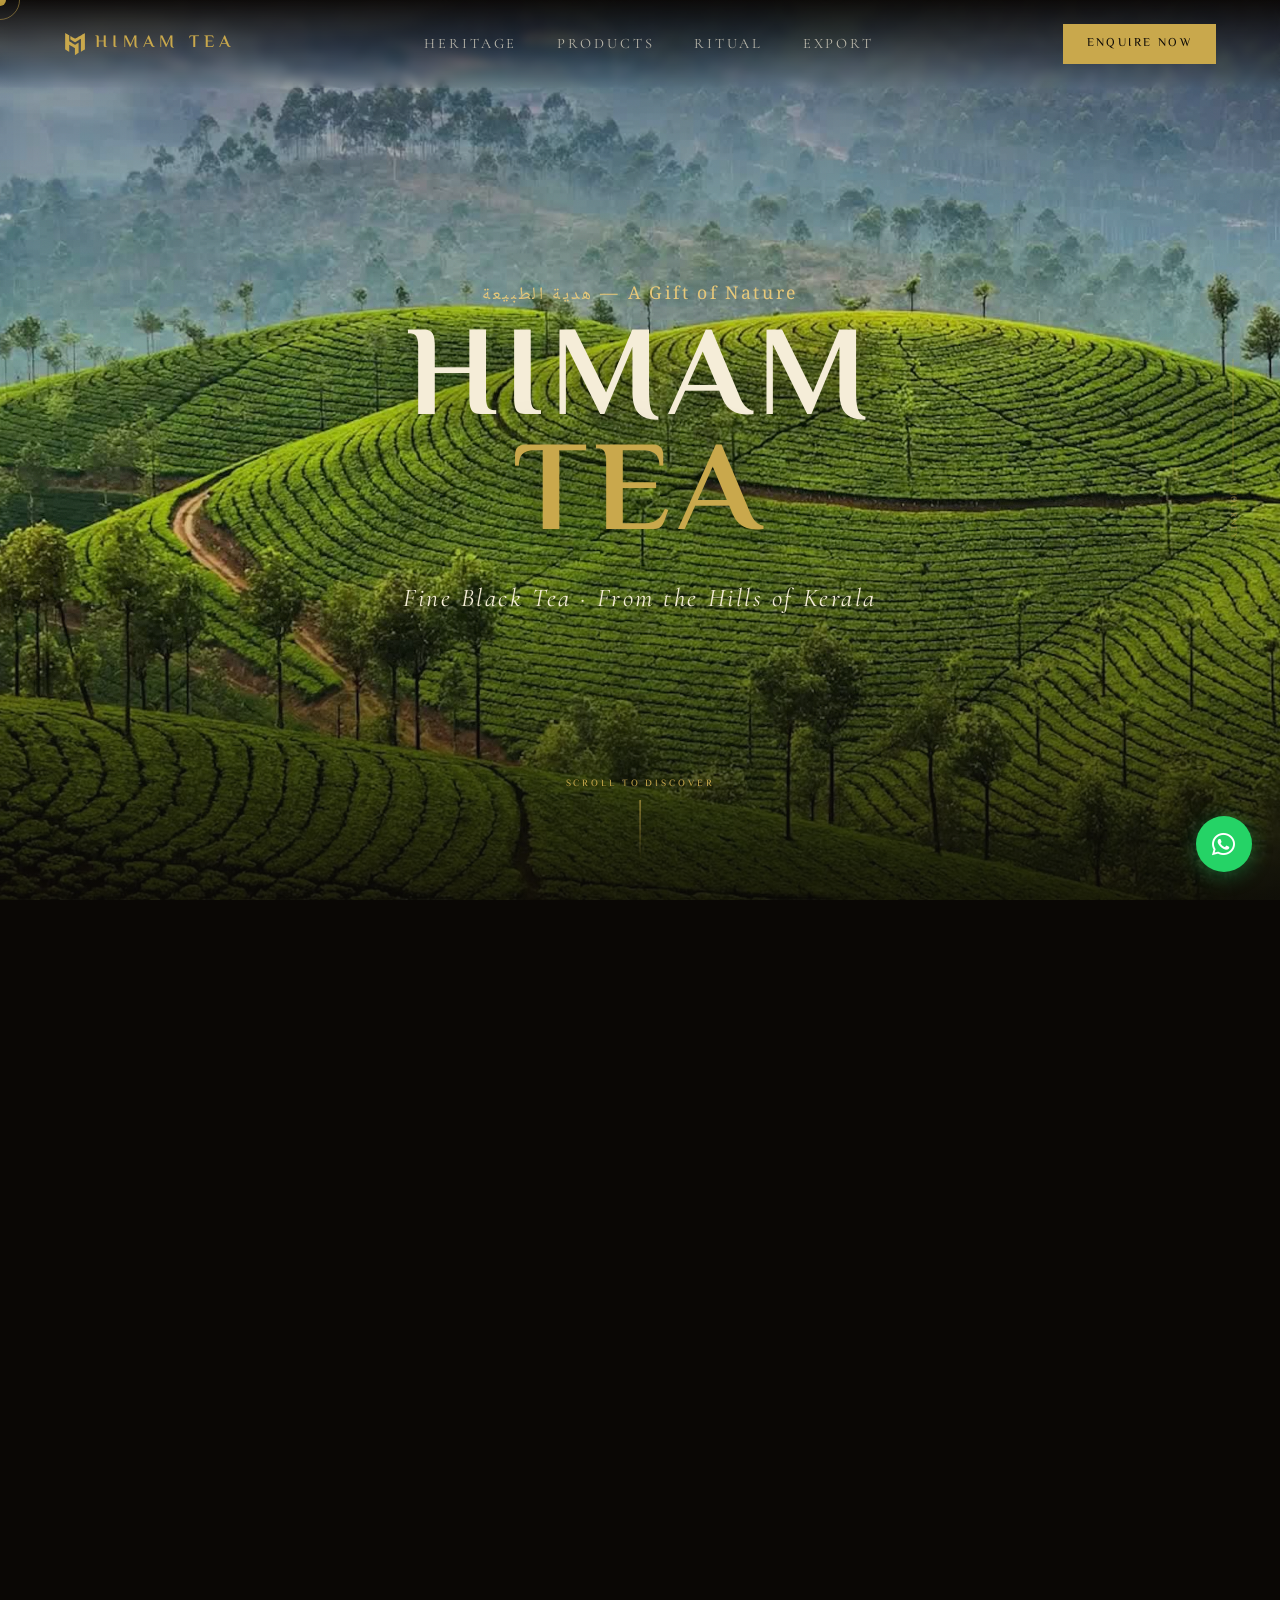
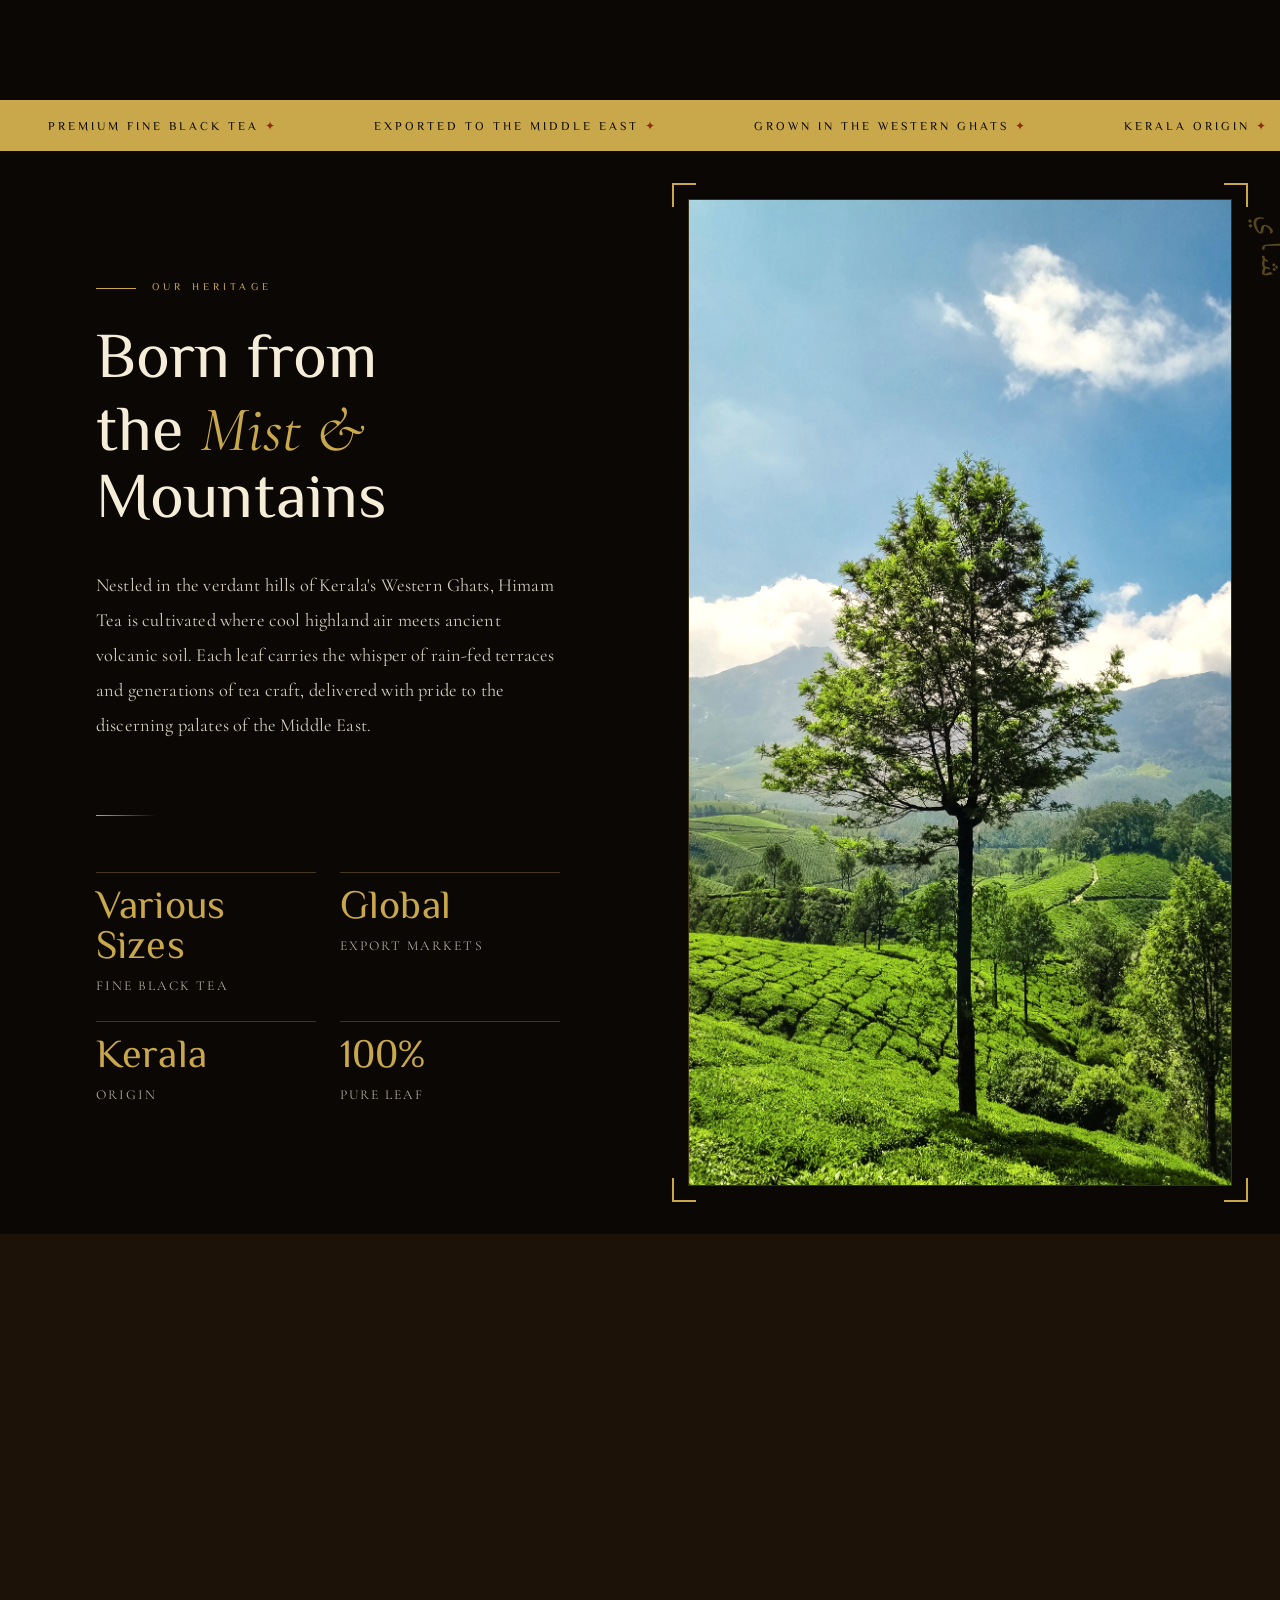
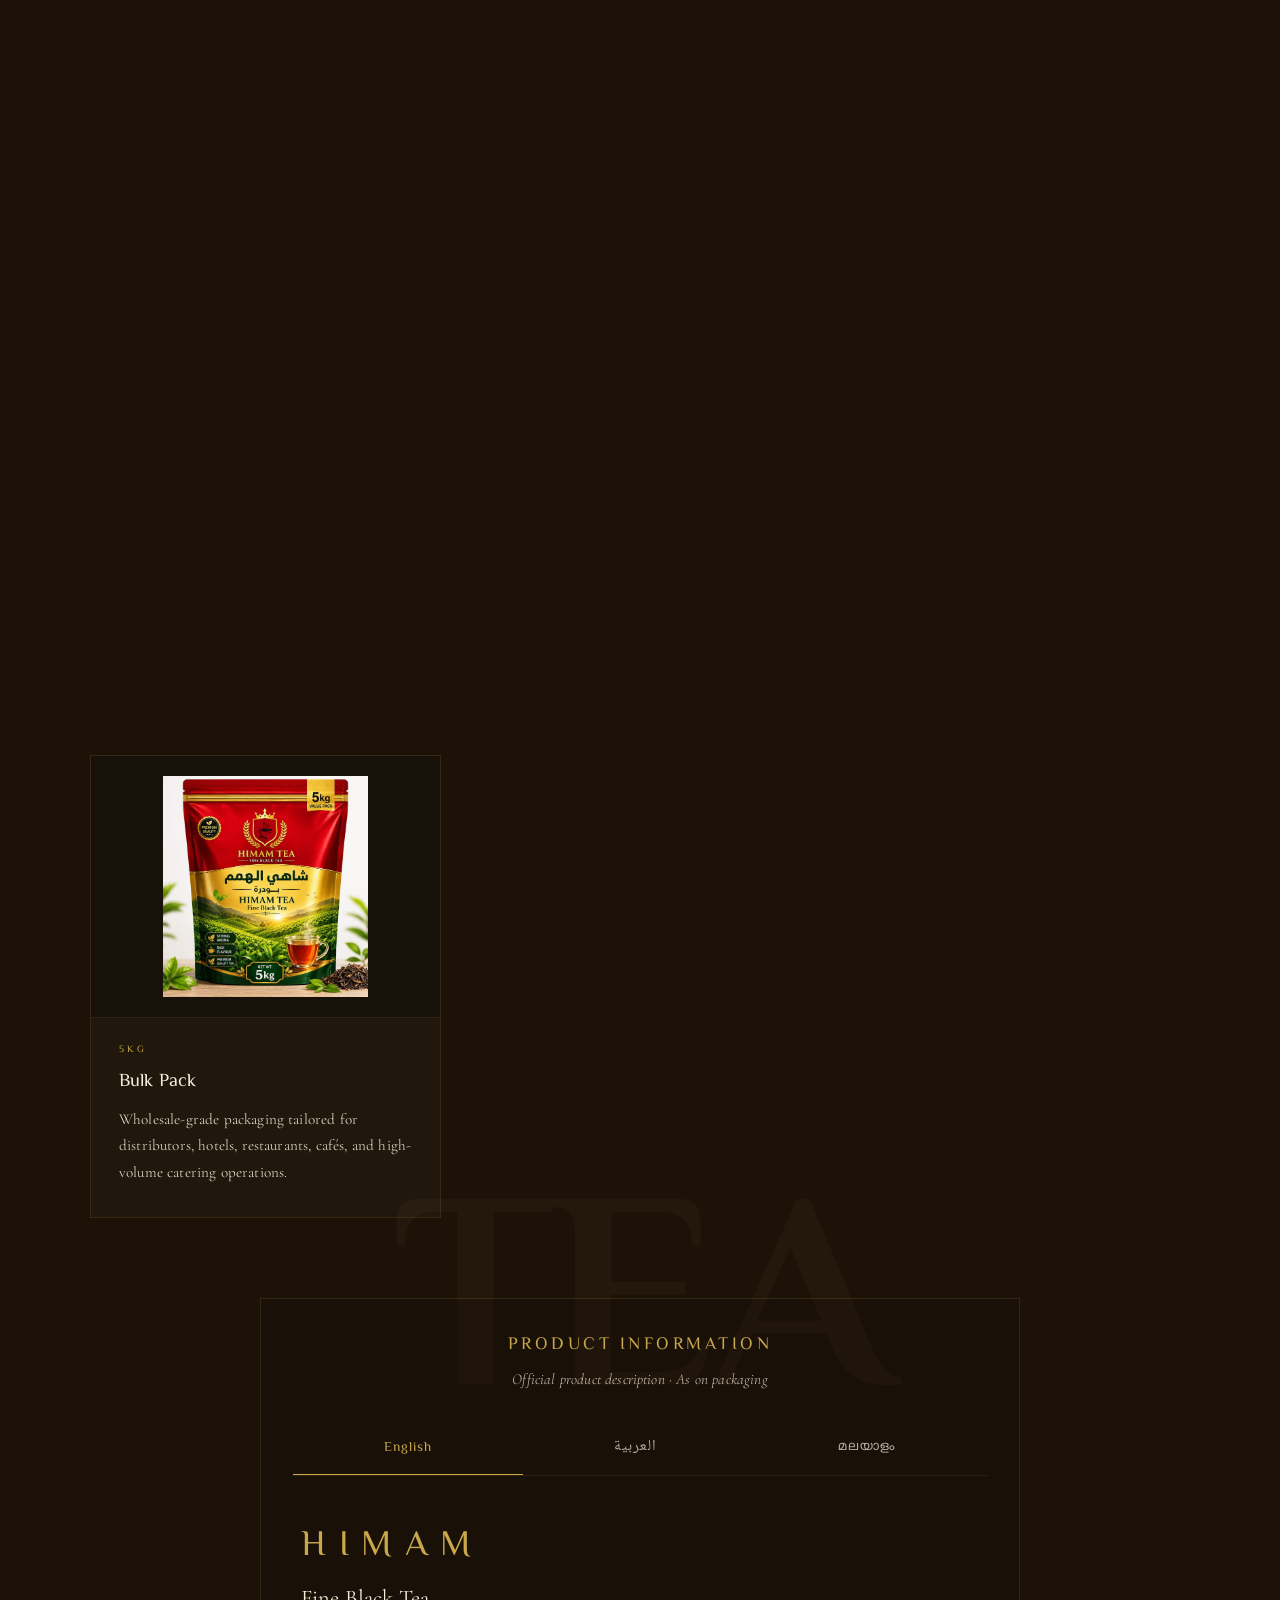
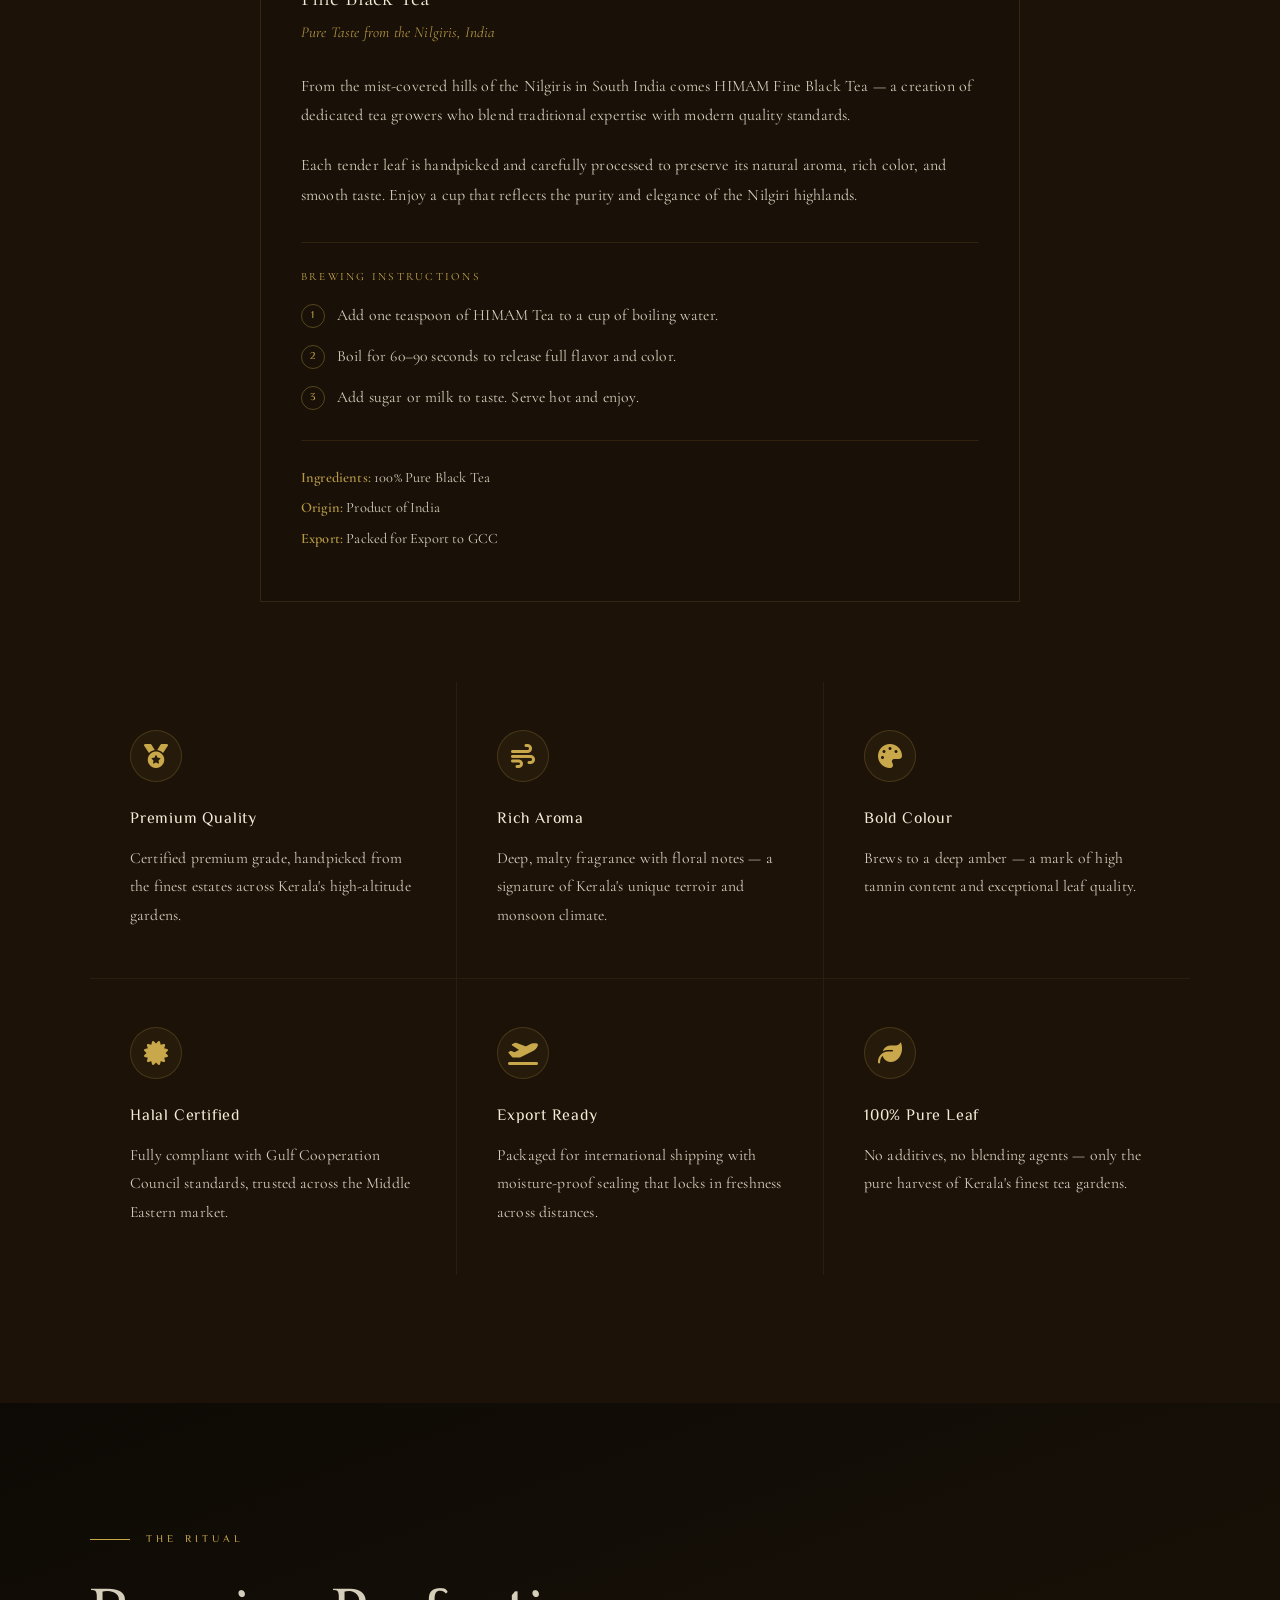
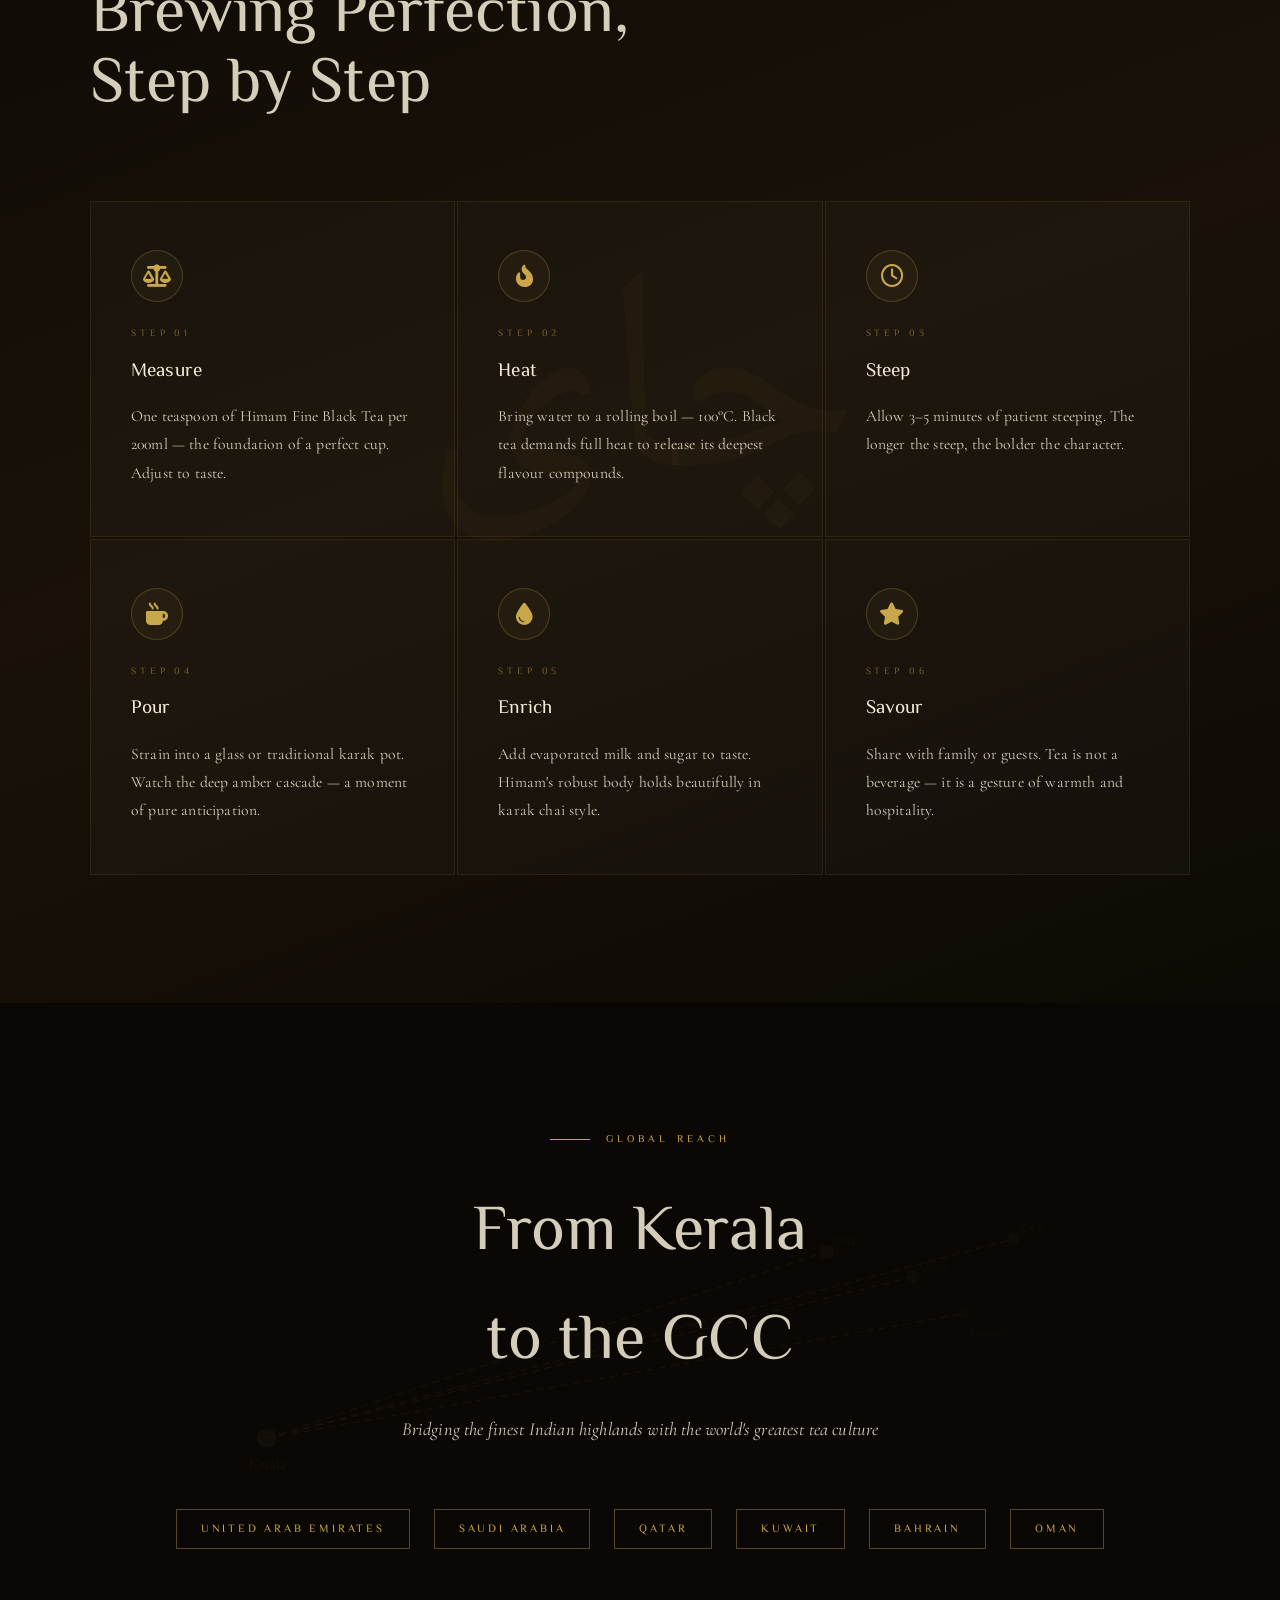
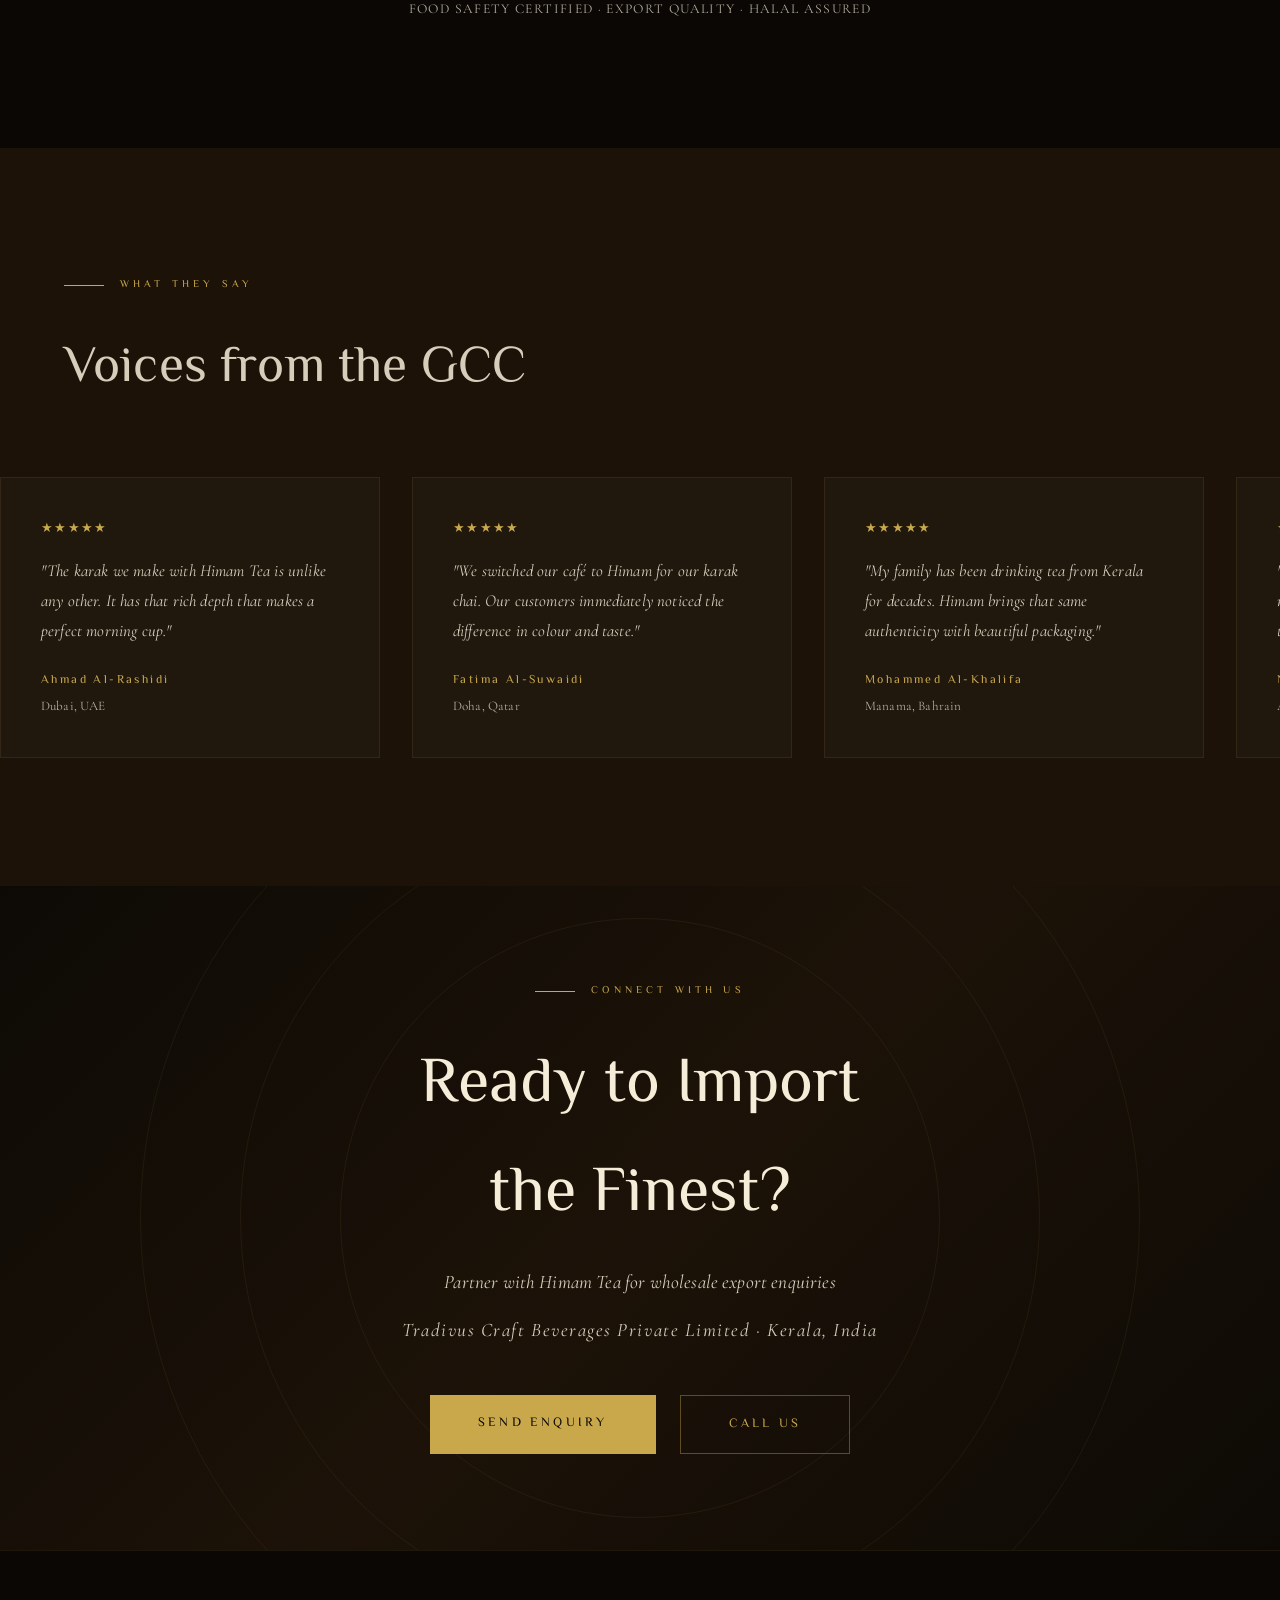
==== commit 124dedb0: "implemented a design system update" ====
--- a/index.html
+++ b/index.html
@@ -11,6 +11,10 @@
     rel="stylesheet">
   <link rel="stylesheet" href="https://cdnjs.cloudflare.com/ajax/libs/font-awesome/6.5.0/css/all.min.css" />
   <link rel="stylesheet" href="styles.css" />
+  <link rel="icon" href="public/logos/logo.svg" type="image/svg+xml" />
+  <link rel="icon" href="public/logos/logo.png" type="image/png" sizes="32x32" />
+  <link rel="apple-touch-icon" href="public/logos/logo.png" />
+  <link rel="manifest" href="manifest.json" />
 </head>
 
 <body>
@@ -363,7 +367,7 @@
       <div class="section-tag" style="justify-content:center;">Global Reach</div>
       <h2 style="font-family:'El Messiri',serif;font-size:clamp(2rem,5vw,4rem);font-weight:400;margin-bottom:1rem;">From
         Kerala<br>to the GCC</h2>
-      <p style="font-style:italic;font-size:1.15rem;color:rgba(245,237,216,0.5);margin-bottom:3rem;">Bridging the finest
+      <p style="font-style:italic;font-size:1.15rem;color:var(--cream-body);margin-bottom:3rem;">Bridging the finest
         Indian highlands with the world's greatest tea culture</p>
       <div class="export-connections">
         <div class="export-tag outline">United Arab Emirates</div>
@@ -373,7 +377,7 @@
         <div class="export-tag outline">Bahrain</div>
         <div class="export-tag outline">Oman</div>
       </div>
-      <p style="margin-top:3rem;font-size:0.85rem;letter-spacing:0.1em;color:rgba(245,237,216,0.3);">
+      <p style="margin-top:3rem;font-size:0.85rem;letter-spacing:0.1em;color:var(--cream-sub);">
         FOOD SAFETY CERTIFIED · EXPORT QUALITY · HALAL ASSURED
       </p>
     </div>
--- a/styles.css
+++ b/styles.css
@@ -5,6 +5,9 @@
   --deep: #0A0705;
   --earth: #1C1208;
   --cream: #F5EDD8;
+  --cream-body: rgba(245, 237, 216, 0.86);
+  --cream-sub: rgba(245, 237, 216, 0.72);
+  --cream-muted: rgba(245, 237, 216, 0.55);
   --rust: #8B2E0F;
   --green-dark: #1A2E1A;
   --mist: rgba(201, 168, 76, 0.08);
@@ -24,10 +27,15 @@
 
 body {
   background: var(--deep);
-  color: var(--cream);
+  color: var(--cream-body);
   font-family: 'Cormorant Garamond', Georgia, serif;
+  font-weight: 400;
+  line-height: 1.7;
+  letter-spacing: 0.01em;
   overflow-x: hidden;
   cursor: none;
+  -webkit-font-smoothing: antialiased;
+  -moz-osx-font-smoothing: grayscale;
 }
 
 /* CUSTOM CURSOR */
@@ -326,7 +334,7 @@
   font-family: 'Cormorant Garamond', serif;
   font-style: italic;
   font-size: clamp(1rem, 2vw, 1.5rem);
-  color: rgba(245, 237, 216, 0.7);
+  color: var(--cream-sub);
   margin-top: 1rem;
   letter-spacing: 0.12em;
   opacity: 0;
@@ -563,9 +571,9 @@
 }
 
 .origin-body {
-  font-size: 1.1rem;
+  font-size: 1.15rem;
   line-height: 1.9;
-  color: rgba(245, 237, 216, 0.75);
+  color: var(--cream-body);
   max-width: 480px;
   margin-bottom: 3rem;
 }
@@ -652,9 +660,9 @@
 }
 
 .stat-label {
-  font-size: 0.8rem;
+  font-size: 0.85rem;
   letter-spacing: 0.15em;
-  color: rgba(245, 237, 216, 0.5);
+  color: var(--cream-sub);
   text-transform: uppercase;
   margin-top: 0.3rem;
 }
@@ -704,7 +712,7 @@
 .product-header p {
   font-style: italic;
   font-size: 1.2rem;
-  color: rgba(245, 237, 216, 0.5);
+  color: var(--cream-sub);
 }
 
 .product-showcase {
@@ -775,9 +783,9 @@
 }
 
 .pf-desc {
-  font-size: 0.95rem;
+  font-size: 0.98rem;
   line-height: 1.8;
-  color: rgba(245, 237, 216, 0.5);
+  color: var(--cream-body);
 }
 
 .product-catalog-header {
@@ -798,9 +806,9 @@
 }
 
 .product-catalog-sub {
-  font-size: 0.95rem;
+  font-size: 0.98rem;
   font-style: italic;
-  color: rgba(245, 237, 216, 0.4);
+  color: var(--cream-sub);
 }
 
 .product-catalog {
@@ -874,9 +882,9 @@
 }
 
 .product-card-desc {
-  font-size: 0.9rem;
-  line-height: 1.7;
-  color: rgba(245, 237, 216, 0.5);
+  font-size: 0.95rem;
+  line-height: 1.75;
+  color: var(--cream-body);
 }
 
 .product-info {
@@ -905,9 +913,9 @@
 }
 
 .product-info-header p {
-  font-size: 0.9rem;
+  font-size: 0.95rem;
   font-style: italic;
-  color: rgba(245, 237, 216, 0.4);
+  color: var(--cream-sub);
 }
 
 .product-info-tabs {
@@ -932,7 +940,7 @@
   font-family: 'El Messiri', serif;
   font-size: 0.85rem;
   letter-spacing: 0.08em;
-  color: rgba(245, 237, 216, 0.45);
+  color: var(--cream-sub);
   background: none;
   border: none;
   border-bottom: 2px solid transparent;
@@ -943,7 +951,7 @@
 }
 
 .product-info-tab:hover {
-  color: rgba(245, 237, 216, 0.75);
+  color: var(--cream);
 }
 
 .product-info-tab.active {
@@ -1034,9 +1042,9 @@
 }
 
 .pi-body {
-  font-size: 0.95rem;
+  font-size: 1rem;
   line-height: 1.85;
-  color: rgba(245, 237, 216, 0.58);
+  color: var(--cream-body);
   margin-bottom: 1.25rem;
 }
 
@@ -1068,9 +1076,9 @@
   position: relative;
   padding-left: 2.25rem;
   margin-bottom: 0.85rem;
-  font-size: 0.95rem;
+  font-size: 0.98rem;
   line-height: 1.75;
-  color: rgba(245, 237, 216, 0.58);
+  color: var(--cream-body);
   counter-increment: pi-step;
 }
 
@@ -1109,9 +1117,9 @@
 }
 
 .pi-meta p {
-  font-size: 0.88rem;
+  font-size: 0.9rem;
   line-height: 1.75;
-  color: rgba(245, 237, 216, 0.5);
+  color: var(--cream-body);
   margin-bottom: 0.35rem;
 }
 
@@ -1205,9 +1213,9 @@
 }
 
 .ritual-desc {
-  font-size: 0.95rem;
+  font-size: 0.98rem;
   line-height: 1.8;
-  color: rgba(245, 237, 216, 0.5);
+  color: var(--cream-body);
 }
 
 .ritual-bg-arabic {
@@ -1316,7 +1324,7 @@
   font-style: italic;
   font-size: 1.05rem;
   line-height: 1.8;
-  color: rgba(245, 237, 216, 0.8);
+  color: var(--cream-body);
   margin-bottom: 1.5rem;
 }
 
@@ -1328,8 +1336,8 @@
 }
 
 .testimonial-location {
-  font-size: 0.8rem;
-  color: rgba(245, 237, 216, 0.3);
+  font-size: 0.82rem;
+  color: var(--cream-sub);
   margin-top: 0.25rem;
 }
 
@@ -1400,15 +1408,15 @@
 .cta-content p {
   font-style: italic;
   font-size: 1.2rem;
-  color: rgba(245, 237, 216, 0.6);
+  color: var(--cream-body);
   margin-bottom: 3rem;
 }
 
 .cta-entity {
   font-style: normal;
-  font-size: 0.8rem;
+  font-size: 0.85rem;
   letter-spacing: 0.08em;
-  color: rgba(245, 237, 216, 0.35);
+  color: var(--cream-sub);
   margin-top: -2rem;
   margin-bottom: 2.5rem;
 }
@@ -1508,19 +1516,19 @@
 }
 
 .footer-brand p {
-  font-size: 0.9rem;
-  color: rgba(245, 237, 216, 0.4);
-  line-height: 1.7;
-  max-width: 300px;
+  font-size: 0.95rem;
+  color: var(--cream-body);
+  line-height: 1.75;
+  max-width: 340px;
   margin-top: 1rem;
 }
 
 .footer-parent {
-  font-size: 0.75rem;
-  color: rgba(245, 237, 216, 0.28);
+  font-size: 0.8rem;
+  color: var(--cream-sub);
   letter-spacing: 0.06em;
   margin-top: 0.75rem;
-  max-width: 300px;
+  max-width: 340px;
   line-height: 1.6;
 }
 
@@ -1533,8 +1541,8 @@
 .footer-bottom-legal .footer-parent {
   margin-top: 0;
   max-width: none;
-  font-size: 0.72rem;
-  color: rgba(245, 237, 216, 0.2);
+  font-size: 0.78rem;
+  color: var(--cream-sub);
 }
 
 .footer-col h4 {
@@ -1556,7 +1564,7 @@
 
 .footer-col ul li a {
   font-size: 0.9rem;
-  color: rgba(245, 237, 216, 0.45);
+  color: var(--cream-body);
   text-decoration: none;
   transition: color 0.2s;
 }
@@ -1574,8 +1582,8 @@
 }
 
 .footer-bottom p {
-  font-size: 0.8rem;
-  color: rgba(245, 237, 216, 0.25);
+  font-size: 0.82rem;
+  color: var(--cream-sub);
   letter-spacing: 0.1em;
 }
 
